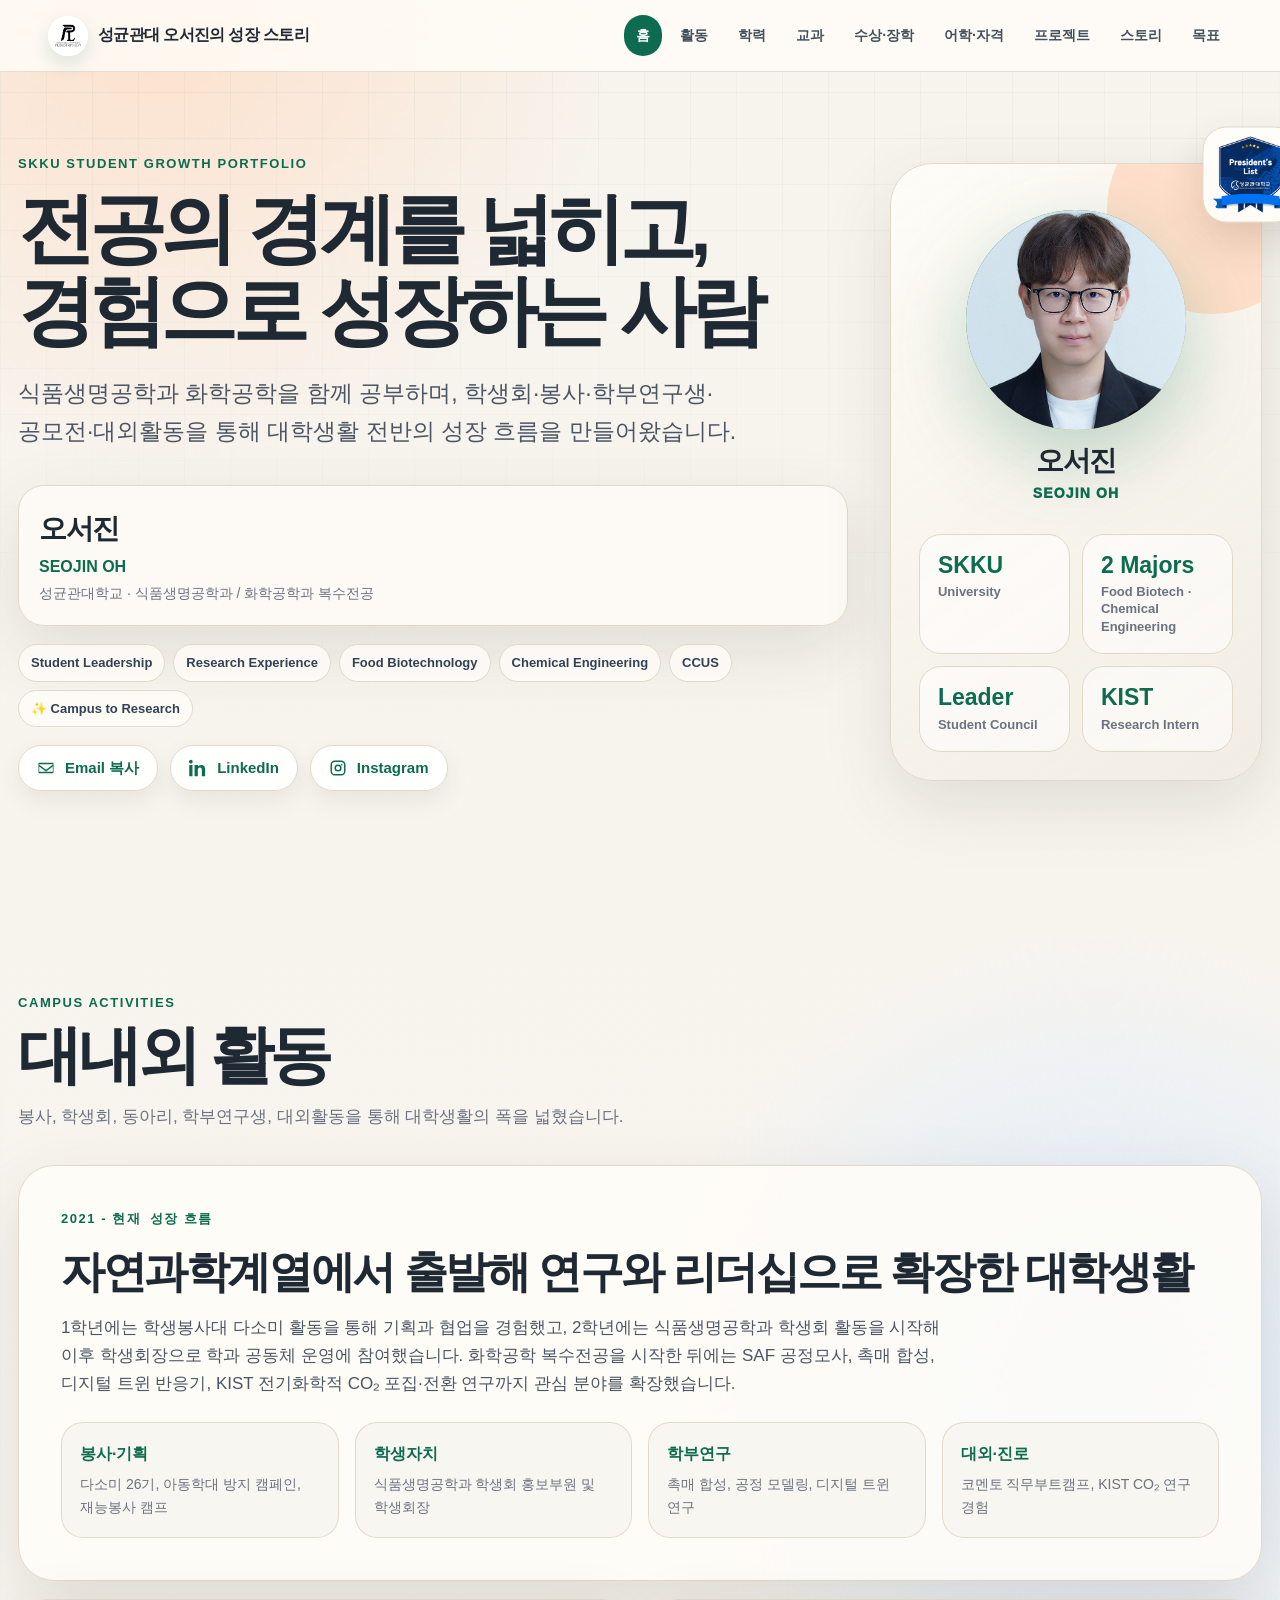
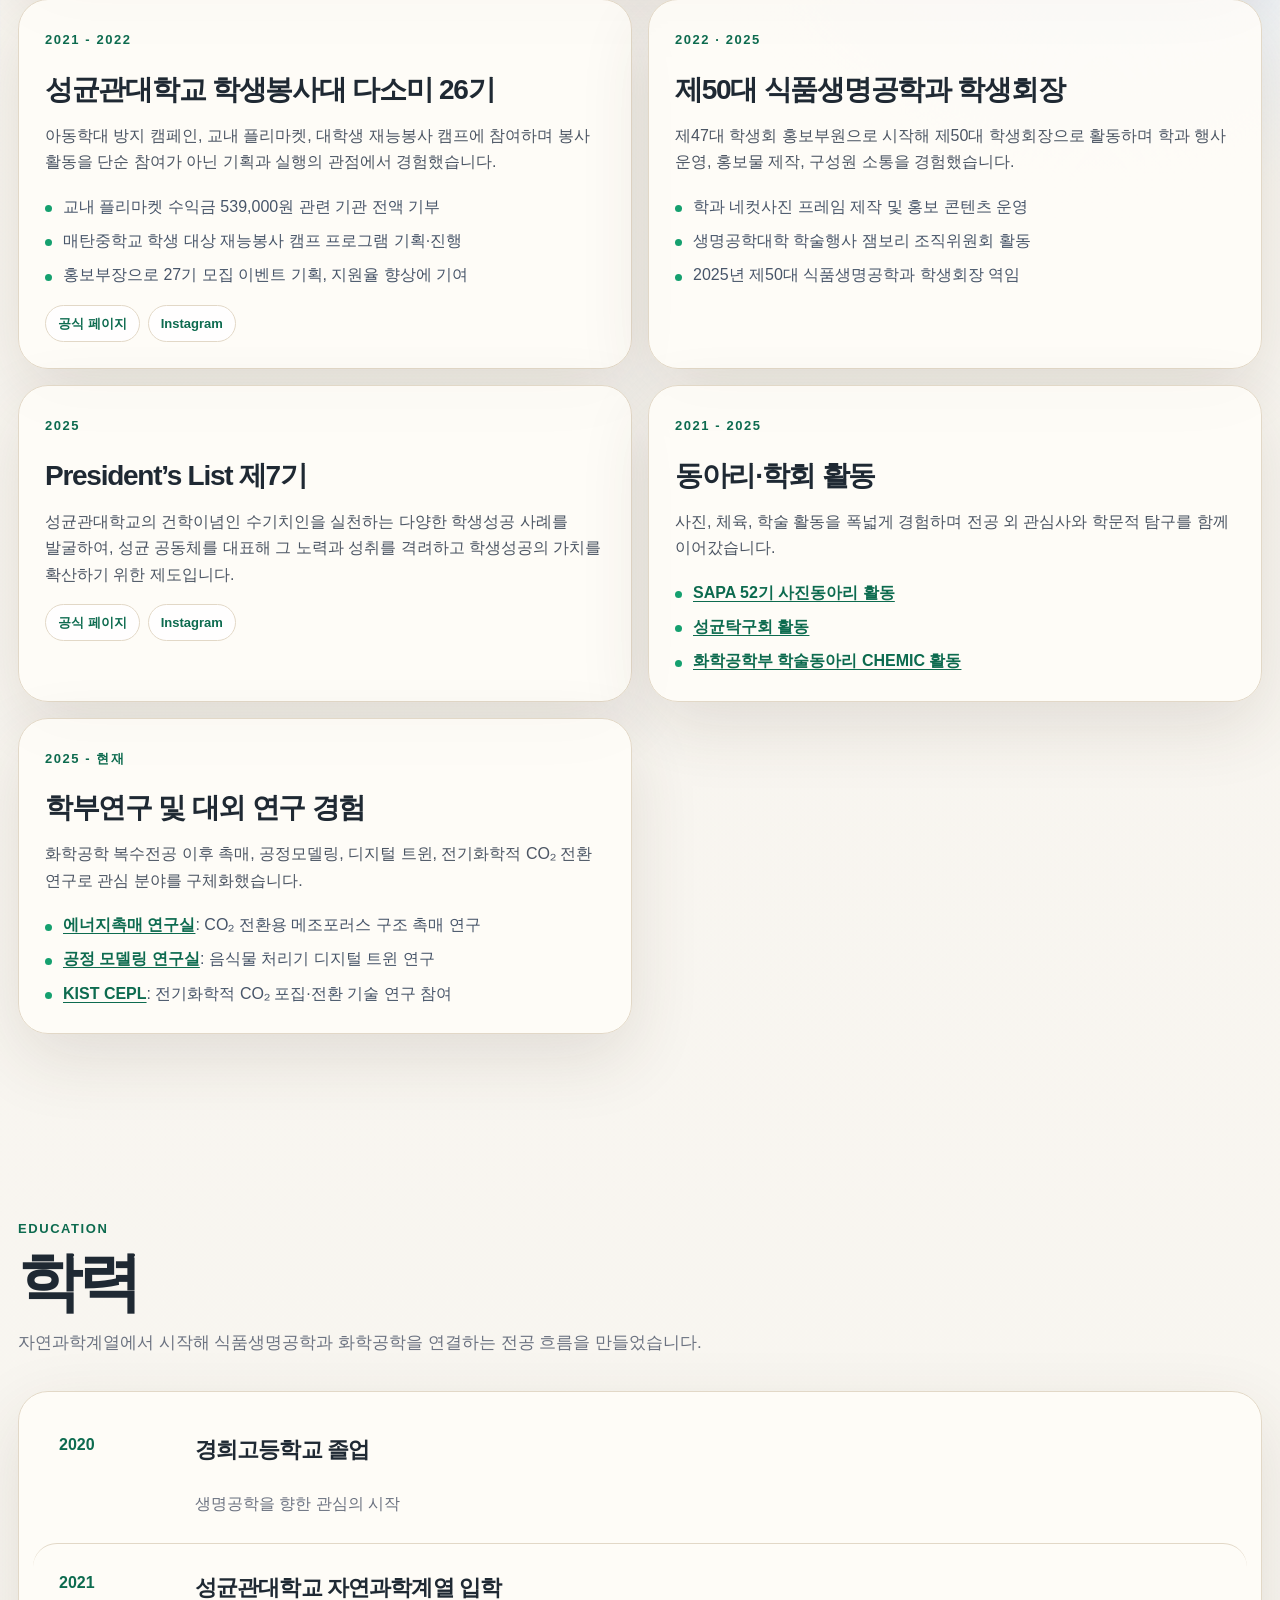
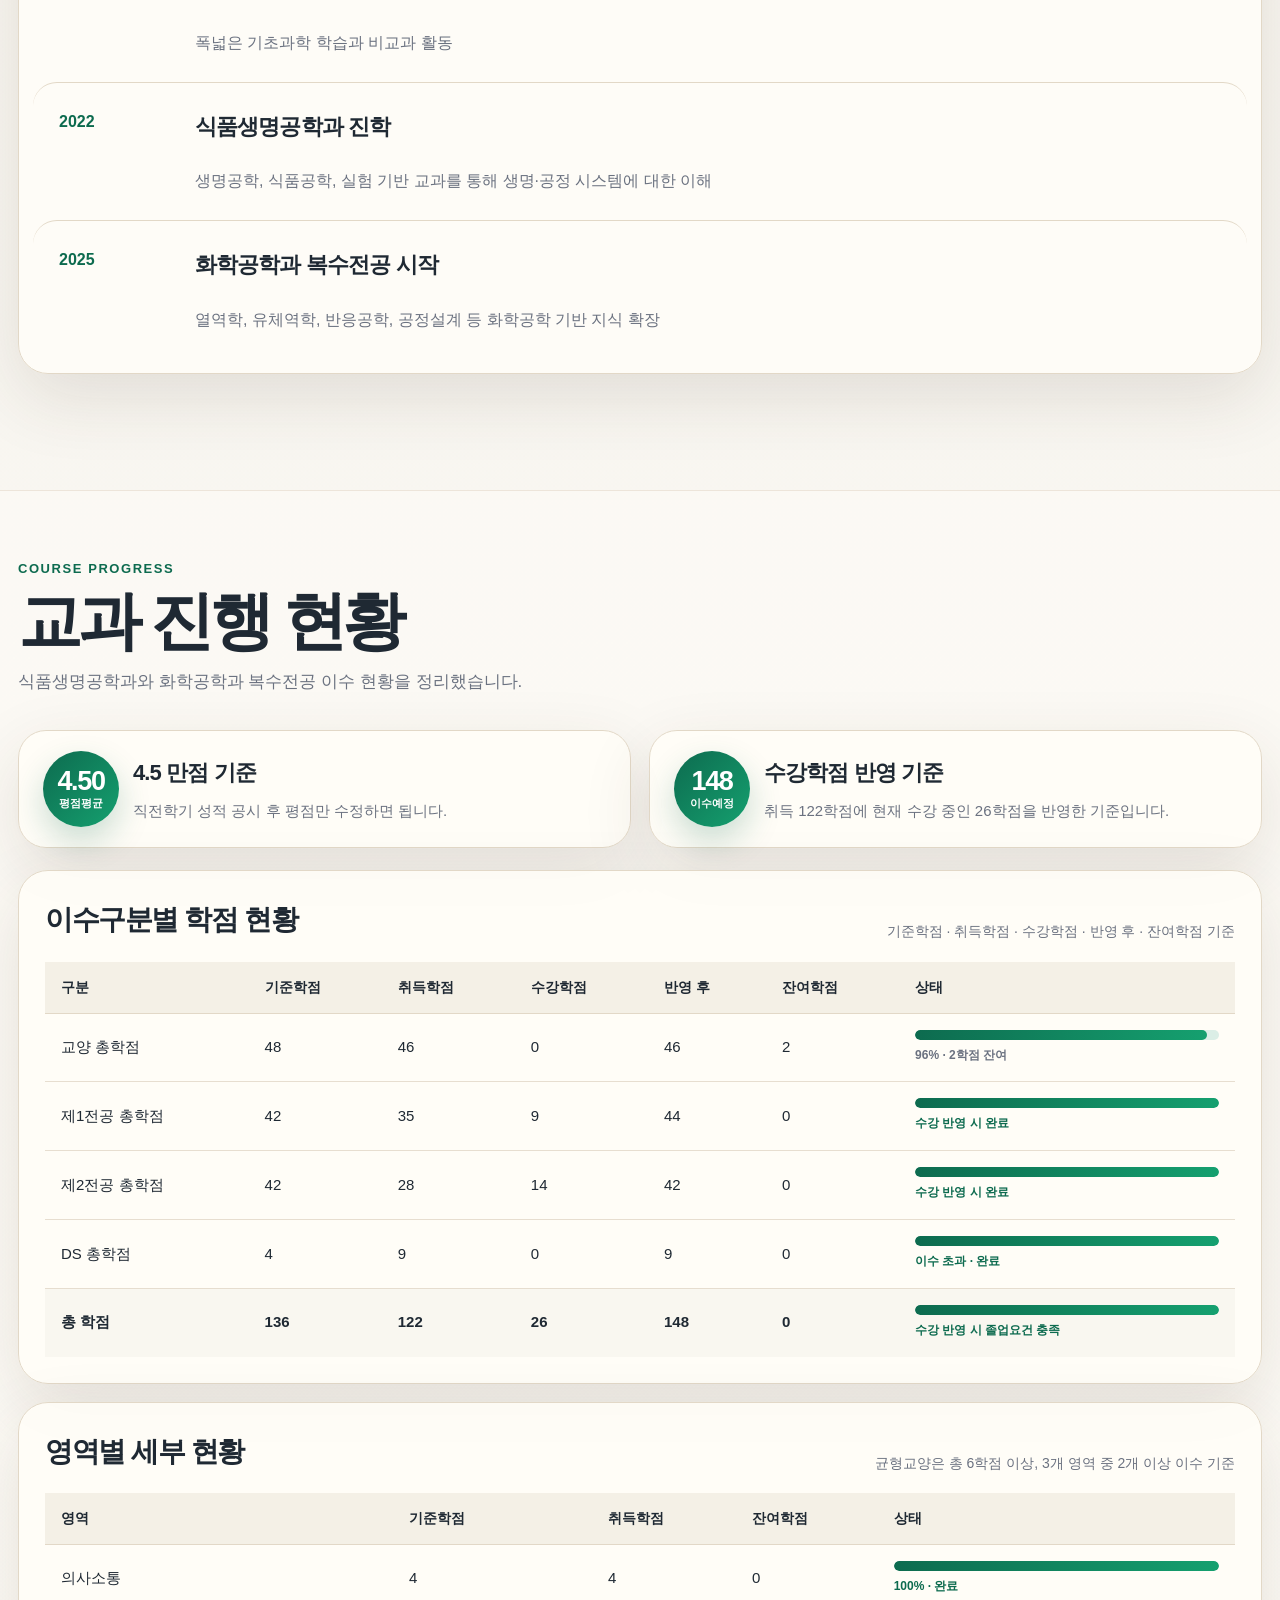
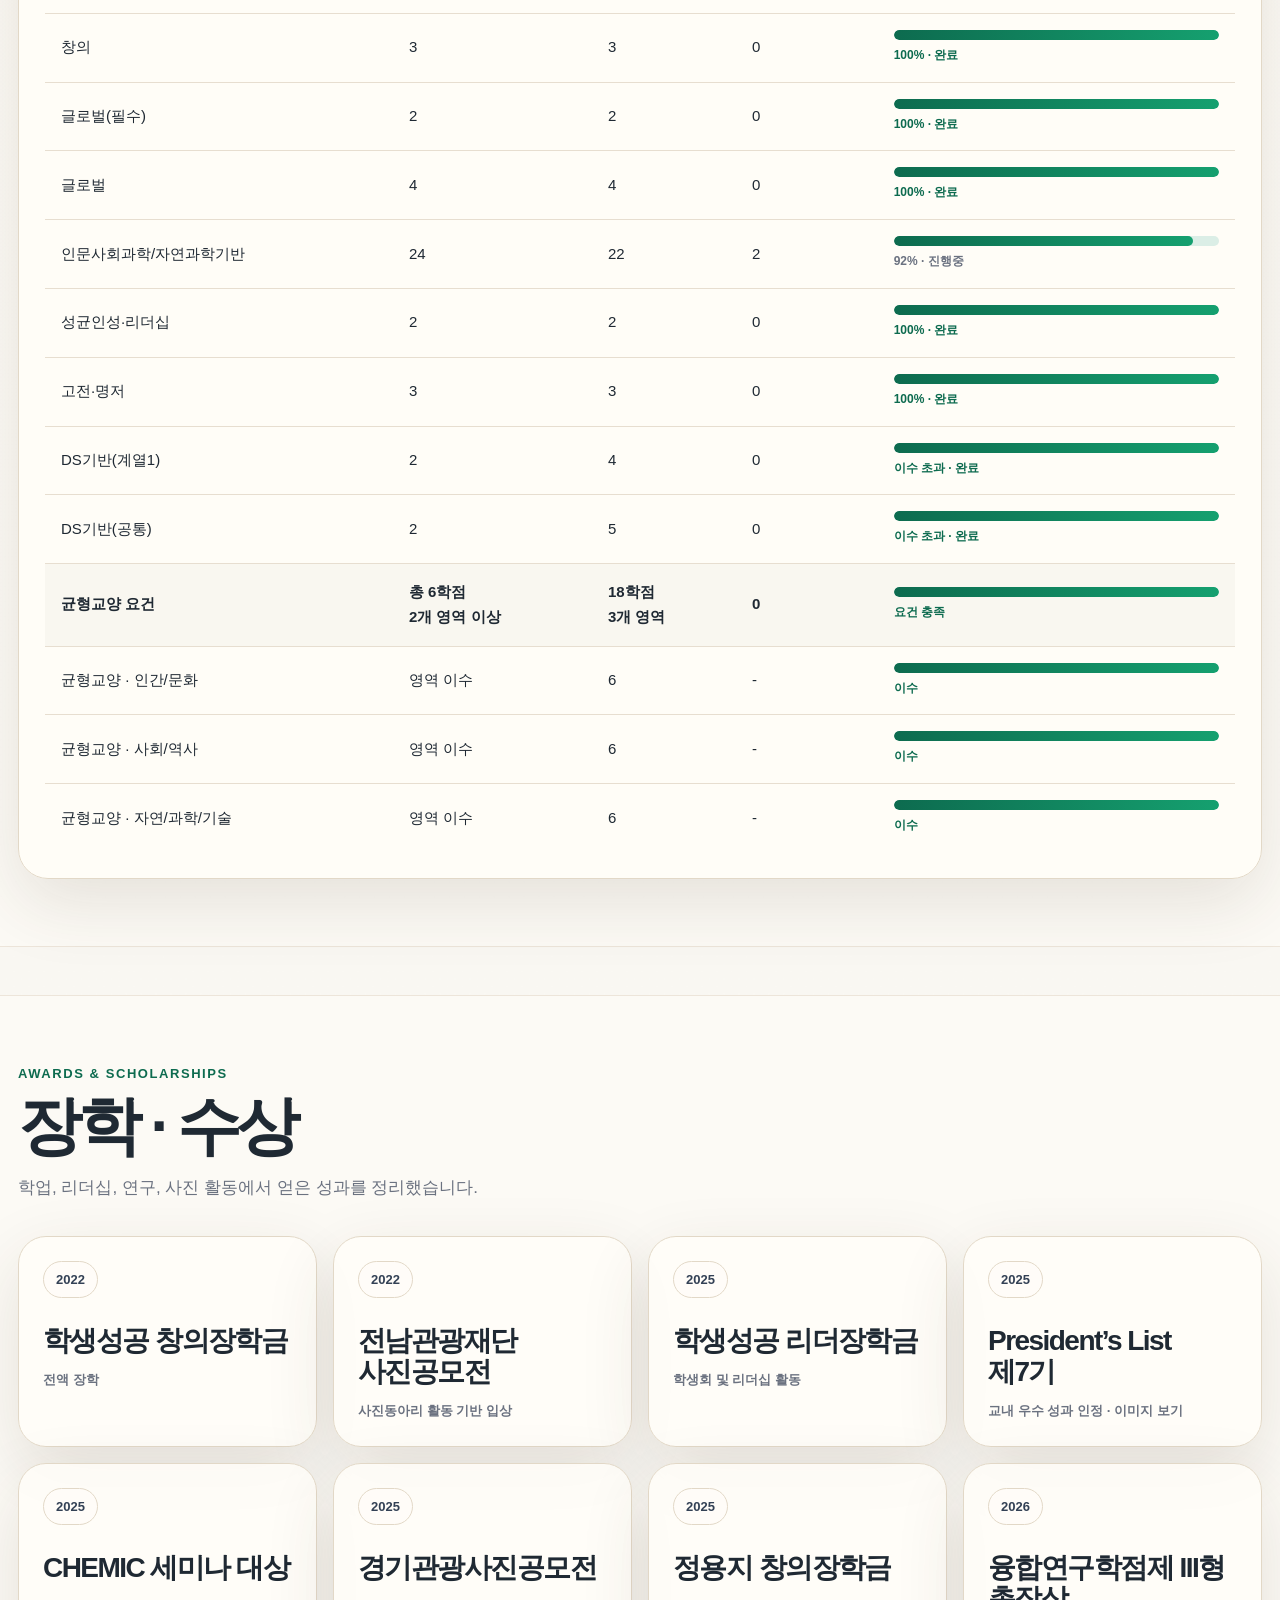
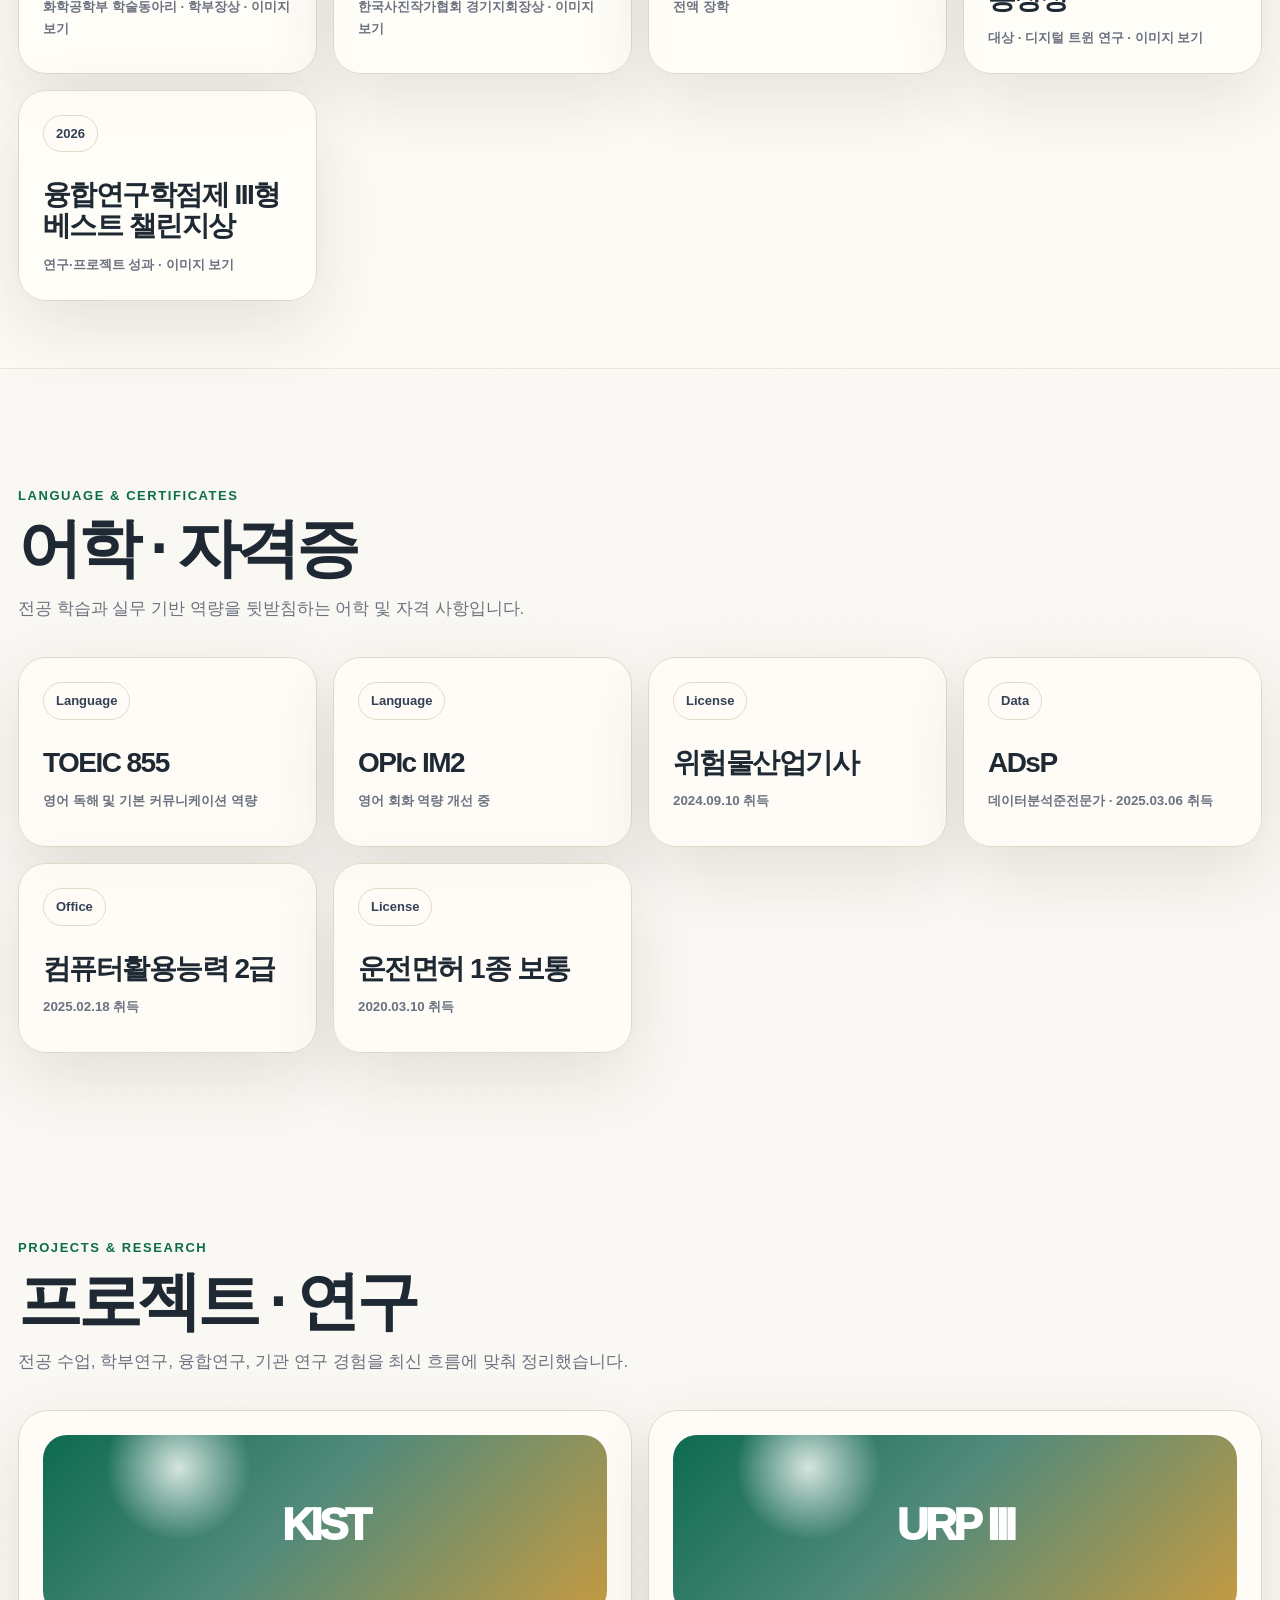
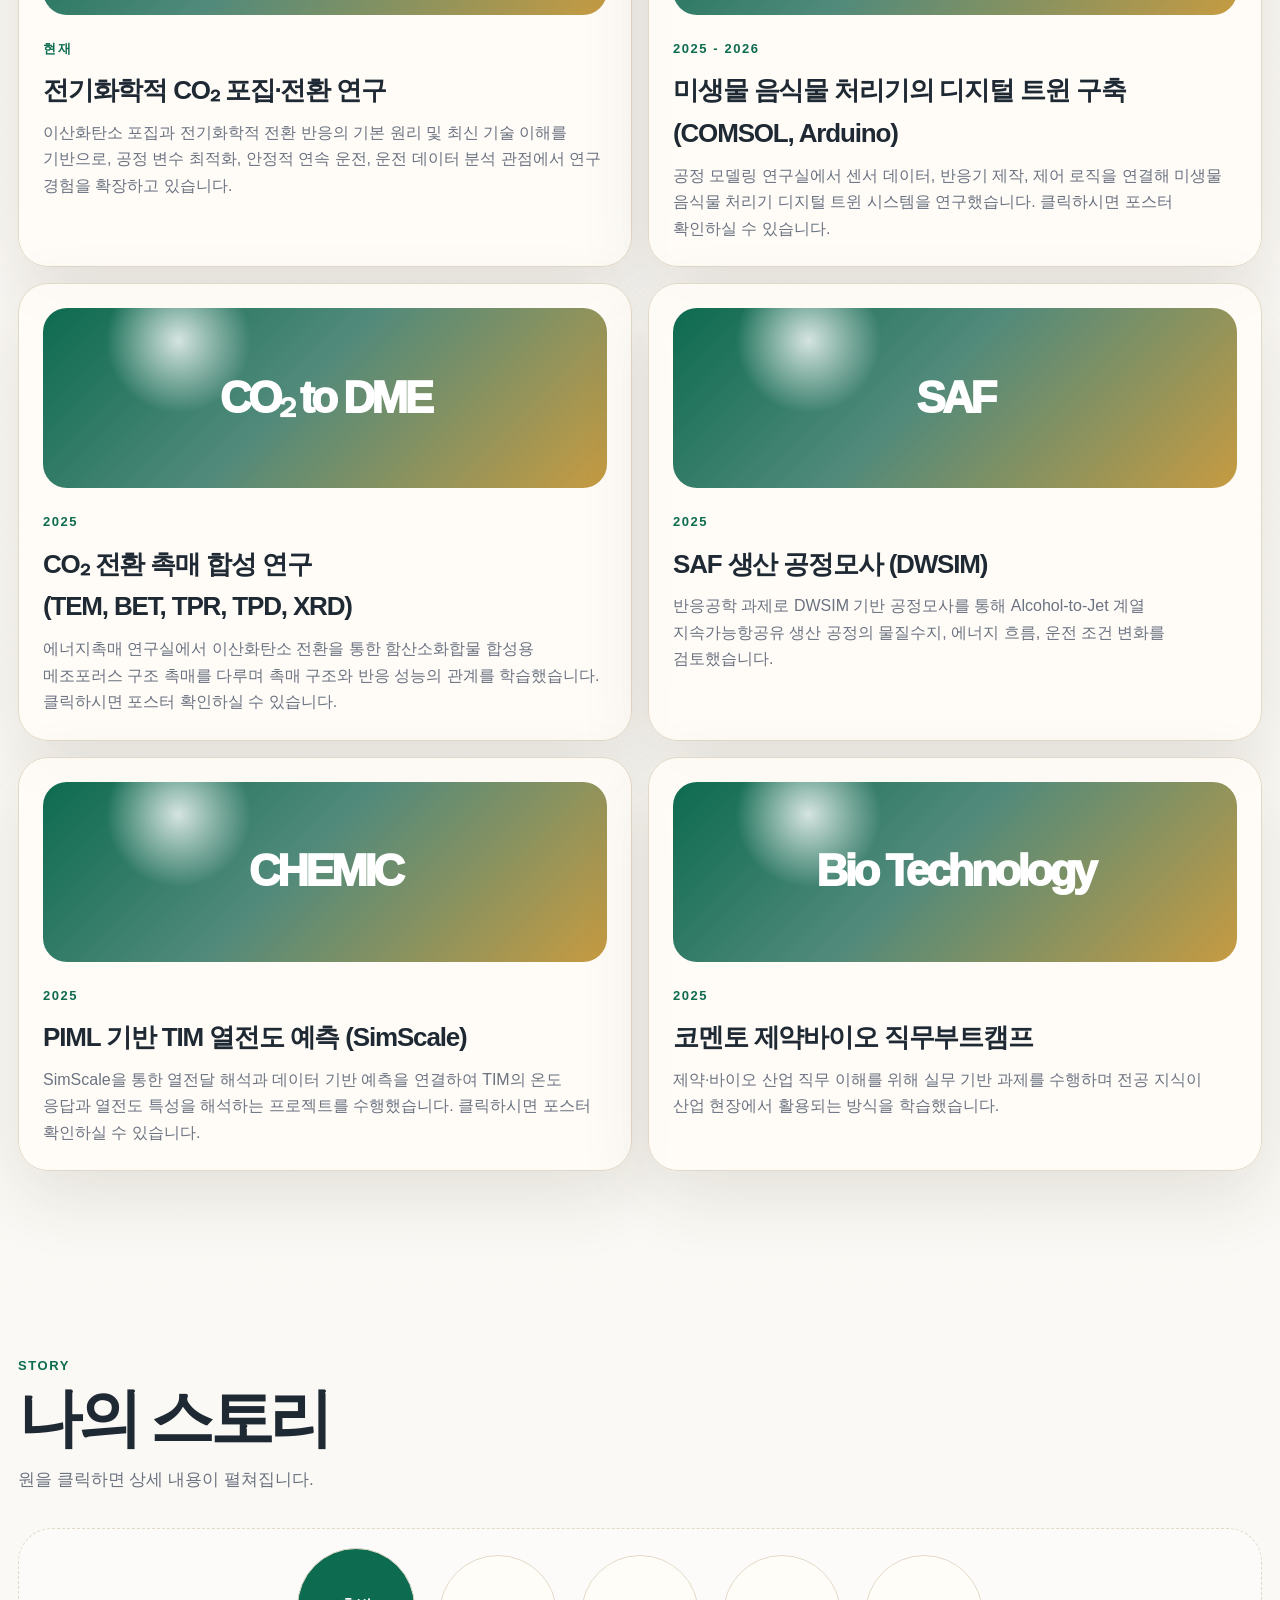
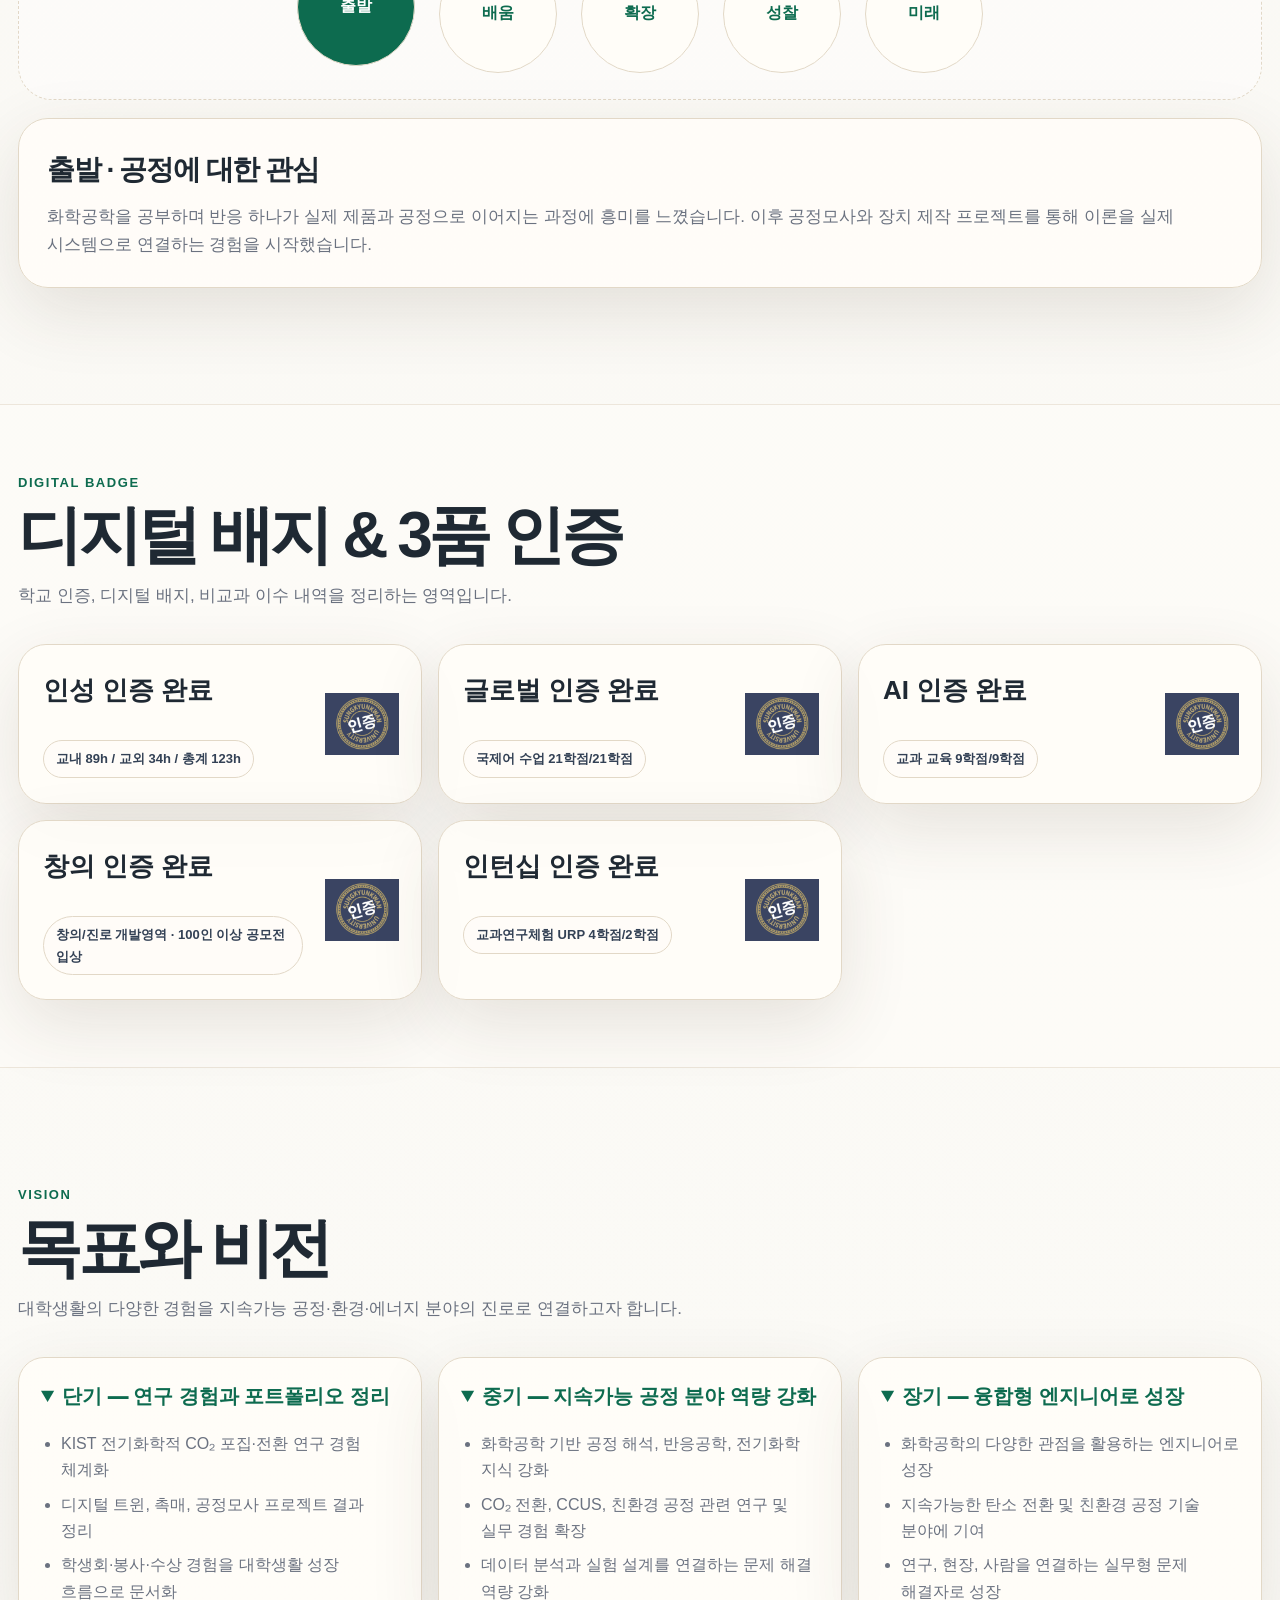
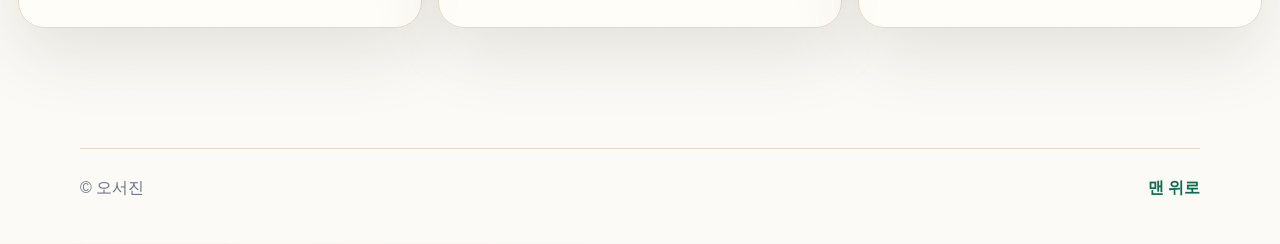
==== index.html @ e26e0c30 "Update index.html" ====
<!doctype html>
<html lang="ko">
<head>
  <meta charset="utf-8" />
  <meta name="viewport" content="width=device-width, initial-scale=1" />
  <title>성균관대학교 오서진 e포트폴리오</title>
  <meta name="description" content="오서진의 SKKU 포트폴리오" />
  <link rel="stylesheet" href="./styles.css" />
</head>
<body>
  <header class="site-header">
    <a class="brand" href="#home" aria-label="홈으로 이동">
  <span class="brand-mark">
    <img src="./logo.png" alt="성균관대학교 로고" />
  </span>
  <span>성균관대 오서진의 성장 스토리</span>
</a>

    <button class="menu-button" type="button" aria-label="메뉴 열기" aria-expanded="false">☰</button>

    <nav class="site-nav" aria-label="주요 메뉴">
  <a href="#home">홈</a>
  <a href="#activities">활동</a>
  <a href="#education">학력</a>
  <a href="#courses">교과</a>
  <a href="#awards">수상·장학</a>
  <a href="#certificates">어학·자격</a>
  <a href="#projects">프로젝트</a>
  <a href="#story">스토리</a>
  <a href="#goals">목표</a>
</nav>
  </header>

  <main>
   <section id="home" class="hero section">
  <div class="hero-copy reveal">
    <p class="eyebrow">SKKU Student Growth Portfolio</p>

    <h1>전공의 경계를 넓히고,<br />경험으로 성장하는 사람</h1>

    <p class="hero-text">
      식품생명공학과 화학공학을 함께 공부하며,
      학생회·봉사·학부연구생·공모전·대외활동을 통해
      대학생활 전반의 성장 흐름을 만들어왔습니다.
    </p>

    <div class="person">
      <strong>오서진</strong>
      <span>SEOJIN OH</span>
      <small>성균관대학교 · 식품생명공학과 / 화학공학과 복수전공</small>
    </div>

    <div class="tag-row">
      <span>Student Leadership</span>
      <span>Research Experience</span>
      <span>Food Biotechnology</span>
      <span>Chemical Engineering</span>
      <span>CCUS</span>
      <span>✨ Campus to Research</span>
    </div>

    <div class="contact-line">
      <button class="contact-pill" type="button" id="copy-email" data-email="seojinseojun@naver.com" aria-label="이메일 주소 복사">
        <svg viewBox="0 0 24 24" aria-hidden="true">
          <path d="M3 5h18a1 1 0 0 1 1 1v12a1 1 0 0 1-1 1H3a1 1 0 0 1-1-1V6a1 1 0 0 1 1-1zm0 2v.511l9 6.75 9-6.75V7H3zm18 2.989-8.403 6.302a1 1 0 0 1-1.194 0L3 9.989V17h18V9.989z"/>
        </svg>
        <span>Email 복사</span>
      </button>

      <a class="contact-pill" href="https://www.linkedin.com/in/oh-seojin" target="_blank" rel="noreferrer" aria-label="LinkedIn 열기">
        <svg viewBox="0 0 24 24" aria-hidden="true">
          <path d="M4.98 3.5C4.98 4.88 3.86 6 2.5 6S.02 4.88.02 3.5 1.14 1 2.5 1s2.48 1.12 2.48 2.5zM.35 8.02h4.3V23H.35V8.02zM8.02 8.02h4.12v2.05h.06c.57-1.08 1.98-2.22 4.08-2.22 4.36 0 5.17 2.87 5.17 6.6V23h-4.3v-7.58c0-1.8-.03-4.13-2.52-4.13-2.52 0-2.9 1.97-2.9 4V23h-4.3V8.02z"/>
        </svg>
        <span>LinkedIn</span>
      </a>

      <a class="contact-pill" href="https://www.instagram.com/_hlzrv_/" target="_blank" rel="noreferrer" aria-label="Instagram 열기">
  <svg viewBox="0 0 24 24" aria-hidden="true">
    <path d="M7.75 2h8.5A5.76 5.76 0 0 1 22 7.75v8.5A5.76 5.76 0 0 1 16.25 22h-8.5A5.76 5.76 0 0 1 2 16.25v-8.5A5.76 5.76 0 0 1 7.75 2zm0 2A3.75 3.75 0 0 0 4 7.75v8.5A3.75 3.75 0 0 0 7.75 20h8.5A3.75 3.75 0 0 0 20 16.25v-8.5A3.75 3.75 0 0 0 16.25 4h-8.5z"/>
    <path d="M12 7.25A4.75 4.75 0 1 1 12 16.75A4.75 4.75 0 0 1 12 7.25zm0 2A2.75 2.75 0 1 0 12 14.75A2.75 2.75 0 0 0 12 9.25z"/>
    <path d="M17.1 6.65a1.1 1.1 0 1 1 0 2.2a1.1 1.1 0 0 1 0-2.2z"/>
  </svg>
  <span>Instagram</span>
</a>
    </div>
  </div>

  <div class="profile-shell reveal">
  <aside class="profile-card" aria-label="프로필 카드">
    <div class="profile-orb">
  <img src="./profile.jpg" alt="오서진 프로필 사진" />
</div>

<div class="profile-caption">
  <strong>오서진</strong>
  <span>SEOJIN OH</span>
</div>

<div class="stat-grid">
      <article>
        <strong>SKKU</strong>
        <span>University</span>
      </article>

      <article>
        <strong>2 Majors</strong>
        <span>Food Biotech ·<br />Chemical Engineering</span>
      </article>

      <article>
        <strong>Leader</strong>
        <span>Student Council</span>
      </article>

      <article>
        <strong>KIST</strong>
        <span>Research Intern</span>
      </article>
    </div>
  </aside>

  <a
    class="open-badge"
    href="https://www.openbadge-global.com/api/v1.0/openBadge/v2/Wallet/Public/GetAssertionShare/MXVmRW83OEhRY2haSlRIZ3ZoMkkrQT09"
    target="_blank"
    rel="noreferrer"
    aria-label="Lecos 오픈배지 보기"
  >
    <img src="./badge.png" alt="Lecos 오픈배지" />
  </a>
</div>
</section>


<section id="activities" class="section">
  <div class="section-heading reveal">
    <p>Campus Activities</p>
    <h2>대내외 활동</h2>
    <span>봉사, 학생회, 동아리, 학부연구생, 대외활동을 통해 대학생활의 폭을 넓혔습니다.</span>
  </div>

  <div class="featured-card reveal">
    <div class="card-meta">
      <span>2021 - 현재</span>
      <span>성장 흐름</span>
    </div>
    <h3>자연과학계열에서 출발해 연구와 리더십으로 확장한 대학생활</h3>
    <p>
      1학년에는 학생봉사대 다소미 활동을 통해 기획과 협업을 경험했고,
      2학년에는 식품생명공학과 학생회 활동을 시작해 이후 학생회장으로 학과 공동체 운영에 참여했습니다.
      화학공학 복수전공을 시작한 뒤에는 SAF 공정모사, 촉매 합성, 디지털 트윈 반응기,
      KIST 전기화학적 CO₂ 포집·전환 연구까지 관심 분야를 확장했습니다.
    </p>

    <div class="mini-grid">
      <div>
        <b>봉사·기획</b>
        <span>다소미 26기, 아동학대 방지 캠페인, 재능봉사 캠프</span>
      </div>
      <div>
        <b>학생자치</b>
        <span>식품생명공학과 학생회 홍보부원 및 학생회장</span>
      </div>
      <div>
        <b>학부연구</b>
        <span>촉매 합성, 공정 모델링, 디지털 트윈 연구</span>
      </div>
      <div>
        <b>대외·진로</b>
        <span>코멘토 직무부트캠프, KIST CO₂ 연구 경험</span>
      </div>
    </div>
  </div>

  <div class="project-list">
    <article class="project reveal">
  <time>2021 - 2022</time>
  <h3>성균관대학교 학생봉사대 다소미 26기</h3>
  <p>
    아동학대 방지 캠페인, 교내 플리마켓, 대학생 재능봉사 캠프에 참여하며
    봉사 활동을 단순 참여가 아닌 기획과 실행의 관점에서 경험했습니다.
  </p>
  <ul>
    <li>교내 플리마켓 수익금 539,000원 관련 기관 전액 기부</li>
    <li>매탄중학교 학생 대상 재능봉사 캠프 프로그램 기획·진행</li>
    <li>홍보부장으로 27기 모집 이벤트 기획, 지원율 향상에 기여</li>
  </ul>

  <div class="quick-links">
    <a href="https://www.skku.edu/skku/campus/activities/ds.do" target="_blank" rel="noreferrer">
      공식 페이지
    </a>
    <a href="https://www.instagram.com/skku_dasomi/" target="_blank" rel="noreferrer">
      Instagram
    </a>
  </div>
</article>

    <a class="project reveal card-link" href="https://skb.skku.edu/foodlife/index.do" target="_blank" rel="noreferrer">
      <time>2022 · 2025</time>
      <h3>제50대 식품생명공학과 학생회장</h3>
      <p>
        제47대 학생회 홍보부원으로 시작해 제50대 학생회장으로 활동하며
        학과 행사 운영, 홍보물 제작, 구성원 소통을 경험했습니다.
      </p>
      <ul>
        <li>학과 네컷사진 프레임 제작 및 홍보 콘텐츠 운영</li>
        <li>생명공학대학 학술행사 잼보리 조직위원회 활동</li>
        <li>2025년 제50대 식품생명공학과 학생회장 역임</li>
      </ul>
    </a>

    <article class="project reveal">
  <time>2025</time>
  <h3>President’s List 제7기</h3>
  <p>
    성균관대학교의 건학이념인 수기치인을 실천하는 다양한 학생성공 사례를 발굴하여,
    성균 공동체를 대표해 그 노력과 성취를 격려하고 학생성공의 가치를 확산하기 위한 제도입니다.
  </p>

  <div class="quick-links">
    <a href="https://presidentlist.skku.edu/presidentlist/2025_list.do?mode=list&&articleLimit=10&article.offset=20" target="_blank" rel="noreferrer">
      공식 페이지
    </a>
    <a href="https://www.instagram.com/skku_pl/" target="_blank" rel="noreferrer">
      Instagram
    </a>
  </div>
</article>
    
    <article class="project reveal">
      <time>2021 - 2025</time>
      <h3>동아리·학회 활동</h3>
      <p>
        사진, 체육, 학술 활동을 폭넓게 경험하며 전공 외 관심사와 학문적 탐구를 함께 이어갔습니다.
      </p>
      <ul>
        <li><a class="inline-link" href="./club-sapa.html">SAPA 52기 사진동아리 활동</a></li>
        <li><a class="inline-link" href="./club-tabletennis.html">성균탁구회 활동</a></li>
        <li><a class="inline-link" href="./club-chemic.html">화학공학부 학술동아리 CHEMIC 활동</a></li>
      </ul>
    </article>

    <article class="project reveal">
      <time>2025 - 현재</time>
      <h3>학부연구 및 대외 연구 경험</h3>
      <p>
        화학공학 복수전공 이후 촉매, 공정모델링, 디지털 트윈, 전기화학적 CO₂ 전환 연구로
        관심 분야를 구체화했습니다.
      </p>
      <ul>
        <li><a class="inline-link" href="https://ceel.skku.edu/" target="_blank" rel="noreferrer">에너지촉매 연구실</a>: CO₂ 전환용 메조포러스 구조 촉매 연구</li>
        <li><a class="inline-link" href="https://sites.google.com/view/skku-pdse" target="_blank" rel="noreferrer">공정 모델링 연구실</a>: 음식물 처리기 디지털 트윈 연구</li>
        <li><a class="inline-link" href="https://www.kist-cepl.com/" target="_blank" rel="noreferrer">KIST CEPL</a>: 전기화학적 CO₂ 포집·전환 기술 연구 참여</li>
      </ul>
    </article>
  </div>
</section>


<section id="education" class="section">
  <div class="section-heading reveal">
    <p>Education</p>
    <h2>학력</h2>
    <span>자연과학계열에서 시작해 식품생명공학과 화학공학을 연결하는 전공 흐름을 만들었습니다.</span>
  </div>

  <ol class="timeline reveal">
    <li>
      <time>2020</time>
      <strong>경희고등학교 졸업</strong>
      <p>생명공학을 향한 관심의 시작</p>
    </li>
    <li>
      <time>2021</time>
      <strong>성균관대학교 자연과학계열 입학</strong>
      <p>폭넓은 기초과학 학습과 비교과 활동</p>
    </li>
    <li>
      <time>2022</time>
      <strong>식품생명공학과 진학</strong>
      <p>생명공학, 식품공학, 실험 기반 교과를 통해 생명·공정 시스템에 대한 이해</p>
    </li>
    <li>
      <time>2025</time>
      <strong>화학공학과 복수전공 시작</strong>
      <p>열역학, 유체역학, 반응공학, 공정설계 등 화학공학 기반 지식 확장</p>
    </li>
  </ol>
</section>

    <section id="courses" class="section soft">
  <div class="section-heading reveal">
    <p>Course Progress</p>
    <h2>교과 진행 현황</h2>
    <span>식품생명공학과와 화학공학과 복수전공 이수 현황을 정리했습니다.</span>
  </div>

  <div class="grade-summary reveal">
    <article class="grade-summary-card">
      <div class="grade-badge">
        <strong>4.50</strong>
        <span>평점평균</span>
      </div>
      <div class="grade-summary-copy">
        <h3>4.5 만점 기준</h3>
        <p>직전학기 성적 공시 후 평점만 수정하면 됩니다.</p>
      </div>
    </article>

    <article class="grade-summary-card">
      <div class="grade-badge">
        <strong>148</strong>
        <span>이수예정</span>
      </div>
      <div class="grade-summary-copy">
        <h3>수강학점 반영 기준</h3>
        <p>취득 122학점에 현재 수강 중인 26학점을 반영한 기준입니다.</p>
      </div>
    </article>
  </div>

  <div class="grade-table-card reveal">
    <div class="grade-table-head">
      <h3>이수구분별 학점 현황</h3>
      <span>기준학점 · 취득학점 · 수강학점 · 반영 후 · 잔여학점 기준</span>
    </div>

    <div class="grade-table-scroll">
      <table class="grade-table">
        <thead>
          <tr>
            <th>구분</th>
            <th>기준학점</th>
            <th>취득학점</th>
            <th>수강학점</th>
            <th>반영 후</th>
            <th>잔여학점</th>
            <th>상태</th>
          </tr>
        </thead>
        <tbody>
          <tr>
            <td>교양 총학점</td>
            <td>48</td>
            <td>46</td>
            <td>0</td>
            <td>46</td>
            <td>2</td>
            <td>
              <div class="grade-progress">
                <div class="grade-progress-track">
                  <span class="grade-progress-fill" style="width:96%;"></span>
                </div>
                <small>96% · 2학점 잔여</small>
              </div>
            </td>
          </tr>

          <tr>
            <td>제1전공 총학점</td>
            <td>42</td>
            <td>35</td>
            <td>9</td>
            <td>44</td>
            <td>0</td>
            <td>
              <div class="grade-progress">
                <div class="grade-progress-track">
                  <span class="grade-progress-fill" style="width:100%;"></span>
                </div>
                <small class="grade-complete">수강 반영 시 완료</small>
              </div>
            </td>
          </tr>

          <tr>
            <td>제2전공 총학점</td>
            <td>42</td>
            <td>28</td>
            <td>14</td>
            <td>42</td>
            <td>0</td>
            <td>
              <div class="grade-progress">
                <div class="grade-progress-track">
                  <span class="grade-progress-fill" style="width:100%;"></span>
                </div>
                <small class="grade-complete">수강 반영 시 완료</small>
              </div>
            </td>
          </tr>

          <tr>
            <td>DS 총학점</td>
            <td>4</td>
            <td>9</td>
            <td>0</td>
            <td>9</td>
            <td>0</td>
            <td>
              <div class="grade-progress">
                <div class="grade-progress-track">
                  <span class="grade-progress-fill" style="width:100%;"></span>
                </div>
                <small class="grade-complete">이수 초과 · 완료</small>
              </div>
            </td>
          </tr>

          <tr class="grade-total-row">
            <td>총 학점</td>
            <td>136</td>
            <td>122</td>
            <td>26</td>
            <td>148</td>
            <td>0</td>
            <td>
              <div class="grade-progress">
                <div class="grade-progress-track">
                  <span class="grade-progress-fill" style="width:100%;"></span>
                </div>
                <small class="grade-complete">수강 반영 시 졸업요건 충족</small>
              </div>
            </td>
          </tr>
        </tbody>
      </table>
    </div>
  </div>

  <div class="grade-table-card reveal grade-subtable-card">
    <div class="grade-table-head">
      <h3>영역별 세부 현황</h3>
      <span>균형교양은 총 6학점 이상, 3개 영역 중 2개 이상 이수 기준</span>
    </div>

    <div class="grade-table-scroll">
      <table class="grade-table">
        <thead>
          <tr>
            <th>영역</th>
            <th>기준학점</th>
            <th>취득학점</th>
            <th>잔여학점</th>
            <th>상태</th>
          </tr>
        </thead>
        <tbody>
          <tr>
            <td>의사소통</td>
            <td>4</td>
            <td>4</td>
            <td>0</td>
            <td>
              <div class="grade-progress">
                <div class="grade-progress-track">
                  <span class="grade-progress-fill" style="width:100%;"></span>
                </div>
                <small class="grade-complete">100% · 완료</small>
              </div>
            </td>
          </tr>

          <tr>
            <td>창의</td>
            <td>3</td>
            <td>3</td>
            <td>0</td>
            <td>
              <div class="grade-progress">
                <div class="grade-progress-track">
                  <span class="grade-progress-fill" style="width:100%;"></span>
                </div>
                <small class="grade-complete">100% · 완료</small>
              </div>
            </td>
          </tr>

          <tr>
            <td>글로벌(필수)</td>
            <td>2</td>
            <td>2</td>
            <td>0</td>
            <td>
              <div class="grade-progress">
                <div class="grade-progress-track">
                  <span class="grade-progress-fill" style="width:100%;"></span>
                </div>
                <small class="grade-complete">100% · 완료</small>
              </div>
            </td>
          </tr>

          <tr>
            <td>글로벌</td>
            <td>4</td>
            <td>4</td>
            <td>0</td>
            <td>
              <div class="grade-progress">
                <div class="grade-progress-track">
                  <span class="grade-progress-fill" style="width:100%;"></span>
                </div>
                <small class="grade-complete">100% · 완료</small>
              </div>
            </td>
          </tr>

          <tr>
            <td>인문사회과학/자연과학기반</td>
            <td>24</td>
            <td>22</td>
            <td>2</td>
            <td>
              <div class="grade-progress">
                <div class="grade-progress-track">
                  <span class="grade-progress-fill" style="width:92%;"></span>
                </div>
                <small>92% · 진행중</small>
              </div>
            </td>
          </tr>

          <tr>
            <td>성균인성·리더십</td>
            <td>2</td>
            <td>2</td>
            <td>0</td>
            <td>
              <div class="grade-progress">
                <div class="grade-progress-track">
                  <span class="grade-progress-fill" style="width:100%;"></span>
                </div>
                <small class="grade-complete">100% · 완료</small>
              </div>
            </td>
          </tr>

          <tr>
            <td>고전·명저</td>
            <td>3</td>
            <td>3</td>
            <td>0</td>
            <td>
              <div class="grade-progress">
                <div class="grade-progress-track">
                  <span class="grade-progress-fill" style="width:100%;"></span>
                </div>
                <small class="grade-complete">100% · 완료</small>
              </div>
            </td>
          </tr>

          <tr>
            <td>DS기반(계열1)</td>
            <td>2</td>
            <td>4</td>
            <td>0</td>
            <td>
              <div class="grade-progress">
                <div class="grade-progress-track">
                  <span class="grade-progress-fill" style="width:100%;"></span>
                </div>
                <small class="grade-complete">이수 초과 · 완료</small>
              </div>
            </td>
          </tr>

          <tr>
            <td>DS기반(공통)</td>
            <td>2</td>
            <td>5</td>
            <td>0</td>
            <td>
              <div class="grade-progress">
                <div class="grade-progress-track">
                  <span class="grade-progress-fill" style="width:100%;"></span>
                </div>
                <small class="grade-complete">이수 초과 · 완료</small>
              </div>
            </td>
          </tr>

          <tr class="grade-total-row">
  <td>균형교양 요건</td>
  <td>총 6학점<br />2개 영역 이상</td>
  <td>18학점<br />3개 영역</td>
  <td>0</td>
  <td>
    <div class="grade-progress">
      <div class="grade-progress-track">
        <span class="grade-progress-fill" style="width:100%;"></span>
      </div>
      <small class="grade-complete">요건 충족</small>
    </div>
  </td>
</tr>

<tr>
  <td>균형교양 · 인간/문화</td>
  <td>영역 이수</td>
  <td>6</td>
  <td>-</td>
  <td>
    <div class="grade-progress">
      <div class="grade-progress-track">
        <span class="grade-progress-fill" style="width:100%;"></span>
      </div>
      <small class="grade-complete">이수</small>
    </div>
  </td>
</tr>

<tr>
  <td>균형교양 · 사회/역사</td>
  <td>영역 이수</td>
  <td>6</td>
  <td>-</td>
  <td>
    <div class="grade-progress">
      <div class="grade-progress-track">
        <span class="grade-progress-fill" style="width:100%;"></span>
      </div>
      <small class="grade-complete">이수</small>
    </div>
  </td>
</tr>

<tr>
  <td>균형교양 · 자연/과학/기술</td>
  <td>영역 이수</td>
  <td>6</td>
  <td>-</td>
  <td>
    <div class="grade-progress">
      <div class="grade-progress-track">
        <span class="grade-progress-fill" style="width:100%;"></span>
      </div>
      <small class="grade-complete">이수</small>
    </div>
  </td>
</tr>
        </tbody>
      </table>
    </div>
  </div>
</section>
    
<section id="awards" class="section soft">
  <div class="section-heading reveal">
    <p>Awards & Scholarships</p>
    <h2>장학 · 수상</h2>
    <span>학업, 리더십, 연구, 사진 활동에서 얻은 성과를 정리했습니다.</span>
  </div>

  <div class="badge-grid">
    <article class="badge-card reveal">
      <span>2022</span>
      <strong>학생성공 창의장학금</strong>
      <small>전액 장학</small>
    </article>

    <article class="badge-card reveal">
      <span>2022</span>
      <strong>전남관광재단 사진공모전</strong>
      <small>사진동아리 활동 기반 입상</small>
    </article>

    <article class="badge-card reveal">
      <span>2025</span>
      <strong>학생성공 리더장학금</strong>
      <small>학생회 및 리더십 활동</small>
    </article>

    <a class="badge-card reveal card-link has-preview" href="./pl.jpg" target="_blank" rel="noreferrer" style="--preview: url('./pl.jpg')">
      <span>2025</span>
      <strong>President’s List 제7기</strong>
      <small>교내 우수 성과 인정 · 이미지 보기</small>
    </a>

    <a class="badge-card reveal card-link has-preview" href="./chemic.jpg" target="_blank" rel="noreferrer" style="--preview: url('./chemic.jpg')">
      <span>2025</span>
      <strong>CHEMIC 세미나 대상</strong>
      <small>화학공학부 학술동아리 · 학부장상 · 이미지 보기</small>
    </a>

    <a class="badge-card reveal card-link has-preview" href="./camera.jpg" target="_blank" rel="noreferrer" style="--preview: url('./camera.jpg')">
      <span>2025</span>
      <strong>경기관광사진공모전</strong>
      <small>한국사진작가협회 경기지회장상 · 이미지 보기</small>
    </a>

    <article class="badge-card reveal">
      <span>2025</span>
      <strong>정용지 창의장학금</strong>
      <small>전액 장학</small>
    </article>

    <a class="badge-card reveal card-link has-preview" href="./urp.jpg" target="_blank" rel="noreferrer" style="--preview: url('./urp.jpg')">
      <span>2026</span>
      <strong>융합연구학점제 III형 총장상</strong>
      <small>대상 · 디지털 트윈 연구 · 이미지 보기</small>
    </a>

    <a class="badge-card reveal card-link has-preview" href="./urp.jpg" target="_blank" rel="noreferrer" style="--preview: url('./urp.jpg')">
      <span>2026</span>
      <strong>융합연구학점제 III형 베스트 챌린지상</strong>
      <small>연구·프로젝트 성과 · 이미지 보기</small>
    </a>
  </div>
</section>

<section id="certificates" class="section">
  <div class="section-heading reveal">
    <p>Language & Certificates</p>
    <h2>어학 · 자격증</h2>
    <span>전공 학습과 실무 기반 역량을 뒷받침하는 어학 및 자격 사항입니다.</span>
  </div>

  <div class="badge-grid">
    <article class="badge-card reveal">
      <span>Language</span>
      <strong>TOEIC 855</strong>
      <small>영어 독해 및 기본 커뮤니케이션 역량</small>
    </article>

    <article class="badge-card reveal">
      <span>Language</span>
      <strong>OPIc IM2</strong>
      <small>영어 회화 역량 개선 중</small>
    </article>

    <article class="badge-card reveal">
      <span>License</span>
      <strong>위험물산업기사</strong>
      <small>2024.09.10 취득</small>
    </article>

    <article class="badge-card reveal">
      <span>Data</span>
      <strong>ADsP</strong>
      <small>데이터분석준전문가 · 2025.03.06 취득</small>
    </article>

    <article class="badge-card reveal">
      <span>Office</span>
      <strong>컴퓨터활용능력 2급</strong>
      <small>2025.02.18 취득</small>
    </article>

    <article class="badge-card reveal">
      <span>License</span>
      <strong>운전면허 1종 보통</strong>
      <small>2020.03.10 취득</small>
    </article>
  </div>
</section>


<section id="projects" class="section">
  <div class="section-heading reveal">
    <p>Projects & Research</p>
    <h2>프로젝트 · 연구</h2>
    <span>전공 수업, 학부연구, 융합연구, 기관 연구 경험을 최신 흐름에 맞춰 정리했습니다.</span>
  </div>

  <div class="program-grid">
    <a class="program reveal card-link" href="https://www.kist-cepl.com/" target="_blank" rel="noreferrer">
      <div class="program-visual">KIST</div>
      <time>현재</time>
      <h3>전기화학적 CO₂ 포집·전환 연구</h3>
      <p>
        이산화탄소 포집과 전기화학적 전환 반응의 기본 원리 및 최신 기술 이해를 기반으로,
        공정 변수 최적화, 안정적 연속 운전, 운전 데이터 분석 관점에서 연구 경험을 확장하고 있습니다.
      </p>
    </a>

    <a class="program reveal card-link has-preview" href="./digital-twin-poster.png" target="_blank" rel="noreferrer" style="--preview: url('./digital-twin-poster.png')">
      <div class="program-visual">URP III</div>
      <time>2025 - 2026</time>
      <h3>미생물 음식물 처리기의 디지털 트윈 구축<br />(COMSOL, Arduino)</h3>
      <p>
        공정 모델링 연구실에서 센서 데이터, 반응기 제작, 제어 로직을 연결해
        미생물 음식물 처리기 디지털 트윈 시스템을 연구했습니다. 클릭하시면 포스터 확인하실 수 있습니다.
      </p>
    </a>

    <a class="program reveal card-link has-preview" href="./co2-dme-poster.jpg" target="_blank" rel="noreferrer" style="--preview: url('./co2-dme-poster.jpg')">
      <div class="program-visual">CO₂ to DME</div>
      <time>2025</time>
      <h3>CO₂ 전환 촉매 합성 연구<br />(TEM, BET, TPR, TPD, XRD)</h3>
      <p>
        에너지촉매 연구실에서 이산화탄소 전환을 통한 함산소화합물 합성용
        메조포러스 구조 촉매를 다루며 촉매 구조와 반응 성능의 관계를 학습했습니다. 클릭하시면 포스터 확인하실 수 있습니다.
      </p>
    </a>

    <article class="program reveal">
      <div class="program-visual">SAF</div>
      <time>2025</time>
      <h3>SAF 생산 공정모사 (DWSIM)</h3>
      <p>
        반응공학 과제로 DWSIM 기반 공정모사를 통해 Alcohol-to-Jet 계열 지속가능항공유 생산 공정의
        물질수지, 에너지 흐름, 운전 조건 변화를 검토했습니다.
      </p>
    </article>

    <a class="program reveal card-link has-preview" href="./chemic-poster.jpg" target="_blank" rel="noreferrer" style="--preview: url('./chemic-poster.jpg')">
      <div class="program-visual">CHEMIC</div>
      <time>2025</time>
      <h3>PIML 기반 TIM 열전도 예측 (SimScale)</h3>
      <p>
        SimScale을 통한 열전달 해석과 데이터 기반 예측을 연결하여 TIM의 온도 응답과 열전도 특성을
        해석하는 프로젝트를 수행했습니다. 클릭하시면 포스터 확인하실 수 있습니다.
      </p>
    </a>

    <article class="program reveal">
      <div class="program-visual">Bio Technology</div>
      <time>2025</time>
      <h3>코멘토 제약바이오 직무부트캠프</h3>
      <p>
        제약·바이오 산업 직무 이해를 위해 실무 기반 과제를 수행하며
        전공 지식이 산업 현장에서 활용되는 방식을 학습했습니다.
      </p>
    </article>
  </div>
</section>

<section id="story" class="section">
      <div class="section-heading reveal">
        <p>Story</p>
        <h2>나의 스토리</h2>
        <span>원을 클릭하면 상세 내용이 펼쳐집니다.</span>
      </div>

      <div class="story-map reveal">
        <button class="story-node active" data-story="start">출발</button>
        <button class="story-node" data-story="learn">배움</button>
        <button class="story-node" data-story="expand">확장</button>
        <button class="story-node" data-story="reflect">성찰</button>
        <button class="story-node" data-story="future">미래</button>
      </div>

      <article class="story-card reveal" id="story-card">
        <h3>출발 · 공정에 대한 관심</h3>
        <p>
          화학공학을 공부하며 반응 하나가 실제 제품과 공정으로 이어지는 과정에 흥미를 느꼈습니다.
          이후 공정모사와 장치 제작 프로젝트를 통해 이론을 실제 시스템으로 연결하는 경험을 시작했습니다.
        </p>
      </article>
    </section>

<section id="badges" class="section soft">
  <div class="section-heading reveal">
    <p>Digital Badge</p>
    <h2>디지털 배지 & 3품 인증</h2>
    <span>학교 인증, 디지털 배지, 비교과 이수 내역을 정리하는 영역입니다.</span>
  </div>

  <div class="badge-status">
    <article class="status reveal">
      <strong>인성 인증 완료</strong>
      <span>교내 89h / 교외 34h / 총계 123h</span>
    </article>

    <article class="status reveal">
      <strong>글로벌 인증 완료</strong>
      <span>국제어 수업 21학점/21학점</span>
    </article>

    <article class="status reveal">
      <strong>AI 인증 완료</strong>
      <span>교과 교육 9학점/9학점</span>
    </article>

    <article class="status reveal">
      <strong>창의 인증 완료</strong>
      <span>창의/진로 개발영역 · 100인 이상 공모전 입상</span>
    </article>

    <article class="status reveal">
      <strong>인턴십 인증 완료</strong>
      <span>교과연구체험 URP 4학점/2학점</span>
    </article>
  </div>
</section>

<section id="goals" class="section goals">
  <div class="section-heading reveal">
    <p>Vision</p>
    <h2>목표와 비전</h2>
    <span>대학생활의 다양한 경험을 지속가능 공정·환경·에너지 분야의 진로로 연결하고자 합니다.</span>
  </div>

  <div class="goal-grid">
    <details class="goal reveal" open>
      <summary>단기 — 연구 경험과 포트폴리오 정리</summary>
      <ul>
        <li>KIST 전기화학적 CO₂ 포집·전환 연구 경험 체계화</li>
        <li>디지털 트윈, 촉매, 공정모사 프로젝트 결과 정리</li>
        <li>학생회·봉사·수상 경험을 대학생활 성장 흐름으로 문서화</li>
      </ul>
    </details>

    <details class="goal reveal" open>
      <summary>중기 — 지속가능 공정 분야 역량 강화</summary>
      <ul>
        <li>화학공학 기반 공정 해석, 반응공학, 전기화학 지식 강화</li>
        <li>CO₂ 전환, CCUS, 친환경 공정 관련 연구 및 실무 경험 확장</li>
        <li>데이터 분석과 실험 설계를 연결하는 문제 해결 역량 강화</li>
      </ul>
    </details>

    <details class="goal reveal" open>
      <summary>장기 — 융합형 엔지니어로 성장</summary>
      <ul>
        <li>화학공학의 다양한 관점을 활용하는 엔지니어로 성장</li>
        <li>지속가능한 탄소 전환 및 친환경 공정 기술 분야에 기여</li>
        <li>연구, 현장, 사람을 연결하는 실무형 문제 해결자로 성장</li>
      </ul>
    </details>
  </div>
</section>
</main>

  <footer class="footer">
    <span>© 오서진</span>
    <a href="#home">맨 위로</a>
  </footer>

  <script src="./script.js"></script>
</body>
</html>
---- styles.css ----
:root {
  --bg: #f7f4ee;
  --paper: #fffdf8;
  --paper-2: #f0eadf;
  --ink: #1f2933;
  --muted: #6b7280;
  --line: #e2d8c7;
  --green: #0d6b4f;
  --green-2: #15a06f;
  --gold: #c79b41;
  --peach: #ffd9bf;
  --blue: #dbeafe;
  --shadow: 0 24px 70px rgba(63, 48, 31, 0.12);
}

* {
  box-sizing: border-box;
}

html {
  scroll-behavior: smooth;
  scroll-padding-top: 96px;
}

body {
  margin: 0;
  color: var(--ink);
  background:
    radial-gradient(circle at 12% 0%, rgba(255, 217, 191, 0.72), transparent 30rem),
    radial-gradient(circle at 86% 12%, rgba(219, 234, 254, 0.9), transparent 28rem),
    linear-gradient(180deg, var(--bg), #fbfaf6);
  font-family: Pretendard, "Noto Sans KR", -apple-system, BlinkMacSystemFont, "Segoe UI", sans-serif;
  line-height: 1.65;
  word-break: keep-all;
}

body::before {
  content: "";
  position: fixed;
  inset: 0;
  z-index: -1;
  background-image:
    linear-gradient(rgba(13, 107, 79, 0.045) 1px, transparent 1px),
    linear-gradient(90deg, rgba(13, 107, 79, 0.045) 1px, transparent 1px);
  background-size: 46px 46px;
  mask-image: linear-gradient(to bottom, black, transparent 82%);
}

a {
  color: inherit;
  text-decoration: none;
}

button,
summary {
  font: inherit;
}

.site-header {
  position: sticky;
  top: 0;
  z-index: 50;
  display: flex;
  align-items: center;
  gap: 18px;
  min-height: 72px;
  padding: 14px clamp(18px, 4vw, 48px);
  border-bottom: 1px solid rgba(226, 216, 199, 0.8);
  background: rgba(255, 253, 248, 0.82);
  backdrop-filter: blur(18px);
}

.brand {
  display: inline-flex;
  align-items: center;
  gap: 10px;
  min-width: max-content;
  font-weight: 900;
  letter-spacing: -0.04em;
}

.brand-mark {
  display: grid;
  width: 40px;
  height: 40px;
  place-items: center;
  border-radius: 50%;
  overflow: hidden;
  background: #ffffff;
  box-shadow: 0 8px 20px rgba(13, 107, 79, 0.16);
  flex-shrink: 0;
}

.brand-mark img {
  width: 100%;
  height: 100%;
  object-fit: cover;
  object-position: center;
  display: block;
}

.site-nav {
  display: flex;
  align-items: center;
  gap: 6px;
  margin-left: auto;
  overflow-x: auto;
  scrollbar-width: none;
}

.site-nav::-webkit-scrollbar {
  display: none;
}

.site-nav a {
  flex: 0 0 auto;
  padding: 9px 12px;
  border-radius: 999px;
  color: #42505c;
  font-size: 14px;
  font-weight: 800;
  transition: 180ms ease;
}

.site-nav a:hover,
.site-nav a.active {
  color: white;
  background: var(--green);
}

.menu-button {
  display: none;
  margin-left: auto;
  border: 0;
  color: white;
  background: var(--green);
  width: 42px;
  height: 42px;
  border-radius: 14px;
  cursor: pointer;
}

.section {
  width: min(1280px, calc(100% - 36px));
  margin: 0 auto;
  padding: 92px 0;
}

.hero {
  display: grid;
  grid-template-columns: minmax(0, 1.45fr) minmax(340px, 0.65fr);
  gap: 42px;
  align-items: center;
  min-height: calc(100vh - 72px);
  padding-top: 64px;
}

.hero-copy {
  min-width: 0;
}

.eyebrow,
.section-heading p,
.card-meta span,
.project time,
.program time {
  margin: 0;
  color: var(--green);
  font-weight: 900;
  font-size: 13px;
  letter-spacing: 0.12em;
  text-transform: uppercase;
}

h1,
h2,
h3,
p {
  margin: 0;
}

h1 {
  margin-top: 14px;
  max-width: 980px;
  font-size: clamp(44px, 6vw, 78px);
  line-height: 1.06;
  letter-spacing: -0.075em;
}

.hero-text {
  max-width: 720px;
  margin-top: 24px;
  color: #4b5563;
  font-size: clamp(18px, 2.1vw, 23px);
}

.person {
  display: grid;
  gap: 2px;
  margin-top: 34px;
  padding: 20px;
  border: 1px solid var(--line);
  border-radius: 26px;
  background: rgba(255, 253, 248, 0.72);
  box-shadow: var(--shadow);
}

.person strong {
  font-size: 28px;
  letter-spacing: -0.05em;
}

.person span {
  color: var(--green);
  font-weight: 900;
}

.person small {
  color: var(--muted);
  font-size: 14px;
}

.tag-row {
  display: flex;
  flex-wrap: wrap;
  gap: 8px;
  margin-top: 18px;
}

.tag-row span,
.badge-card span,
.status span {
  display: inline-flex;
  align-items: center;
  min-height: 34px;
  padding: 7px 12px;
  border: 1px solid var(--line);
  border-radius: 999px;
  color: #334155;
  background: rgba(255, 253, 248, 0.78);
  font-size: 13px;
  font-weight: 800;
}

.contact-line {
  display: flex;
  flex-wrap: wrap;
  gap: 12px;
  margin-top: 18px;
}

.contact-pill {
  display: inline-flex;
  align-items: center;
  justify-content: center;
  gap: 10px;
  min-height: 46px;
  padding: 0 18px;
  border: 1px solid var(--line);
  border-radius: 999px;
  color: var(--green);
  background: rgba(255, 255, 255, 0.92);
  font-size: 15px;
  font-weight: 900;
  box-shadow: 0 10px 24px rgba(63, 48, 31, 0.08);
  transition: 180ms ease;
  cursor: pointer;
  font-family: inherit;
}

.contact-pill svg {
  width: 18px;
  height: 18px;
  fill: currentColor;
  flex-shrink: 0;
}

.contact-pill:hover,
.contact-pill.copied {
  color: white;
  background: var(--green);
  border-color: var(--green);
  transform: translateY(-3px);
}

.profile-card {
  position: relative;
  width: 100%;
  padding: 28px;
  border: 1px solid var(--line);
  border-radius: 42px;
  background: linear-gradient(145deg, rgba(255, 253, 248, 0.86), rgba(240, 234, 223, 0.72));
  box-shadow: var(--shadow);
  overflow: hidden;
}

.profile-card::before {
  content: "";
  position: absolute;
  right: -56px;
  top: -60px;
  width: 210px;
  height: 210px;
  border-radius: 50%;
  background: rgba(255, 217, 191, 0.8);
}

.profile-shell {
  position: relative;
  justify-self: end;
  width: 100%;
  max-width: 460px;
}

.profile-shell .profile-card {
  width: 100%;
  max-width: none;
}

.open-badge {
  position: absolute;
  top: 0;
  right: 0;
  width: 96px;
  height: 96px;
  transform: translate(38%, -38%);
  z-index: 10;
  display: grid;
  place-items: center;
  padding: 8px;
  border-radius: 24px;
  background: rgba(255, 253, 248, 0.98);
  border: 1px solid var(--line);
  box-shadow: 0 18px 40px rgba(63, 48, 31, 0.16);
  transition: transform 180ms ease, box-shadow 180ms ease;
}

.open-badge img {
  width: 100%;
  height: 100%;
  object-fit: contain;
  display: block;
  border-radius: 18px;
}

.open-badge:hover {
  transform: translate(38%, -38%) scale(1.05);
  box-shadow: 0 22px 48px rgba(63, 48, 31, 0.2);
}

.profile-orb {
  position: relative;
  z-index: 1;
  display: block;
  width: 220px;
  height: 220px;
  margin: 18px auto 34px;
  border-radius: 50%;
  overflow: hidden;
  background: linear-gradient(135deg, var(--green), var(--gold));
  box-shadow: 0 28px 80px rgba(13, 107, 79, 0.26);
}

.profile-orb img {
  width: 100%;
  height: 100%;
  display: block;
  object-fit: cover;
  object-position: center 28%;
}

.stat-grid {
  position: relative;
  display: grid;
  grid-template-columns: repeat(2, 1fr);
  gap: 12px;
}

.stat-grid article {
  padding: 18px;
  border: 1px solid var(--line);
  border-radius: 22px;
  background: rgba(255,255,255,.55);
}

.stat-grid strong {
  display: block;
  color: var(--green);
  font-size: 23px;
  line-height: 1.1;
}

.stat-grid span {
  display: block;
  margin-top: 5px;
  color: var(--muted);
  font-size: 13px;
  font-weight: 800;
  line-height: 1.35;
}

.soft {
  position: relative;
}

.soft::before {
  content: "";
  position: absolute;
  inset: 24px 50%;
  z-index: -1;
  width: 100vw;
  transform: translateX(-50%);
  background: rgba(255, 253, 248, 0.46);
  border-block: 1px solid rgba(226, 216, 199, 0.58);
}

.section-heading {
  max-width: 780px;
  margin-bottom: 34px;
}

.section-heading h2 {
  margin-top: 8px;
  font-size: clamp(38px, 5vw, 64px);
  line-height: 1.08;
  letter-spacing: -0.07em;
}

.section-heading span {
  display: block;
  margin-top: 12px;
  color: var(--muted);
  font-size: 17px;
}

.featured-card,
.project,
.badge-card,
.timeline,
.course,
.program,
.disc-panel,
.story-card,
.status,
.goal {
  border: 1px solid var(--line);
  background: rgba(255, 253, 248, 0.84);
  box-shadow: var(--shadow);
}

.featured-card {
  padding: clamp(24px, 4vw, 42px);
  border-radius: 36px;
}

.card-meta {
  display: flex;
  flex-wrap: wrap;
  gap: 8px;
  margin-bottom: 18px;
}

.featured-card h3 {
  font-size: clamp(28px, 3.4vw, 46px);
  line-height: 1.16;
  letter-spacing: -0.055em;
}

.featured-card > p {
  max-width: 900px;
  margin-top: 16px;
  color: #4b5563;
  font-size: 17px;
}

.mini-grid,
.project-list,
.badge-grid,
.course-grid,
.program-grid,
.badge-status,
.goal-grid {
  display: grid;
  gap: 16px;
}

.mini-grid {
  grid-template-columns: repeat(4, minmax(0, 1fr));
  margin-top: 24px;
}

.mini-grid div {
  padding: 18px;
  border: 1px solid rgba(226, 216, 199, 0.9);
  border-radius: 22px;
  background: rgba(247, 244, 238, 0.8);
}

.mini-grid b,
.mini-grid span {
  display: block;
}

.mini-grid b {
  color: var(--green);
}

.mini-grid span {
  margin-top: 6px;
  color: var(--muted);
  font-size: 14px;
}

.project-list {
  grid-template-columns: repeat(2, minmax(0, 1fr));
  margin-top: 18px;
}

.project {
  padding: 26px;
  border-radius: 30px;
  transition: 200ms ease;
}

.project:hover,
.program:hover,
.course:hover,
.badge-card:hover,
.goal:hover {
  transform: translateY(-5px);
}

.project h3 {
  margin-top: 14px;
  font-size: 28px;
  letter-spacing: -0.045em;
}

.project p {
  margin-top: 10px;
  color: #4b5563;
}

.project ul {
  display: grid;
  gap: 8px;
  margin: 18px 0 0;
  padding: 0;
  list-style: none;
}

.project li {
  position: relative;
  padding-left: 18px;
  color: #475569;
}

.project li::before {
  content: "";
  position: absolute;
  left: 0;
  top: 0.72em;
  width: 7px;
  height: 7px;
  border-radius: 50%;
  background: var(--green-2);
}

.badge-grid {
  grid-template-columns: repeat(4, minmax(0, 1fr));
}

.badge-card {
  min-height: 190px;
  padding: 24px;
  border-radius: 28px;
}

.badge-card strong {
  display: block;
  margin-top: 28px;
  font-size: 28px;
  line-height: 1.1;
  letter-spacing: -0.055em;
}

.badge-card small {
  display: block;
  margin-top: 12px;
  color: var(--muted);
  font-weight: 700;
}

.timeline {
  margin: 0;
  padding: 14px;
  border: 1px solid var(--line);
  border-radius: 30px;
  background: rgba(255, 253, 248, 0.84);
  box-shadow: var(--shadow);
  list-style: none;
}

.timeline li {
  display: grid;
  grid-template-columns: 110px minmax(0, 1fr);
  gap: 18px 26px;
  padding: 26px;
  border-radius: 24px;
}

.timeline li + li {
  border-top: 1px solid var(--line);
}

.timeline time {
  grid-column: 1;
  grid-row: 1 / span 2;
  color: var(--green);
  font-weight: 900;
  font-size: 16px;
}

.timeline strong {
  grid-column: 2;
  display: block;
  font-size: 22px;
  letter-spacing: -0.04em;
}

.timeline p {
  grid-column: 2;
  max-width: 680px;
  margin-top: 4px;
  color: var(--muted);
  font-size: 16px;
  line-height: 1.7;
}

.course-grid {
  grid-template-columns: repeat(3, minmax(0, 1fr));
}

.course {
  padding: 22px;
  border-radius: 26px;
}

.course div:first-child {
  display: flex;
  align-items: flex-start;
  justify-content: space-between;
  gap: 12px;
}

.course strong {
  font-size: 22px;
}

.course span {
  color: var(--green);
  font-size: 13px;
  font-weight: 900;
}

.course p {
  min-height: 54px;
  margin-top: 12px;
  color: var(--muted);
}

.bar {
  height: 10px;
  margin-top: 18px;
  border-radius: 999px;
  background: #e8dfd0;
  overflow: hidden;
}

.bar i {
  display: block;
  width: 0;
  height: 100%;
  border-radius: inherit;
  background: linear-gradient(90deg, var(--green), var(--green-2), var(--gold));
  transition: width 900ms ease;
}

.program-grid {
  grid-template-columns: repeat(2, minmax(0, 1fr));
}

.program {
  padding: 24px;
  border-radius: 30px;
}

.program-visual {
  display: grid;
  height: 180px;
  margin-bottom: 20px;
  place-items: center;
  border-radius: 24px;
  color: white;
  background:
    radial-gradient(circle at 24% 18%, rgba(255,255,255,.8), transparent 16%),
    linear-gradient(135deg, var(--green), #518a7b 45%, var(--gold));
  font-size: 44px;
  font-weight: 1000;
  letter-spacing: -0.08em;
}

.program h3 {
  margin-top: 8px;
  font-size: 26px;
  letter-spacing: -0.045em;
}

.program p {
  margin-top: 8px;
  color: var(--muted);
}

.disc-panel {
  display: grid;
  grid-template-columns: 320px 1fr;
  gap: 28px;
  align-items: center;
  padding: 28px;
  border-radius: 34px;
}

.disc-chart {
  position: relative;
  display: grid;
  grid-template-columns: repeat(4, 1fr);
  align-items: end;
  gap: 10px;
  min-height: 260px;
  padding: 18px;
  border-radius: 28px;
  background: var(--paper-2);
}

.disc-chart span {
  --h: calc(var(--value) * 5px);
  display: grid;
  align-items: end;
  justify-items: center;
  height: var(--h);
  min-height: 70px;
  padding-bottom: 12px;
  border-radius: 999px 999px 18px 18px;
  color: white;
  background: linear-gradient(180deg, var(--green-2), var(--green));
  font-weight: 1000;
}

.disc-copy h3 {
  font-size: 34px;
  line-height: 1.15;
  letter-spacing: -0.06em;
}

.disc-copy p {
  margin-top: 14px;
  color: var(--muted);
  font-size: 17px;
}

.strength-grid {
  display: grid;
  grid-template-columns: repeat(3, 1fr);
  gap: 12px;
  margin-top: 22px;
}

.strength-grid div {
  padding: 16px;
  border-radius: 20px;
  background: var(--paper-2);
}

.strength-grid b,
.strength-grid span {
  display: block;
}

.strength-grid b {
  color: var(--green);
}

.strength-grid span {
  margin-top: 5px;
  color: var(--muted);
  font-size: 14px;
}

.story-map {
  display: flex;
  flex-wrap: wrap;
  justify-content: center;
  gap: clamp(12px, 2vw, 24px);
  padding: 26px;
  border: 1px dashed var(--line);
  border-radius: 34px;
  background: rgba(255,255,255,.42);
}

.story-node {
  display: grid;
  width: clamp(72px, 10vw, 118px);
  aspect-ratio: 1;
  place-items: center;
  border: 1px solid var(--line);
  border-radius: 50%;
  color: var(--green);
  background: var(--paper);
  font-weight: 1000;
  cursor: pointer;
  transition: 180ms ease;
}

.story-node:hover,
.story-node.active {
  color: white;
  background: var(--green);
  transform: translateY(-7px);
}

.story-card {
  margin-top: 18px;
  padding: 28px;
  border-radius: 30px;
}

.story-card h3 {
  font-size: 28px;
  letter-spacing: -0.05em;
}

.story-card p {
  margin-top: 10px;
  color: var(--muted);
  font-size: 17px;
}

.badge-status {
  grid-template-columns: repeat(3, minmax(0, 1fr));
}

.status {
  min-height: 160px;
  padding: 24px;
  border-radius: 28px;
}

.status strong {
  display: block;
  margin-bottom: 28px;
  font-size: 26px;
}

.goals {
  padding-bottom: 120px;
}

.goal-grid {
  grid-template-columns: repeat(3, minmax(0, 1fr));
}

.goal {
  padding: 22px;
  border-radius: 26px;
}

.goal summary {
  color: var(--green);
  font-size: 20px;
  font-weight: 1000;
  cursor: pointer;
}

.goal ul {
  display: grid;
  gap: 8px;
  margin: 18px 0 0;
  padding-left: 20px;
  color: var(--muted);
}

.footer {
  display: flex;
  justify-content: space-between;
  gap: 12px;
  width: min(1120px, calc(100% - 36px));
  margin: 0 auto;
  padding: 26px 0 42px;
  color: var(--muted);
  border-top: 1px solid var(--line);
}

.footer a {
  color: var(--green);
  font-weight: 900;
}

.reveal {
  opacity: 0;
  transform: translateY(22px);
  transition: opacity 700ms ease, transform 700ms ease;
}

.reveal.visible {
  opacity: 1;
  transform: translateY(0);
}

@media (max-width: 760px) {
  .site-header {
    align-items: flex-start;
  }

  .menu-button {
    display: grid;
    place-items: center;
  }

  .site-nav {
    position: absolute;
    top: calc(100% + 8px);
    left: 18px;
    right: 18px;
    display: none;
    flex-direction: column;
    align-items: stretch;
    padding: 12px;
    border: 1px solid var(--line);
    border-radius: 24px;
    background: rgba(255, 253, 248, 0.96);
    box-shadow: var(--shadow);
  }

  .site-nav.open {
    display: flex;
  }

  .site-nav a {
    width: 100%;
  }

  .hero,
  .disc-panel {
    grid-template-columns: 1fr;
  }

  .profile-shell {
  justify-self: stretch;
  max-width: 100%;
}

.open-badge {
  width: 78px;
  height: 78px;
  transform: translate(18%, -18%);
}

  .mini-grid,
  .badge-grid,
  .course-grid,
  .goal-grid {
    grid-template-columns: repeat(2, minmax(0, 1fr));
  }

  .project-list,
  .program-grid,
  .badge-status {
    grid-template-columns: 1fr;
  }

  .strength-grid {
    grid-template-columns: 1fr;
  }
}

@media (max-width: 640px) {
  .brand span:last-child {
    max-width: 190px;
    overflow: hidden;
    white-space: nowrap;
    text-overflow: ellipsis;
  }

  .section {
    width: min(100% - 28px, 1120px);
    padding: 70px 0;
  }

  .hero {
    padding-top: 42px;
  }

  h1 {
    font-size: 42px;
  }

  .profile-orb {
    width: 170px;
    height: 170px;
  }

  .stat-grid,
  .mini-grid,
  .badge-grid,
  .course-grid,
  .goal-grid {
    grid-template-columns: 1fr;
  }

  .timeline li {
    grid-template-columns: 1fr;
    gap: 6px;
  }

  .disc-chart {
    min-height: 220px;
  }
}

/* ===== Clickable cards & inline links ===== */
.card-link {
  display: block;
  color: inherit;
  text-decoration: none;
}

.card-link:hover {
  color: inherit;
}

.inline-link {
  color: var(--green);
  font-weight: 900;
  text-decoration: underline;
  text-decoration-thickness: 1px;
  text-underline-offset: 3px;
}

.quick-links {
  display: flex;
  flex-wrap: wrap;
  gap: 8px;
  margin-top: 16px;
}

.quick-links a {
  display: inline-flex;
  align-items: center;
  min-height: 34px;
  padding: 7px 12px;
  border: 1px solid var(--line);
  border-radius: 999px;
  color: var(--green);
  background: rgba(255, 255, 255, 0.78);
  font-size: 13px;
  font-weight: 900;
}

.quick-links a:hover {
  color: white;
  background: var(--green);
  border-color: var(--green);
}

.status {
  position: relative;
  overflow: hidden;
  padding-right: 118px;
}

.status::after {
  content: "";
  position: absolute;
  right: 22px;
  top: 50%;
  width: 74px;
  height: 74px;
  transform: translateY(-50%);
  background: url("./image.png") center / contain no-repeat;
  opacity: 0.92;
}

.status strong,
.status span {
  position: relative;
  z-index: 1;
}

.detail-back {
  display: inline-flex;
  align-items: center;
  min-height: 38px;
  padding: 8px 14px;
  margin-bottom: 28px;
  border: 1px solid var(--line);
  border-radius: 999px;
  color: var(--green);
  background: rgba(255, 253, 248, 0.84);
  font-weight: 900;
}

.detail-back:hover {
  color: white;
  background: var(--green);
  border-color: var(--green);
}

.detail-note {
  margin-top: 18px;
  padding: 18px;
  border: 1px dashed var(--line);
  border-radius: 22px;
  color: var(--muted);
  background: rgba(255, 255, 255, 0.48);
}

@media (max-width: 760px) {
  .status {
  position: relative;
  overflow: hidden;
  padding-right: 158px;
}

.status::after {
  content: "";
  position: absolute;
  right: 26px;
  top: 50%;
  width: 108px;
  height: 108px;
  transform: translateY(-50%);
  background: url("./image.png") center / contain no-repeat;
  opacity: 0.95;
}
}

/* ===== Clickable card hover effect ===== */
.card-link {
  position: relative;
  display: block;
  color: inherit;
  text-decoration: none;
  cursor: pointer;
  overflow: hidden;
}

.card-link::after {
  content: "↗";
  position: absolute;
  right: 20px;
  top: 18px;
  z-index: 2;
  display: grid;
  width: 34px;
  height: 34px;
  place-items: center;
  border-radius: 50%;
  color: var(--green);
  background: rgba(255, 255, 255, 0.9);
  border: 1px solid var(--line);
  font-weight: 1000;
  opacity: 0;
  transform: translateY(6px);
  transition: 180ms ease;
}

.card-link:hover {
  color: white;
  background: linear-gradient(135deg, var(--green), var(--green-2));
  border-color: var(--green);
  box-shadow: 0 26px 70px rgba(13, 107, 79, 0.24);
  transform: translateY(-6px);
}

.card-link:hover::after {
  opacity: 1;
  transform: translateY(0);
}

.card-link:hover span,
.card-link:hover small,
.card-link:hover time,
.card-link:hover p,
.card-link:hover li {
  color: rgba(255, 255, 255, 0.9);
}

.card-link:hover strong,
.card-link:hover h3 {
  color: white;
}

.card-link:hover .program-visual {
  background:
    radial-gradient(circle at 24% 18%, rgba(255,255,255,.6), transparent 18%),
    linear-gradient(135deg, rgba(255,255,255,.18), rgba(255,255,255,.08));
  color: white;
}

/* ===== Profile name under photo ===== */
.profile-card .profile-orb {
  margin-bottom: 16px;
}

.profile-caption {
  position: relative;
  z-index: 1;
  margin-bottom: 28px;
  text-align: center;
}

.profile-caption strong {
  display: block;
  color: var(--ink);
  font-size: 28px;
  font-weight: 1000;
  line-height: 1.1;
  letter-spacing: -0.05em;
}

.profile-caption span {
  display: block;
  margin-top: 6px;
  color: var(--green);
  font-size: 14px;
  font-weight: 1000;
  letter-spacing: 0.08em;
}

/* ===== Image preview thumbnail on hover ===== */
.card-link.has-preview {
  overflow: visible;
}

.card-link.has-preview::before {
  content: "";
  position: absolute;
  right: 18px;
  top: -132px;
  z-index: 20;
  width: 190px;
  height: 118px;
  border: 1px solid var(--line);
  border-radius: 18px;
  background:
    linear-gradient(rgba(255,255,255,.08), rgba(255,255,255,.08)),
    var(--preview) center / cover no-repeat;
  box-shadow: 0 22px 48px rgba(63, 48, 31, 0.24);
  opacity: 0;
  pointer-events: none;
  transform: translateY(10px) scale(0.96);
  transition: 180ms ease;
}

.card-link.has-preview:hover::before {
  opacity: 1;
  transform: translateY(0) scale(1);
}

/* ===== Course progress / grades ===== */
.grade-summary {
  display: grid;
  grid-template-columns: repeat(2, minmax(0, 1fr));
  gap: 18px;
  margin-top: 10px;
}

.grade-summary-card,
.grade-table-card {
  border: 1px solid var(--line);
  background: rgba(255, 253, 248, 0.88);
  box-shadow: var(--shadow);
}

.grade-summary-card {
  display: flex;
  align-items: center;
  justify-content: flex-start;
  gap: 14px;
  padding: 22px 26px;
  border-radius: 28px;
}

.grade-badge {
  flex: 0 0 82px;
  width: 82px;
  height: 82px;
  display: grid;
  place-items: center;
  border-radius: 50%;
  color: white;
  background: linear-gradient(135deg, var(--green), var(--green-2));
  box-shadow: 0 14px 32px rgba(13, 107, 79, 0.22);
  text-align: center;
}

.grade-badge strong {
  display: block;
  font-size: 28px;
  line-height: 1;
  letter-spacing: -0.04em;
}

.grade-badge span {
  display: block;
  margin-top: 4px;
  font-size: 12px;
  font-weight: 800;
}

.grade-summary-copy h3 {
  margin: 0;
  font-size: 22px;
  letter-spacing: -0.04em;
}

.grade-summary-copy p {
  margin-top: 8px;
  color: var(--muted);
  font-size: 15px;
}

.grade-table-card {
  margin-top: 22px;
  padding: 26px;
  border-radius: 30px;
}

.grade-subtable-card {
  margin-top: 18px;
}

.grade-table-head {
  display: flex;
  align-items: end;
  justify-content: space-between;
  gap: 16px;
  margin-bottom: 18px;
}

.grade-table-head h3 {
  margin: 0;
  font-size: 28px;
  letter-spacing: -0.05em;
}

.grade-table-head span {
  color: var(--muted);
  font-size: 14px;
}

.grade-table-scroll {
  overflow-x: auto;
}

.grade-table {
  width: 100%;
  min-width: 920px;
  border-collapse: collapse;
}

.grade-table thead th {
  padding: 14px 16px;
  text-align: left;
  border-bottom: 1px solid var(--line);
  background: rgba(240, 234, 223, 0.72);
  font-size: 14px;
  font-weight: 900;
}

.grade-table tbody td {
  padding: 16px;
  border-bottom: 1px solid rgba(226, 216, 199, 0.8);
  vertical-align: middle;
  font-size: 15px;
}

.grade-table tbody tr:last-child td {
  border-bottom: 0;
}

.grade-total-row td {
  font-weight: 900;
  background: rgba(247, 244, 238, 0.72);
}

.grade-progress {
  min-width: 190px;
}

.grade-progress-track {
  height: 10px;
  border-radius: 999px;
  background: #dbeee6;
  overflow: hidden;
}

.grade-progress-fill {
  display: block;
  height: 100%;
  border-radius: inherit;
  background: linear-gradient(90deg, var(--green), var(--green-2));
}

.grade-progress small {
  display: block;
  margin-top: 6px;
  color: var(--muted);
  font-size: 12px;
  font-weight: 800;
}

.grade-progress small.grade-complete {
  color: var(--green);
}

@media (max-width: 900px) {
  .grade-summary {
    grid-template-columns: 1fr;
  }

  .grade-summary-card {
    padding: 22px;
  }

  .grade-table-card {
    padding: 20px;
  }

  .grade-table-head {
    flex-direction: column;
    align-items: flex-start;
  }
}

@media (max-width: 640px) {
  .grade-summary-card {
    flex-direction: column;
    align-items: flex-start;
  }

  .grade-badge {
    width: 82px;
    height: 82px;
  }

  .grade-badge strong {
    font-size: 26px;
  }
}

/* ===== Grade badge spacing fix ===== */
.grade-summary-card {
  gap: 14px;
  padding: 20px 24px;
}

.grade-badge {
  flex: 0 0 76px;
  width: 76px;
  height: 76px;
  display: flex;
  flex-direction: column;
  align-items: center;
  justify-content: center;
  gap: 0;
  padding: 0;
}

.grade-badge strong {
  display: block;
  margin: 0;
  font-size: 27px;
  line-height: 0.95;
  letter-spacing: -0.05em;
}

.grade-badge span {
  display: block;
  margin: 3px 0 0;
  font-size: 11px;
  line-height: 1.05;
  font-weight: 900;
}
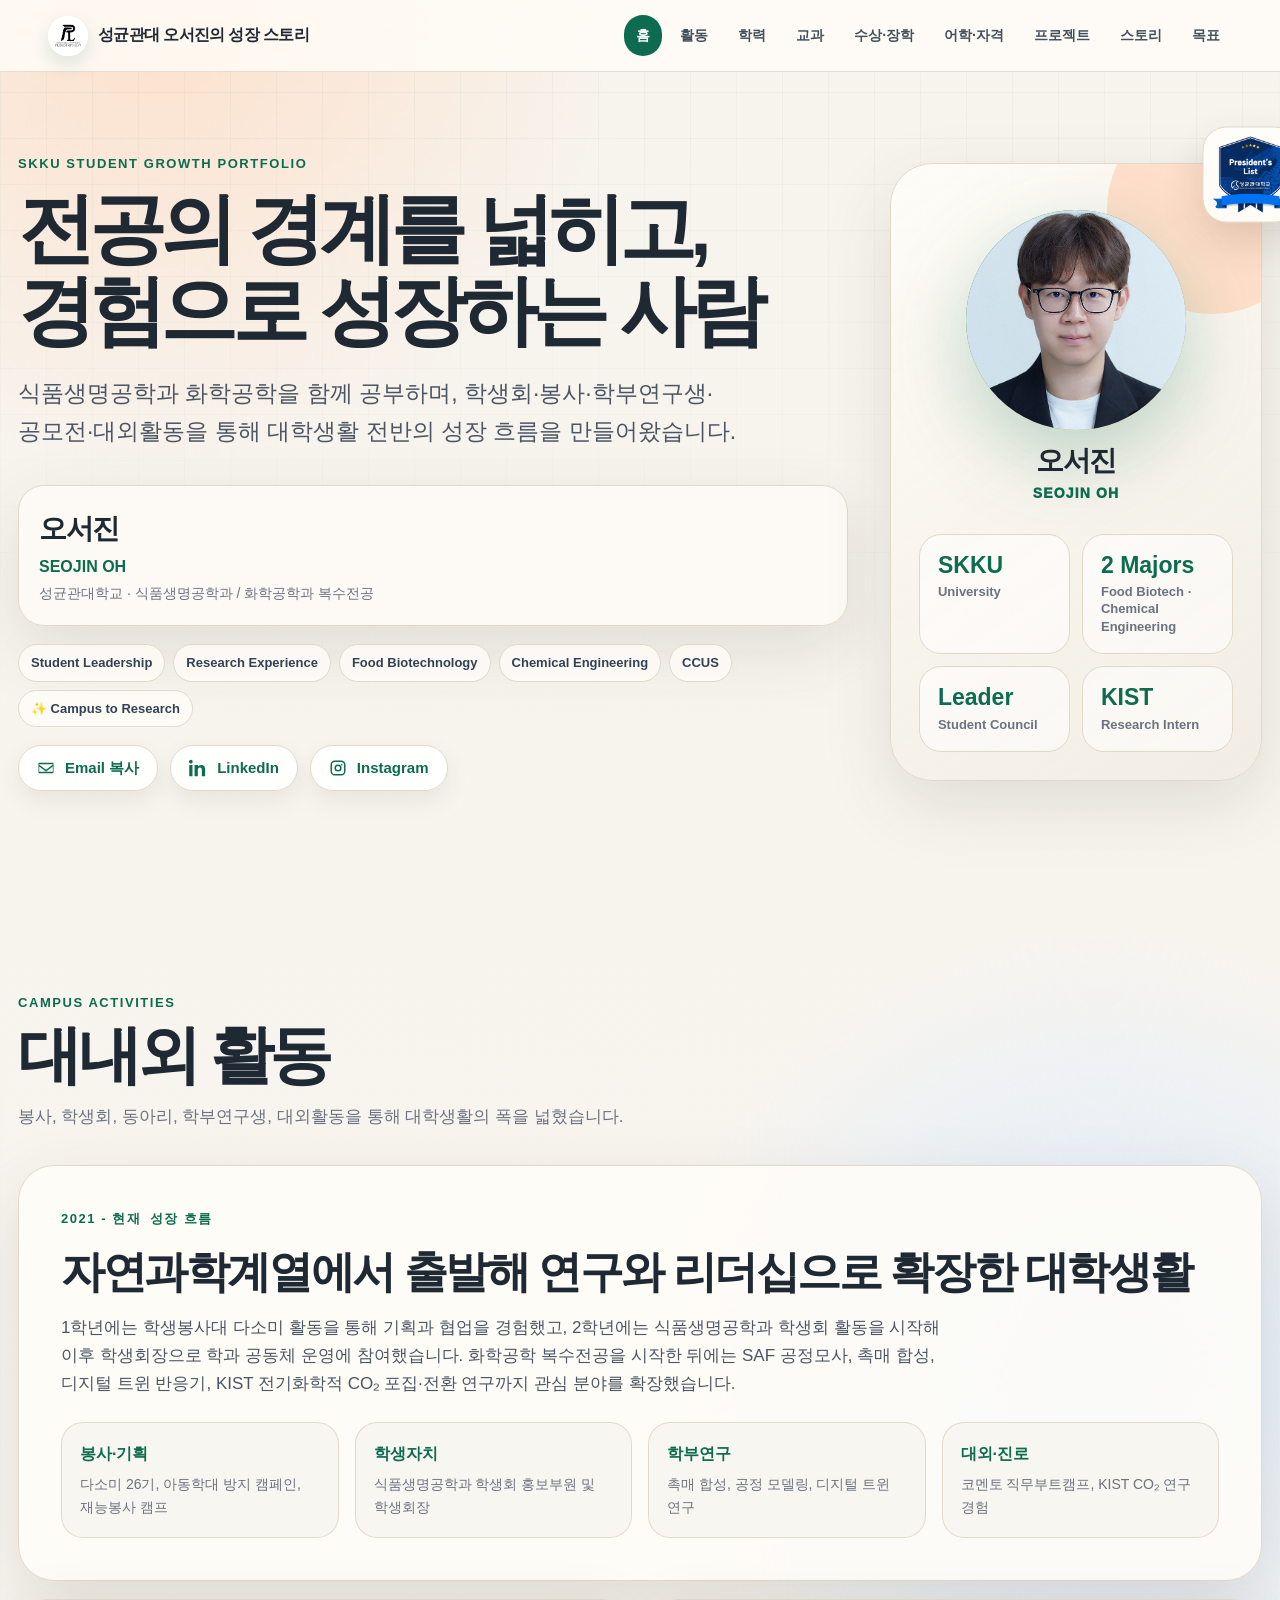
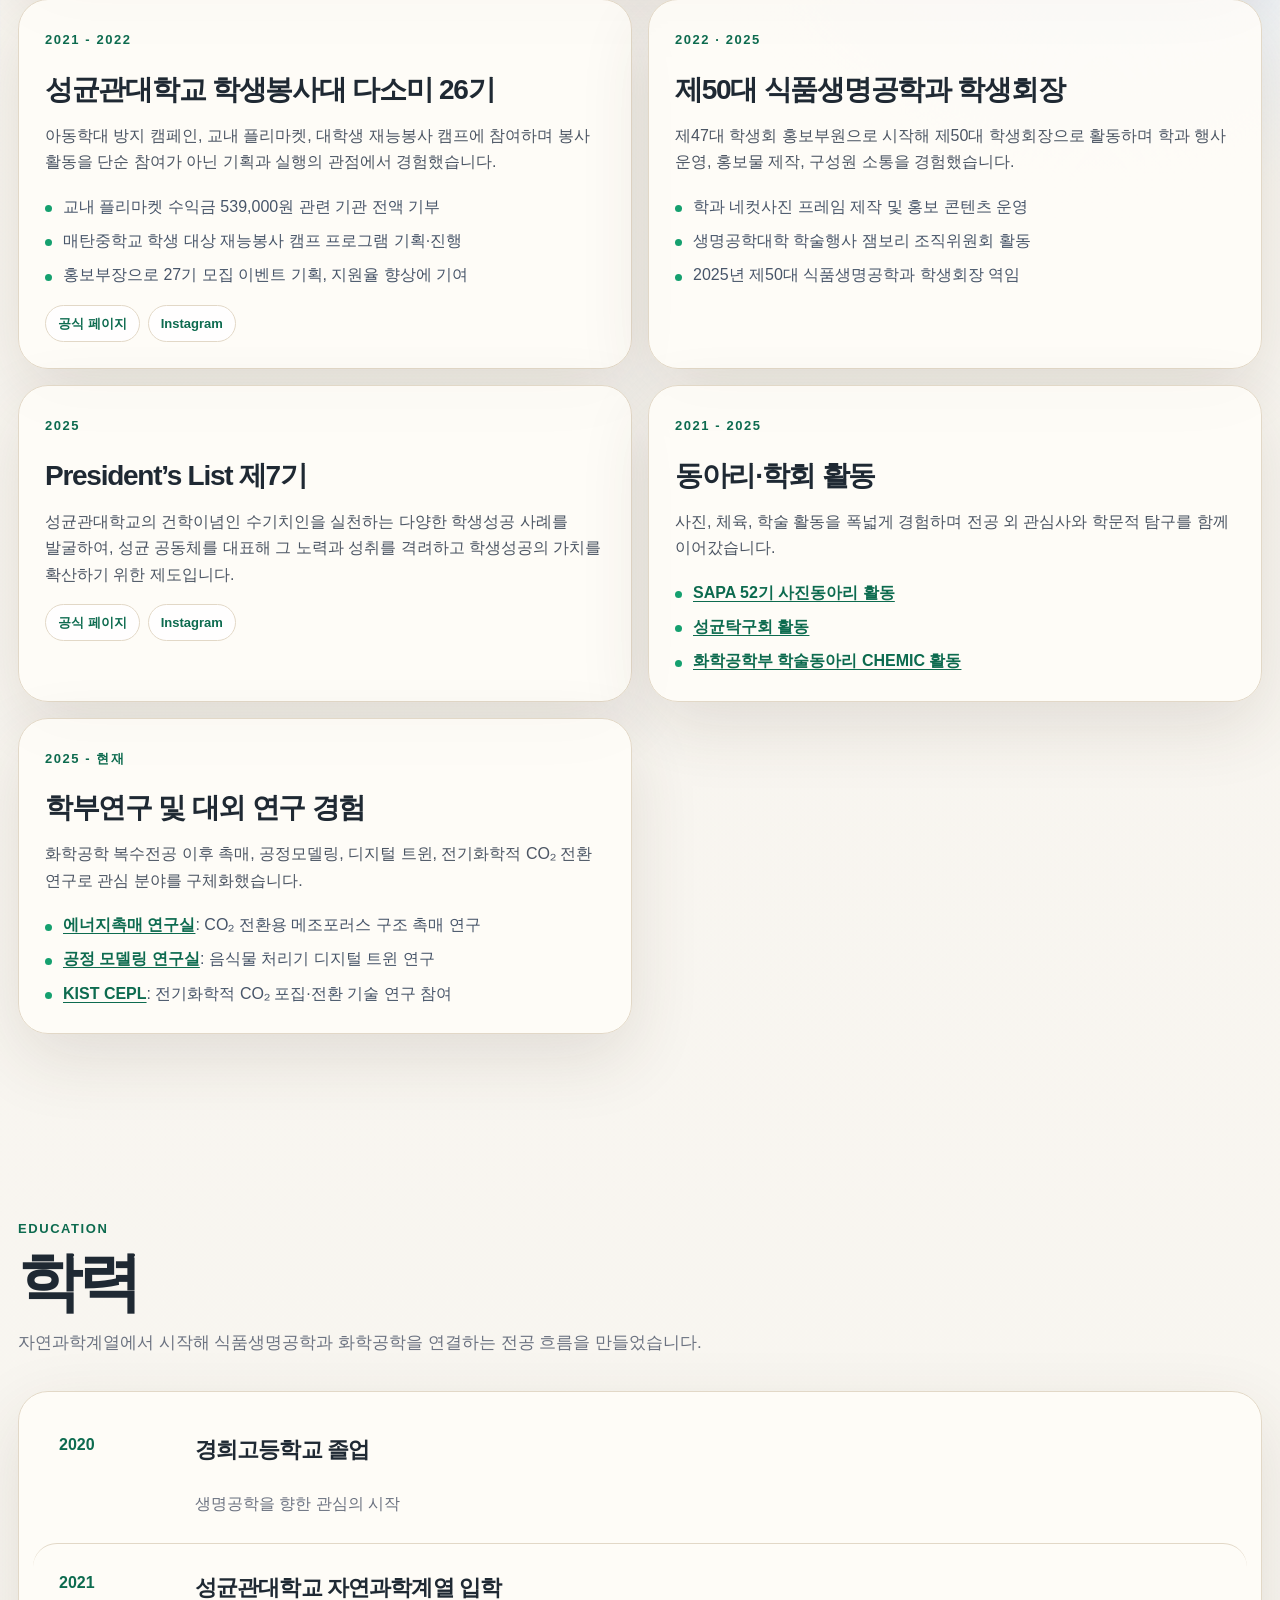
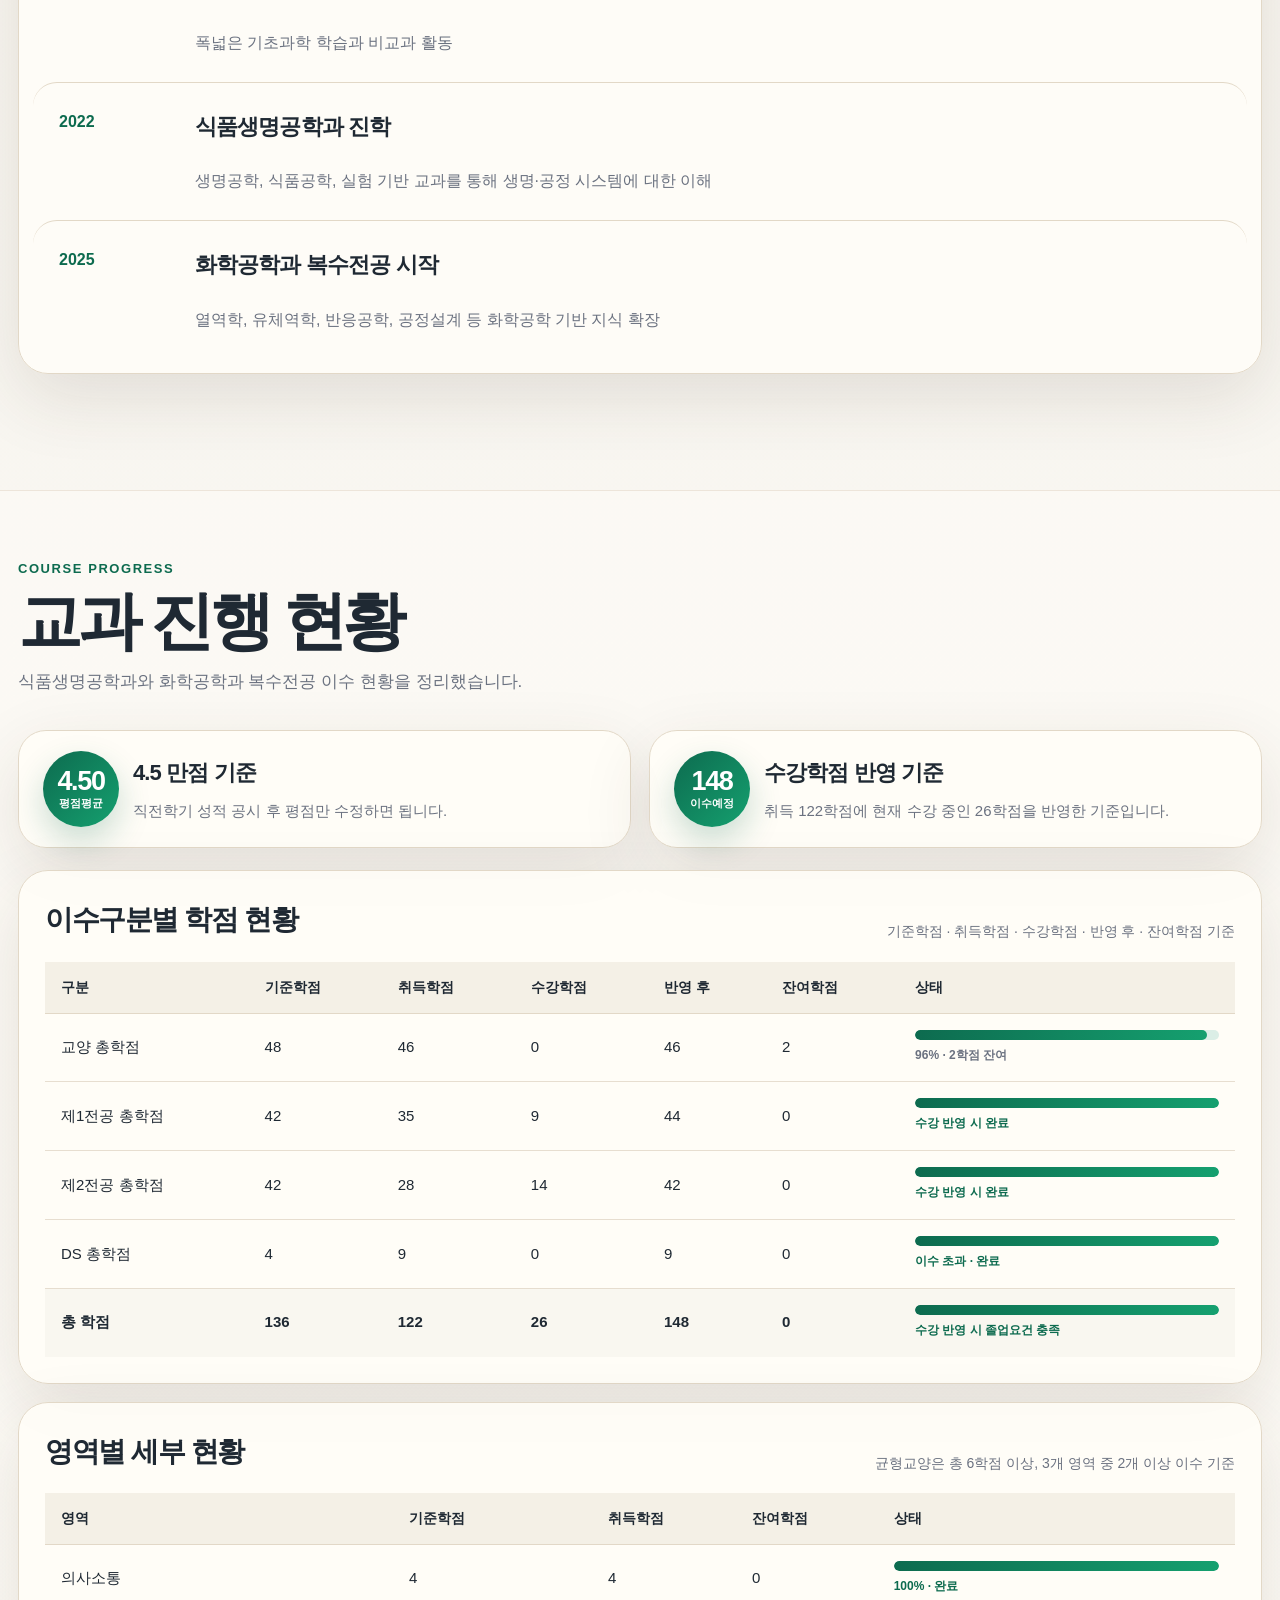
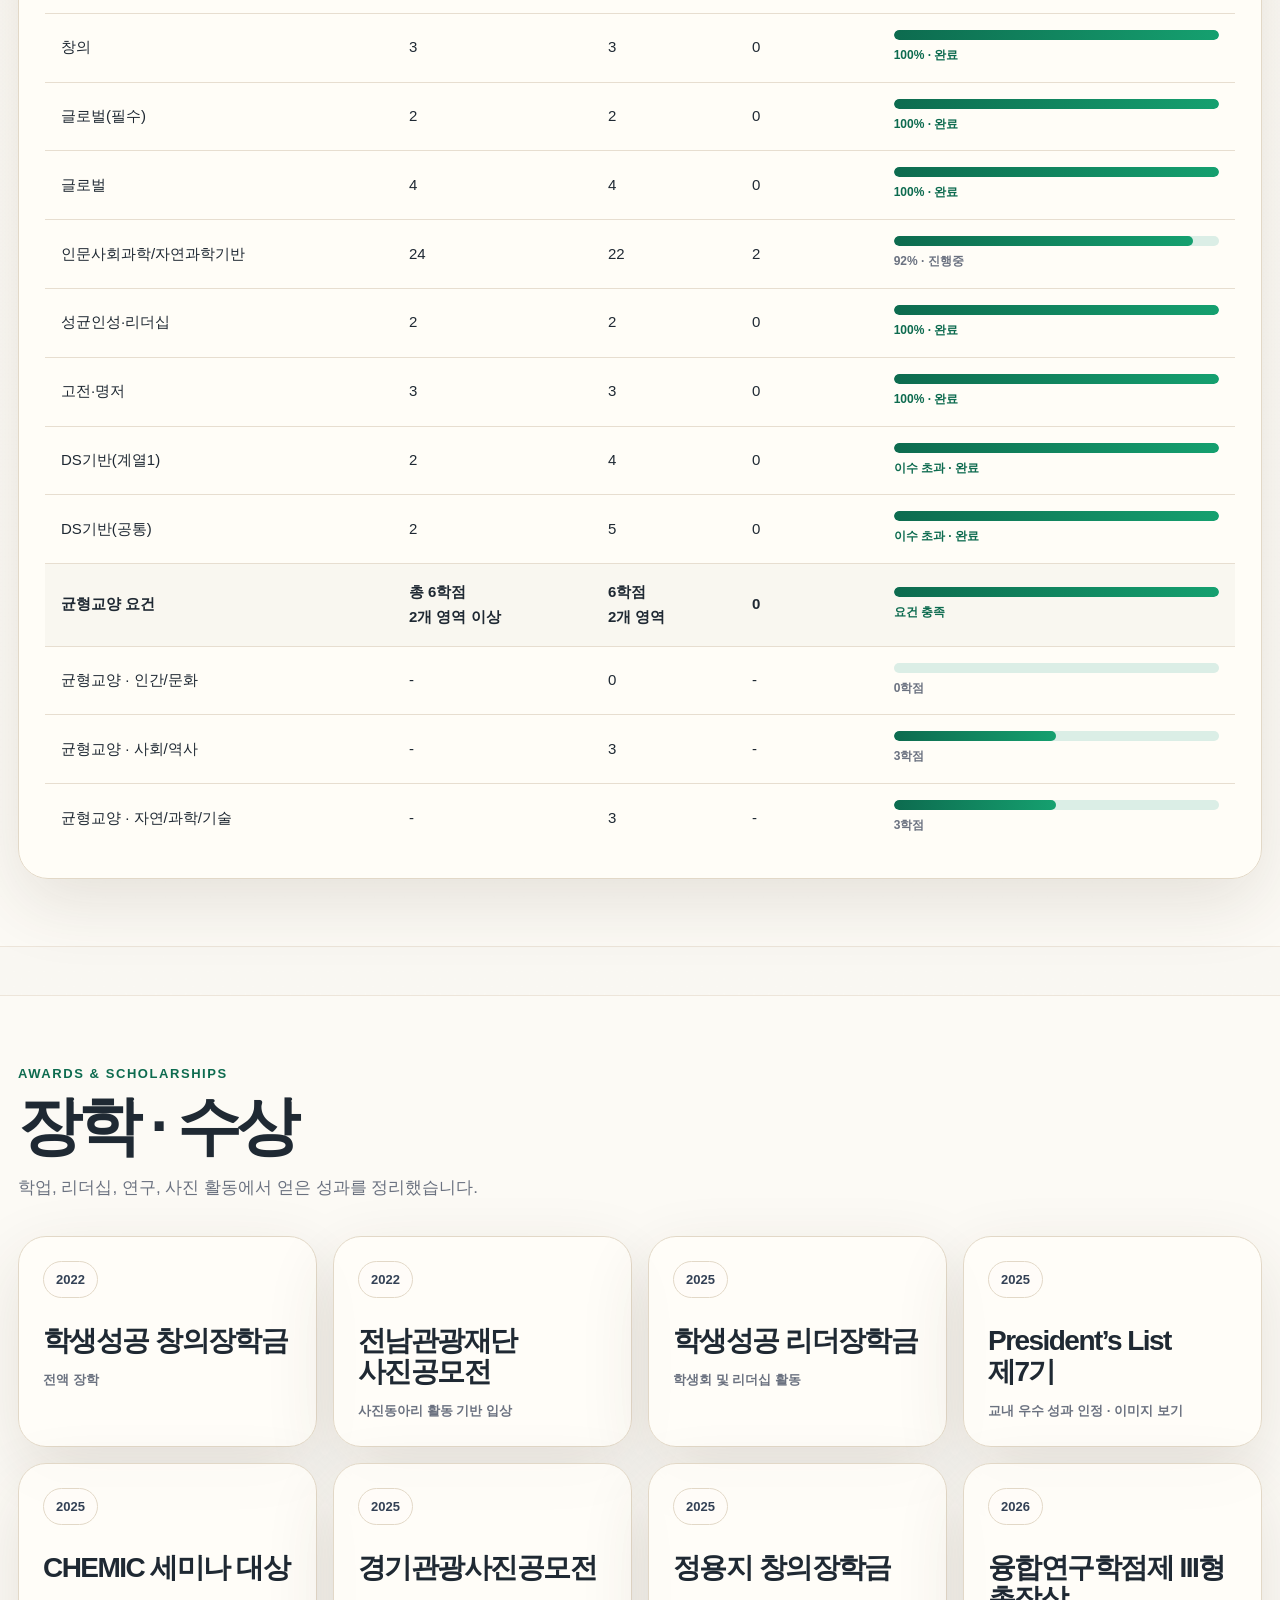
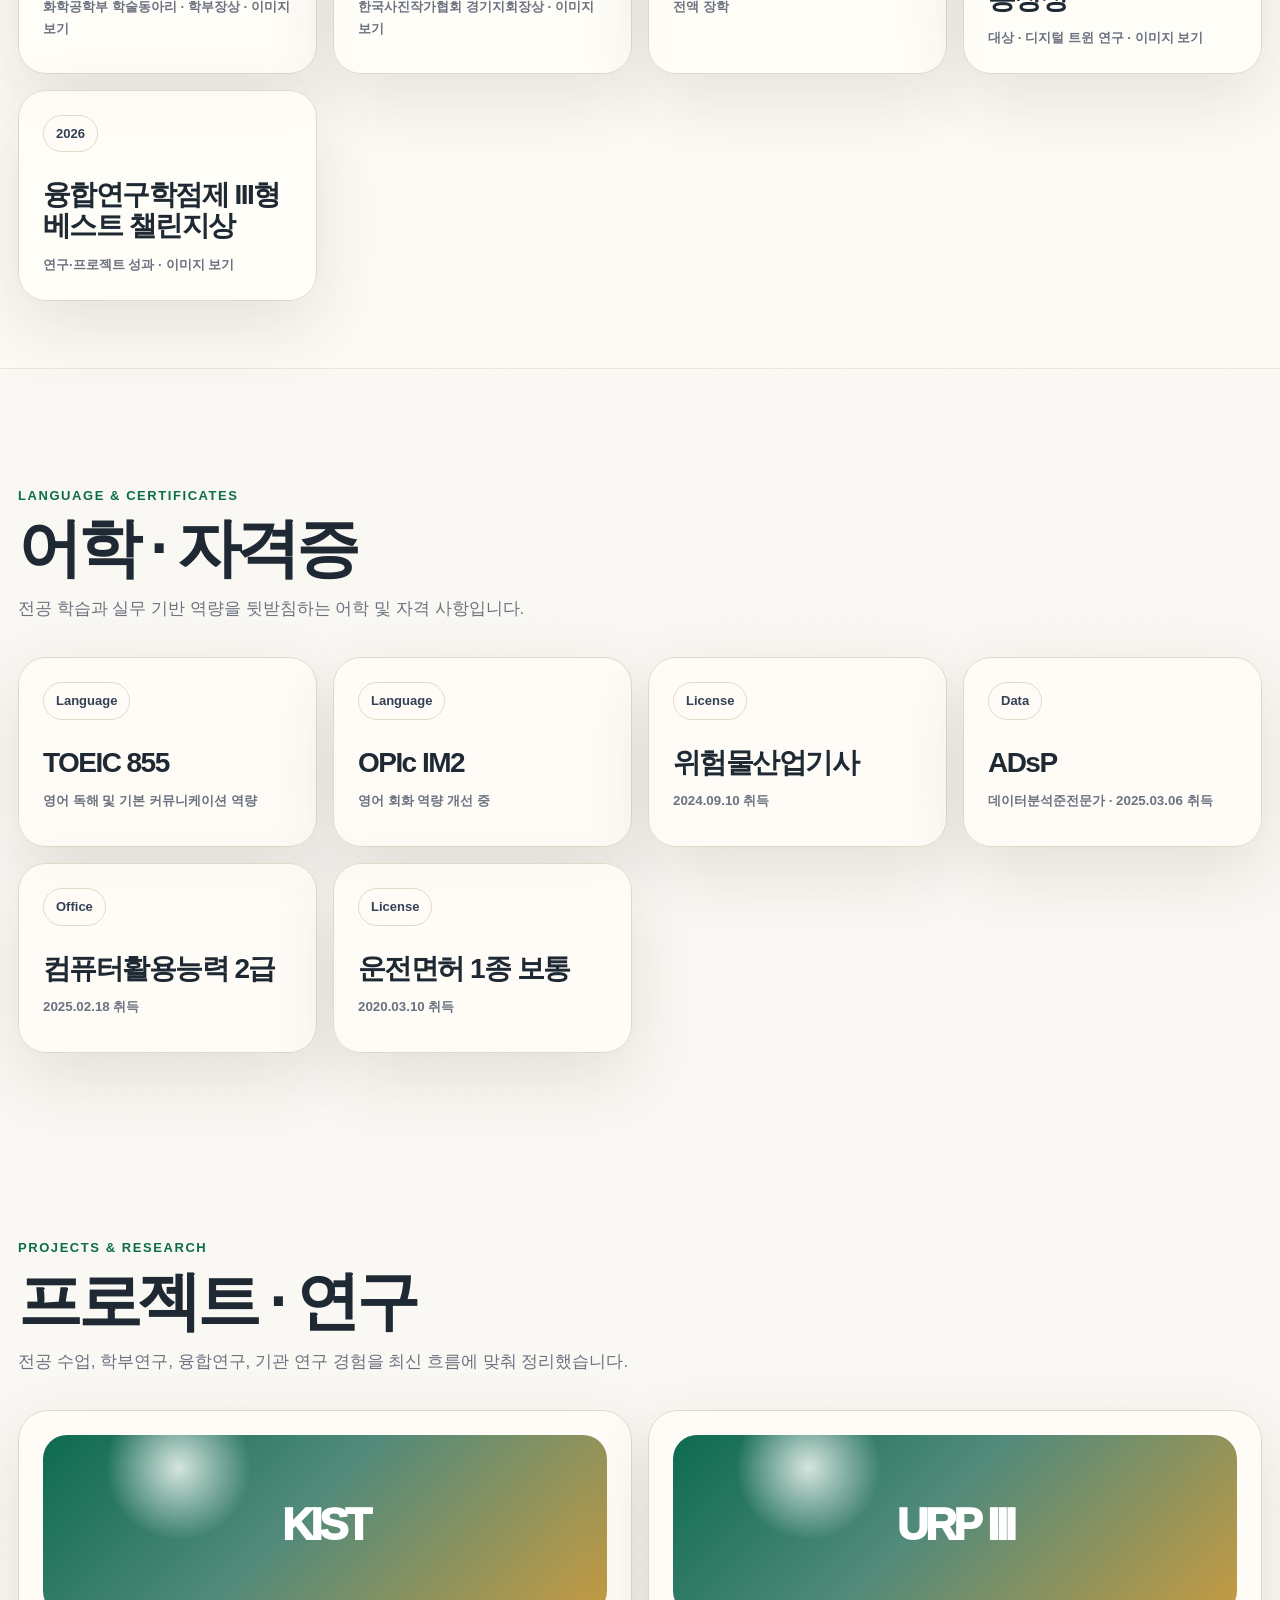
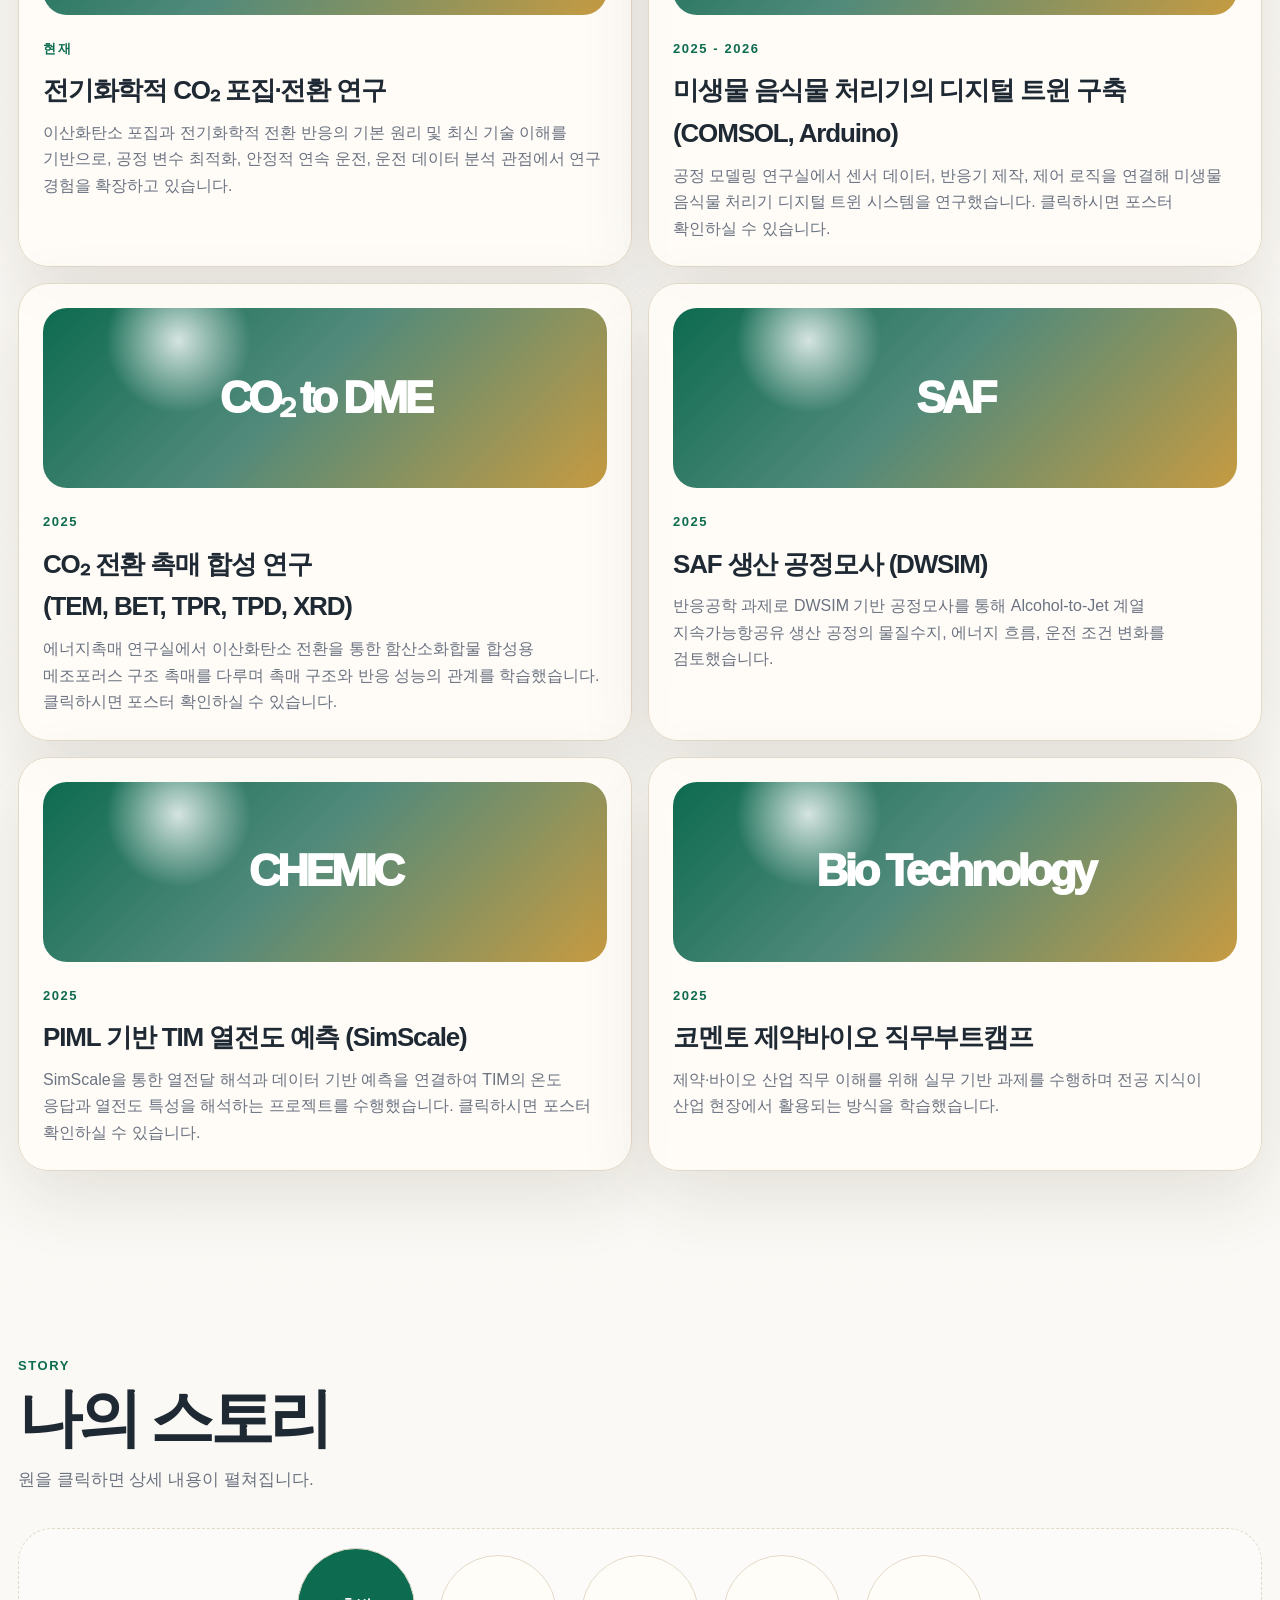
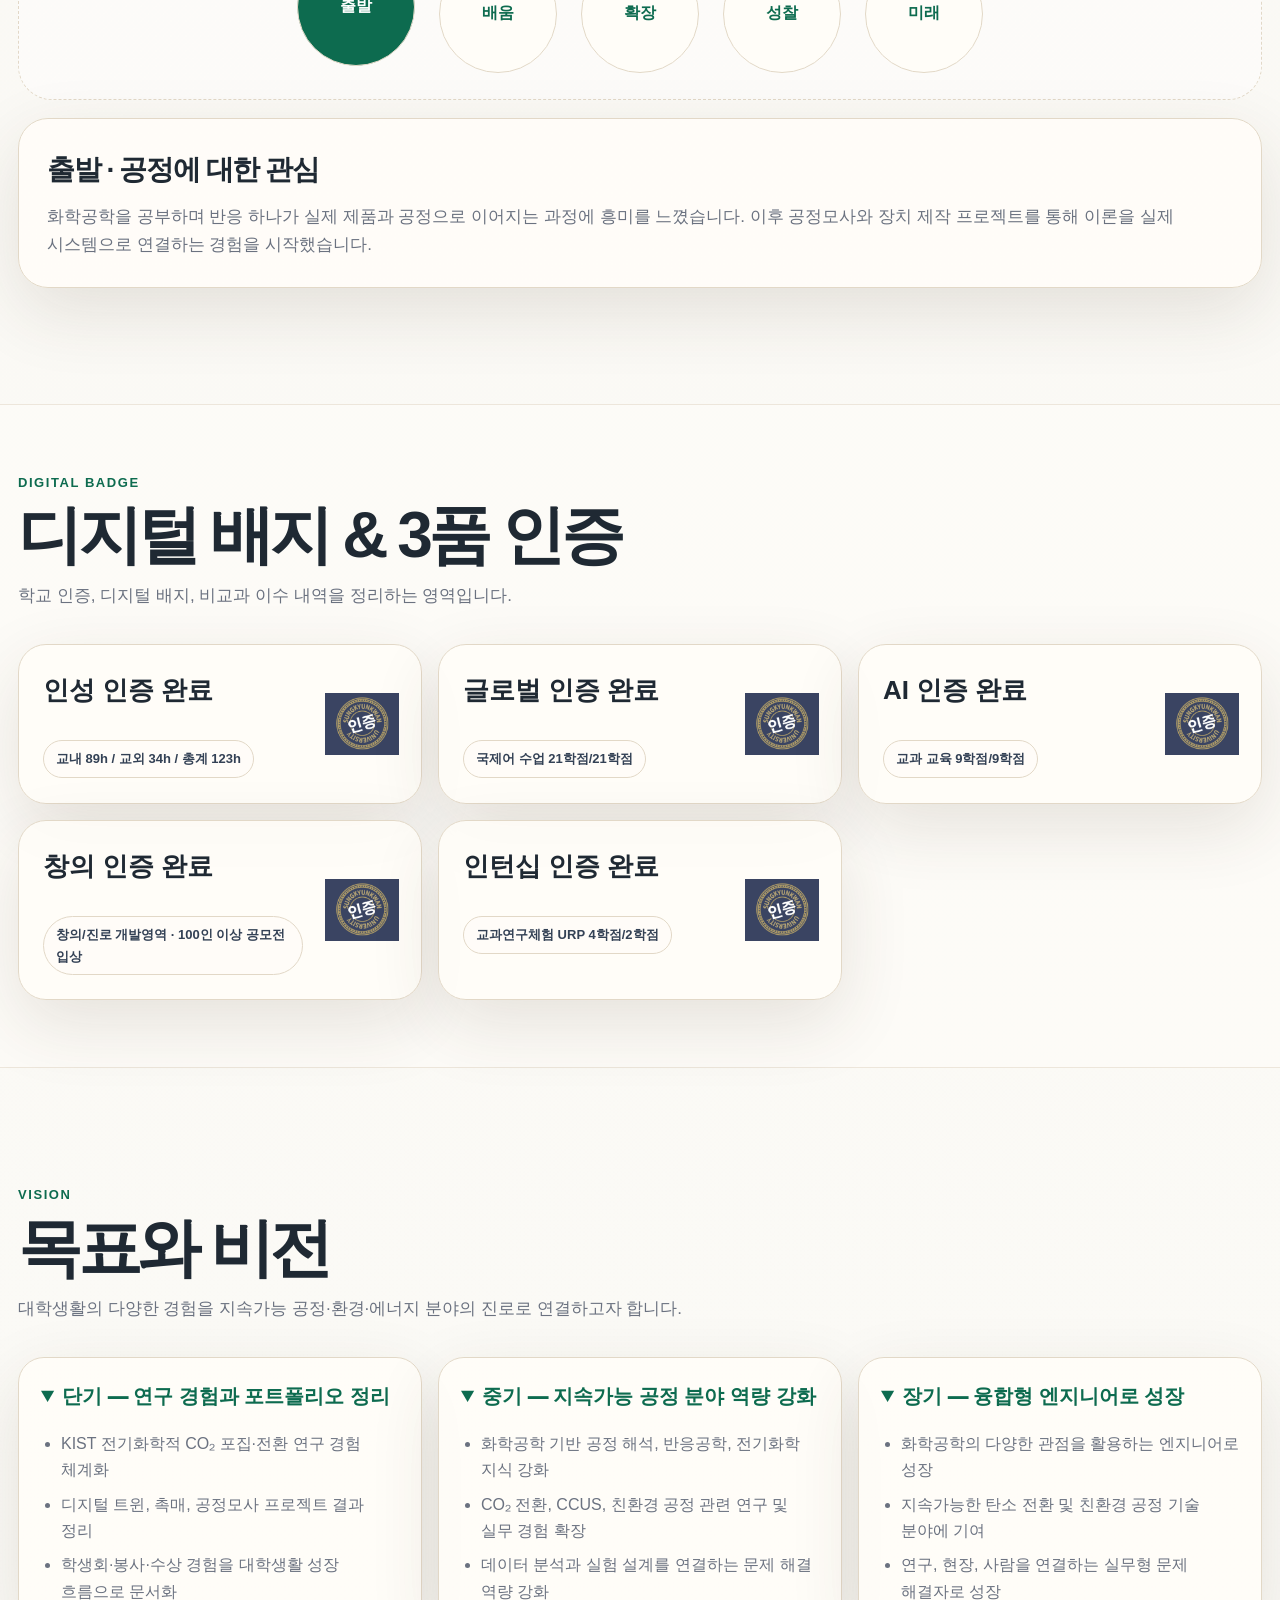
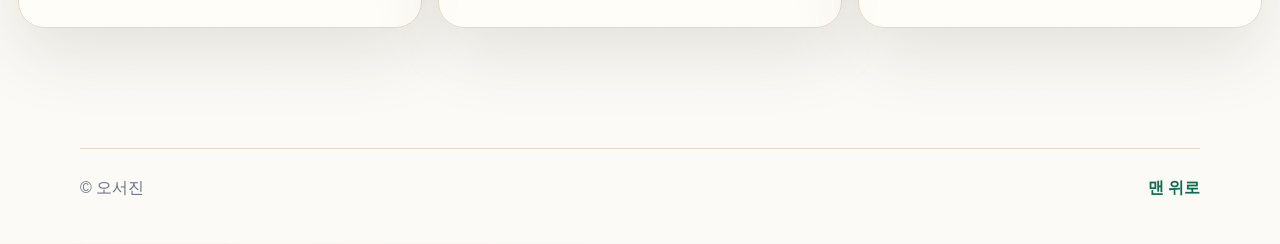
==== commit 3ff8c0c6: "Update index.html" ====
--- a/index.html
+++ b/index.html
@@ -585,7 +585,7 @@
           <tr class="grade-total-row">
   <td>균형교양 요건</td>
   <td>총 6학점<br />2개 영역 이상</td>
-  <td>18학점<br />3개 영역</td>
+  <td>6학점<br />2개 영역</td>
   <td>0</td>
   <td>
     <div class="grade-progress">
@@ -599,45 +599,45 @@
 
 <tr>
   <td>균형교양 · 인간/문화</td>
-  <td>영역 이수</td>
-  <td>6</td>
+  <td>-</td>
+  <td>0</td>
   <td>-</td>
   <td>
     <div class="grade-progress">
       <div class="grade-progress-track">
-        <span class="grade-progress-fill" style="width:100%;"></span>
-      </div>
-      <small class="grade-complete">이수</small>
+        <span class="grade-progress-fill" style="width:0%;"></span>
+      </div>
+      <small>0학점</small>
     </div>
   </td>
 </tr>
 
 <tr>
   <td>균형교양 · 사회/역사</td>
-  <td>영역 이수</td>
-  <td>6</td>
+  <td>-</td>
+  <td>3</td>
   <td>-</td>
   <td>
     <div class="grade-progress">
       <div class="grade-progress-track">
-        <span class="grade-progress-fill" style="width:100%;"></span>
-      </div>
-      <small class="grade-complete">이수</small>
+        <span class="grade-progress-fill" style="width:50%;"></span>
+      </div>
+      <small>3학점</small>
     </div>
   </td>
 </tr>
 
 <tr>
   <td>균형교양 · 자연/과학/기술</td>
-  <td>영역 이수</td>
-  <td>6</td>
+  <td>-</td>
+  <td>3</td>
   <td>-</td>
   <td>
     <div class="grade-progress">
       <div class="grade-progress-track">
-        <span class="grade-progress-fill" style="width:100%;"></span>
-      </div>
-      <small class="grade-complete">이수</small>
+        <span class="grade-progress-fill" style="width:50%;"></span>
+      </div>
+      <small>3학점</small>
     </div>
   </td>
 </tr>
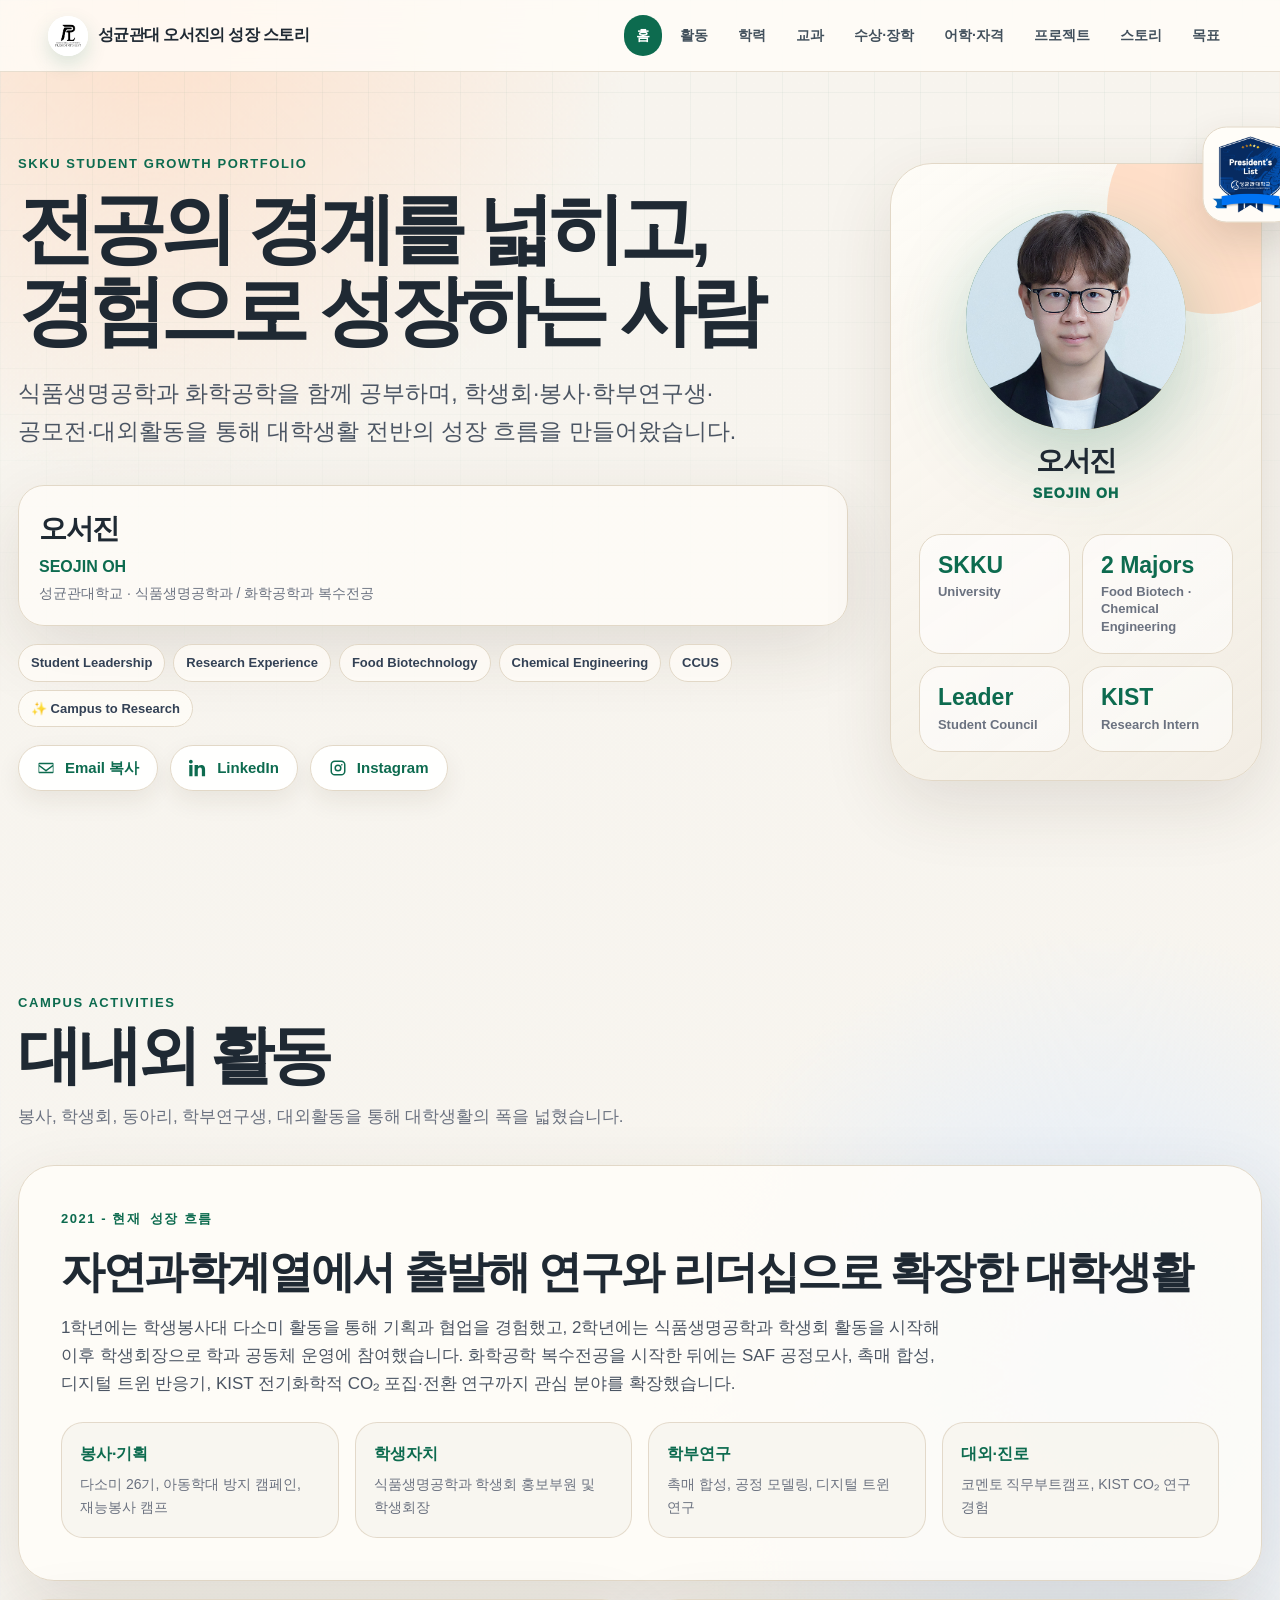
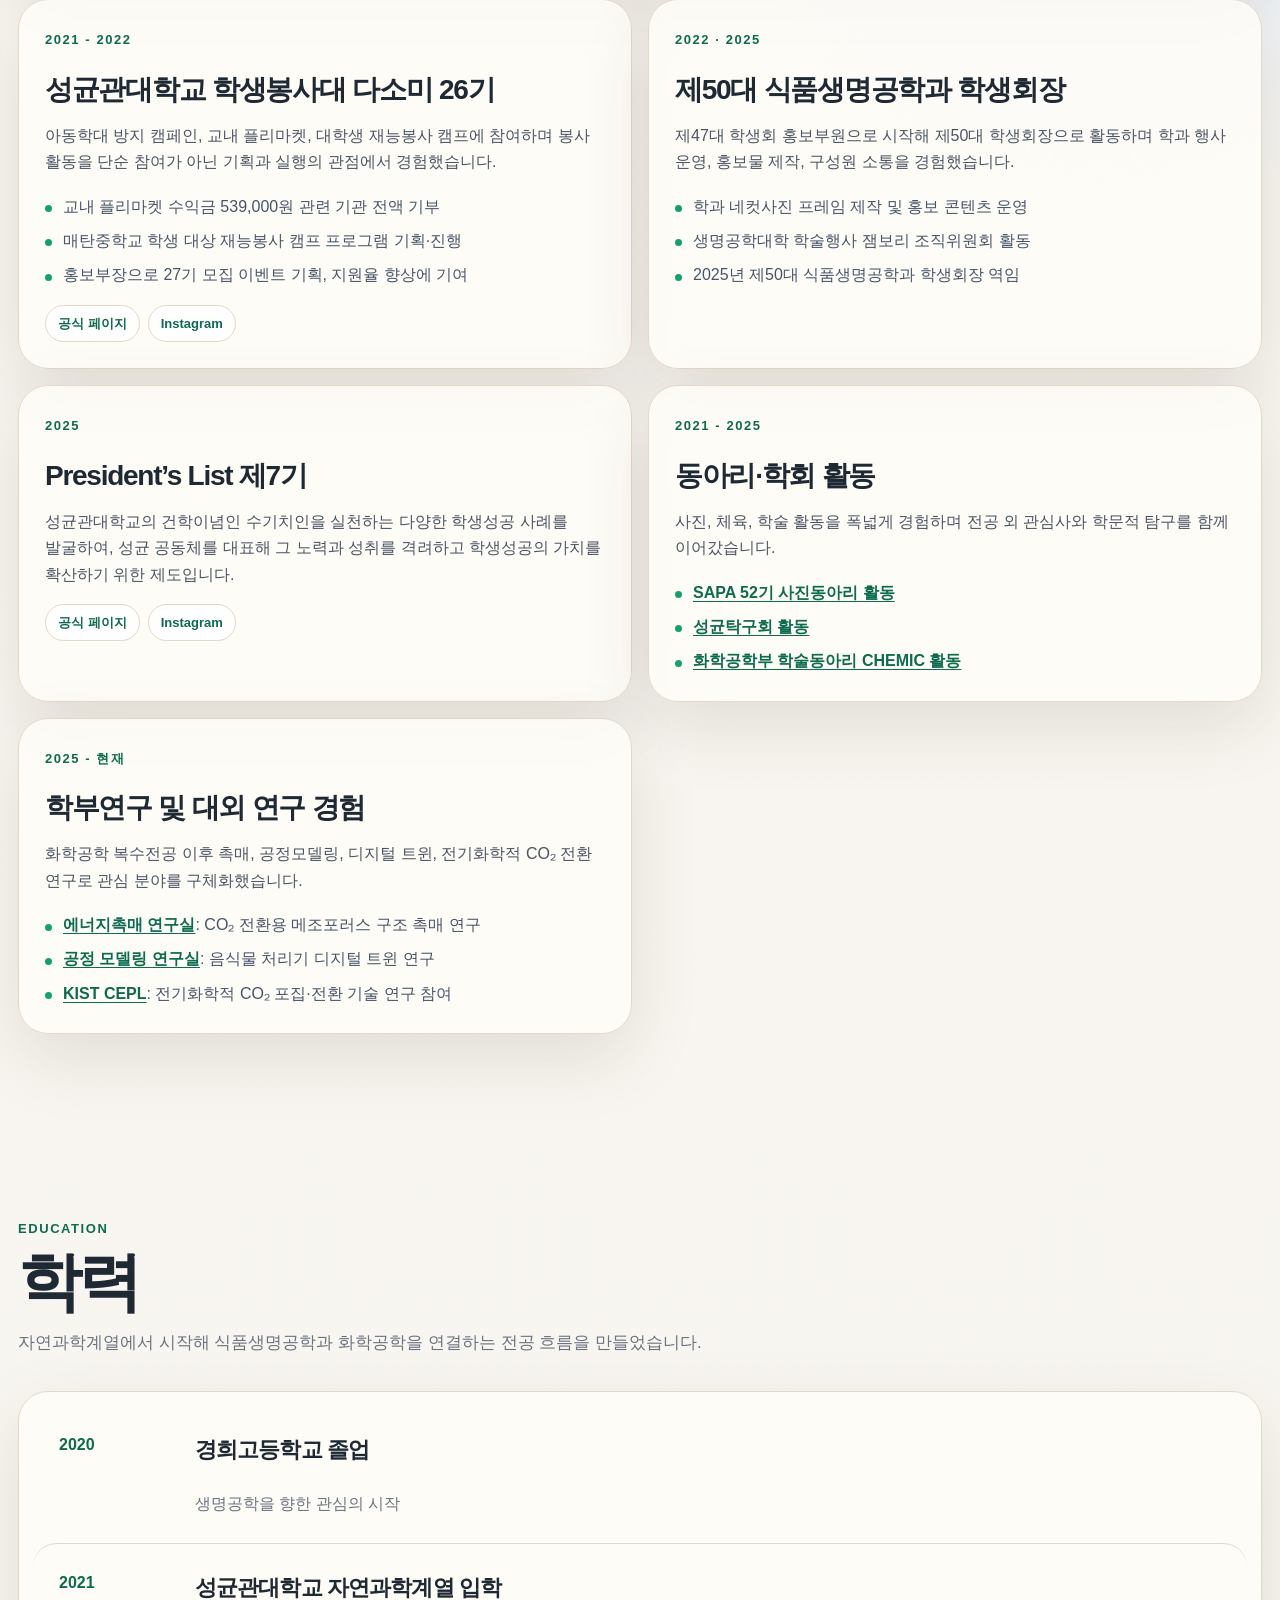
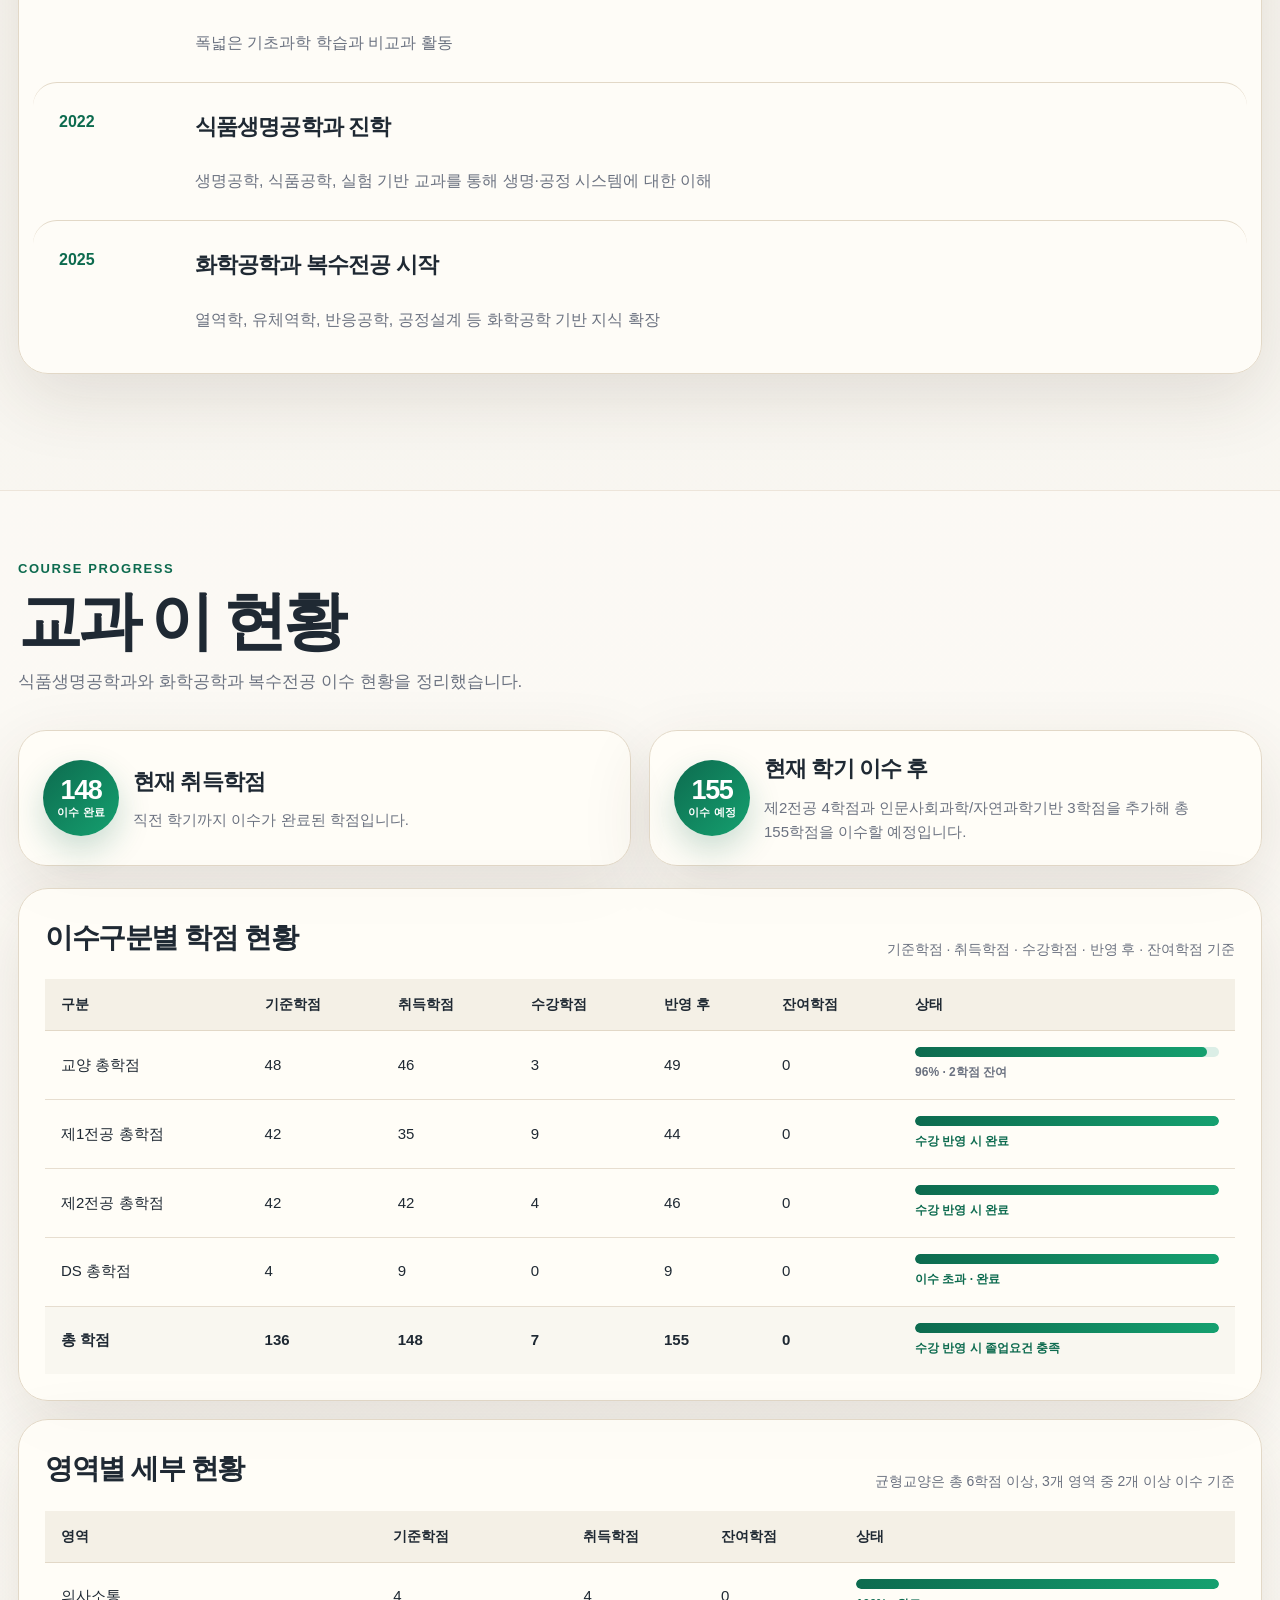
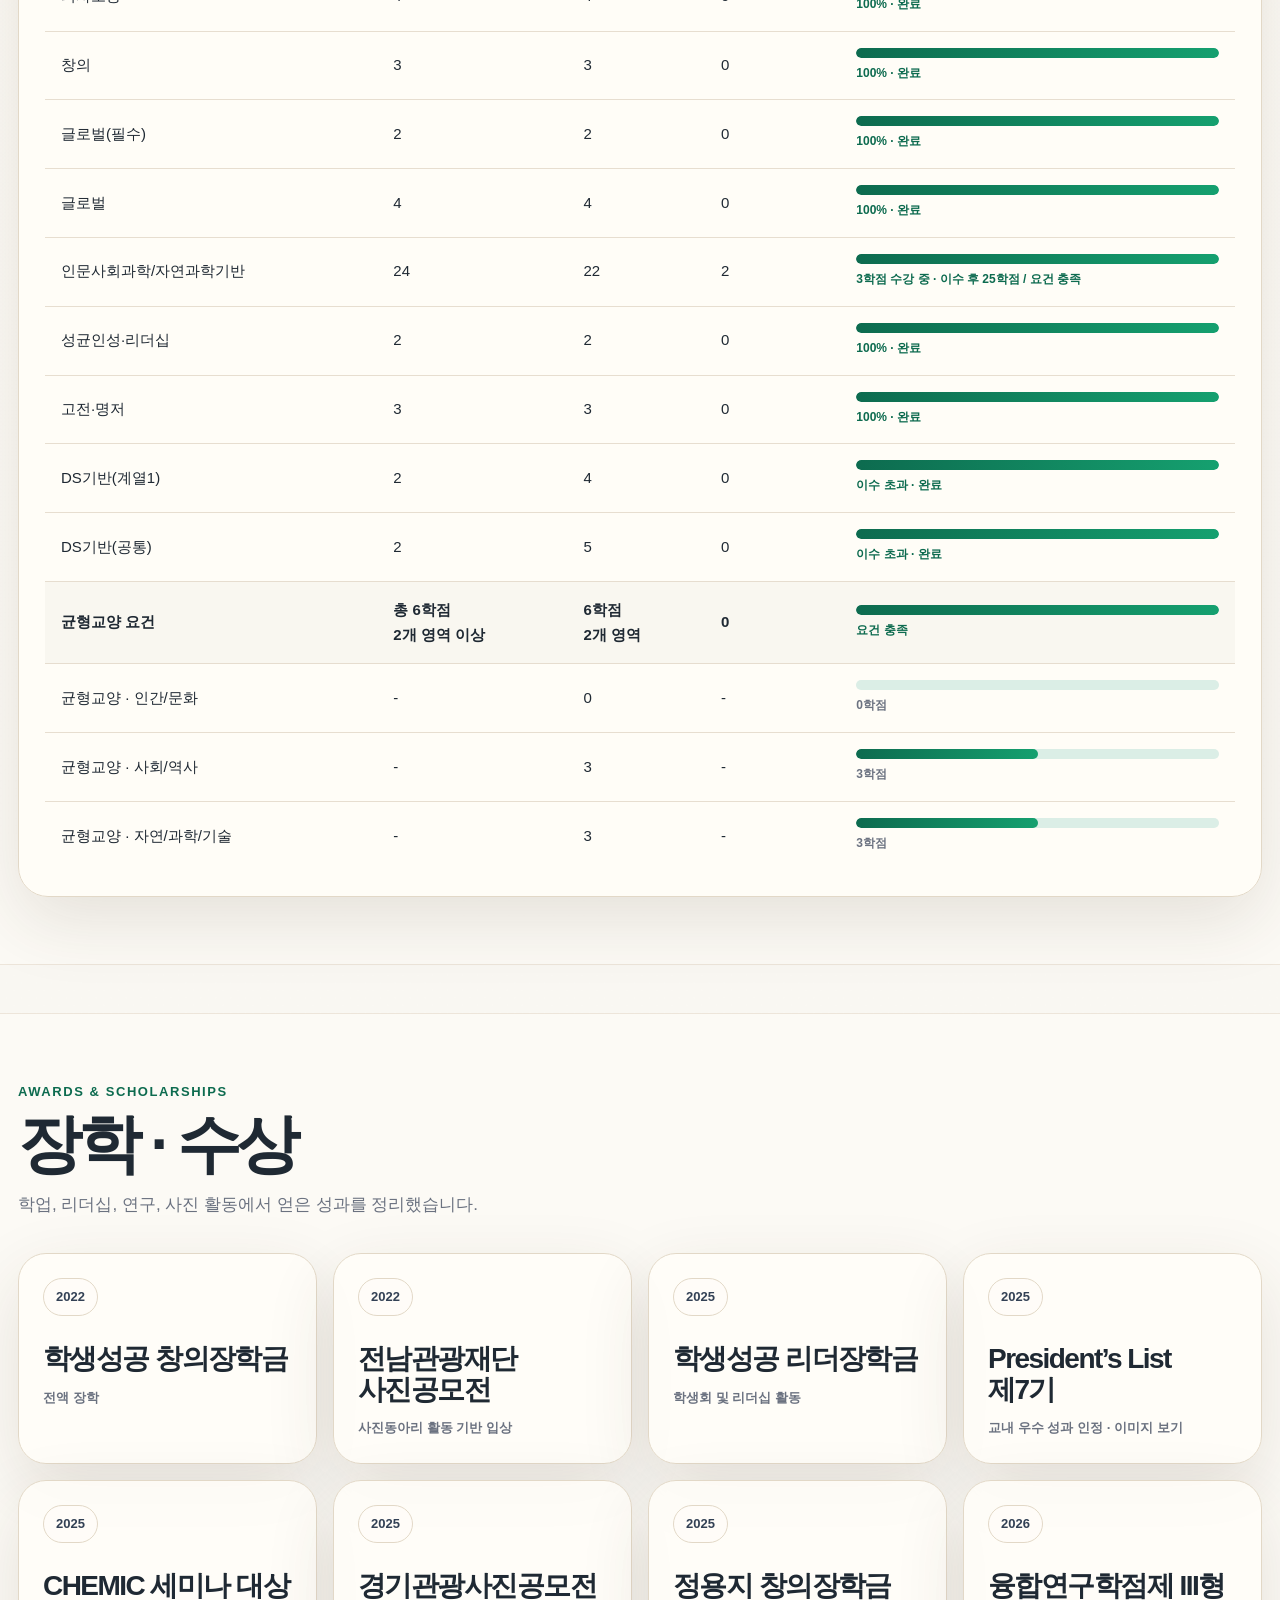
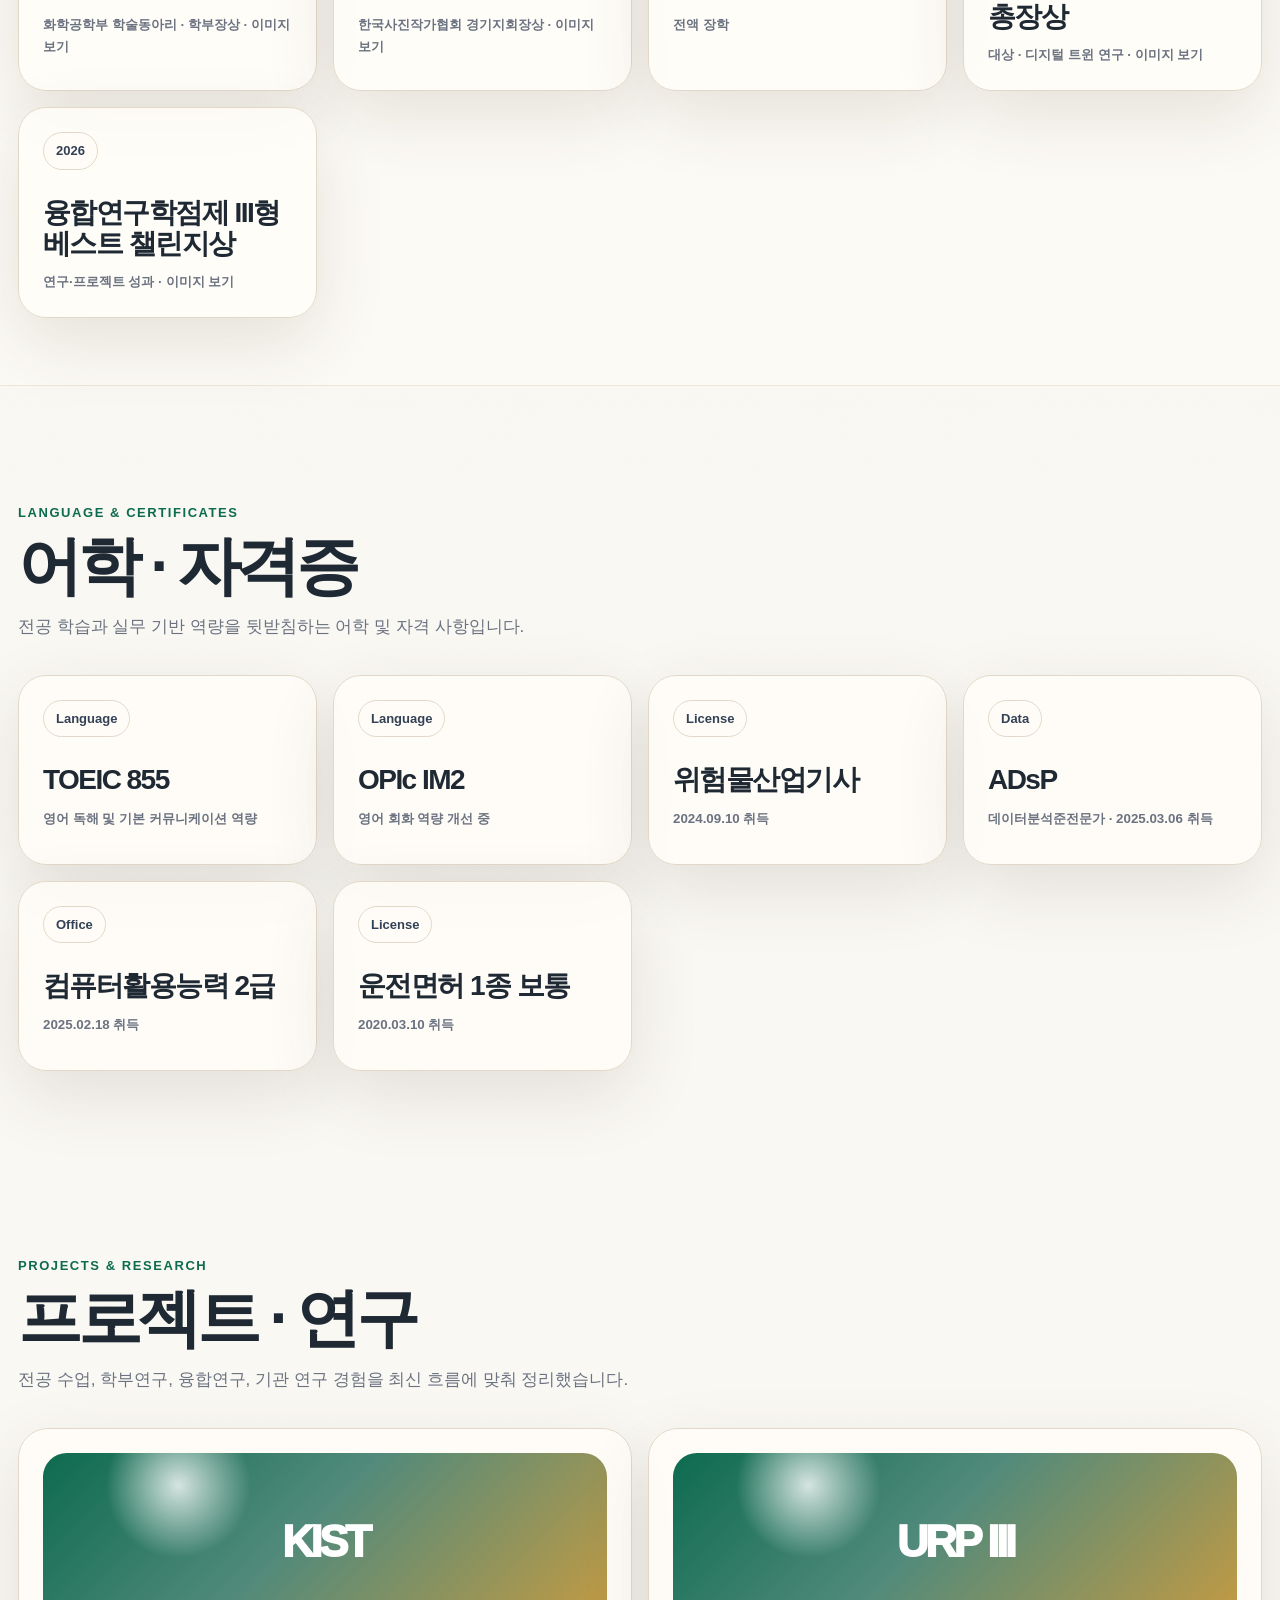
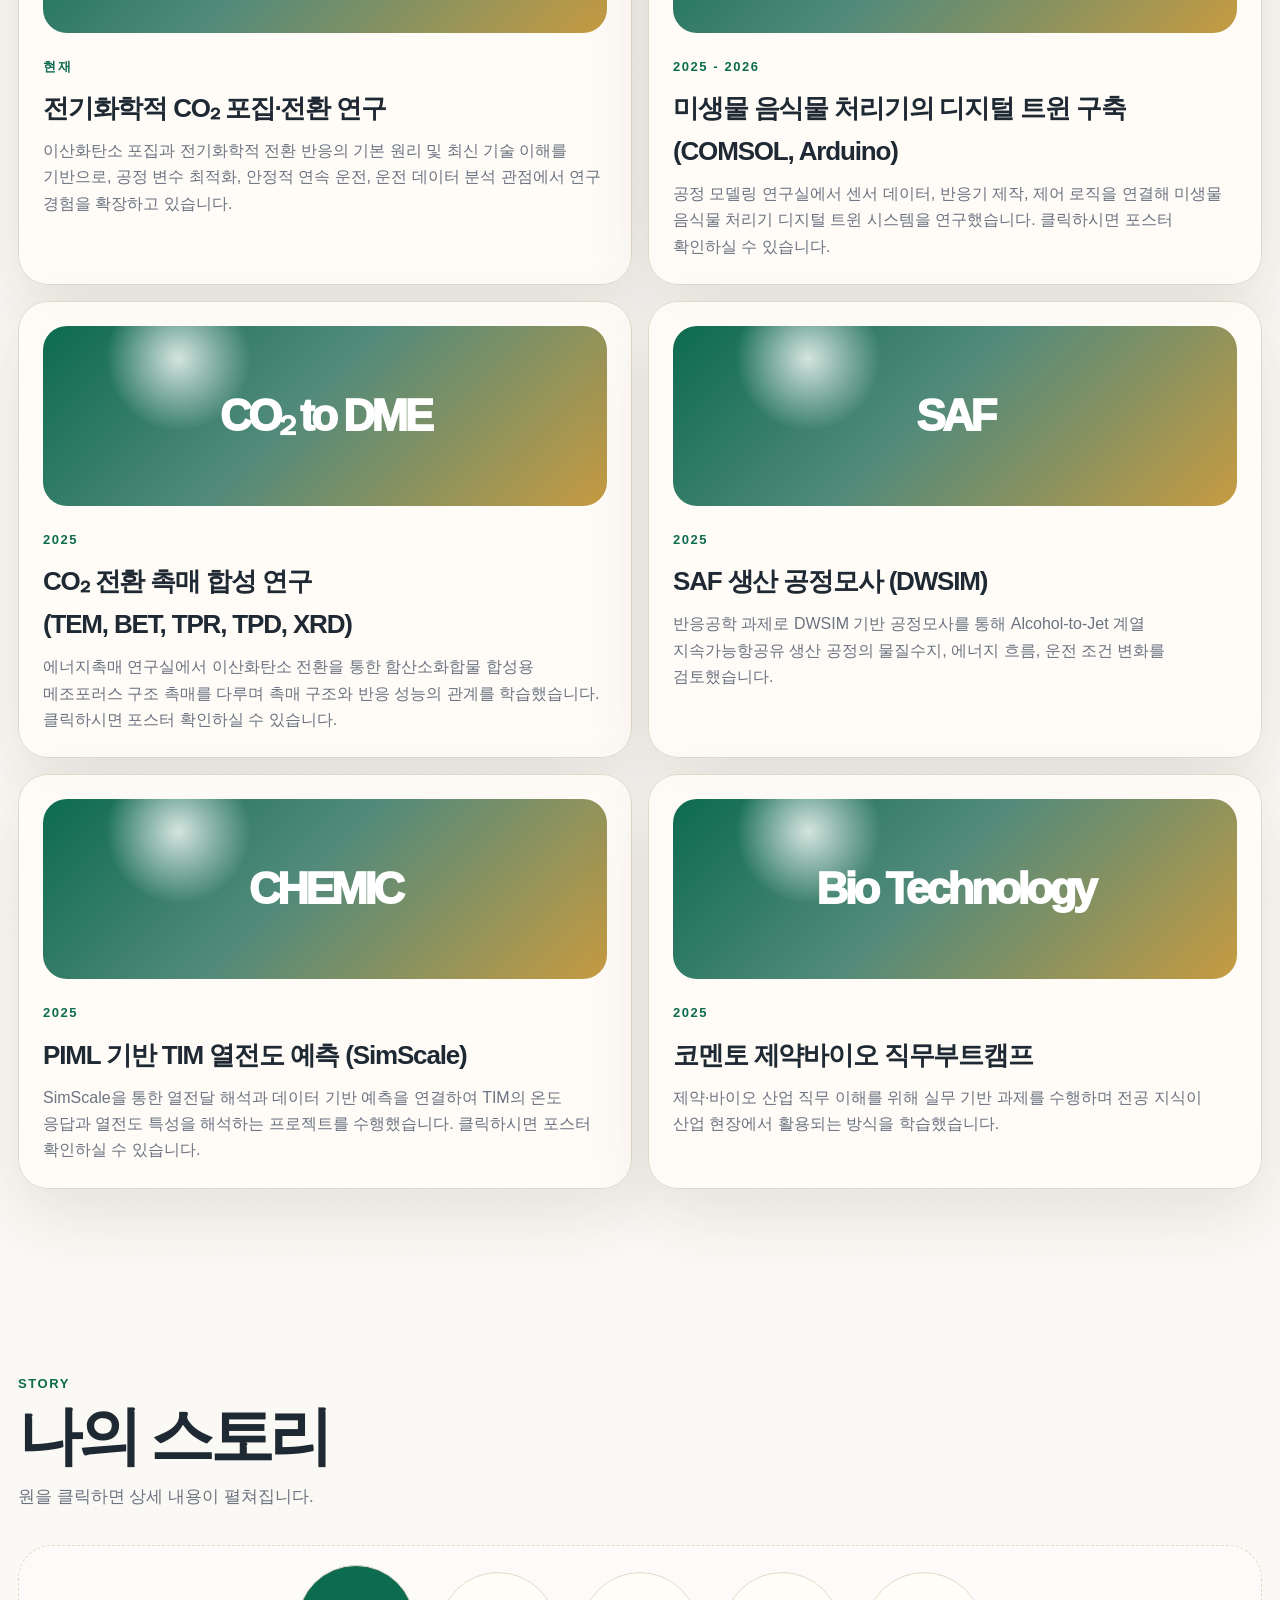
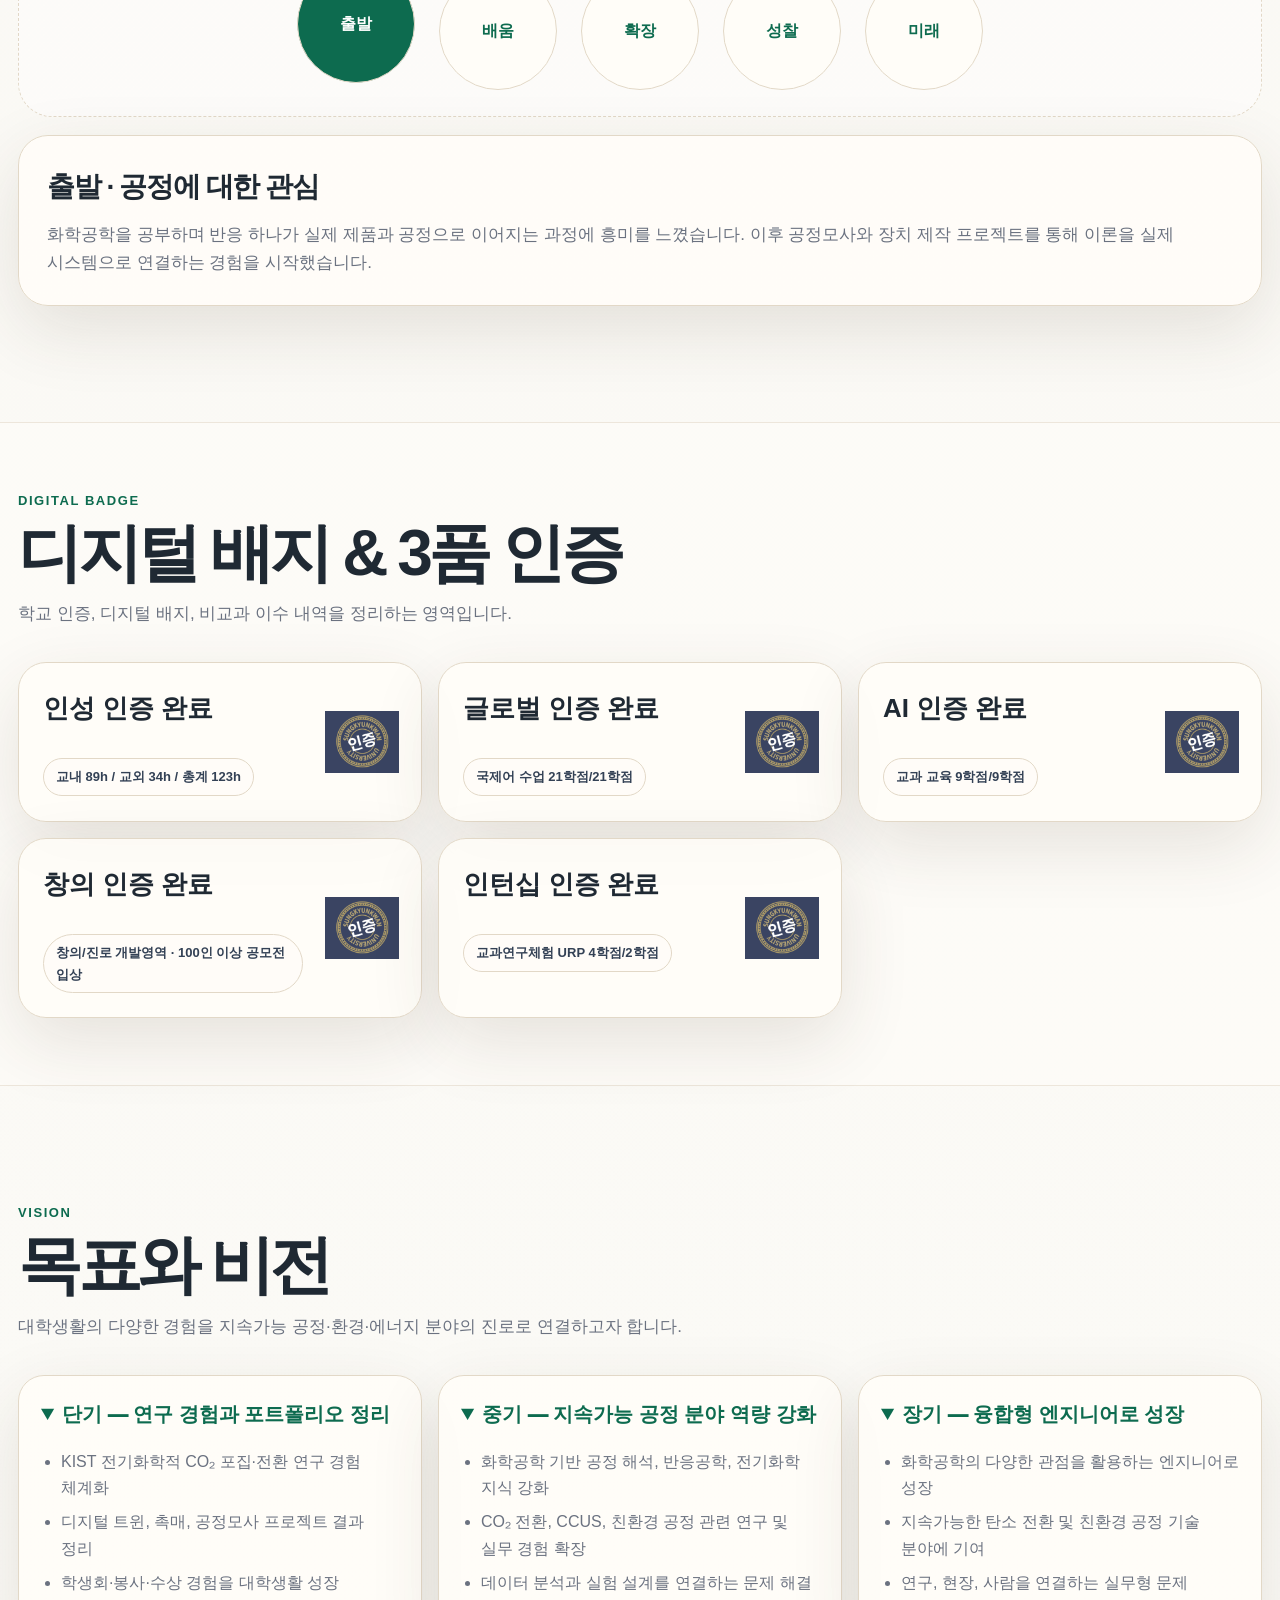
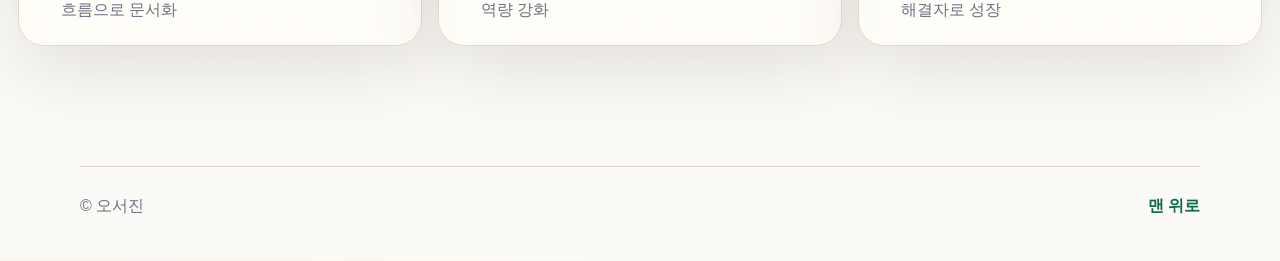
==== commit ca50f68b: "Update index.html" ====
--- a/index.html
+++ b/index.html
@@ -292,33 +292,38 @@
     <section id="courses" class="section soft">
   <div class="section-heading reveal">
     <p>Course Progress</p>
-    <h2>교과 진행 현황</h2>
+    <h2>교과 이 현황</h2>
     <span>식품생명공학과와 화학공학과 복수전공 이수 현황을 정리했습니다.</span>
   </div>
 
   <div class="grade-summary reveal">
-    <article class="grade-summary-card">
-      <div class="grade-badge">
-        <strong>4.50</strong>
-        <span>평점평균</span>
-      </div>
-      <div class="grade-summary-copy">
-        <h3>4.5 만점 기준</h3>
-        <p>직전학기 성적 공시 후 평점만 수정하면 됩니다.</p>
-      </div>
-    </article>
-
-    <article class="grade-summary-card">
-      <div class="grade-badge">
-        <strong>148</strong>
-        <span>이수예정</span>
-      </div>
-      <div class="grade-summary-copy">
-        <h3>수강학점 반영 기준</h3>
-        <p>취득 122학점에 현재 수강 중인 26학점을 반영한 기준입니다.</p>
-      </div>
-    </article>
-  </div>
+  <article class="grade-summary-card">
+    <div class="grade-badge">
+      <strong>148</strong>
+      <span>이수 완료</span>
+    </div>
+
+    <div class="grade-summary-copy">
+      <h3>현재 취득학점</h3>
+      <p>직전 학기까지 이수가 완료된 학점입니다.</p>
+    </div>
+  </article>
+
+  <article class="grade-summary-card">
+    <div class="grade-badge">
+      <strong>155</strong>
+      <span>이수 예정</span>
+    </div>
+
+    <div class="grade-summary-copy">
+      <h3>현재 학기 이수 후</h3>
+      <p>
+        제2전공 4학점과 인문사회과학/자연과학기반 3학점을 추가해
+        총 155학점을 이수할 예정입니다.
+      </p>
+    </div>
+  </article>
+</div>
 
   <div class="grade-table-card reveal">
     <div class="grade-table-head">
@@ -344,9 +349,9 @@
             <td>교양 총학점</td>
             <td>48</td>
             <td>46</td>
-            <td>0</td>
-            <td>46</td>
-            <td>2</td>
+            <td>3</td>
+            <td>49</td>
+            <td>0</td>
             <td>
               <div class="grade-progress">
                 <div class="grade-progress-track">
@@ -377,9 +382,9 @@
           <tr>
             <td>제2전공 총학점</td>
             <td>42</td>
-            <td>28</td>
-            <td>14</td>
             <td>42</td>
+            <td>4</td>
+            <td>46</td>
             <td>0</td>
             <td>
               <div class="grade-progress">
@@ -411,9 +416,9 @@
           <tr class="grade-total-row">
             <td>총 학점</td>
             <td>136</td>
-            <td>122</td>
-            <td>26</td>
             <td>148</td>
+            <td>7</td>
+            <td>155</td>
             <td>0</td>
             <td>
               <div class="grade-progress">
@@ -508,19 +513,21 @@
           </tr>
 
           <tr>
-            <td>인문사회과학/자연과학기반</td>
-            <td>24</td>
-            <td>22</td>
-            <td>2</td>
-            <td>
-              <div class="grade-progress">
-                <div class="grade-progress-track">
-                  <span class="grade-progress-fill" style="width:92%;"></span>
-                </div>
-                <small>92% · 진행중</small>
-              </div>
-            </td>
-          </tr>
+  <td>인문사회과학/자연과학기반</td>
+  <td>24</td>
+  <td>22</td>
+  <td>2</td>
+  <td>
+    <div class="grade-progress">
+      <div class="grade-progress-track">
+        <span class="grade-progress-fill" style="width:100%;"></span>
+      </div>
+      <small class="grade-complete">
+        3학점 수강 중 · 이수 후 25학점 / 요건 충족
+      </small>
+    </div>
+  </td>
+</tr>
 
           <tr>
             <td>성균인성·리더십</td>
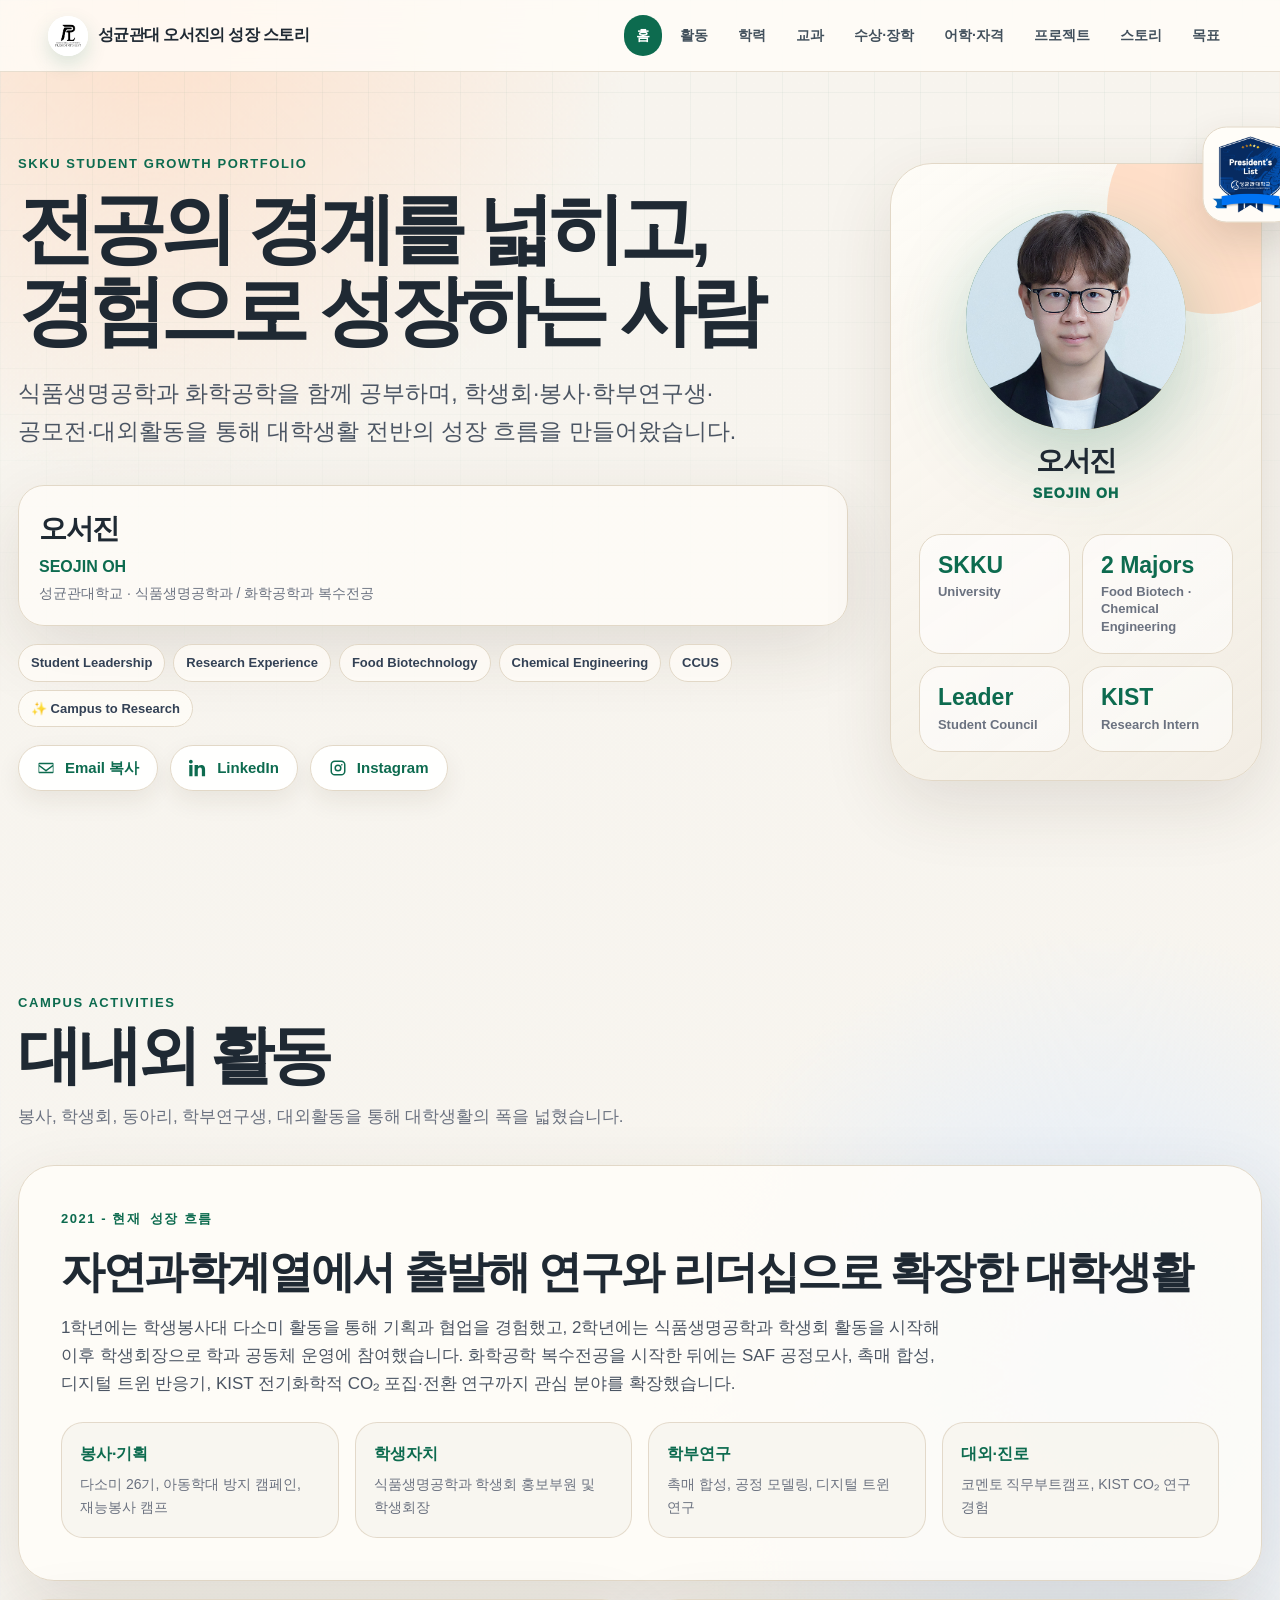
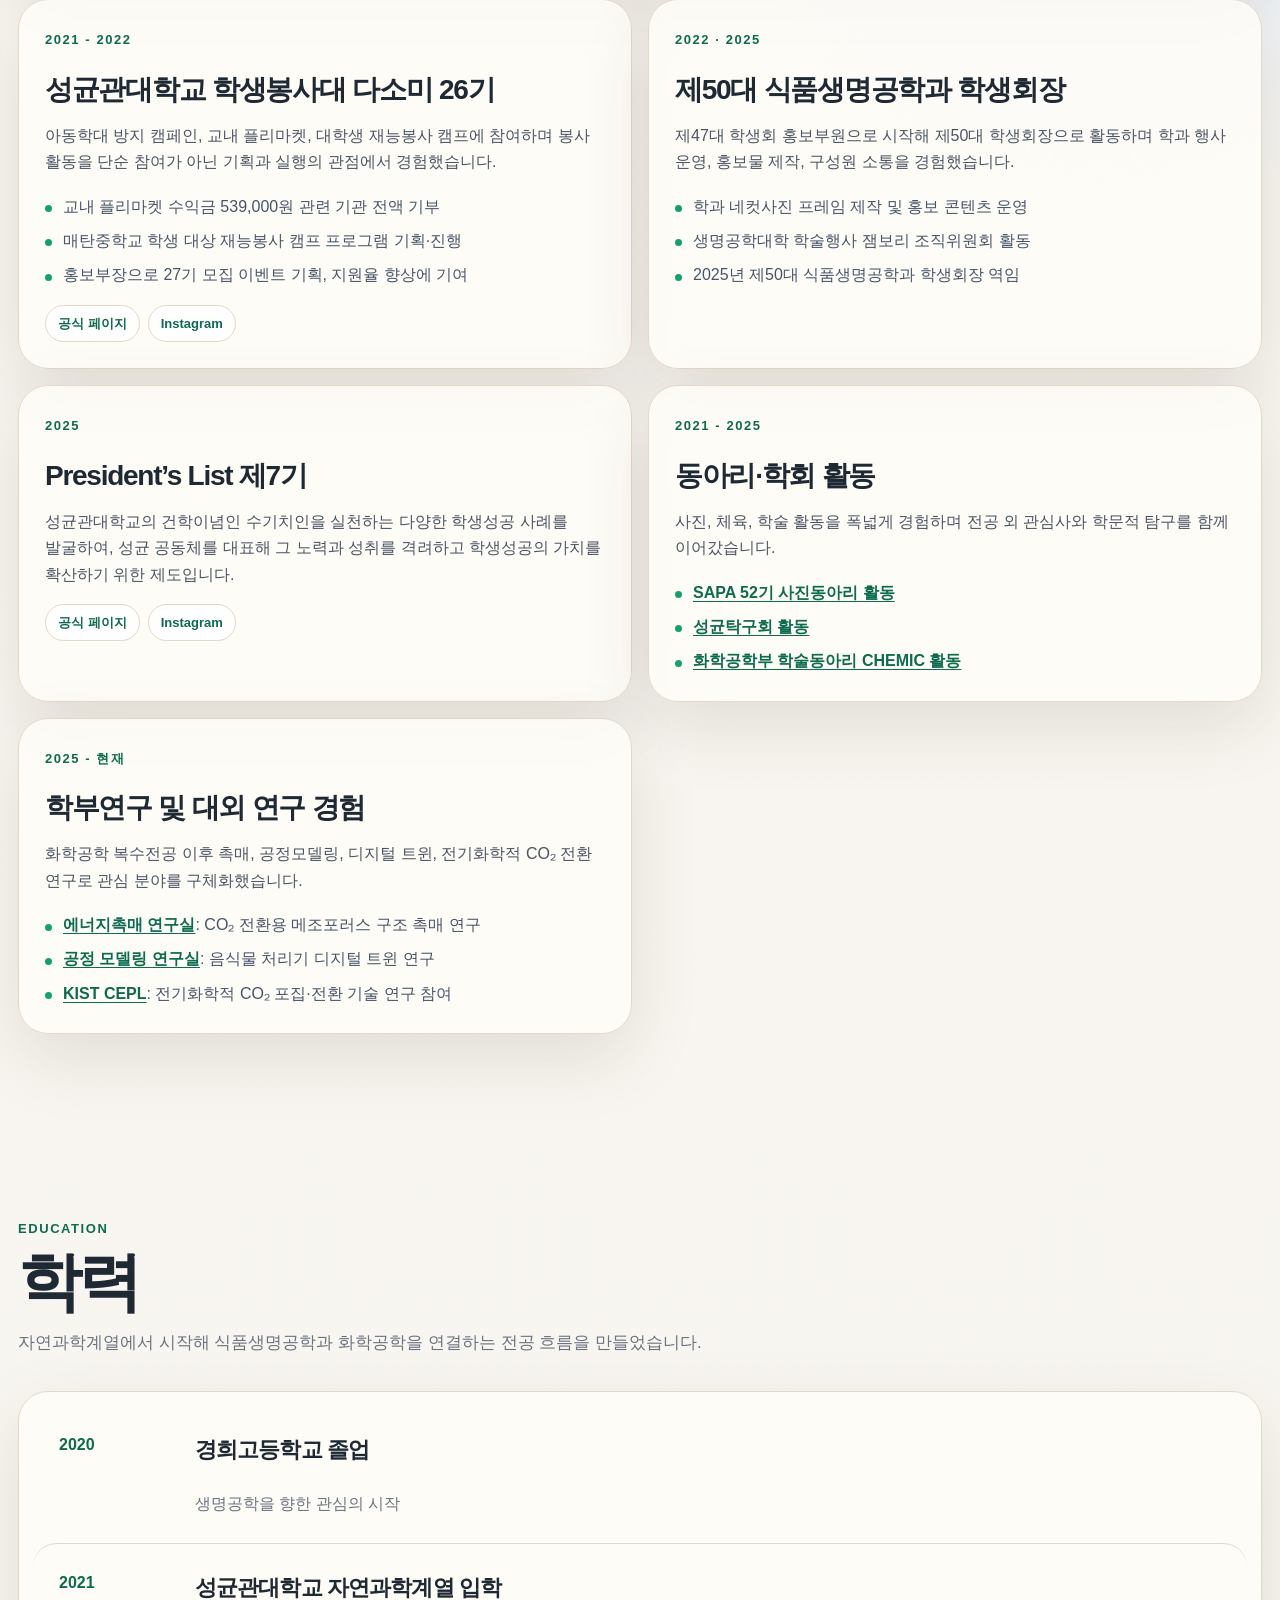
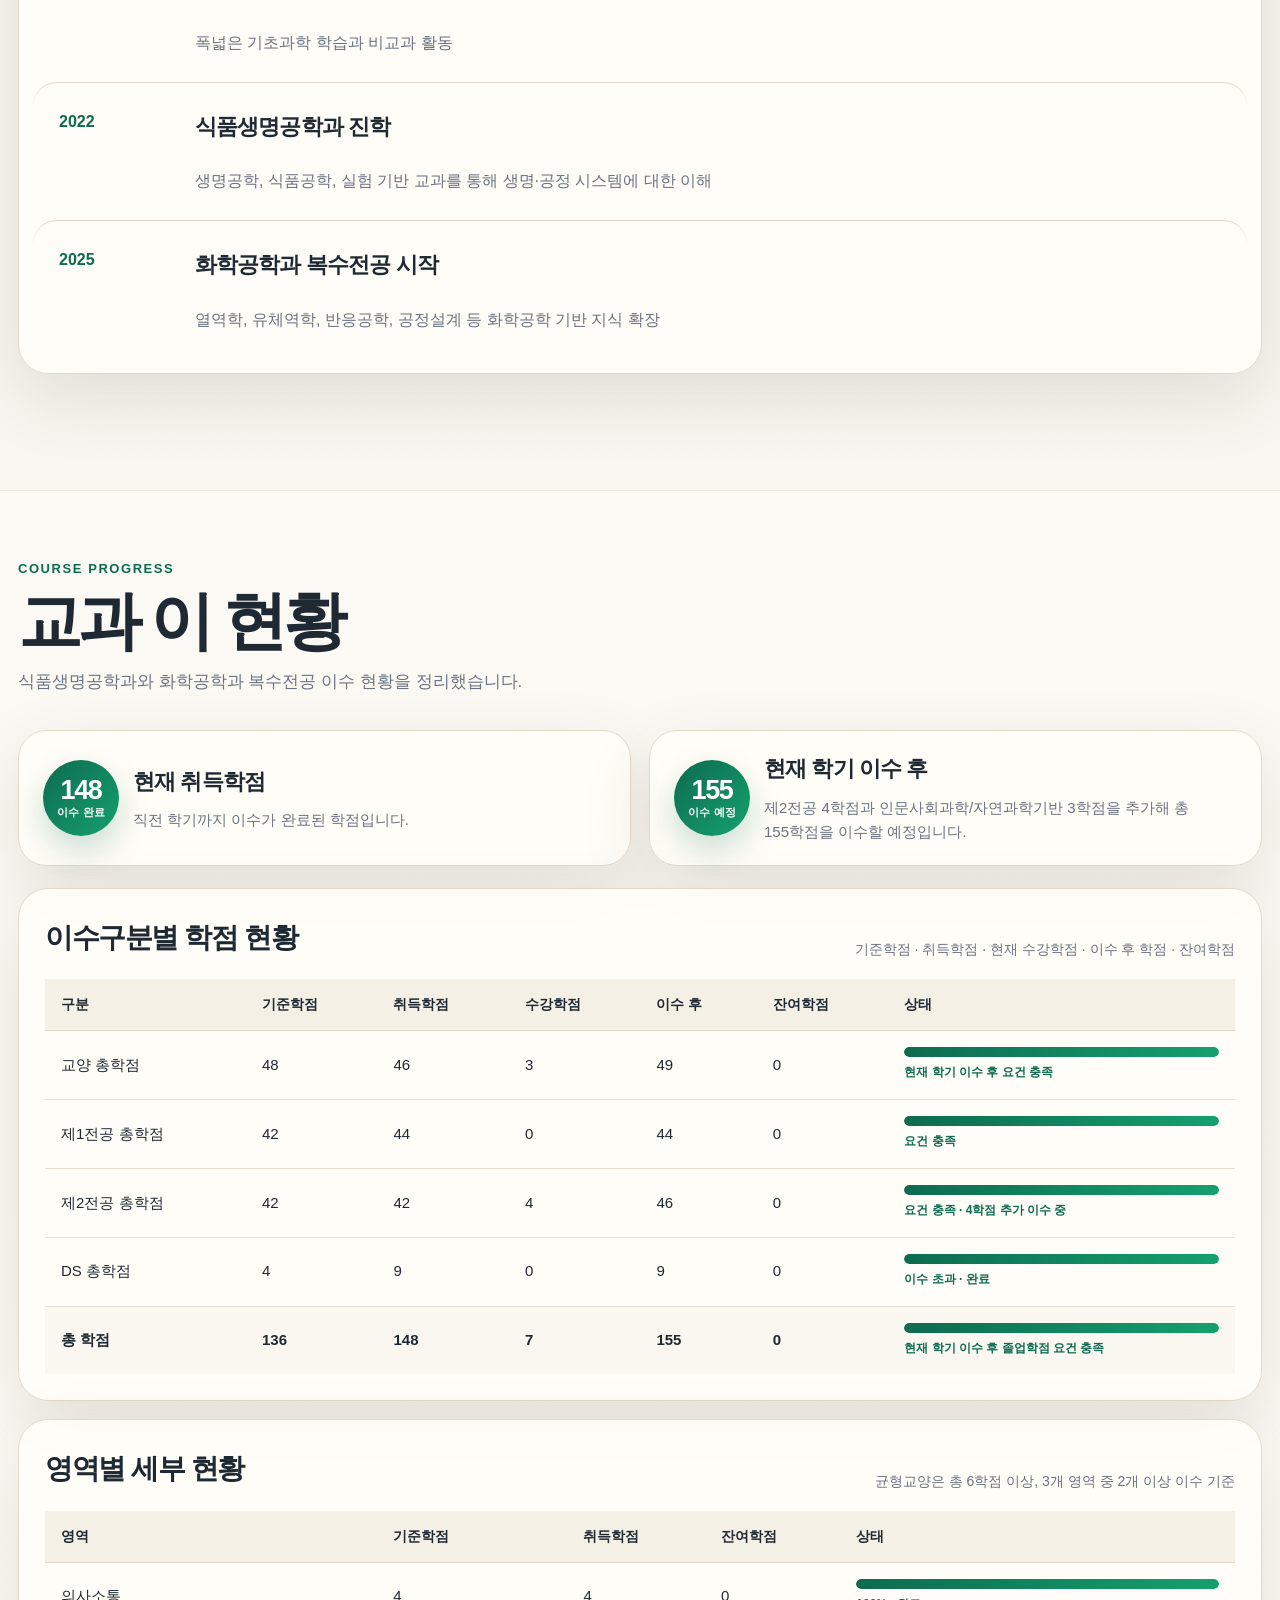
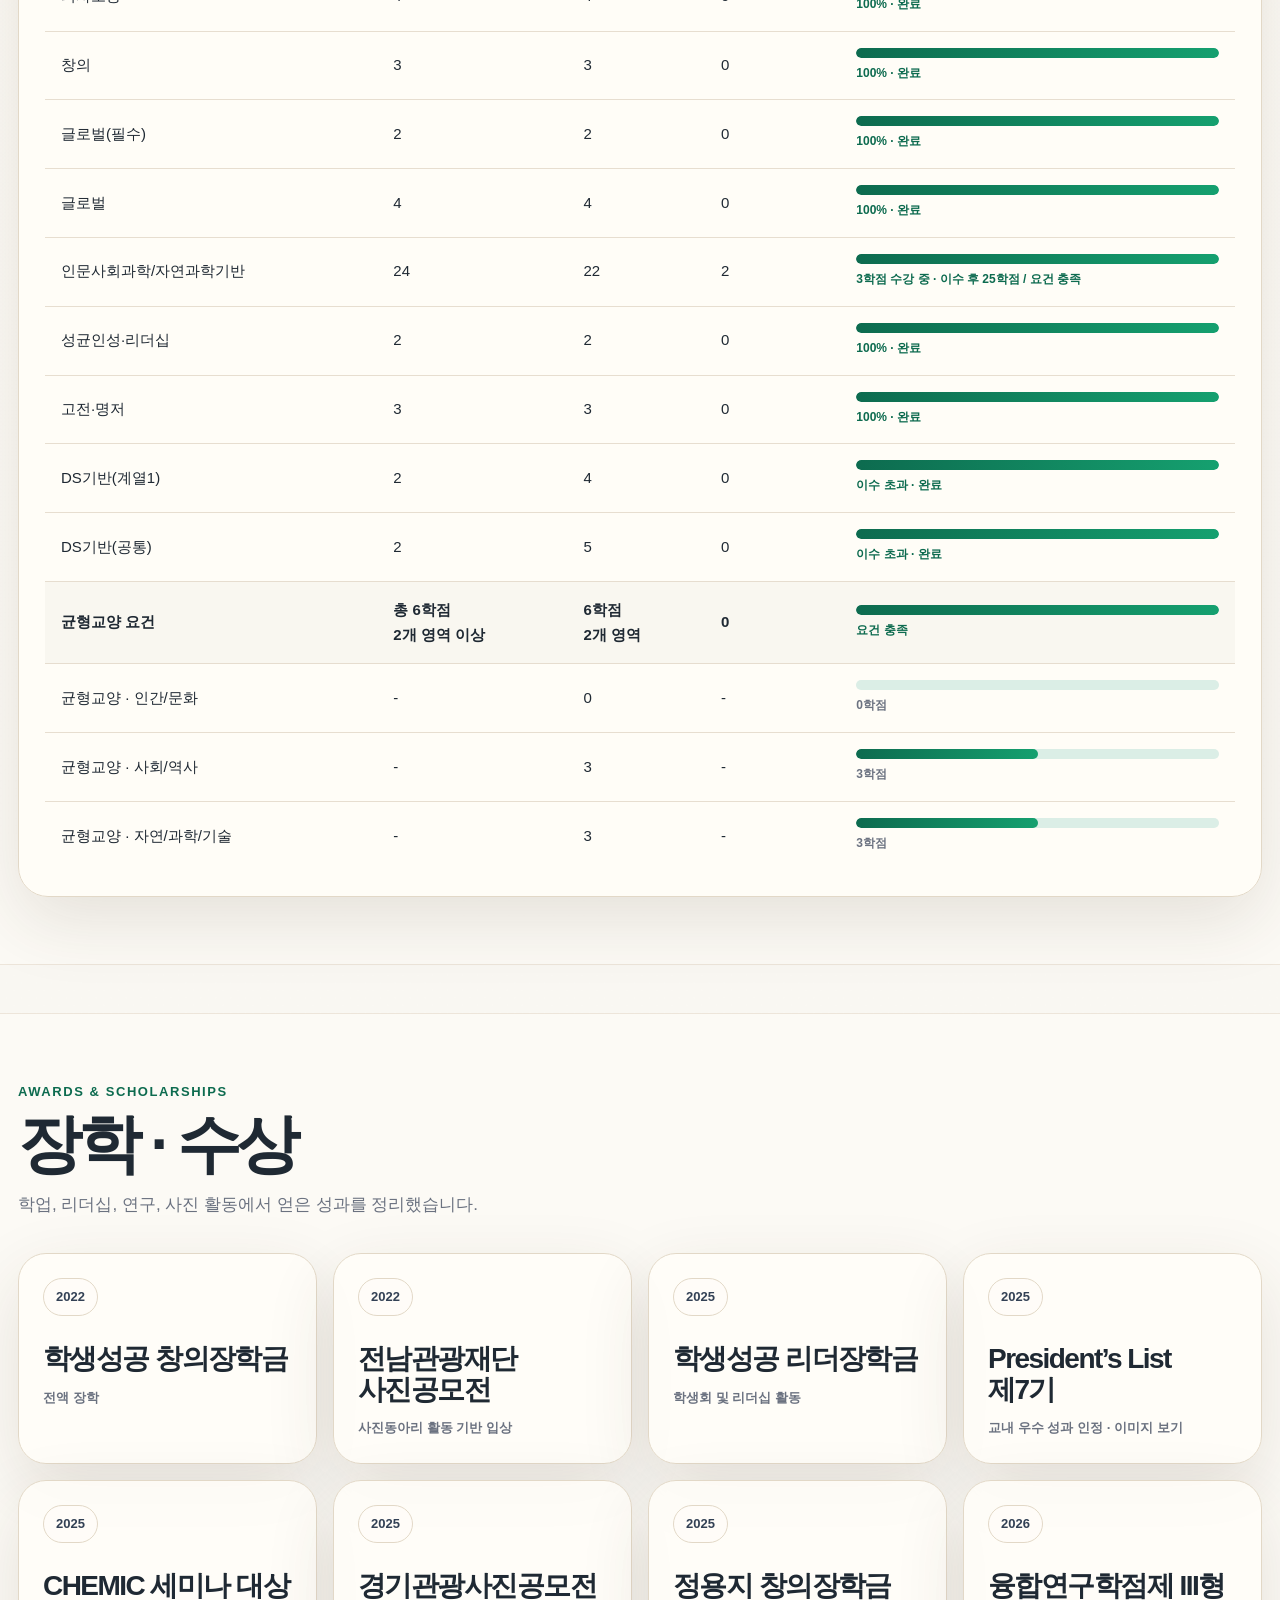
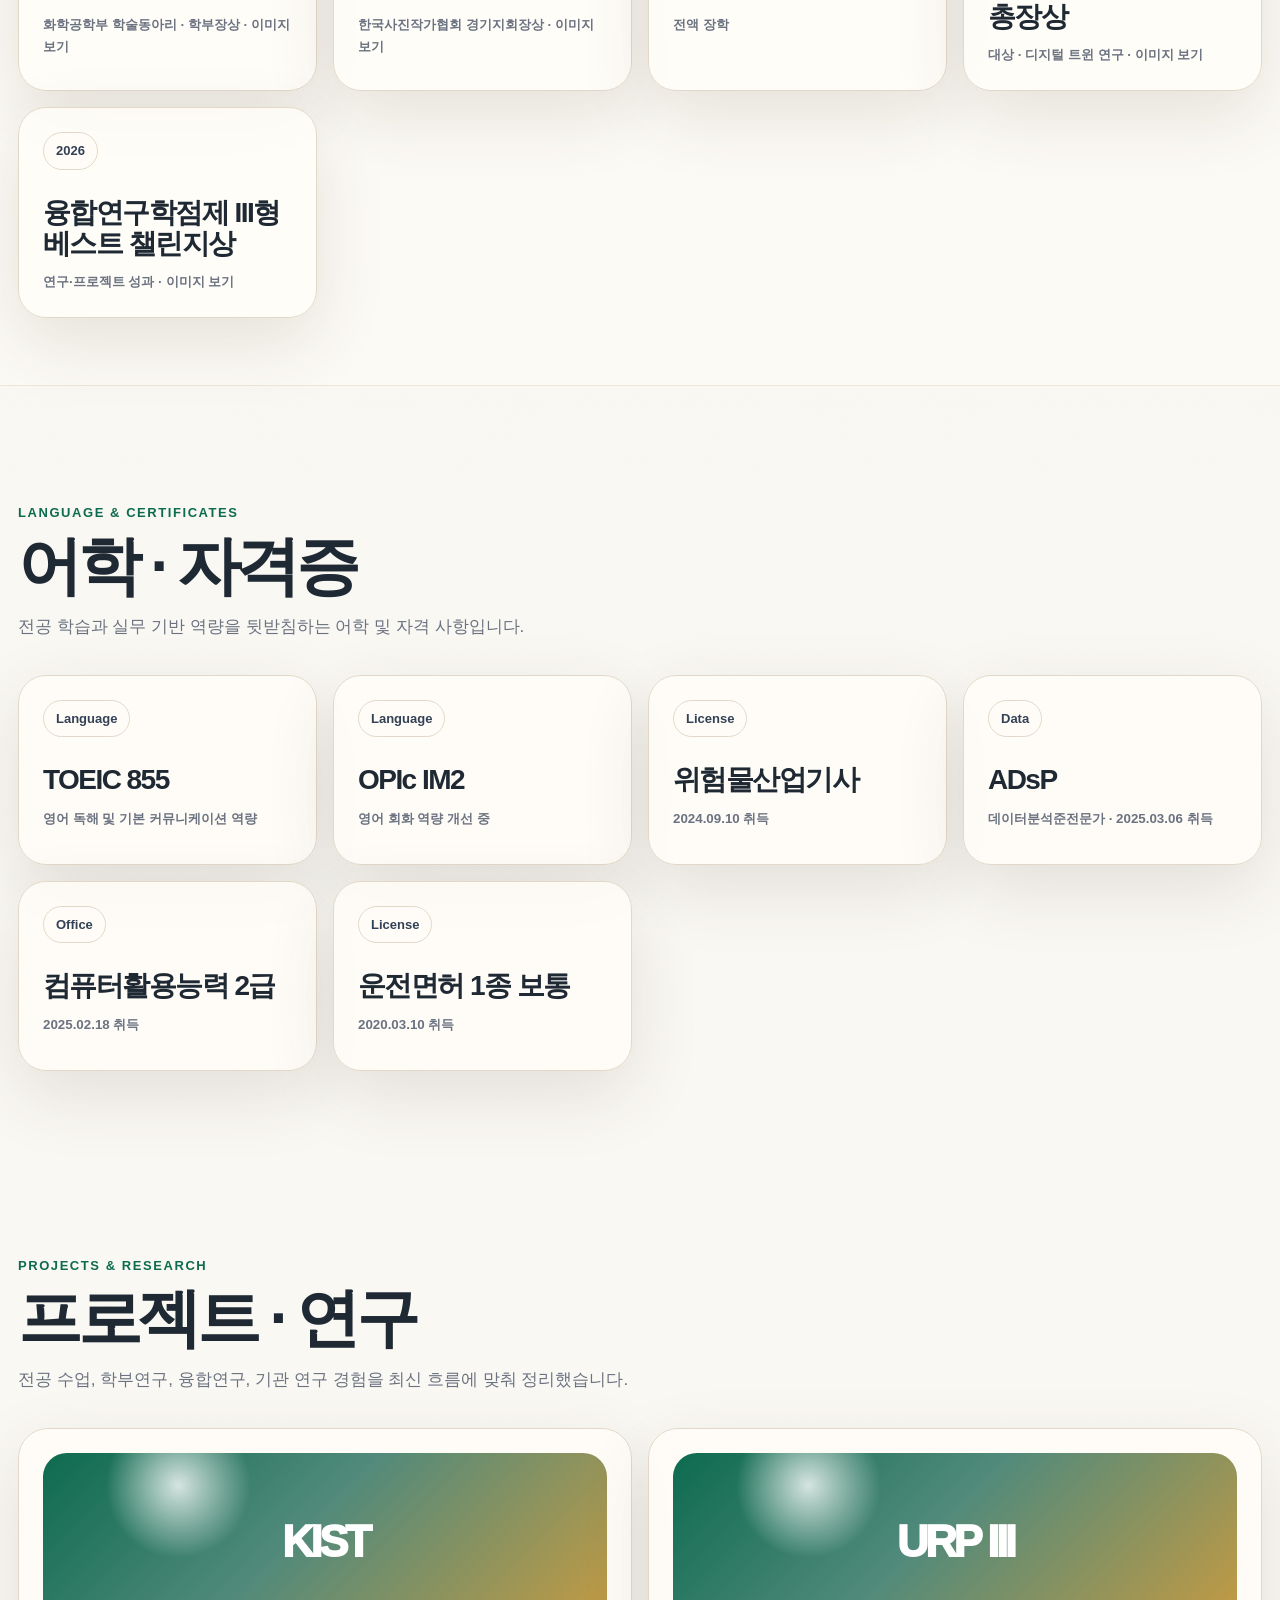
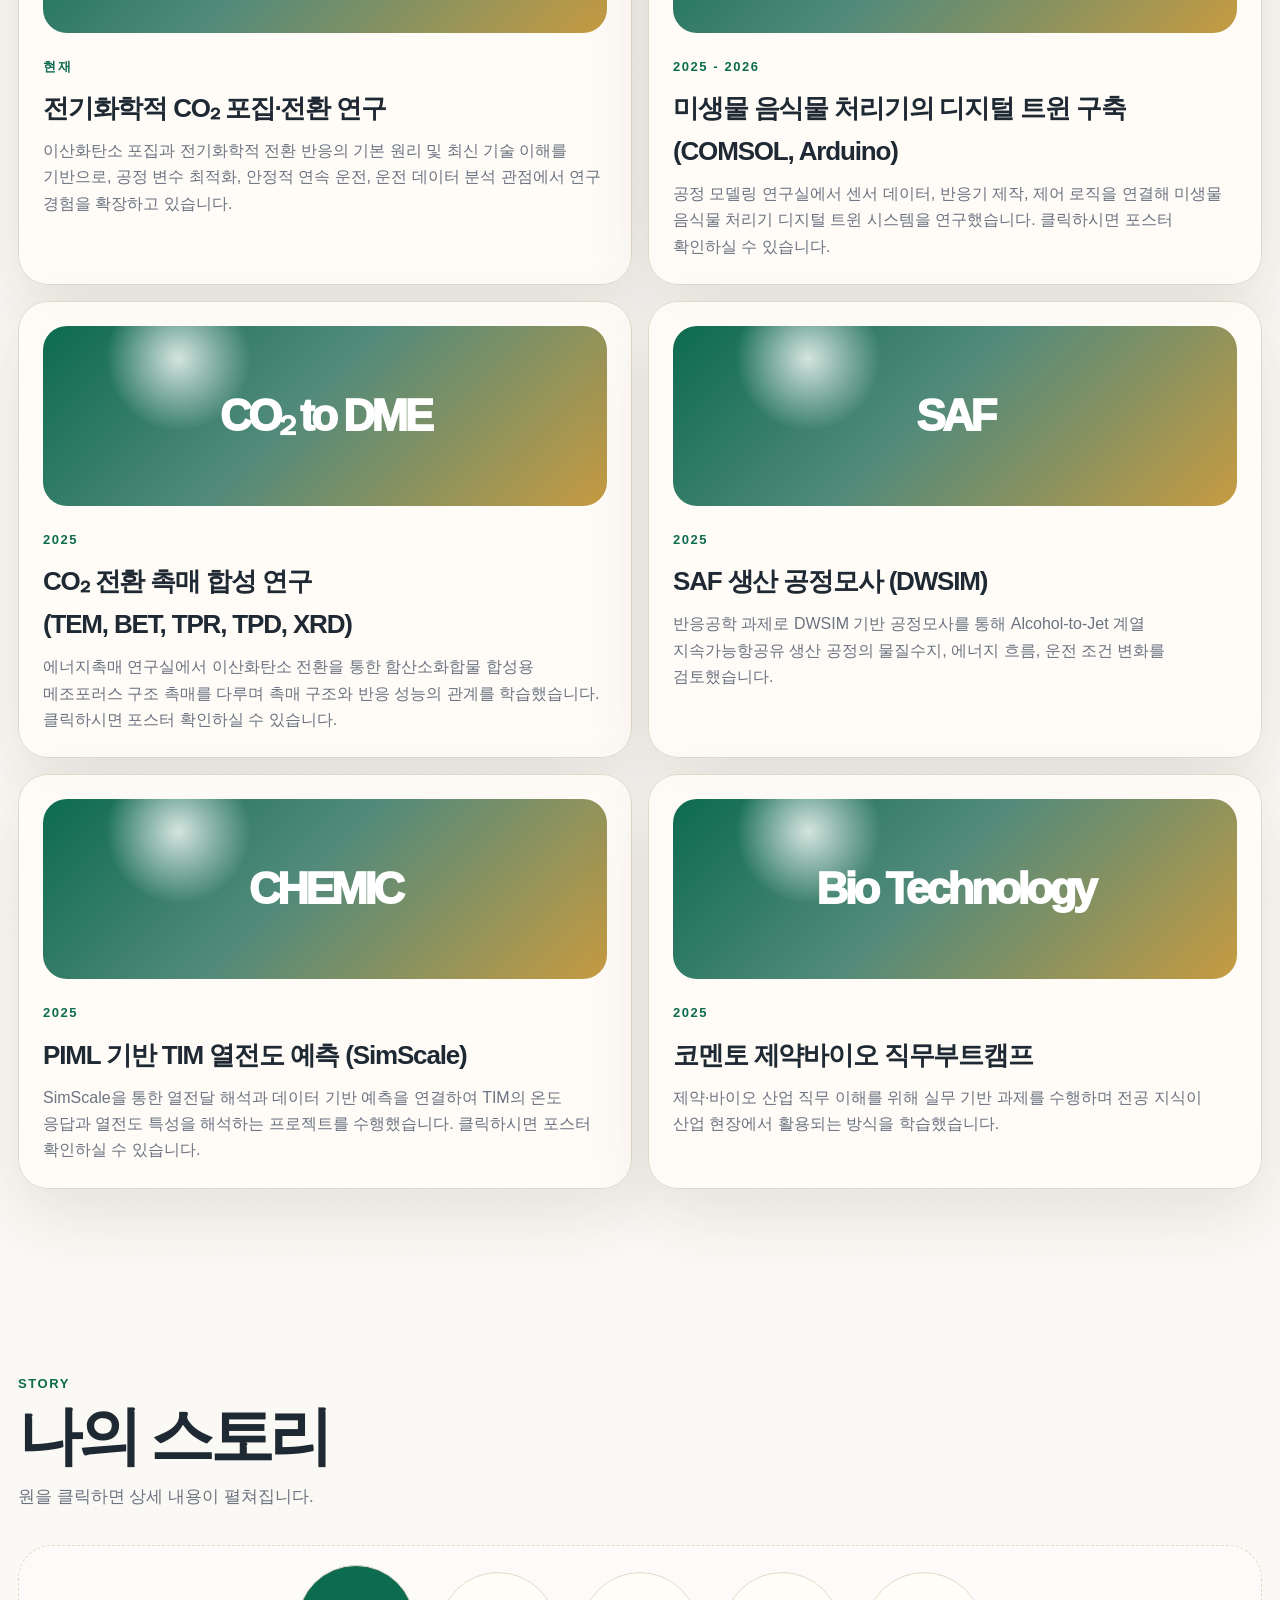
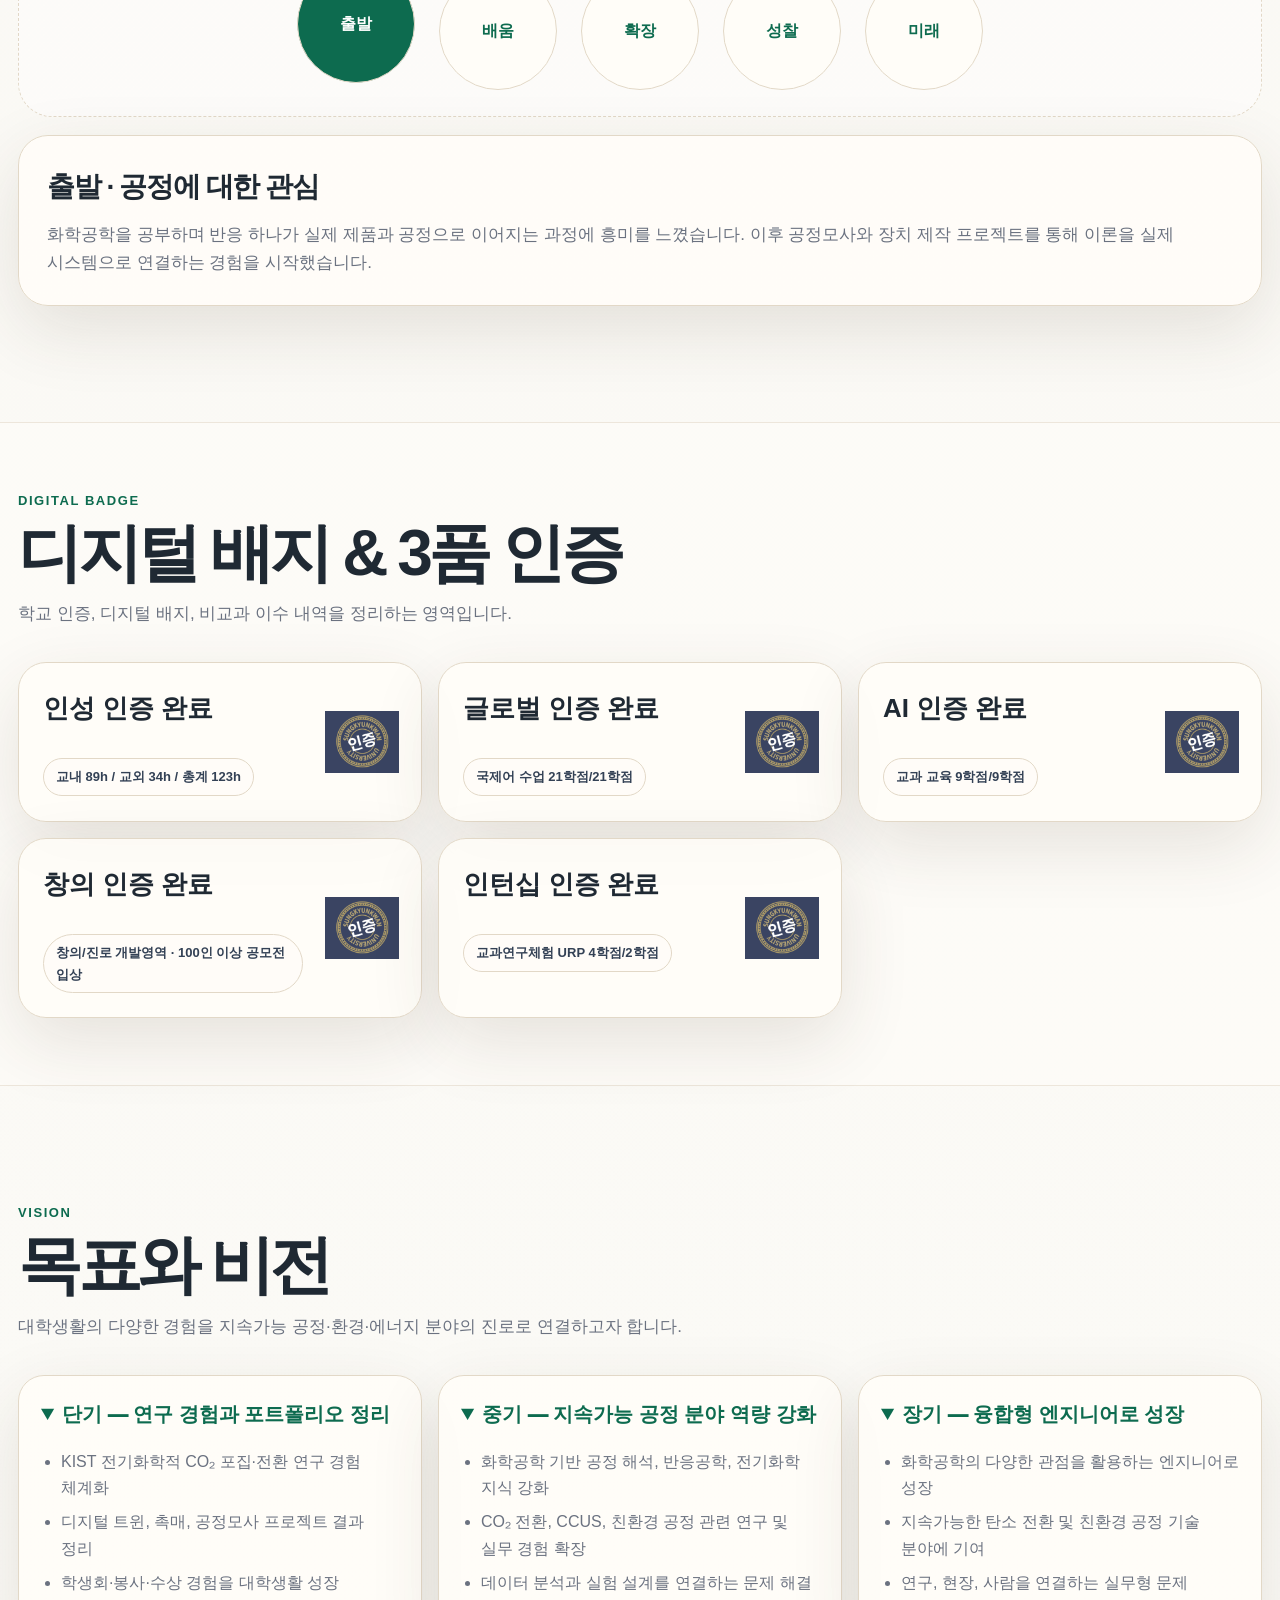
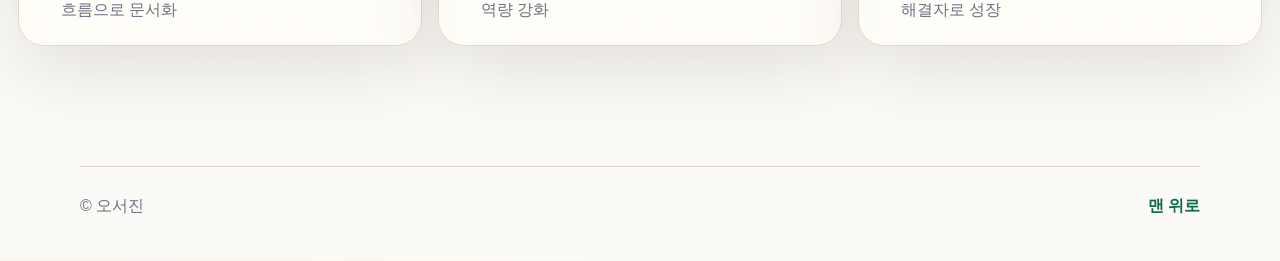
==== commit 5b6df916: "Update index.html" ====
--- a/index.html
+++ b/index.html
@@ -326,113 +326,144 @@
 </div>
 
   <div class="grade-table-card reveal">
-    <div class="grade-table-head">
-      <h3>이수구분별 학점 현황</h3>
-      <span>기준학점 · 취득학점 · 수강학점 · 반영 후 · 잔여학점 기준</span>
-    </div>
-
-    <div class="grade-table-scroll">
-      <table class="grade-table">
-        <thead>
-          <tr>
-            <th>구분</th>
-            <th>기준학점</th>
-            <th>취득학점</th>
-            <th>수강학점</th>
-            <th>반영 후</th>
-            <th>잔여학점</th>
-            <th>상태</th>
-          </tr>
-        </thead>
-        <tbody>
-          <tr>
-            <td>교양 총학점</td>
-            <td>48</td>
-            <td>46</td>
-            <td>3</td>
-            <td>49</td>
-            <td>0</td>
-            <td>
-              <div class="grade-progress">
-                <div class="grade-progress-track">
-                  <span class="grade-progress-fill" style="width:96%;"></span>
-                </div>
-                <small>96% · 2학점 잔여</small>
-              </div>
-            </td>
-          </tr>
-
-          <tr>
-            <td>제1전공 총학점</td>
-            <td>42</td>
-            <td>35</td>
-            <td>9</td>
-            <td>44</td>
-            <td>0</td>
-            <td>
-              <div class="grade-progress">
-                <div class="grade-progress-track">
-                  <span class="grade-progress-fill" style="width:100%;"></span>
-                </div>
-                <small class="grade-complete">수강 반영 시 완료</small>
-              </div>
-            </td>
-          </tr>
-
-          <tr>
-            <td>제2전공 총학점</td>
-            <td>42</td>
-            <td>42</td>
-            <td>4</td>
-            <td>46</td>
-            <td>0</td>
-            <td>
-              <div class="grade-progress">
-                <div class="grade-progress-track">
-                  <span class="grade-progress-fill" style="width:100%;"></span>
-                </div>
-                <small class="grade-complete">수강 반영 시 완료</small>
-              </div>
-            </td>
-          </tr>
-
-          <tr>
-            <td>DS 총학점</td>
-            <td>4</td>
-            <td>9</td>
-            <td>0</td>
-            <td>9</td>
-            <td>0</td>
-            <td>
-              <div class="grade-progress">
-                <div class="grade-progress-track">
-                  <span class="grade-progress-fill" style="width:100%;"></span>
-                </div>
-                <small class="grade-complete">이수 초과 · 완료</small>
-              </div>
-            </td>
-          </tr>
-
-          <tr class="grade-total-row">
-            <td>총 학점</td>
-            <td>136</td>
-            <td>148</td>
-            <td>7</td>
-            <td>155</td>
-            <td>0</td>
-            <td>
-              <div class="grade-progress">
-                <div class="grade-progress-track">
-                  <span class="grade-progress-fill" style="width:100%;"></span>
-                </div>
-                <small class="grade-complete">수강 반영 시 졸업요건 충족</small>
-              </div>
-            </td>
-          </tr>
-        </tbody>
-      </table>
-    </div>
-  </div>
+  <div class="grade-table-head">
+    <h3>이수구분별 학점 현황</h3>
+    <span>기준학점 · 취득학점 · 현재 수강학점 · 이수 후 학점 · 잔여학점</span>
+  </div>
+
+  <div class="grade-table-scroll">
+    <table class="grade-table">
+      <thead>
+        <tr>
+          <th>구분</th>
+          <th>기준학점</th>
+          <th>취득학점</th>
+          <th>수강학점</th>
+          <th>이수 후</th>
+          <th>잔여학점</th>
+          <th>상태</th>
+        </tr>
+      </thead>
+
+      <tbody>
+        <!-- 교양 -->
+        <tr>
+          <td>교양 총학점</td>
+          <td>48</td>
+          <td>46</td>
+          <td>3</td>
+          <td>49</td>
+          <td>0</td>
+          <td>
+            <div class="grade-progress">
+              <div class="grade-progress-track">
+                <span
+                  class="grade-progress-fill"
+                  style="width: 100%;"
+                ></span>
+              </div>
+              <small class="grade-complete">
+                현재 학기 이수 후 요건 충족
+              </small>
+            </div>
+          </td>
+        </tr>
+
+        <!-- 제1전공 -->
+        <tr>
+          <td>제1전공 총학점</td>
+          <td>42</td>
+          <td>44</td>
+          <td>0</td>
+          <td>44</td>
+          <td>0</td>
+          <td>
+            <div class="grade-progress">
+              <div class="grade-progress-track">
+                <span
+                  class="grade-progress-fill"
+                  style="width: 100%;"
+                ></span>
+              </div>
+              <small class="grade-complete">
+                요건 충족
+              </small>
+            </div>
+          </td>
+        </tr>
+
+        <!-- 제2전공 -->
+        <tr>
+          <td>제2전공 총학점</td>
+          <td>42</td>
+          <td>42</td>
+          <td>4</td>
+          <td>46</td>
+          <td>0</td>
+          <td>
+            <div class="grade-progress">
+              <div class="grade-progress-track">
+                <span
+                  class="grade-progress-fill"
+                  style="width: 100%;"
+                ></span>
+              </div>
+              <small class="grade-complete">
+                요건 충족 · 4학점 추가 이수 중
+              </small>
+            </div>
+          </td>
+        </tr>
+
+        <!-- DS -->
+        <tr>
+          <td>DS 총학점</td>
+          <td>4</td>
+          <td>9</td>
+          <td>0</td>
+          <td>9</td>
+          <td>0</td>
+          <td>
+            <div class="grade-progress">
+              <div class="grade-progress-track">
+                <span
+                  class="grade-progress-fill"
+                  style="width: 100%;"
+                ></span>
+              </div>
+              <small class="grade-complete">
+                이수 초과 · 완료
+              </small>
+            </div>
+          </td>
+        </tr>
+
+        <!-- 총 학점 -->
+        <tr class="grade-total-row">
+          <td>총 학점</td>
+          <td>136</td>
+          <td>148</td>
+          <td>7</td>
+          <td>155</td>
+          <td>0</td>
+          <td>
+            <div class="grade-progress">
+              <div class="grade-progress-track">
+                <span
+                  class="grade-progress-fill"
+                  style="width: 100%;"
+                ></span>
+              </div>
+              <small class="grade-complete">
+                현재 학기 이수 후 졸업학점 요건 충족
+              </small>
+            </div>
+          </td>
+        </tr>
+      </tbody>
+    </table>
+  </div>
+</div>
 
   <div class="grade-table-card reveal grade-subtable-card">
     <div class="grade-table-head">
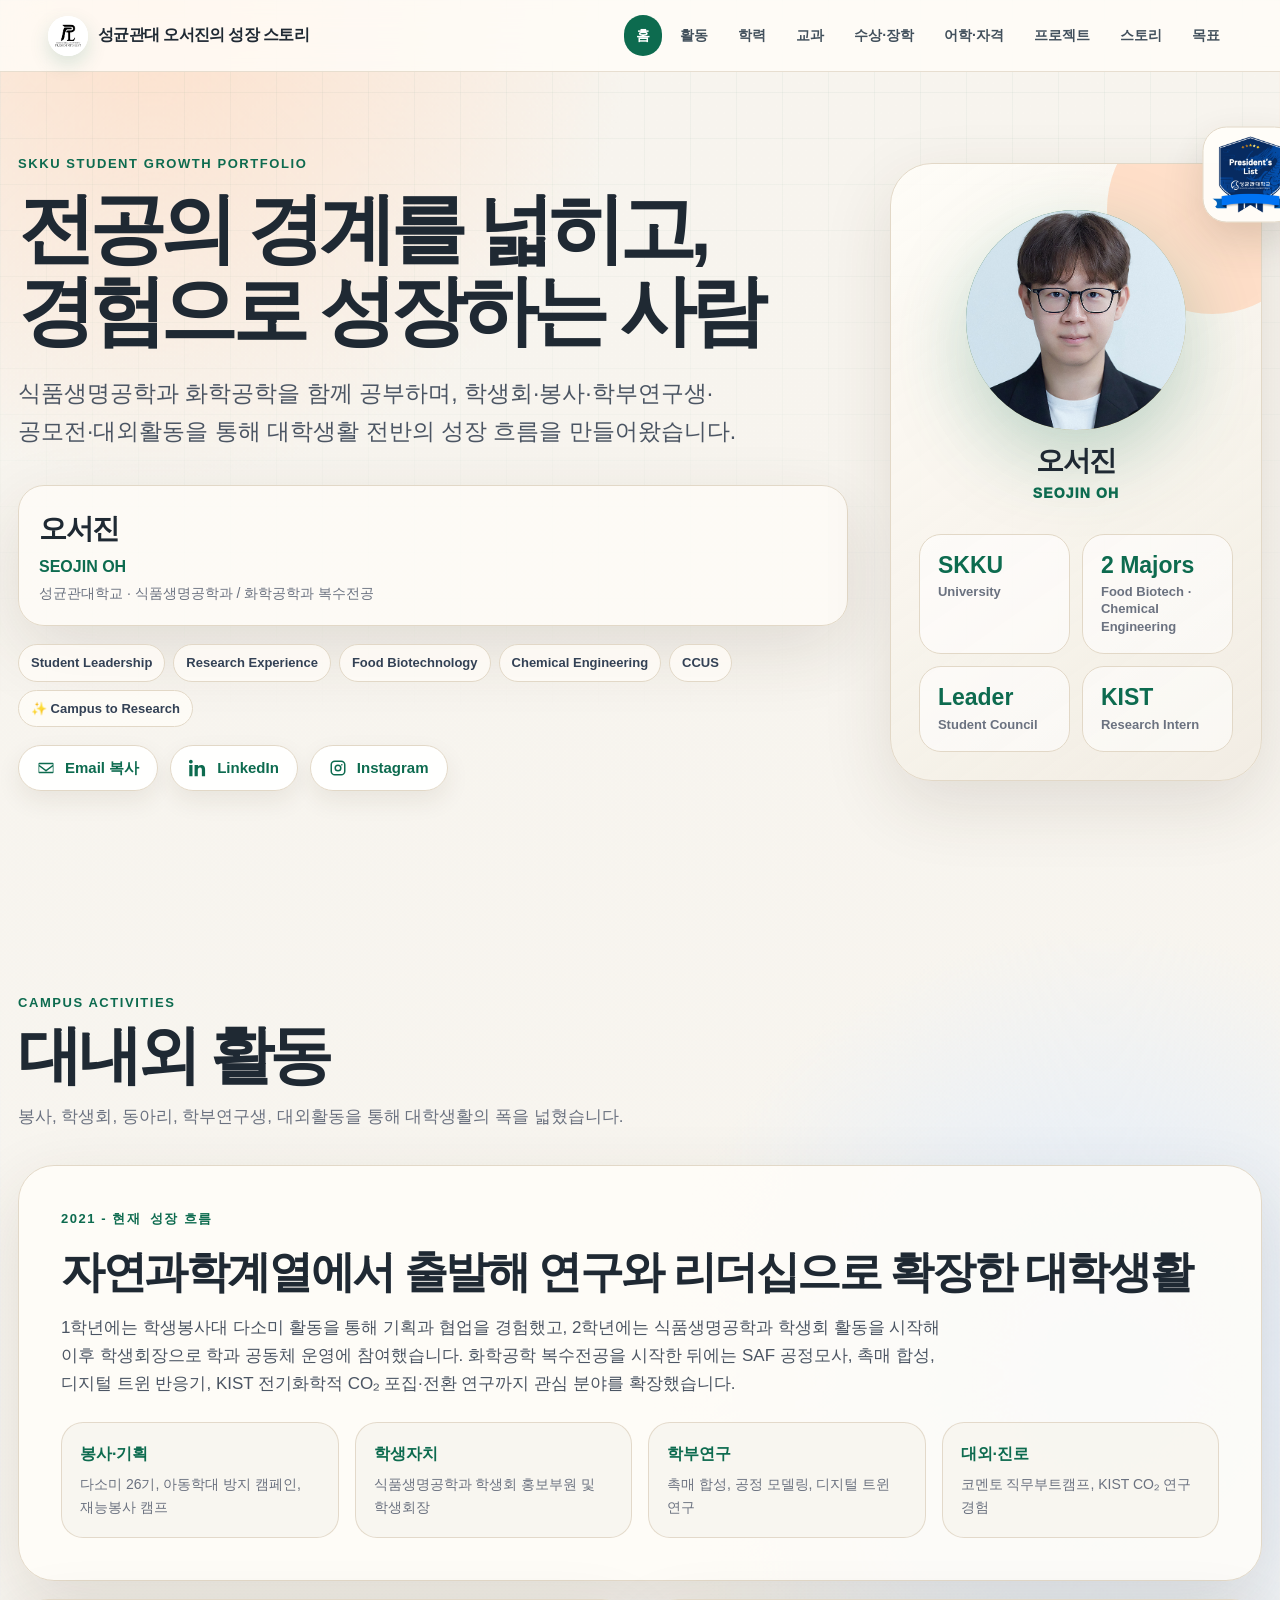
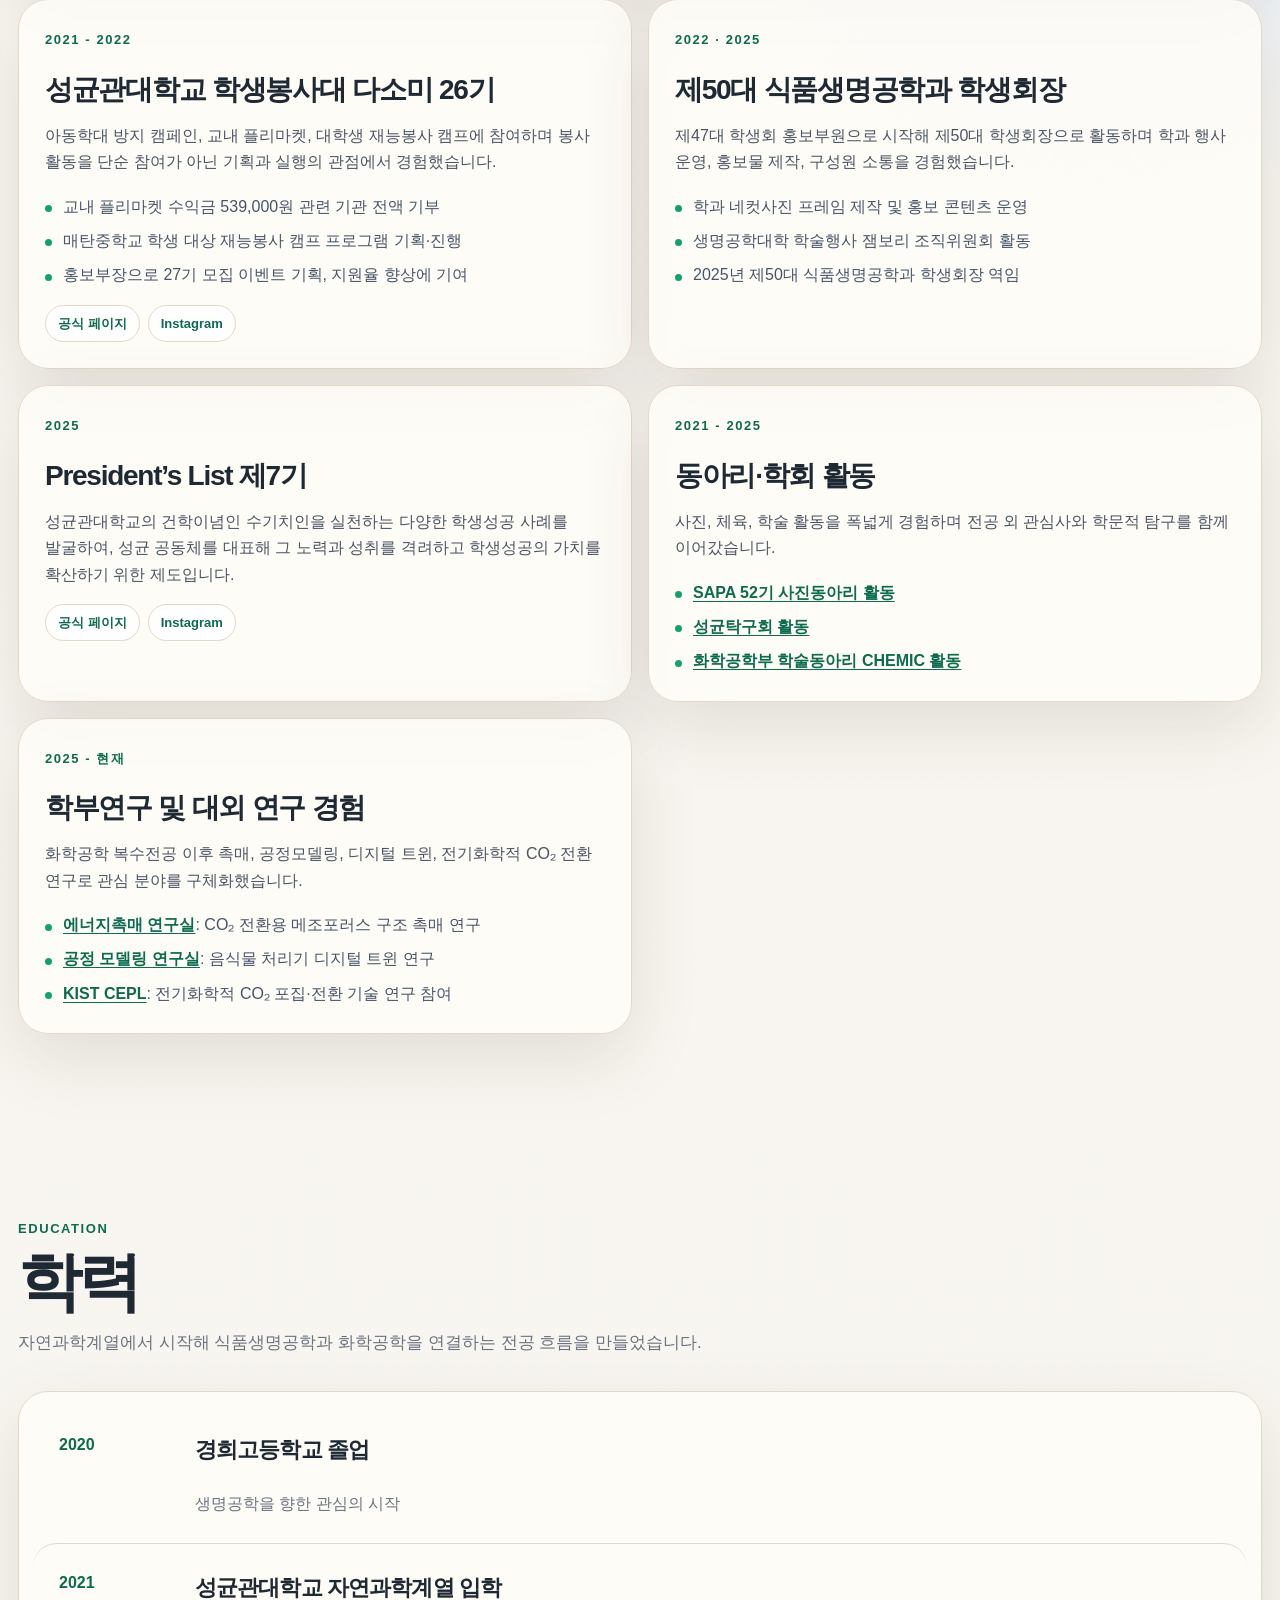
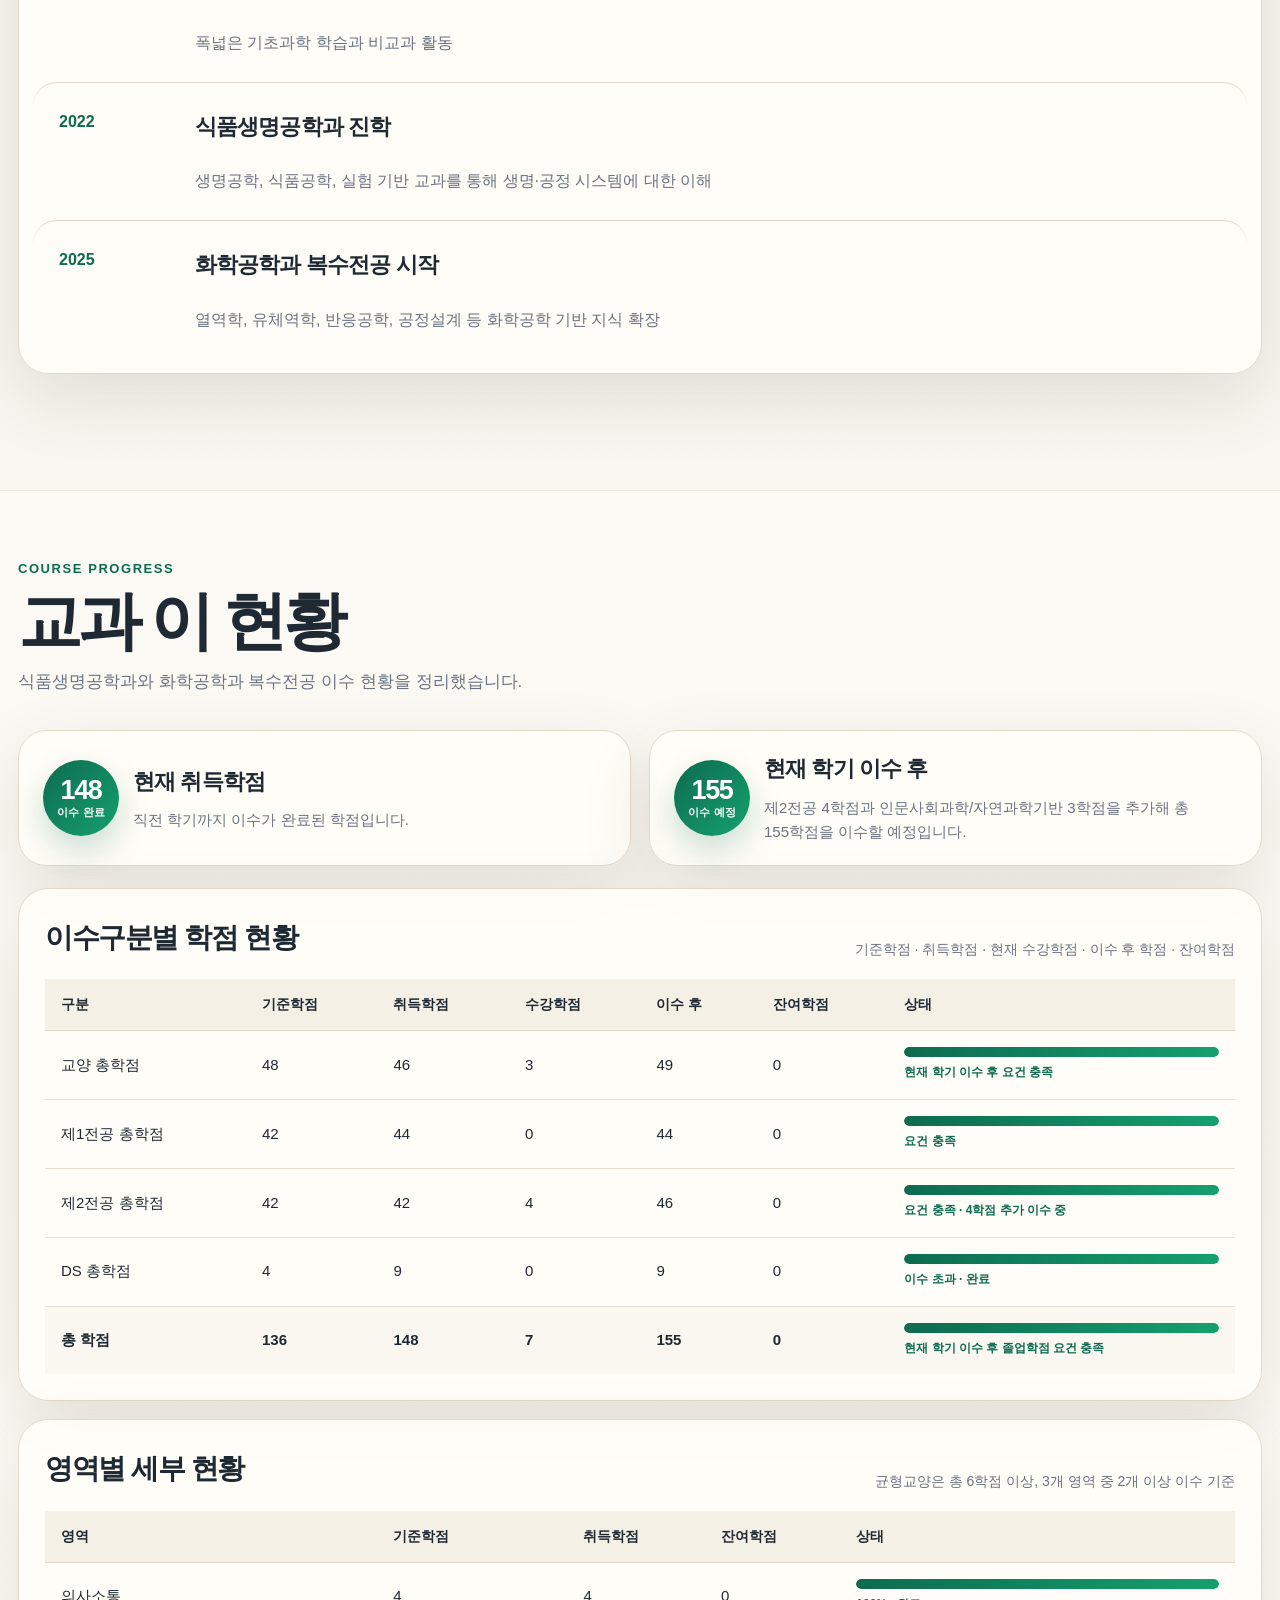
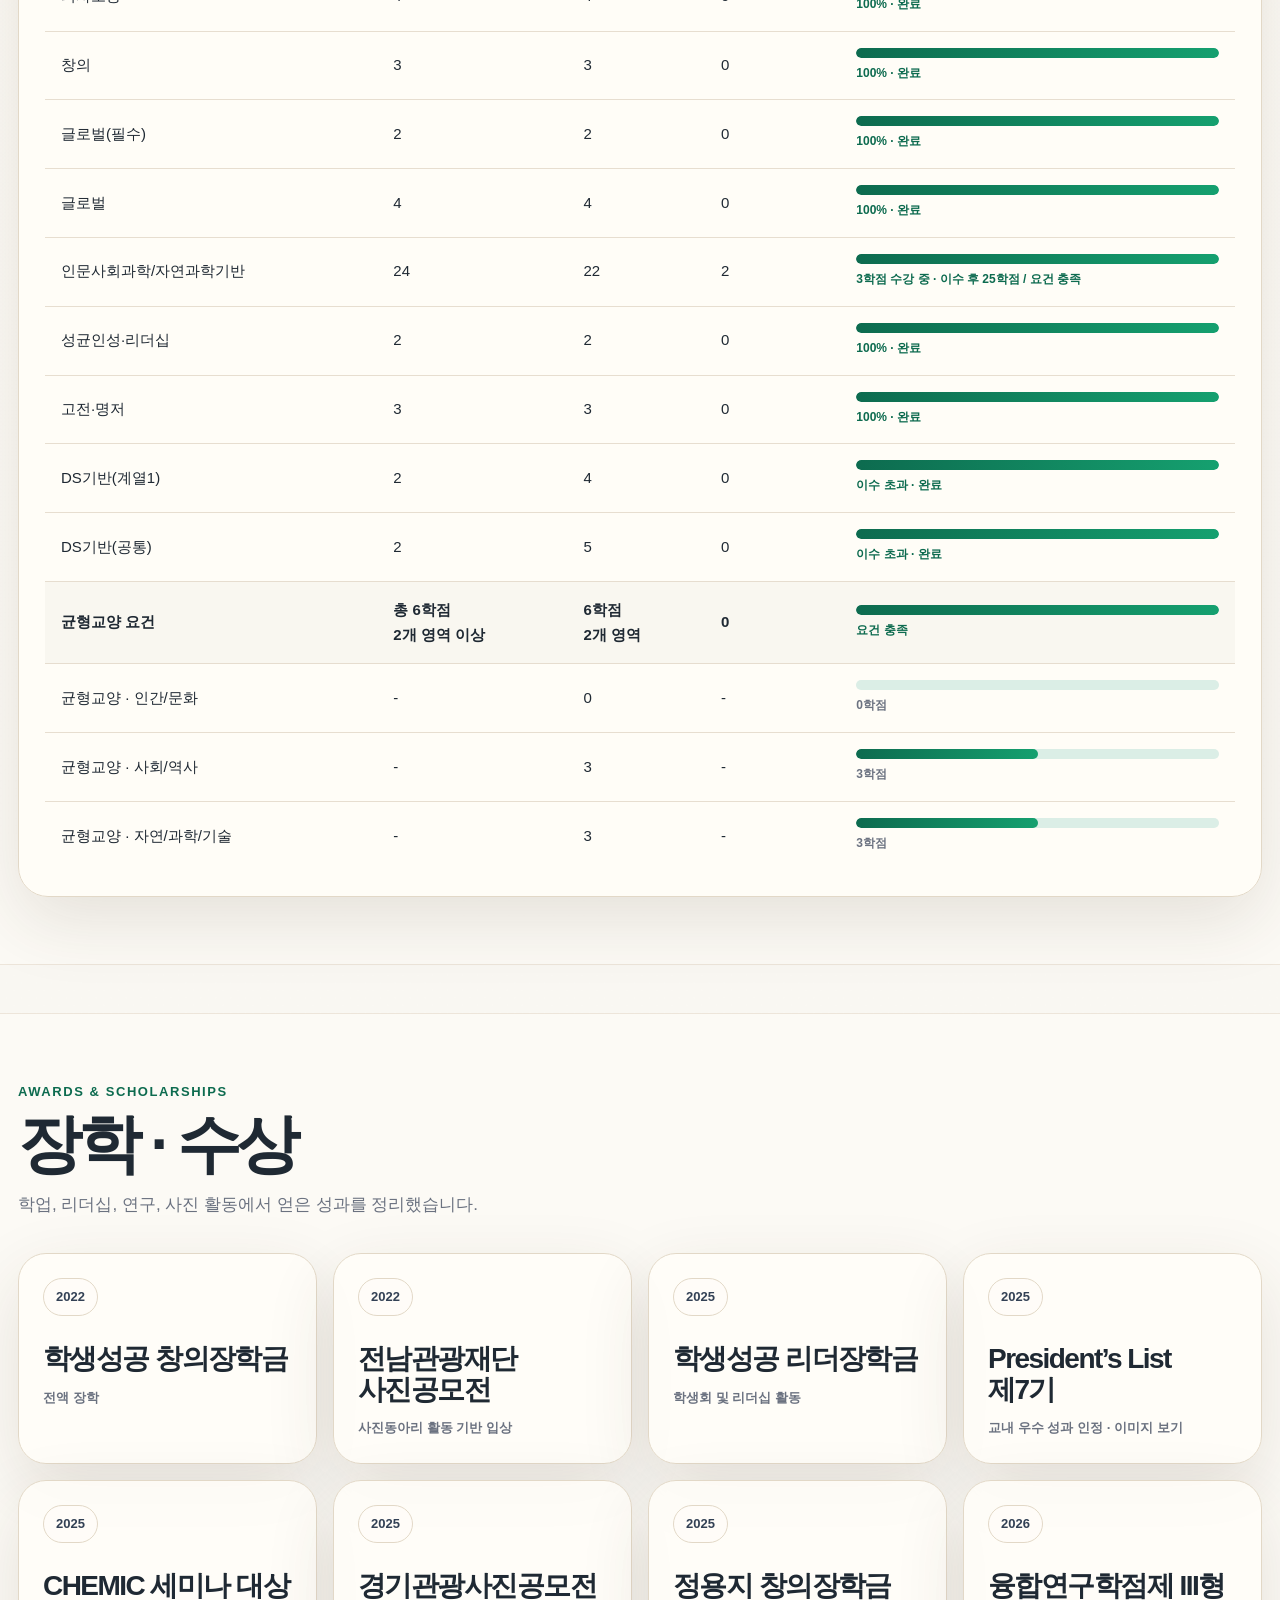
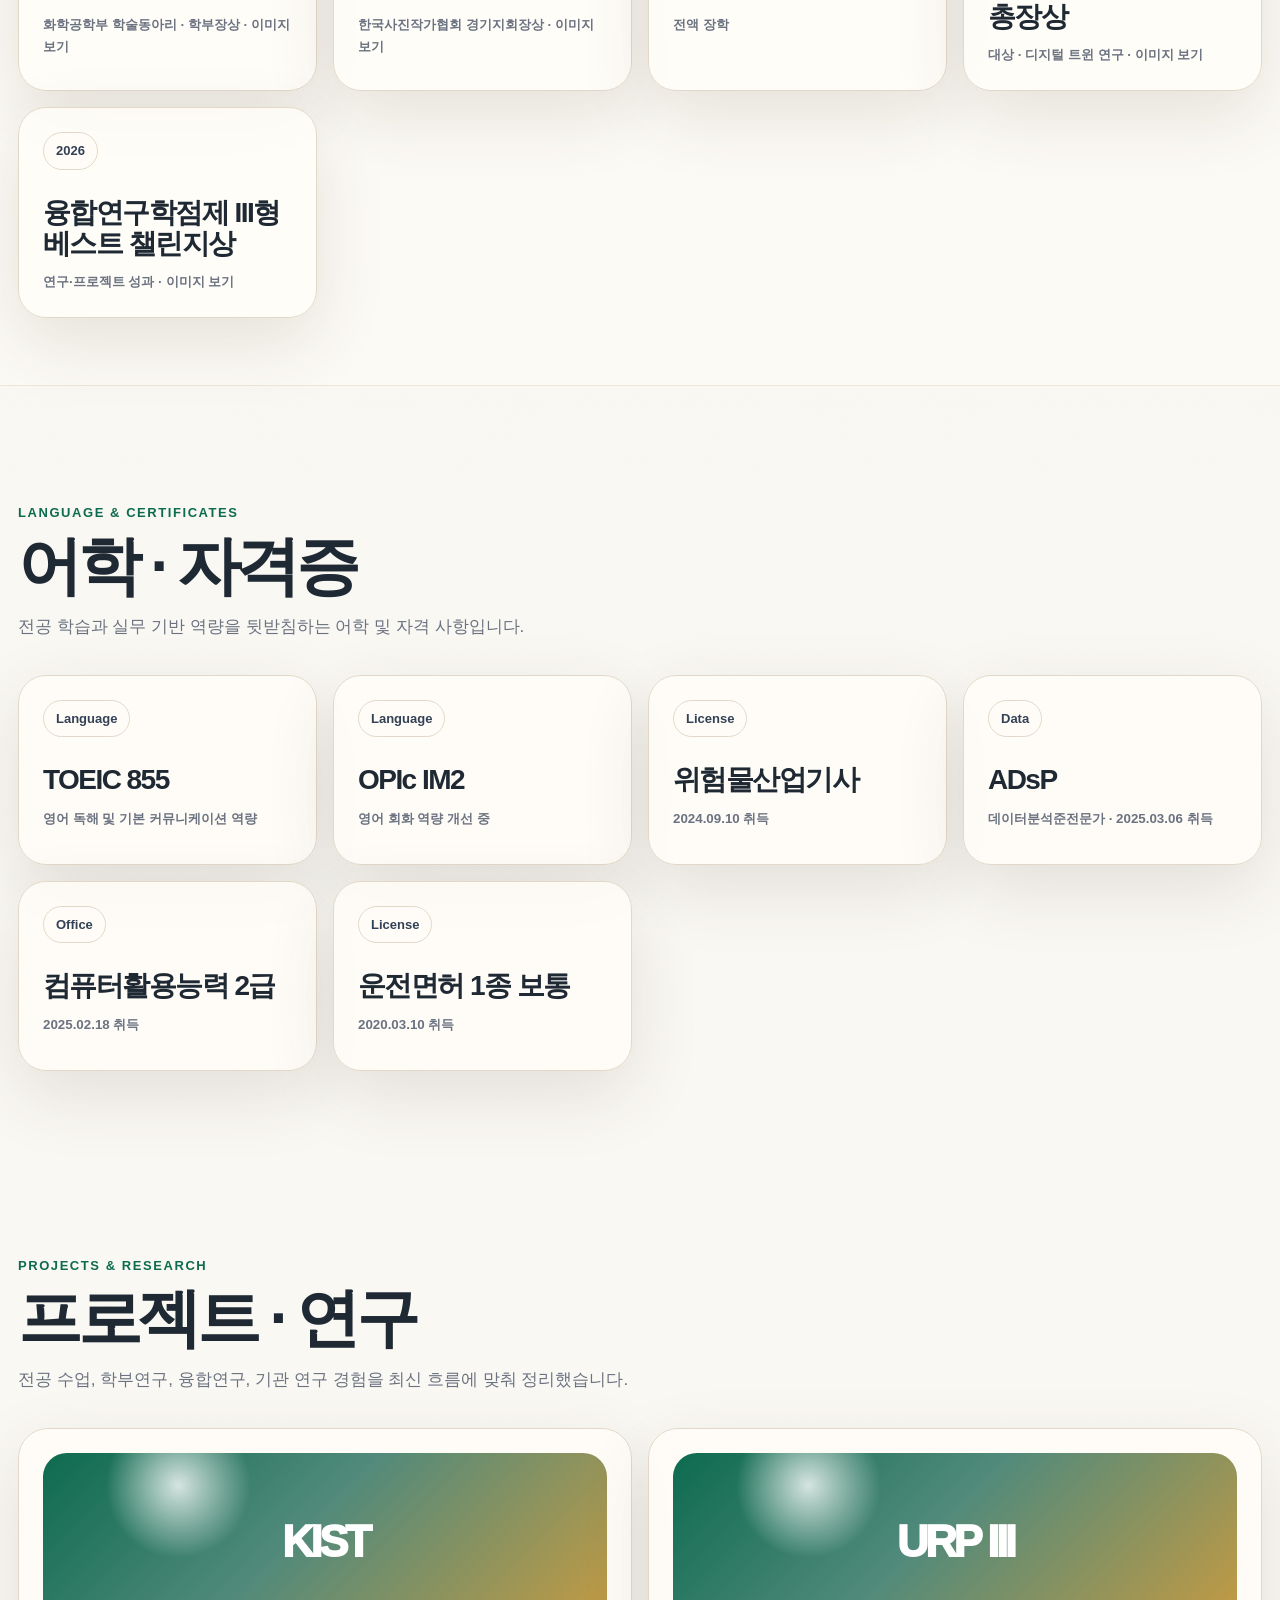
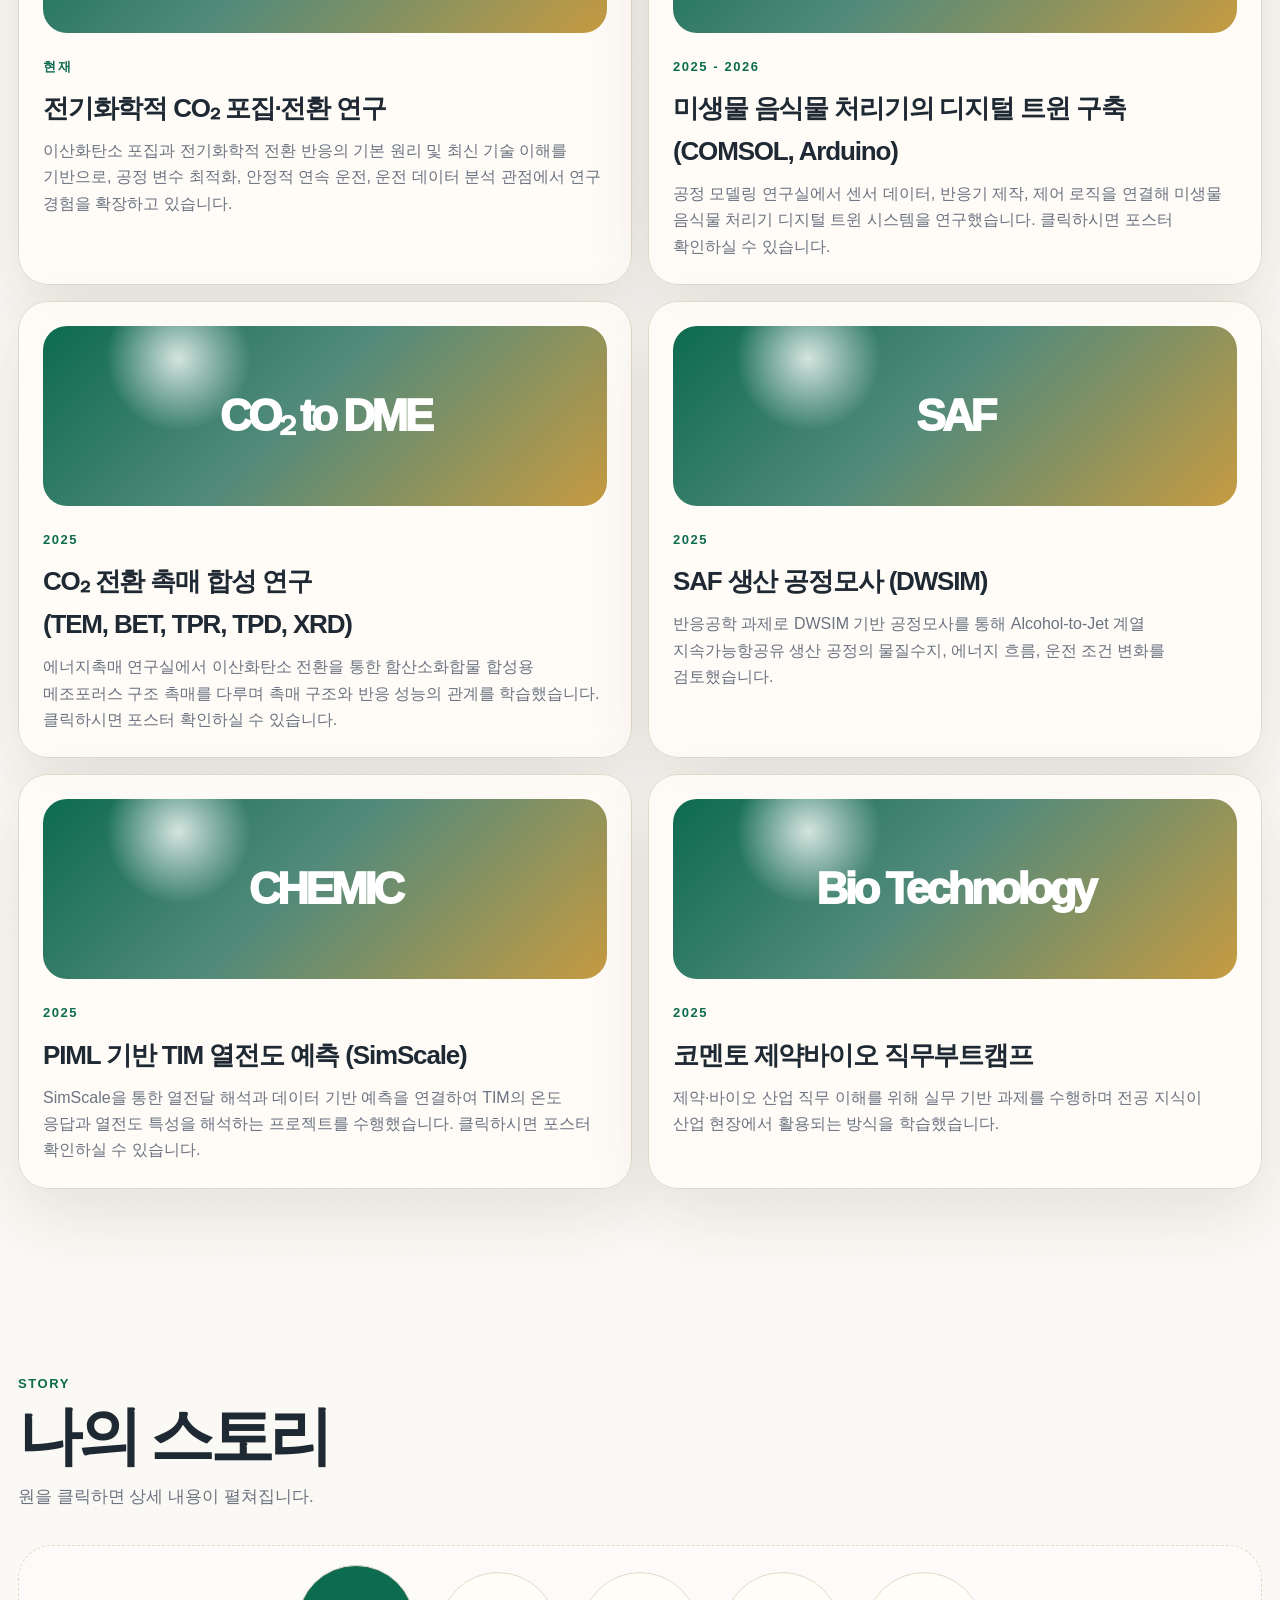
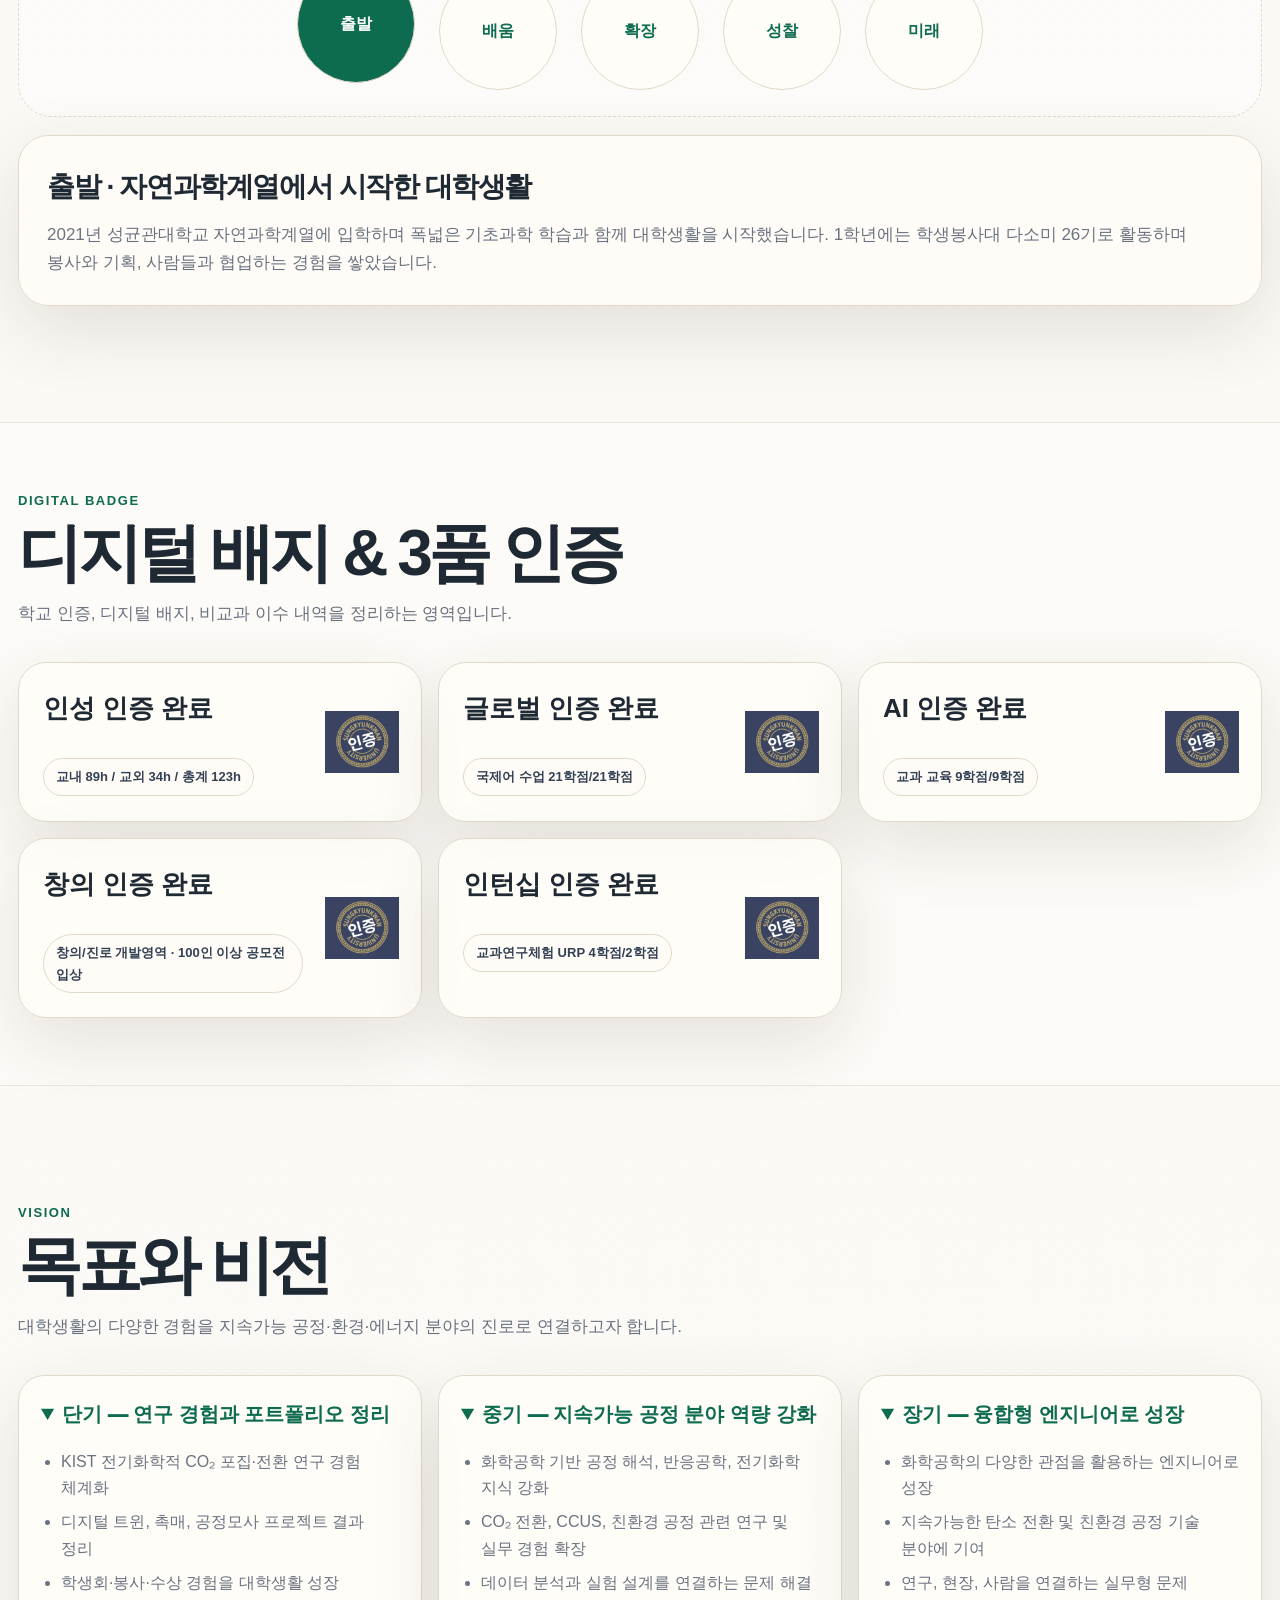
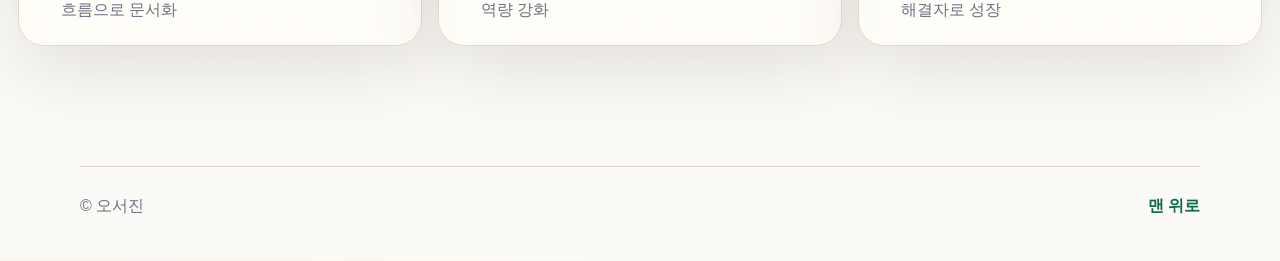
==== commit cd8c25d2: "Update index.html" ====
--- a/index.html
+++ b/index.html
@@ -882,12 +882,13 @@
       </div>
 
       <article class="story-card reveal" id="story-card">
-        <h3>출발 · 공정에 대한 관심</h3>
-        <p>
-          화학공학을 공부하며 반응 하나가 실제 제품과 공정으로 이어지는 과정에 흥미를 느꼈습니다.
-          이후 공정모사와 장치 제작 프로젝트를 통해 이론을 실제 시스템으로 연결하는 경험을 시작했습니다.
-        </p>
-      </article>
+  <h3>출발 · 자연과학계열에서 시작한 대학생활</h3>
+  <p>
+    2021년 성균관대학교 자연과학계열에 입학하며 폭넓은 기초과학 학습과 함께
+    대학생활을 시작했습니다. 1학년에는 학생봉사대 다소미 26기로 활동하며
+    봉사와 기획, 사람들과 협업하는 경험을 쌓았습니다.
+  </p>
+</article>
     </section>
 
 <section id="badges" class="section soft">
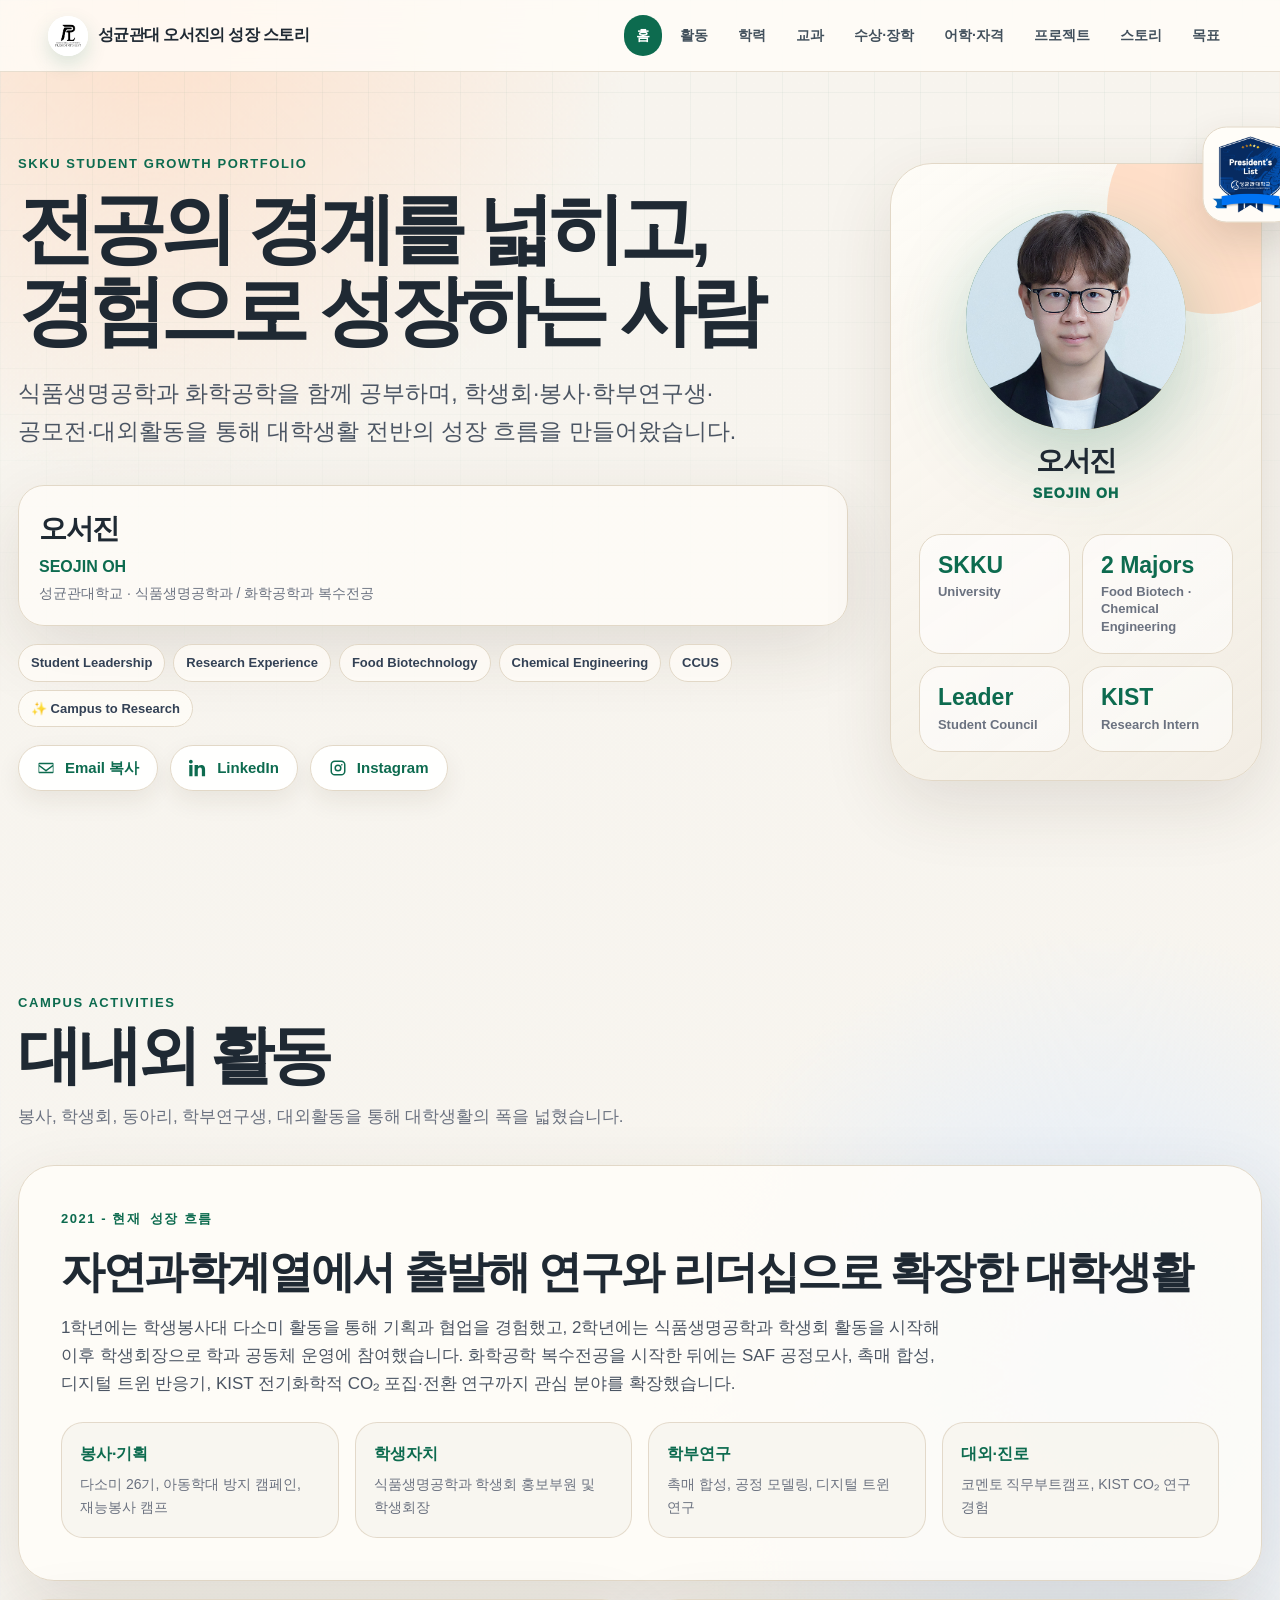
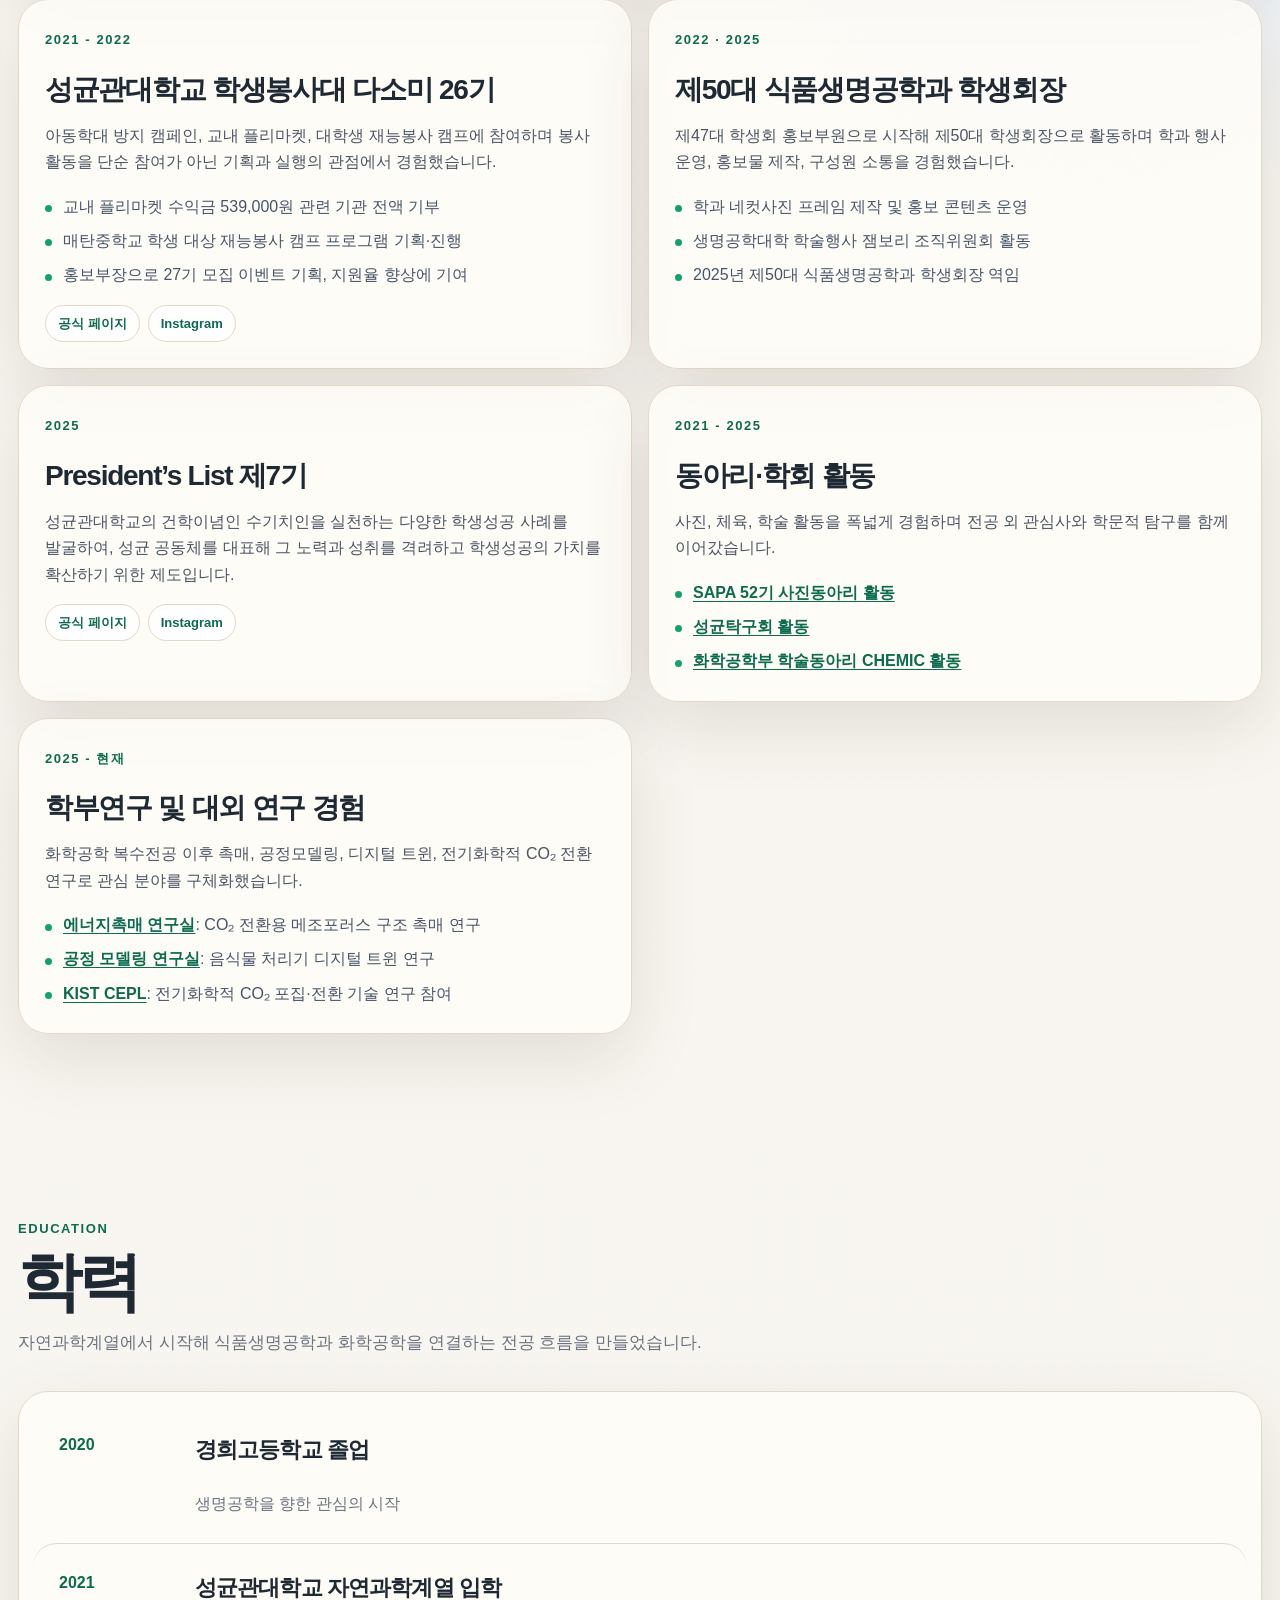
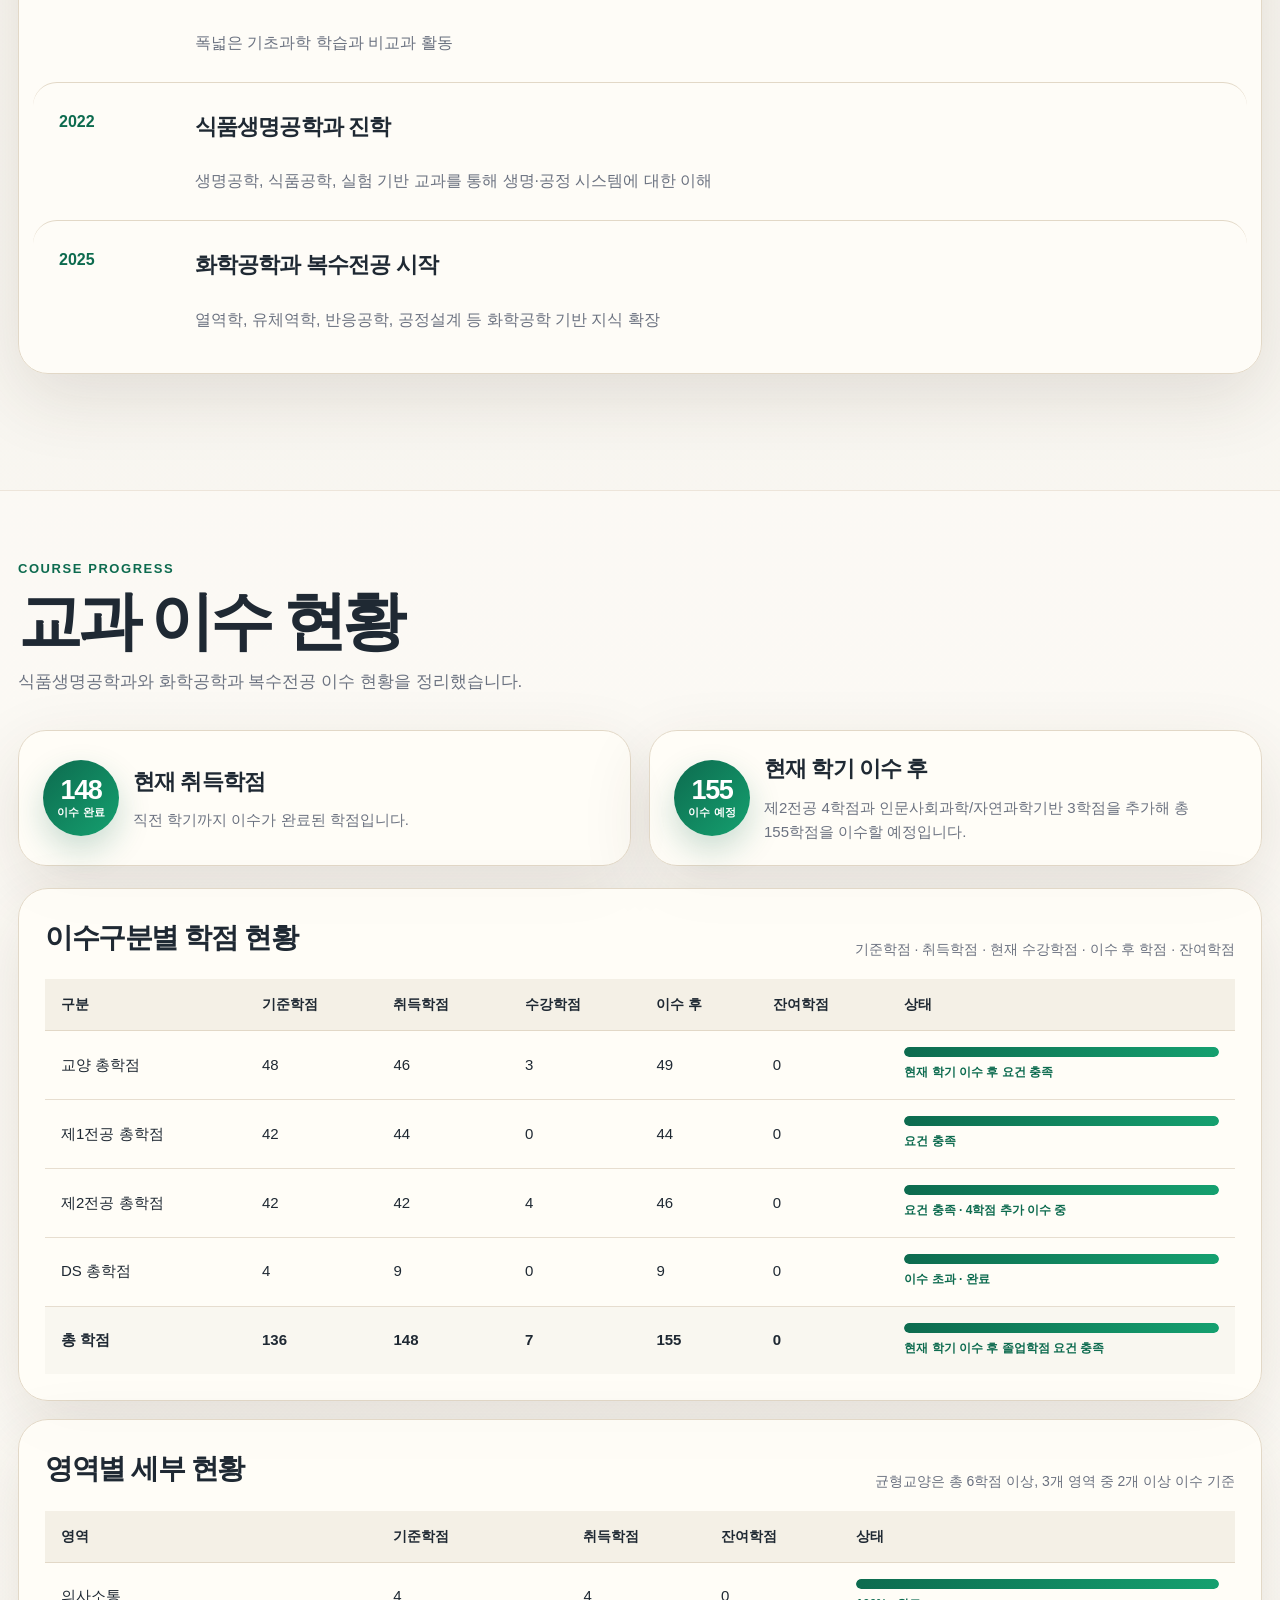
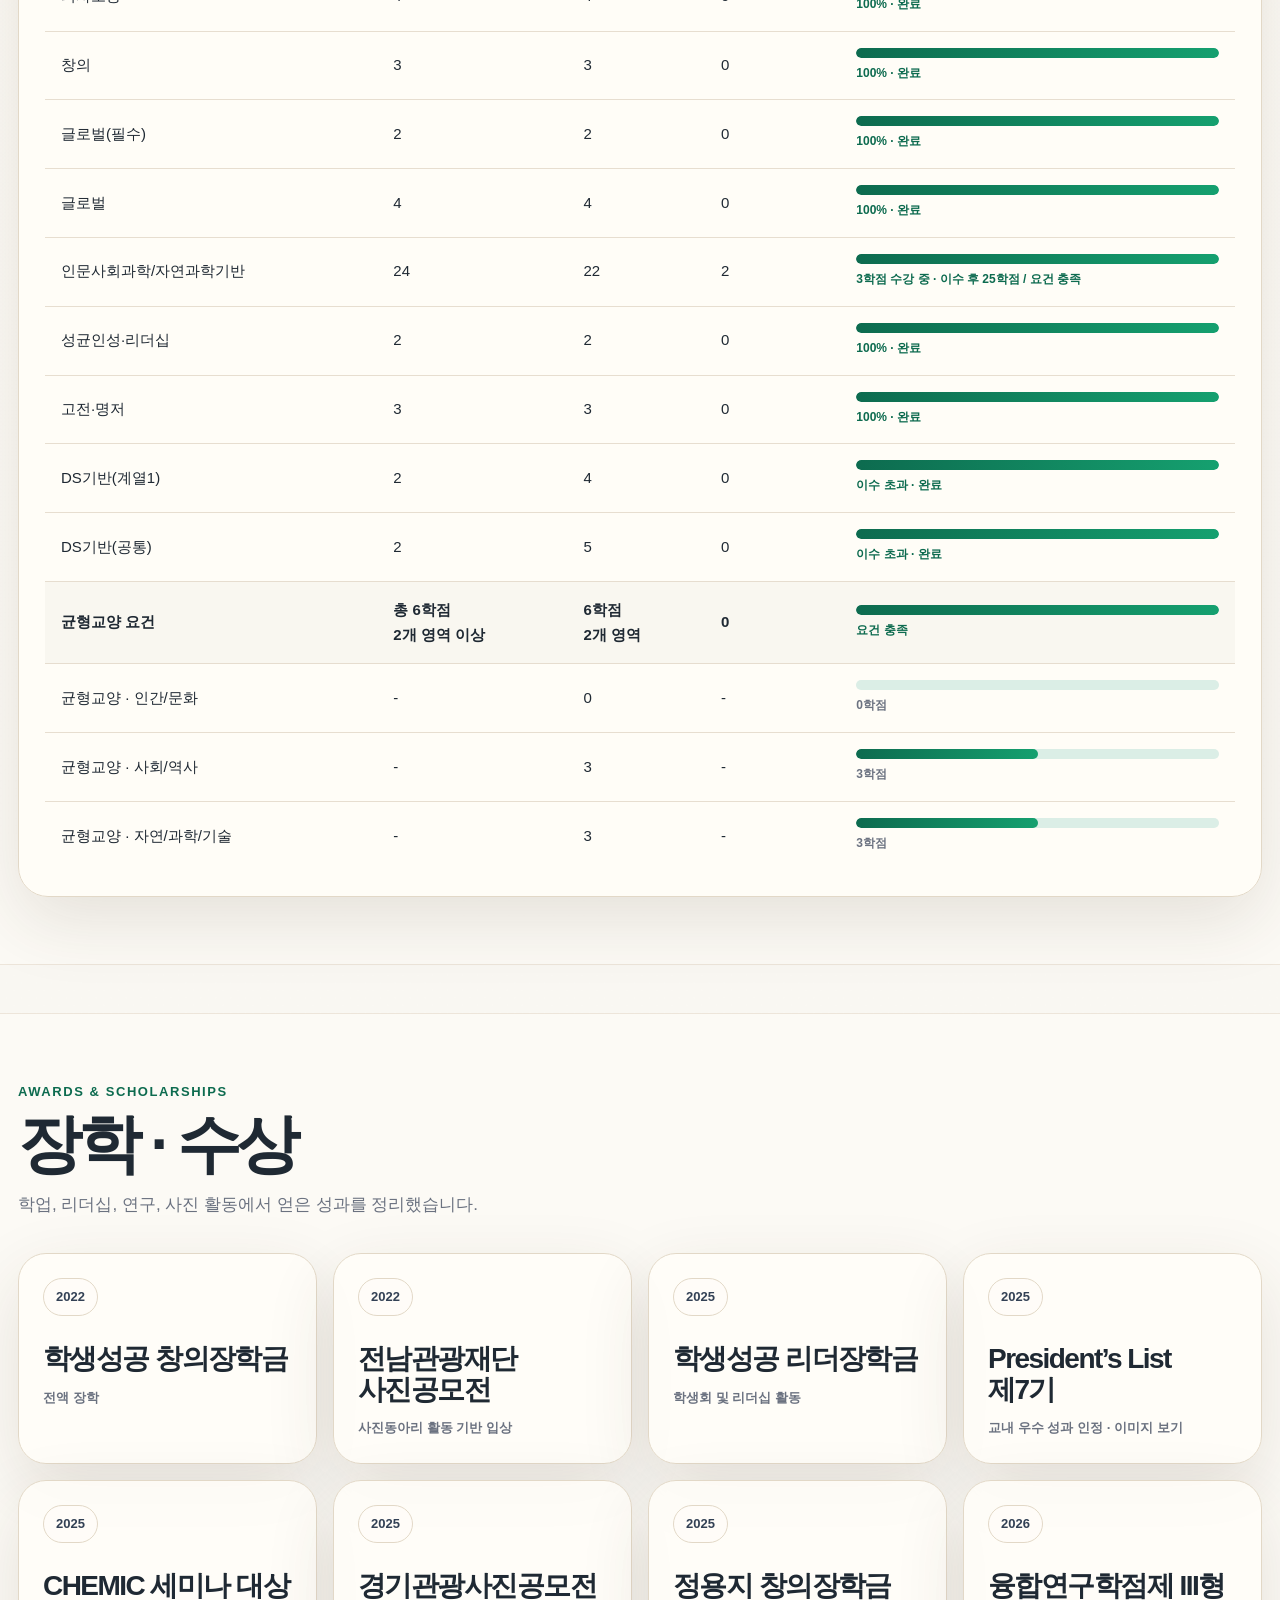
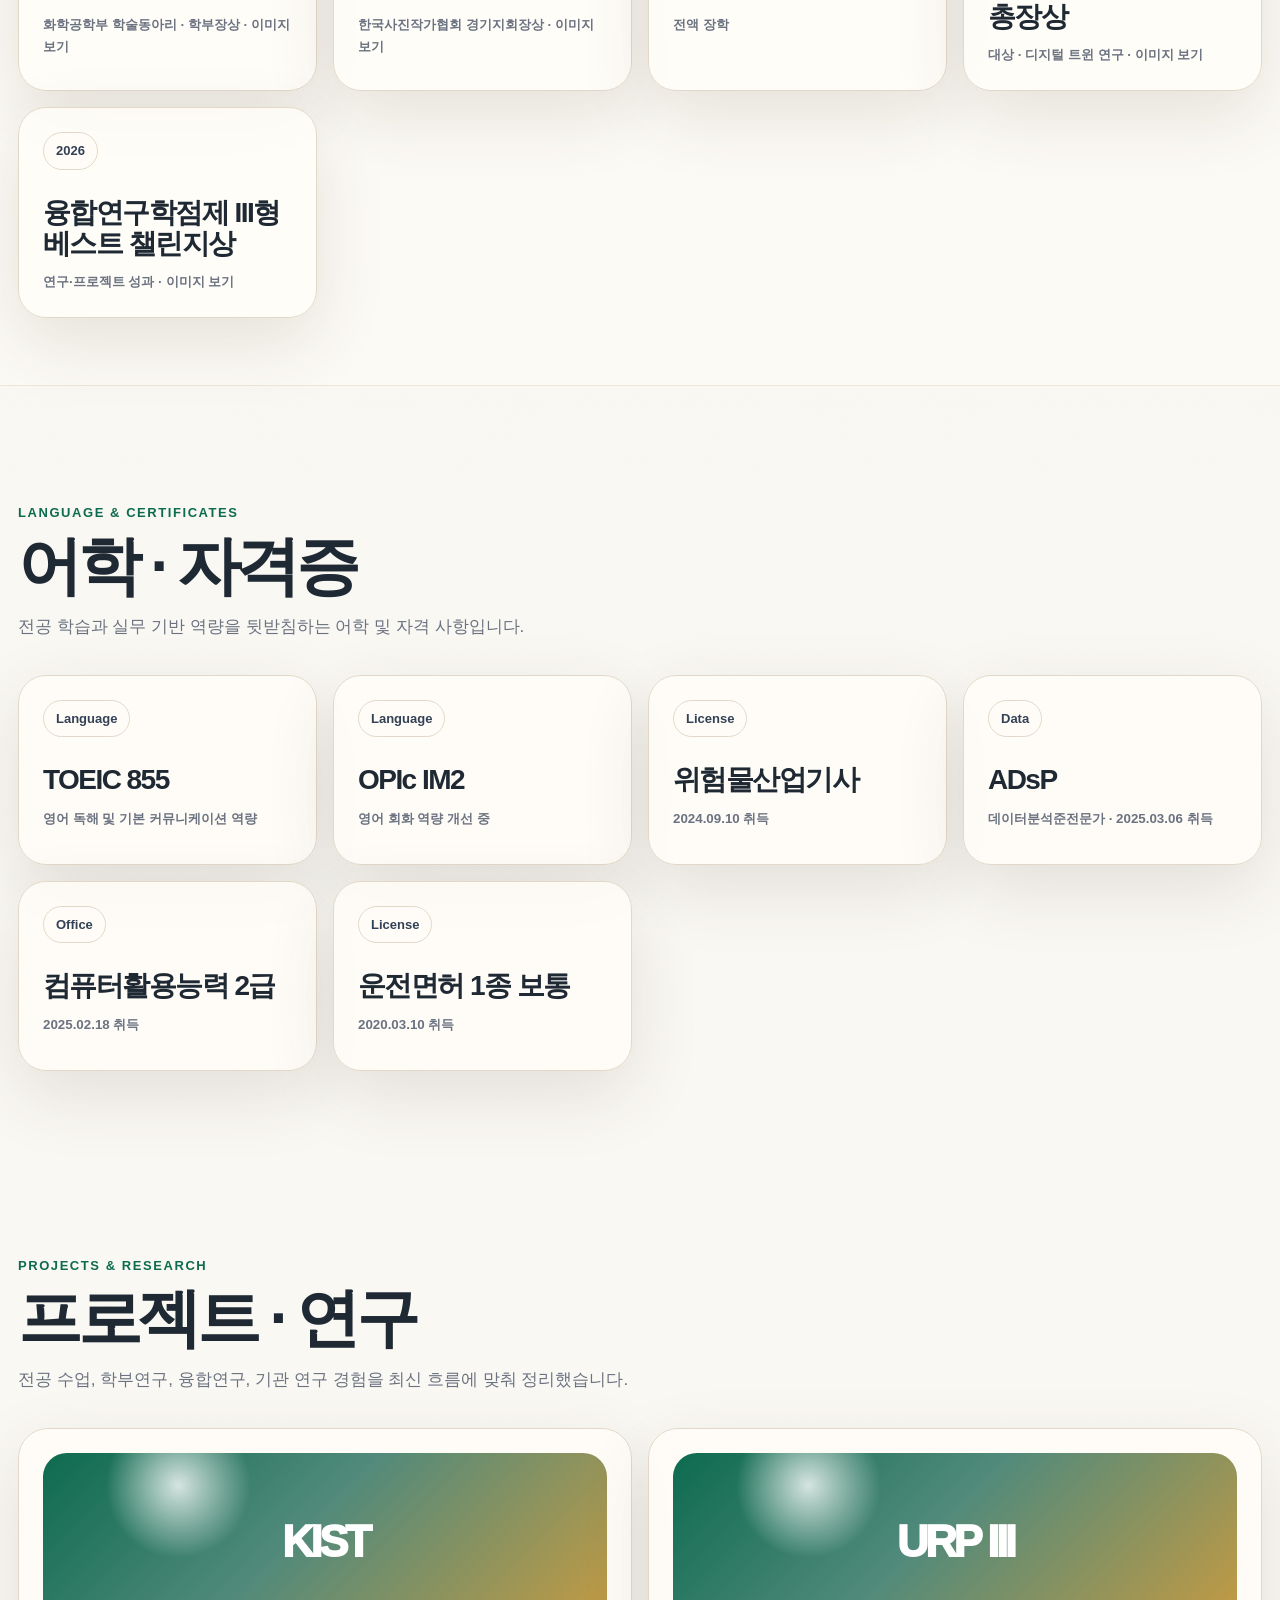
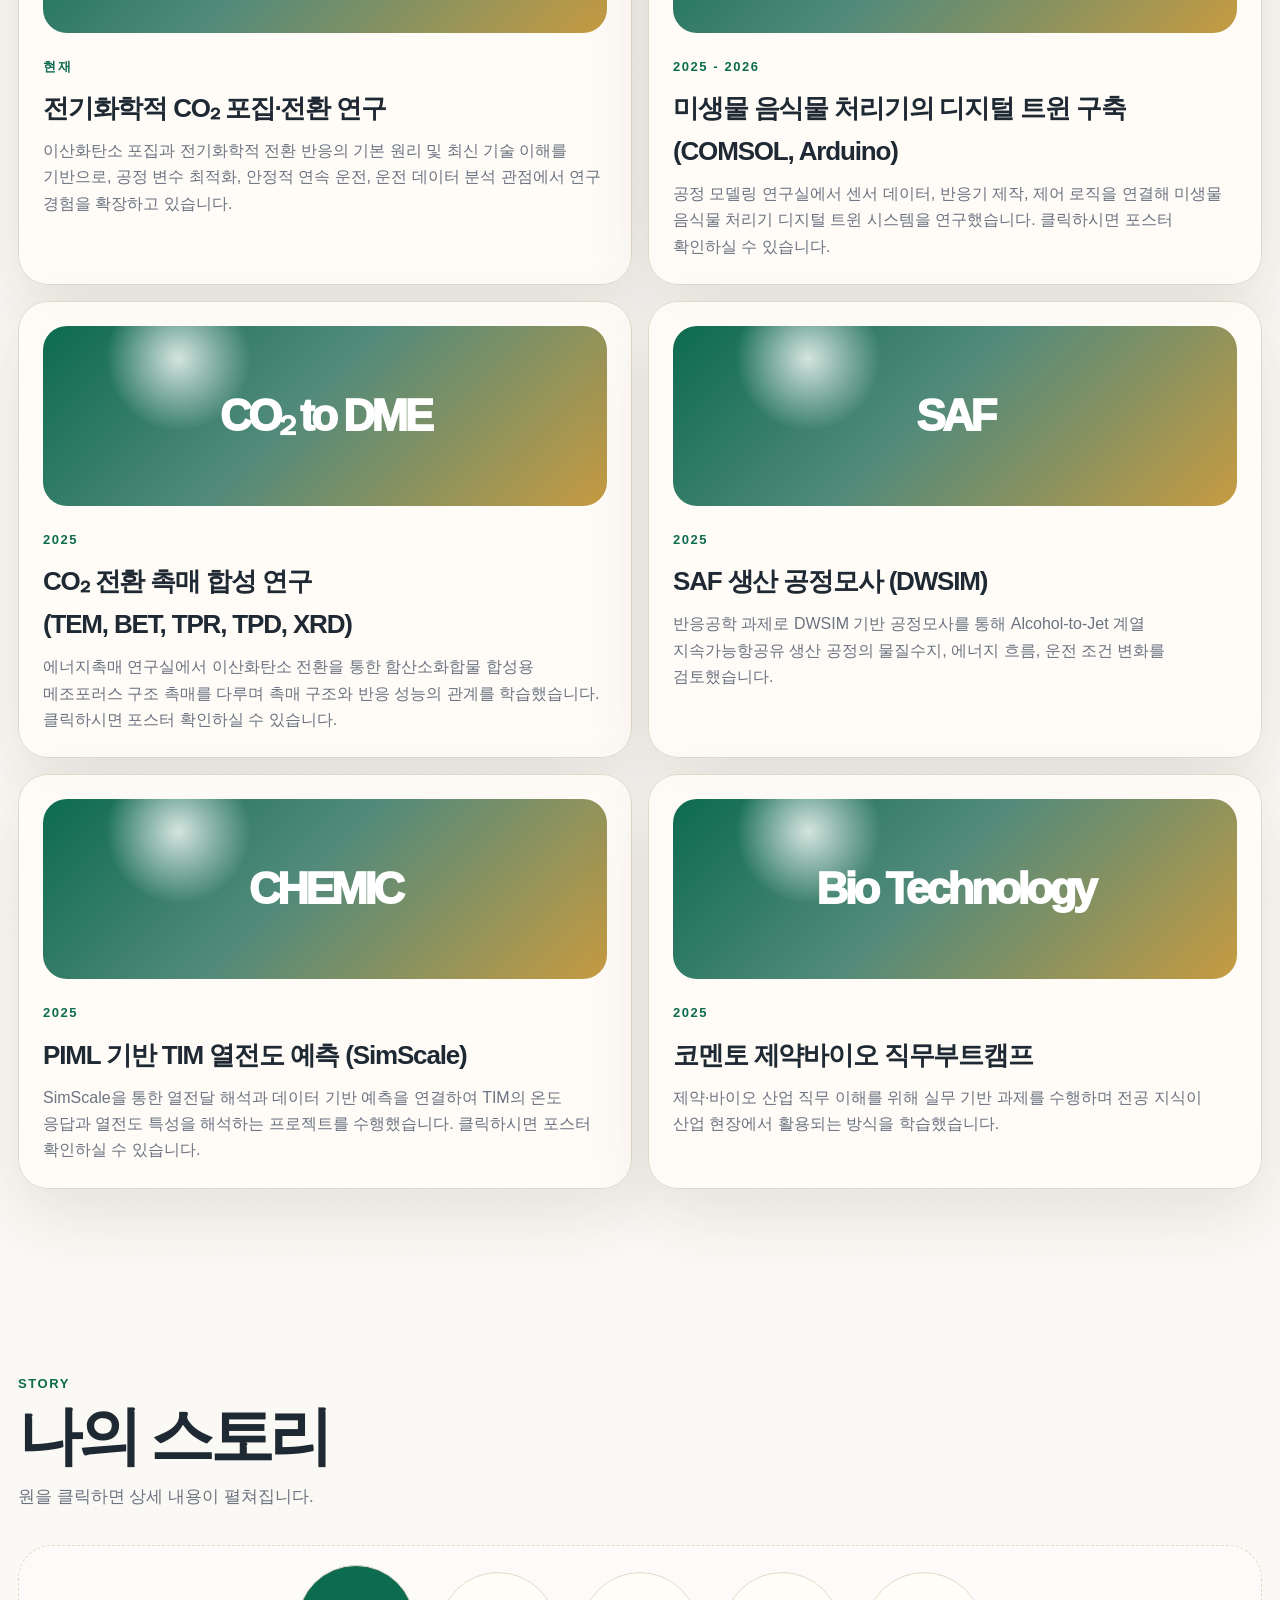
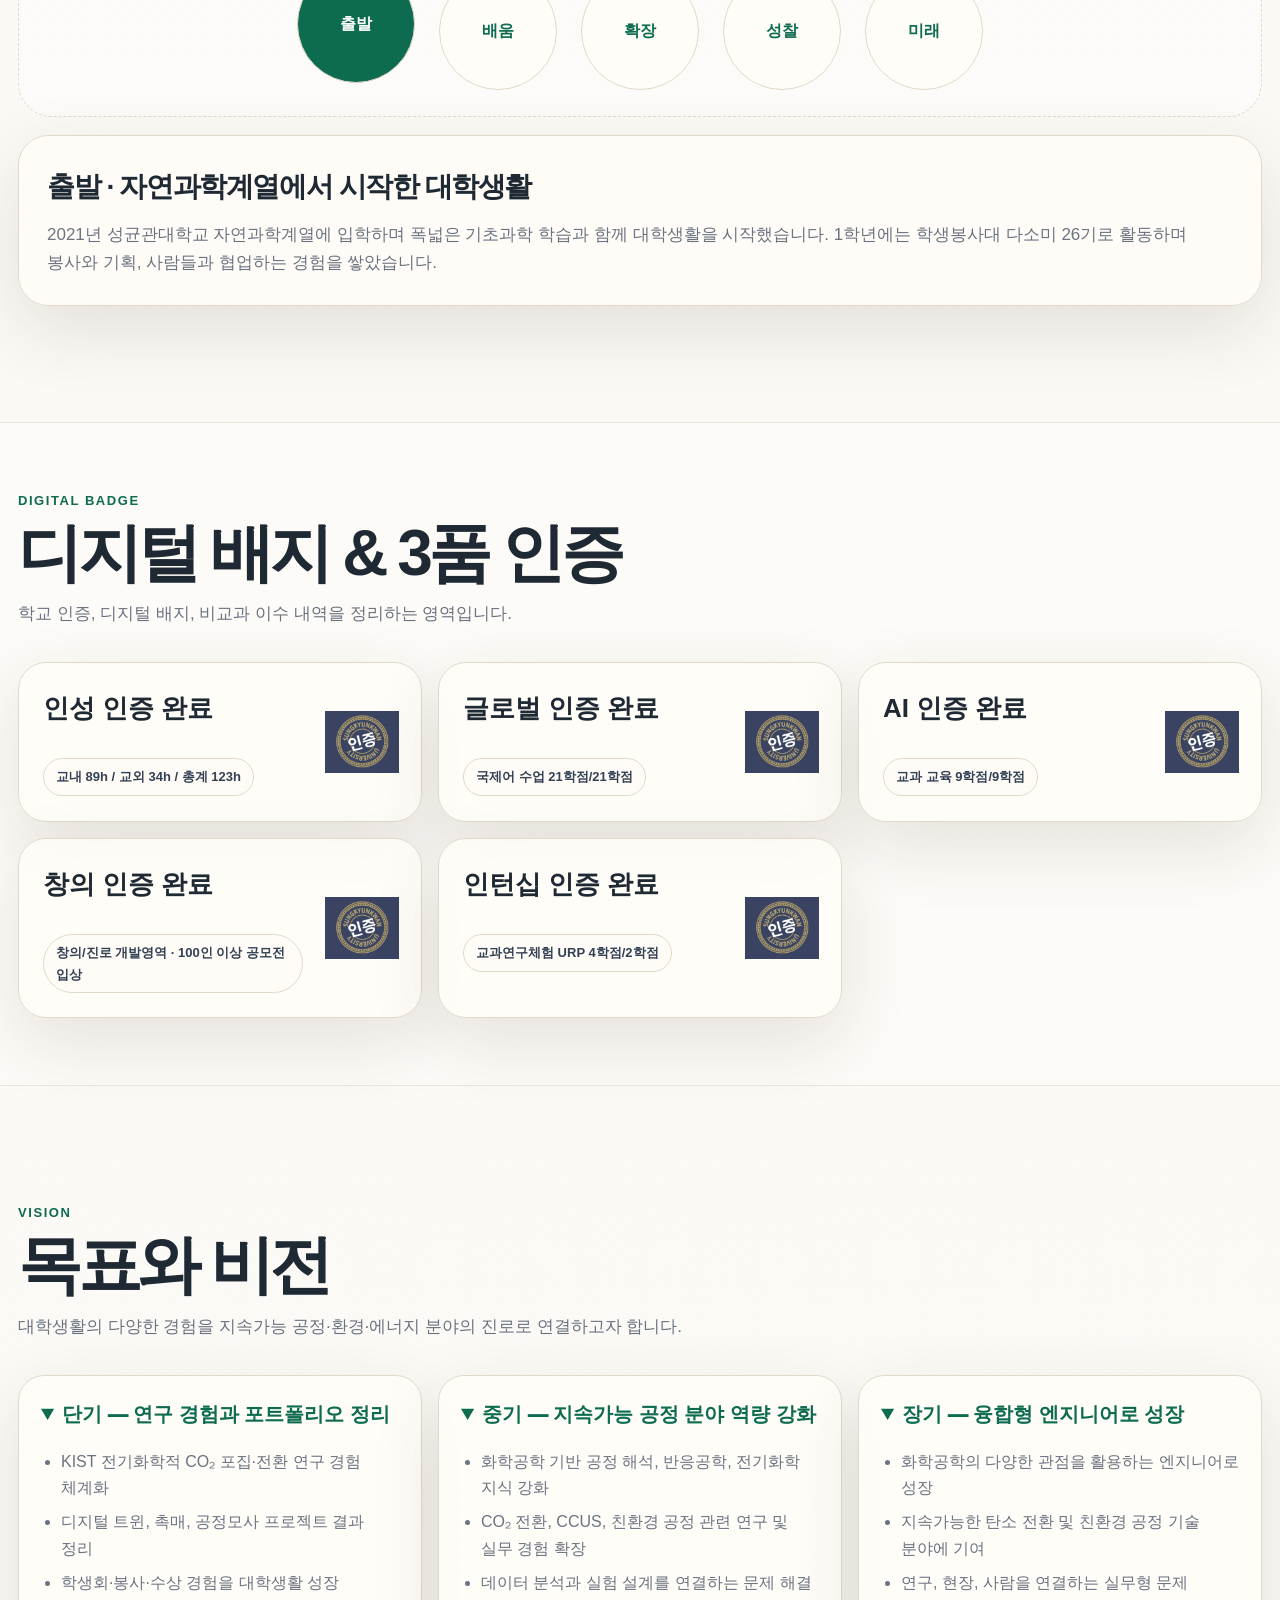
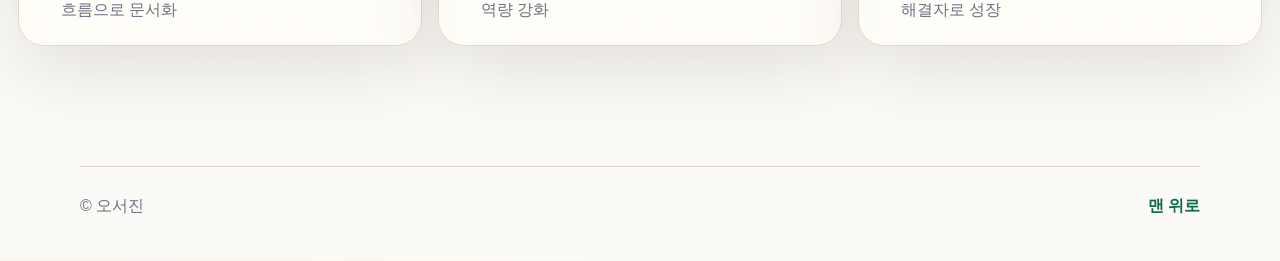
==== commit 9c05a7a3: "Update index.html" ====
--- a/index.html
+++ b/index.html
@@ -292,7 +292,7 @@
     <section id="courses" class="section soft">
   <div class="section-heading reveal">
     <p>Course Progress</p>
-    <h2>교과 이 현황</h2>
+    <h2>교과 이수 현황</h2>
     <span>식품생명공학과와 화학공학과 복수전공 이수 현황을 정리했습니다.</span>
   </div>
 
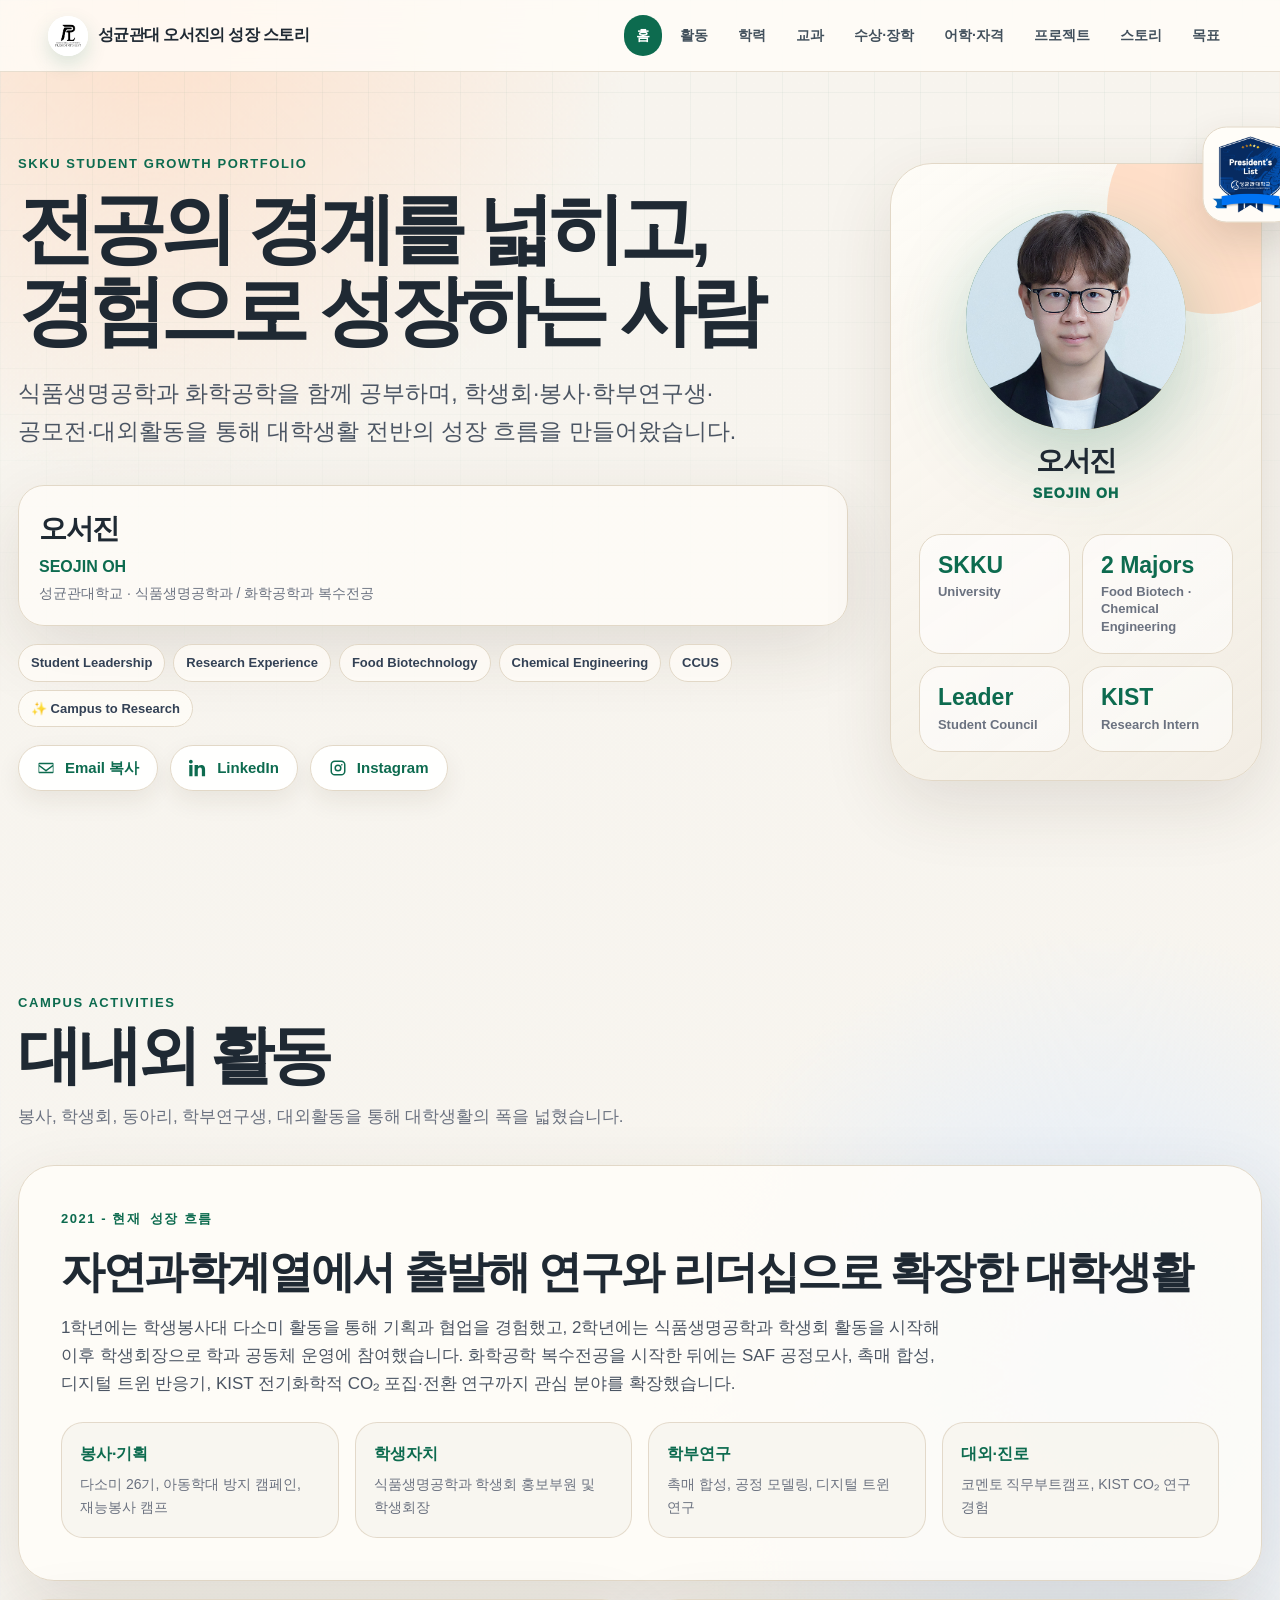
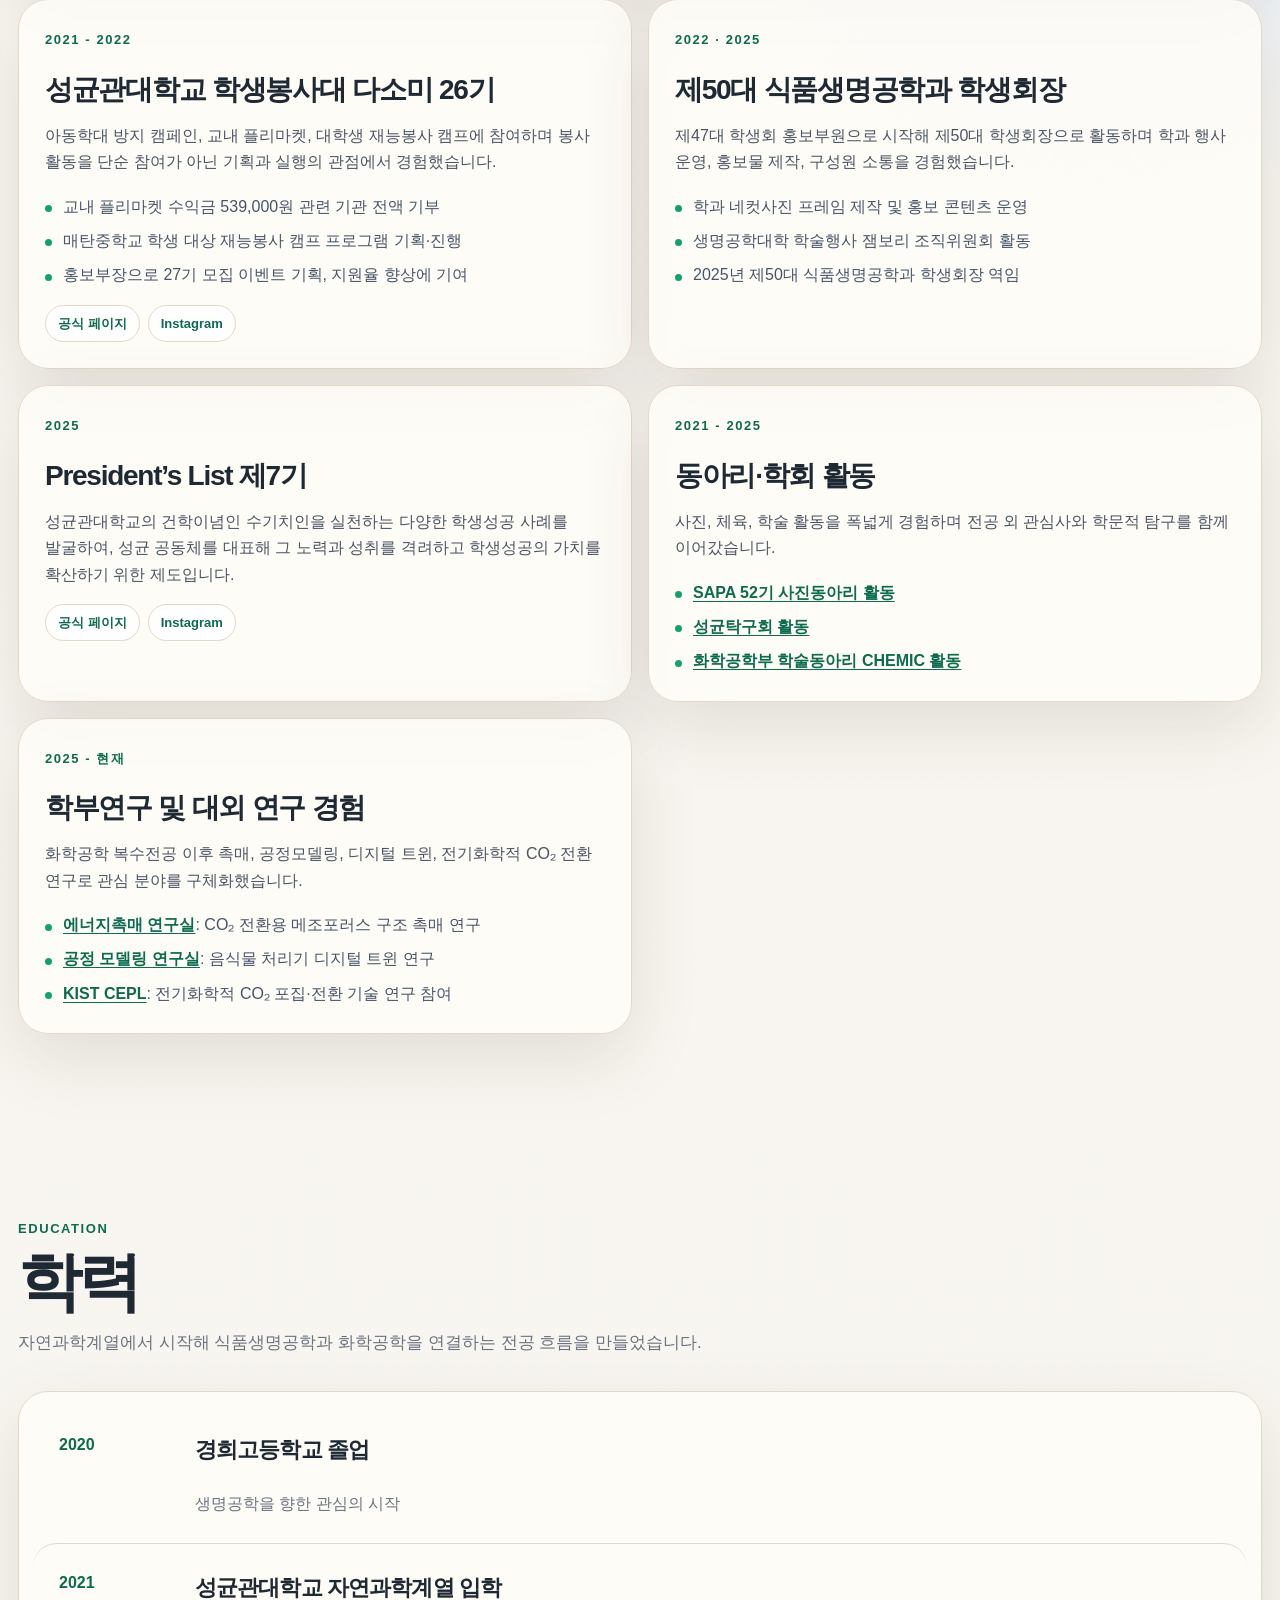
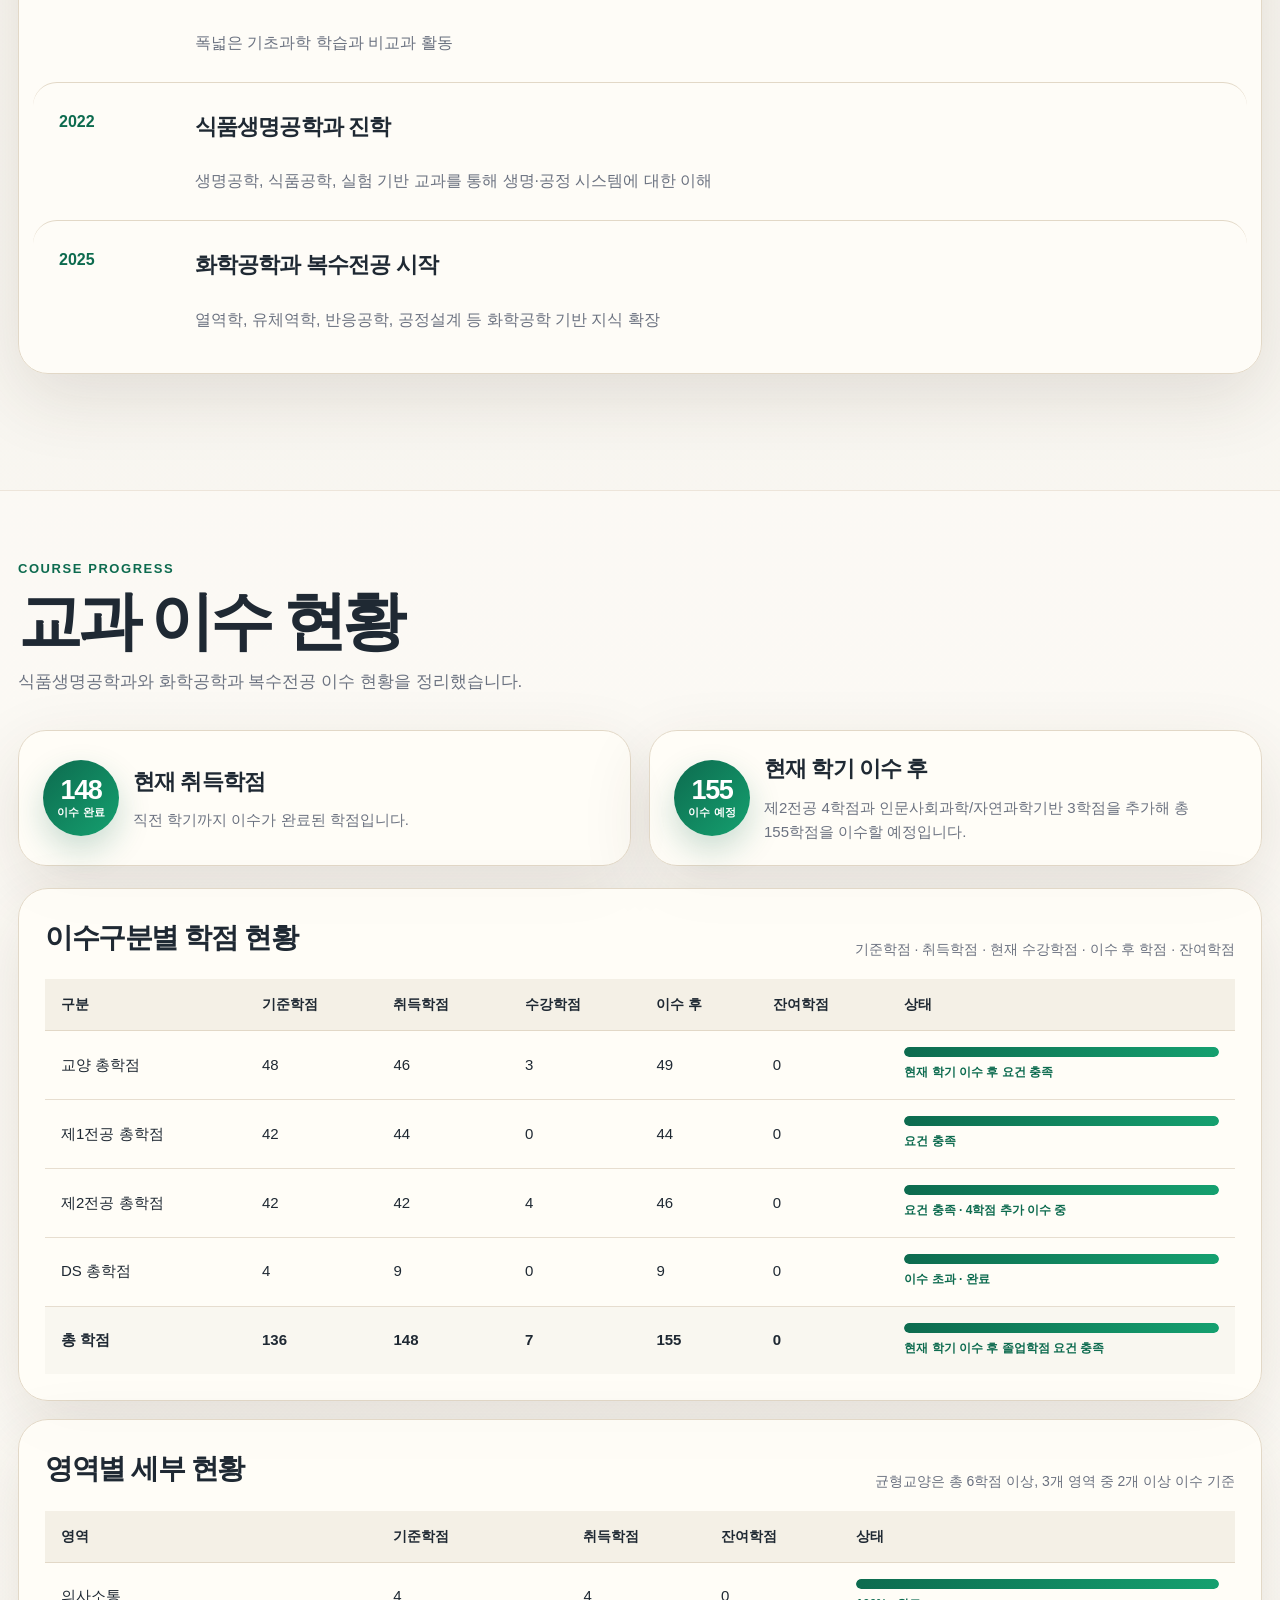
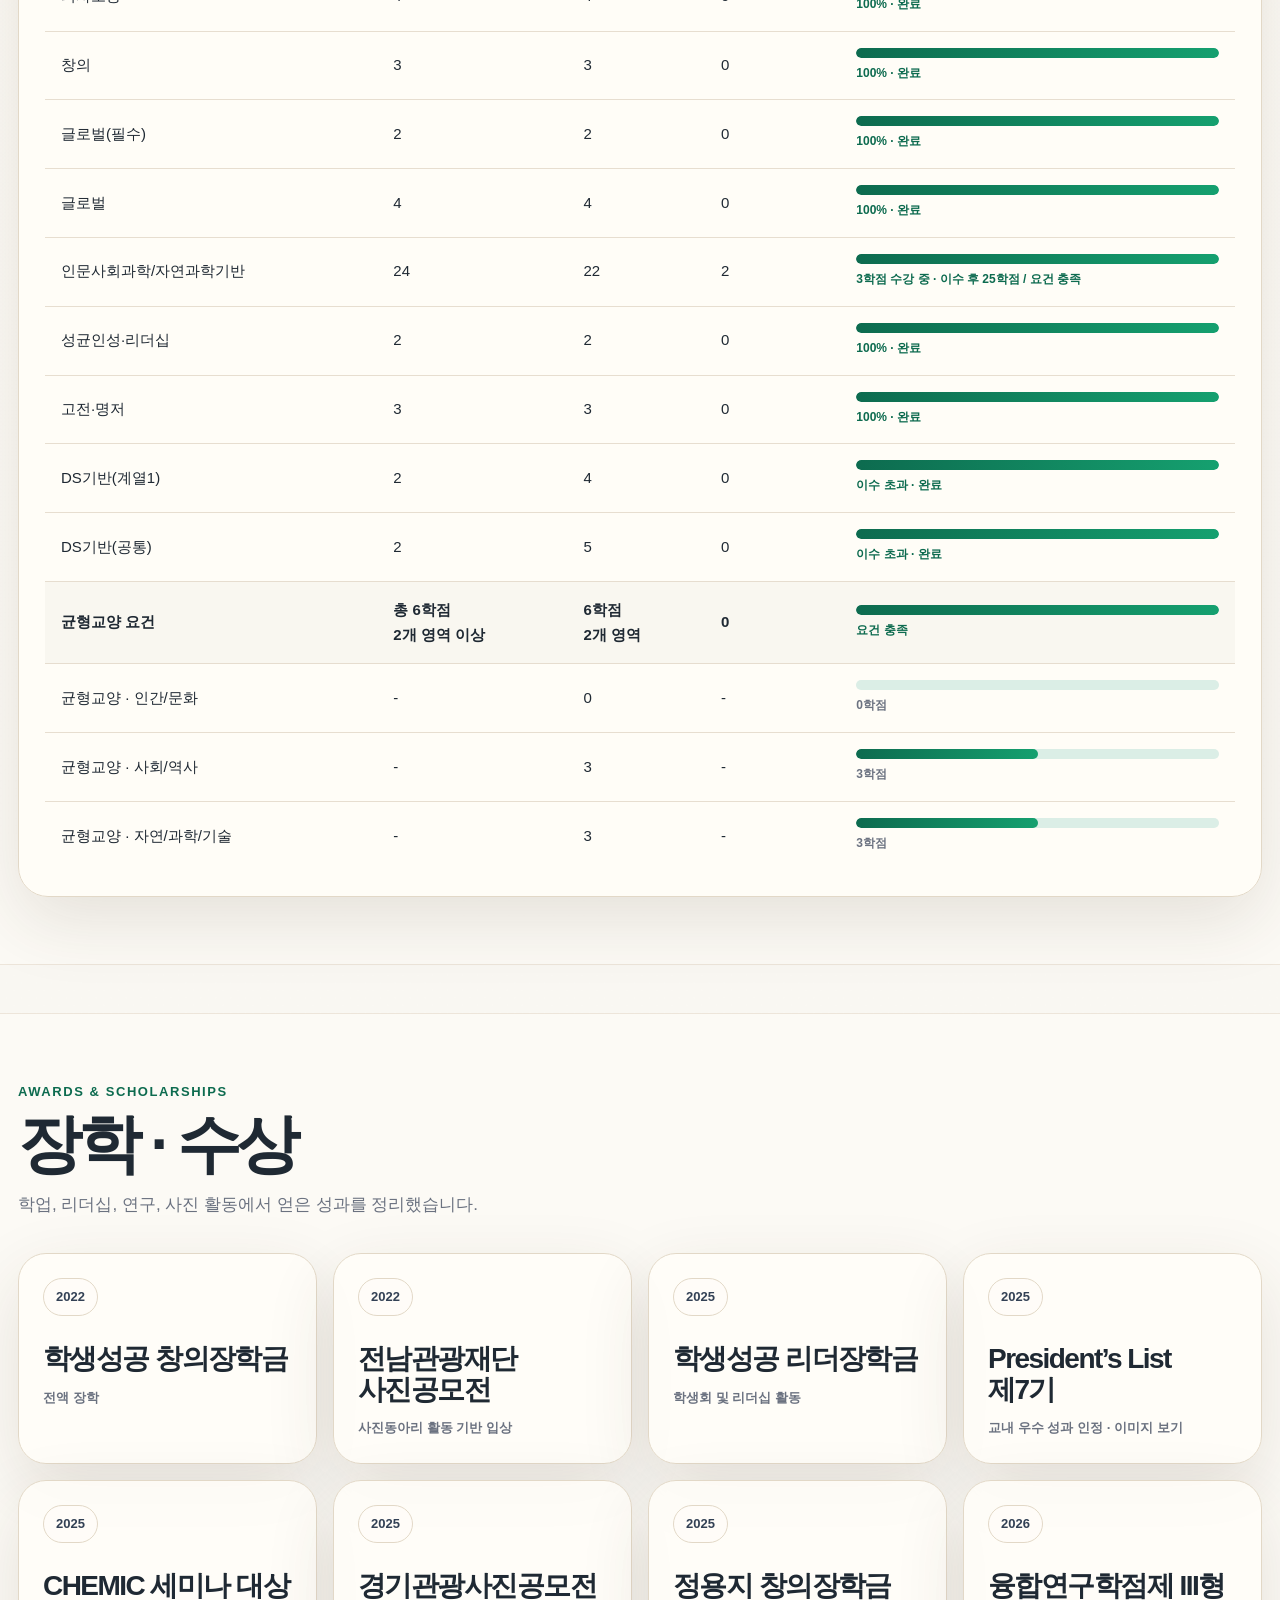
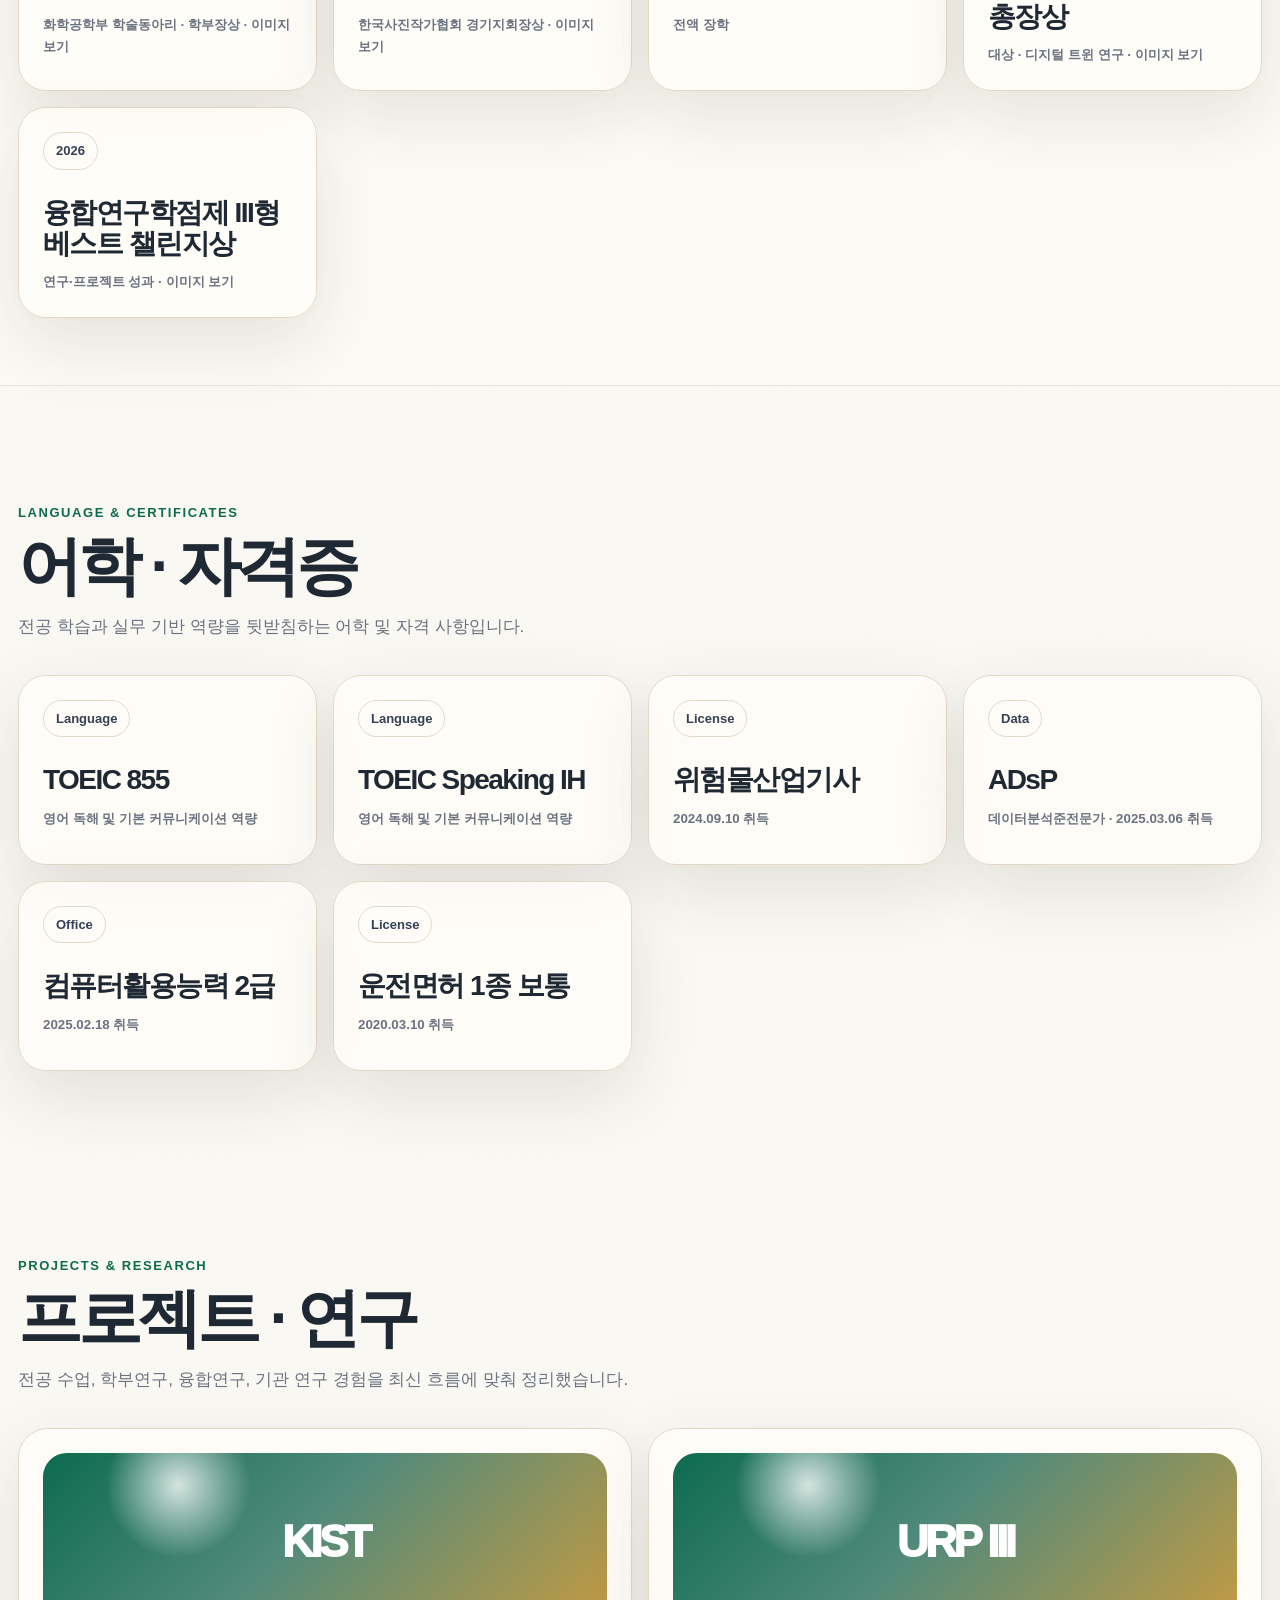
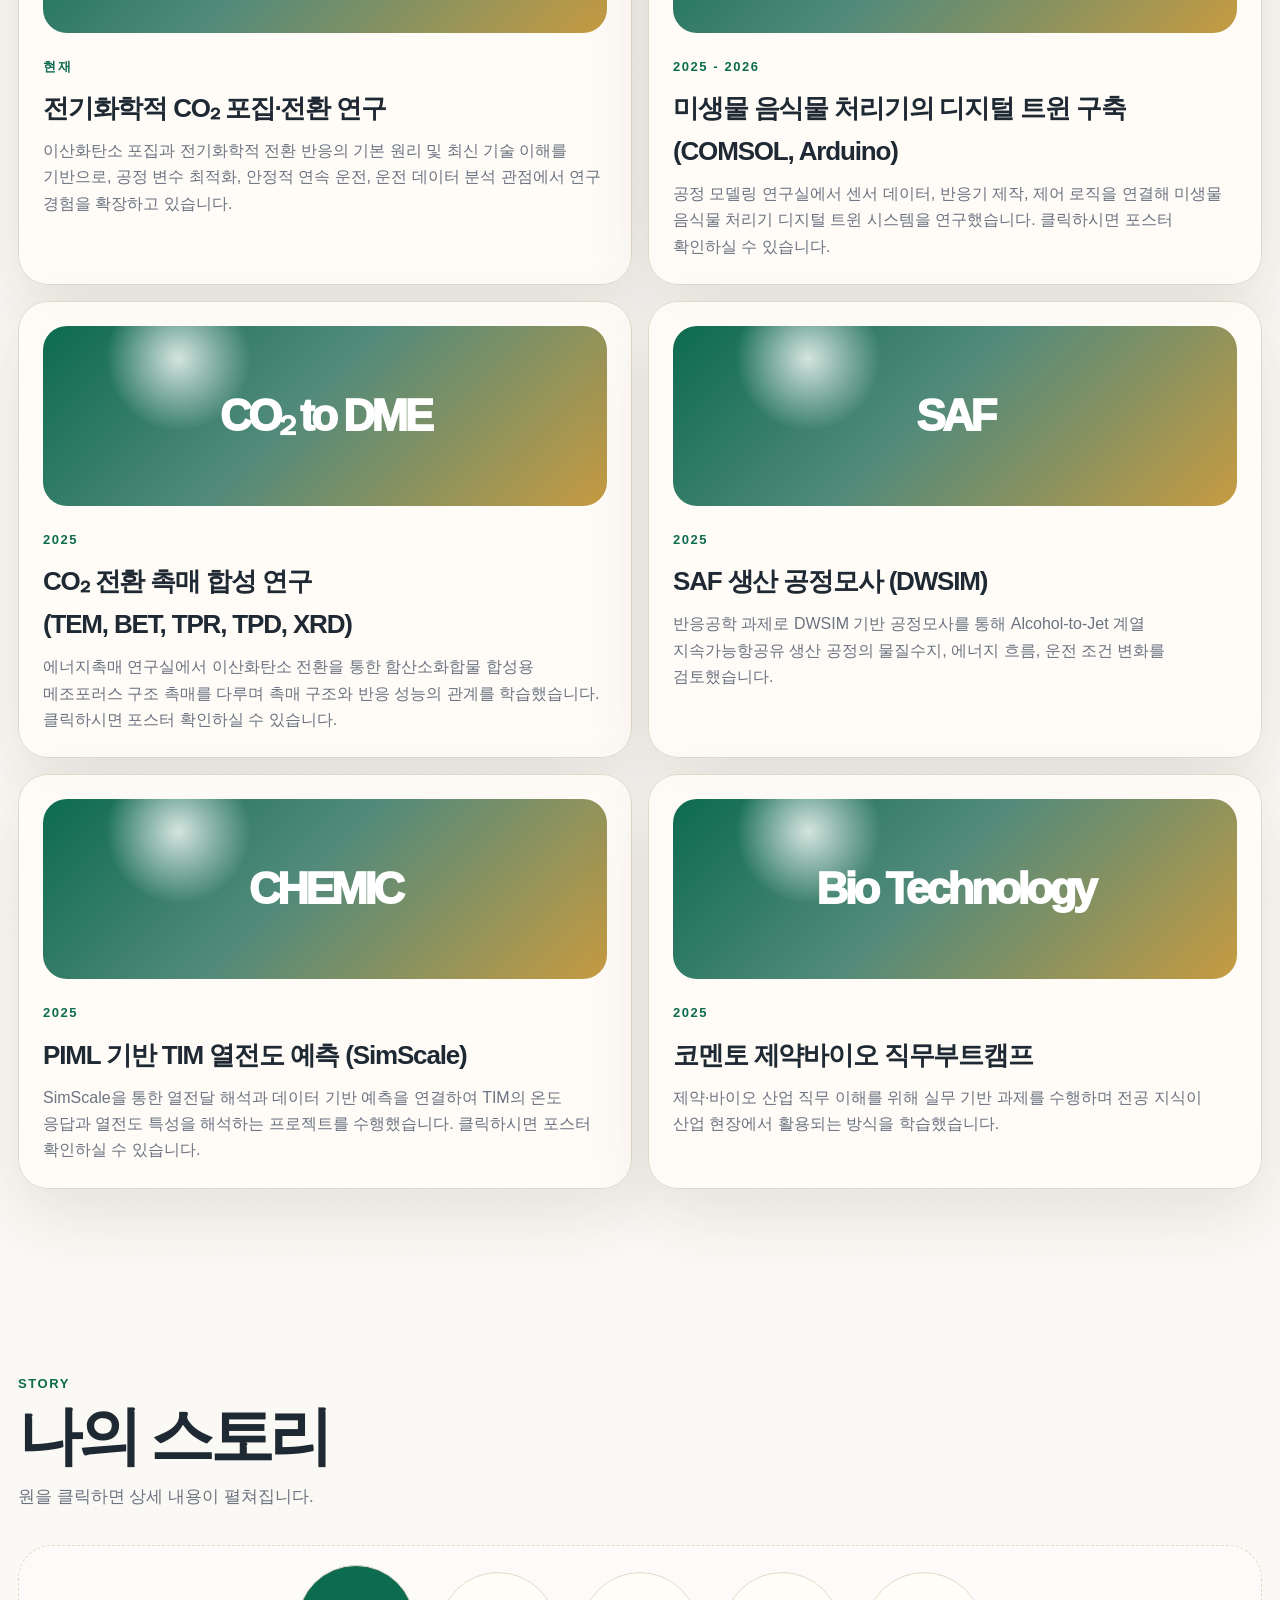
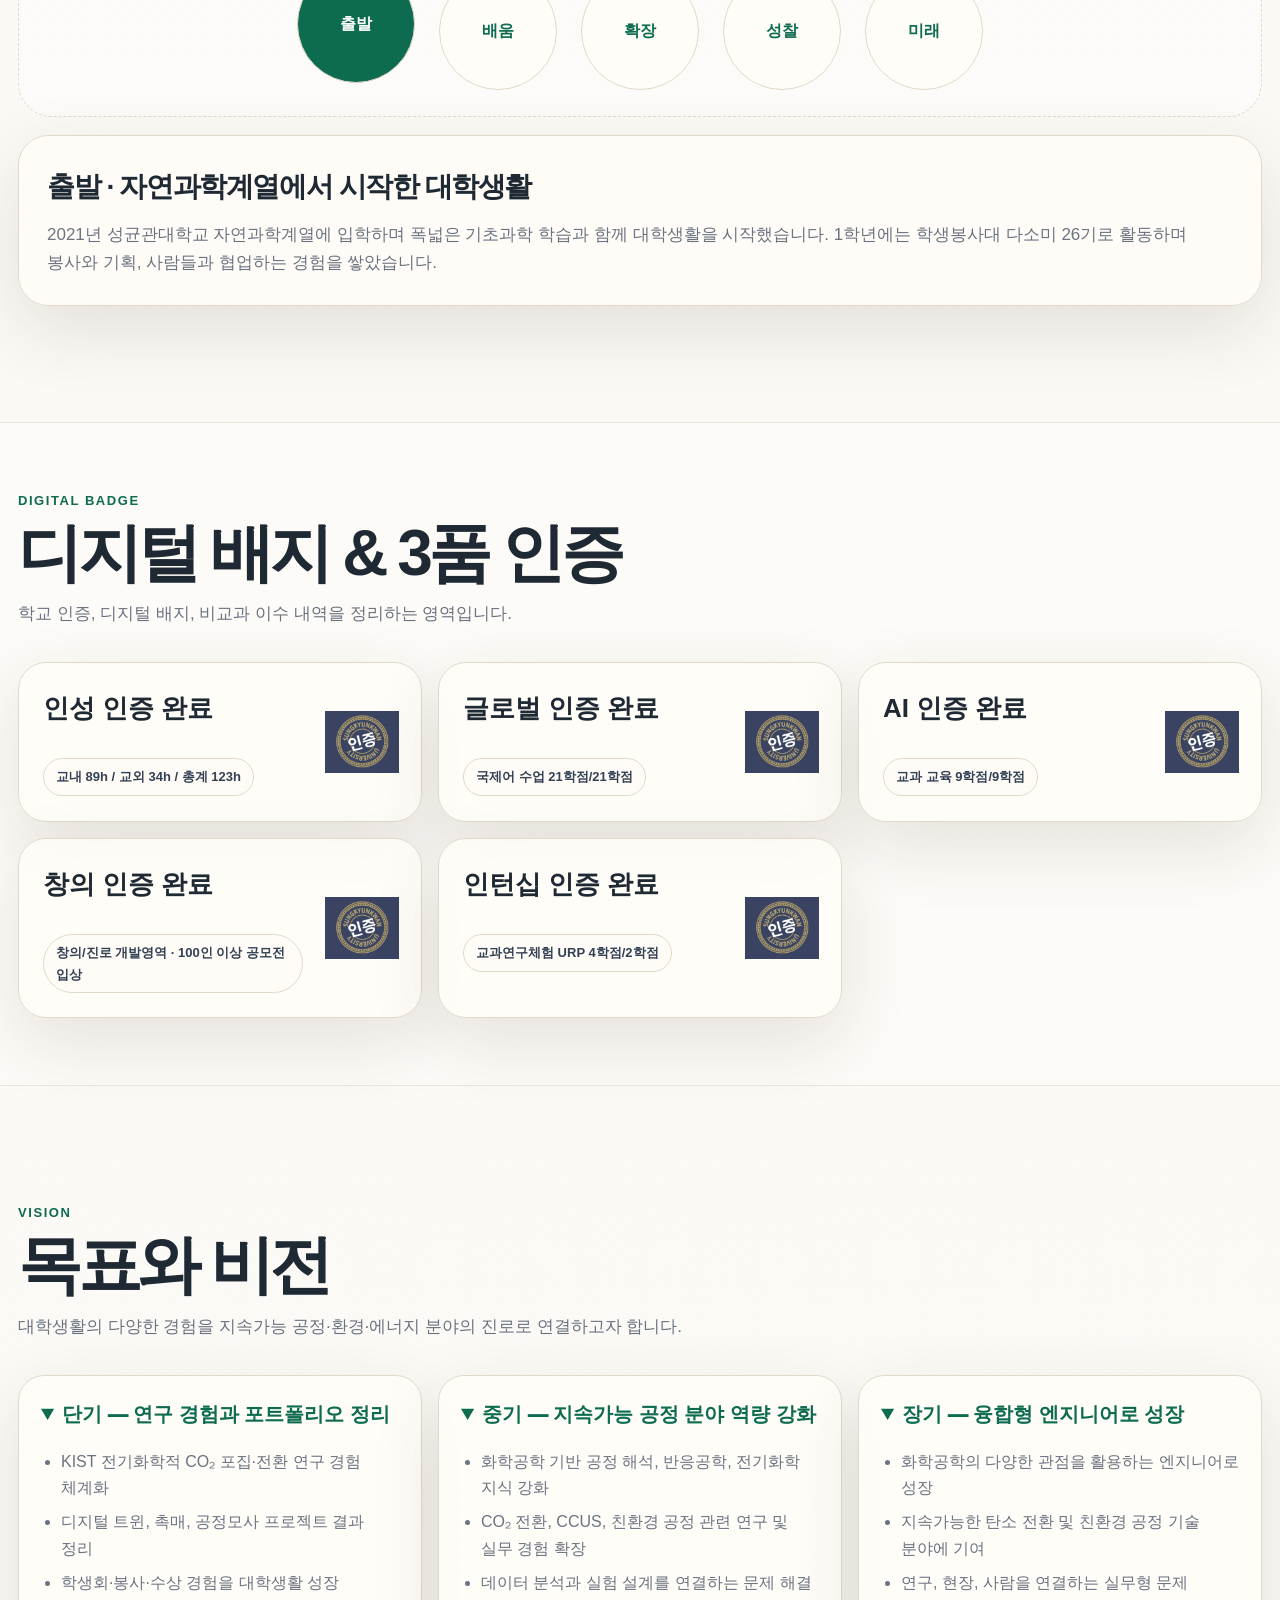
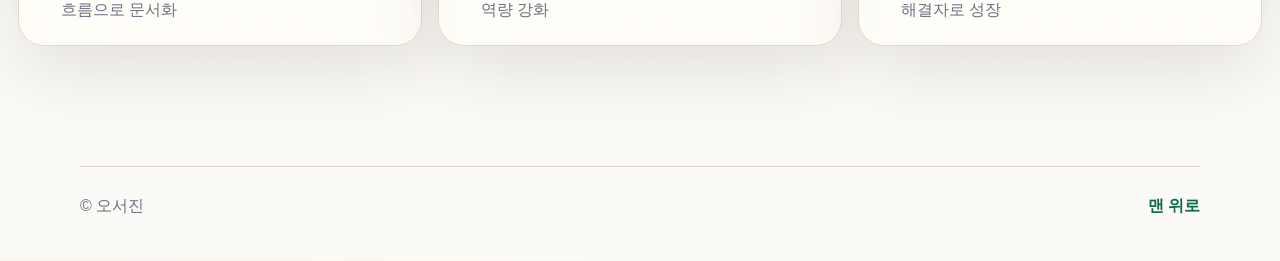
==== commit 1f57bb61: "Update index.html" ====
--- a/index.html
+++ b/index.html
@@ -765,8 +765,8 @@
 
     <article class="badge-card reveal">
       <span>Language</span>
-      <strong>OPIc IM2</strong>
-      <small>영어 회화 역량 개선 중</small>
+      <strong>TOEIC Speaking IH</strong>
+      <small>영어 독해 및 기본 커뮤니케이션 역량</small>
     </article>
 
     <article class="badge-card reveal">
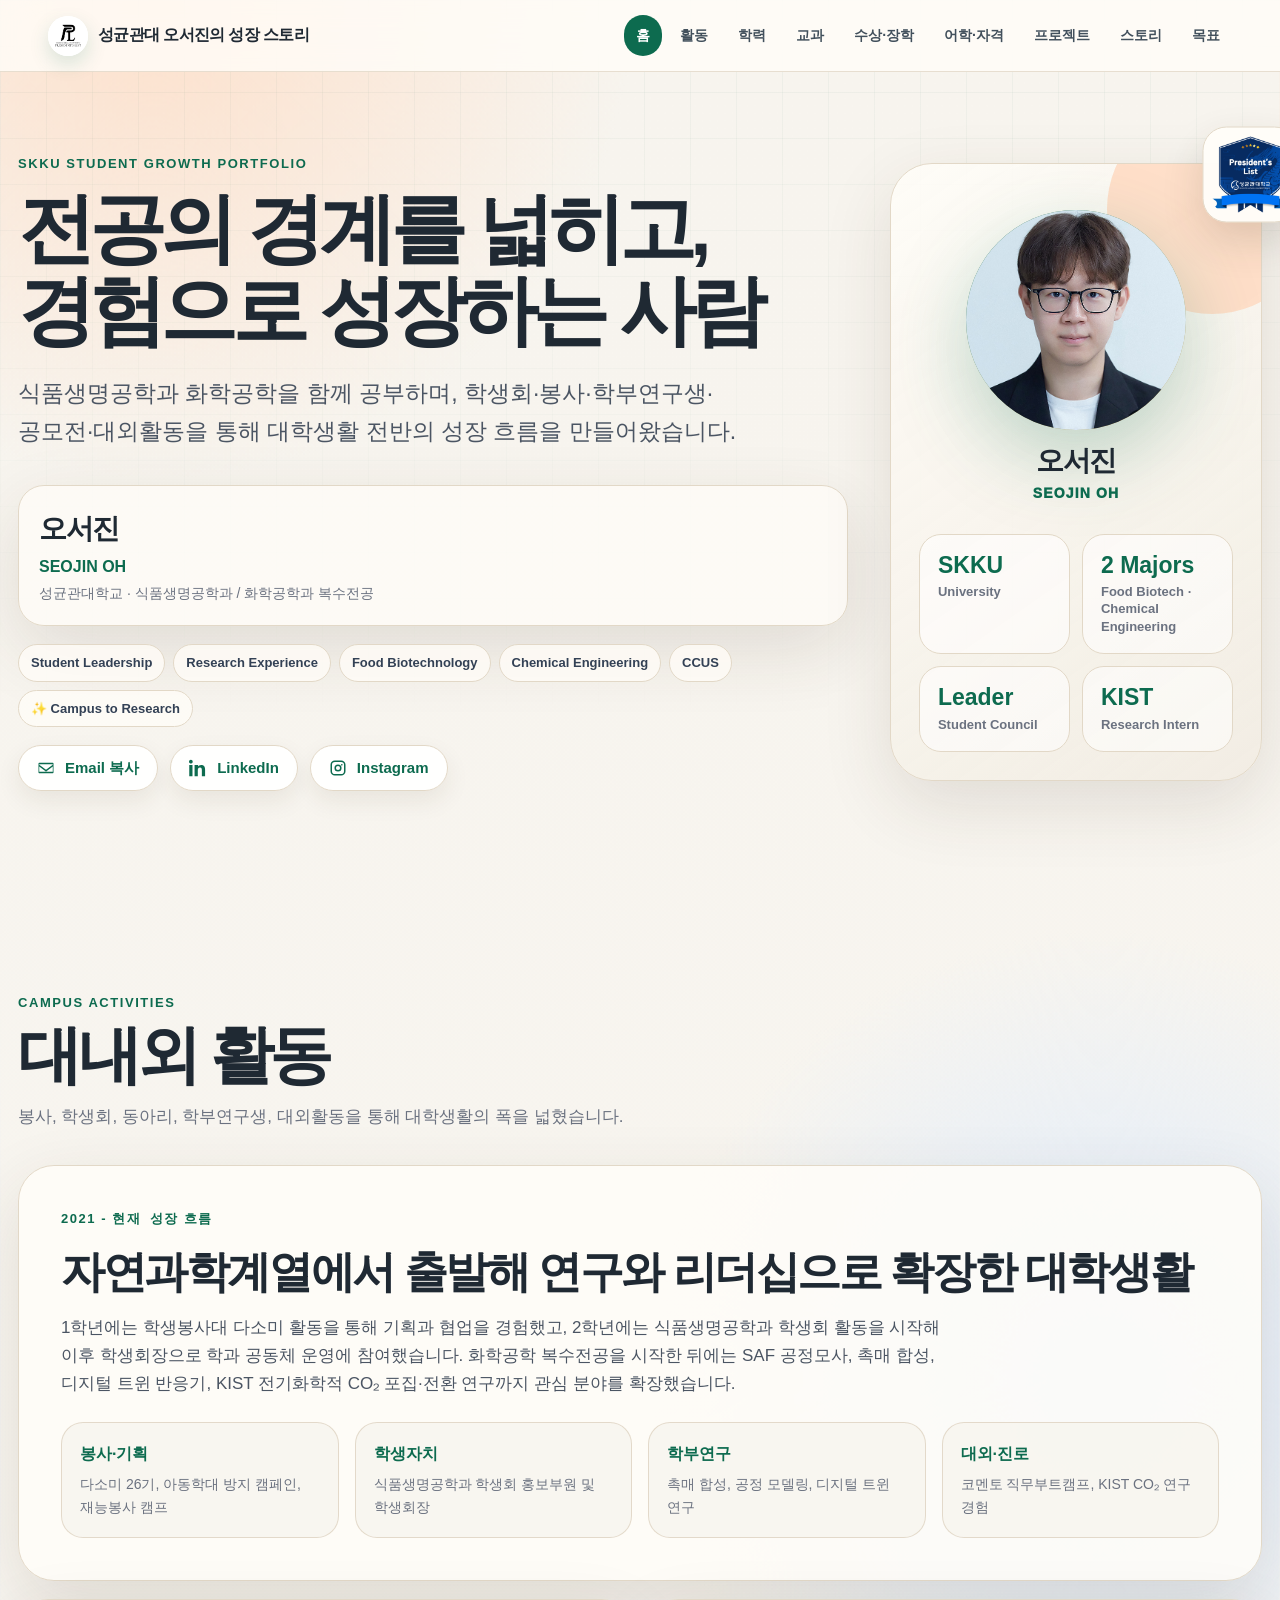
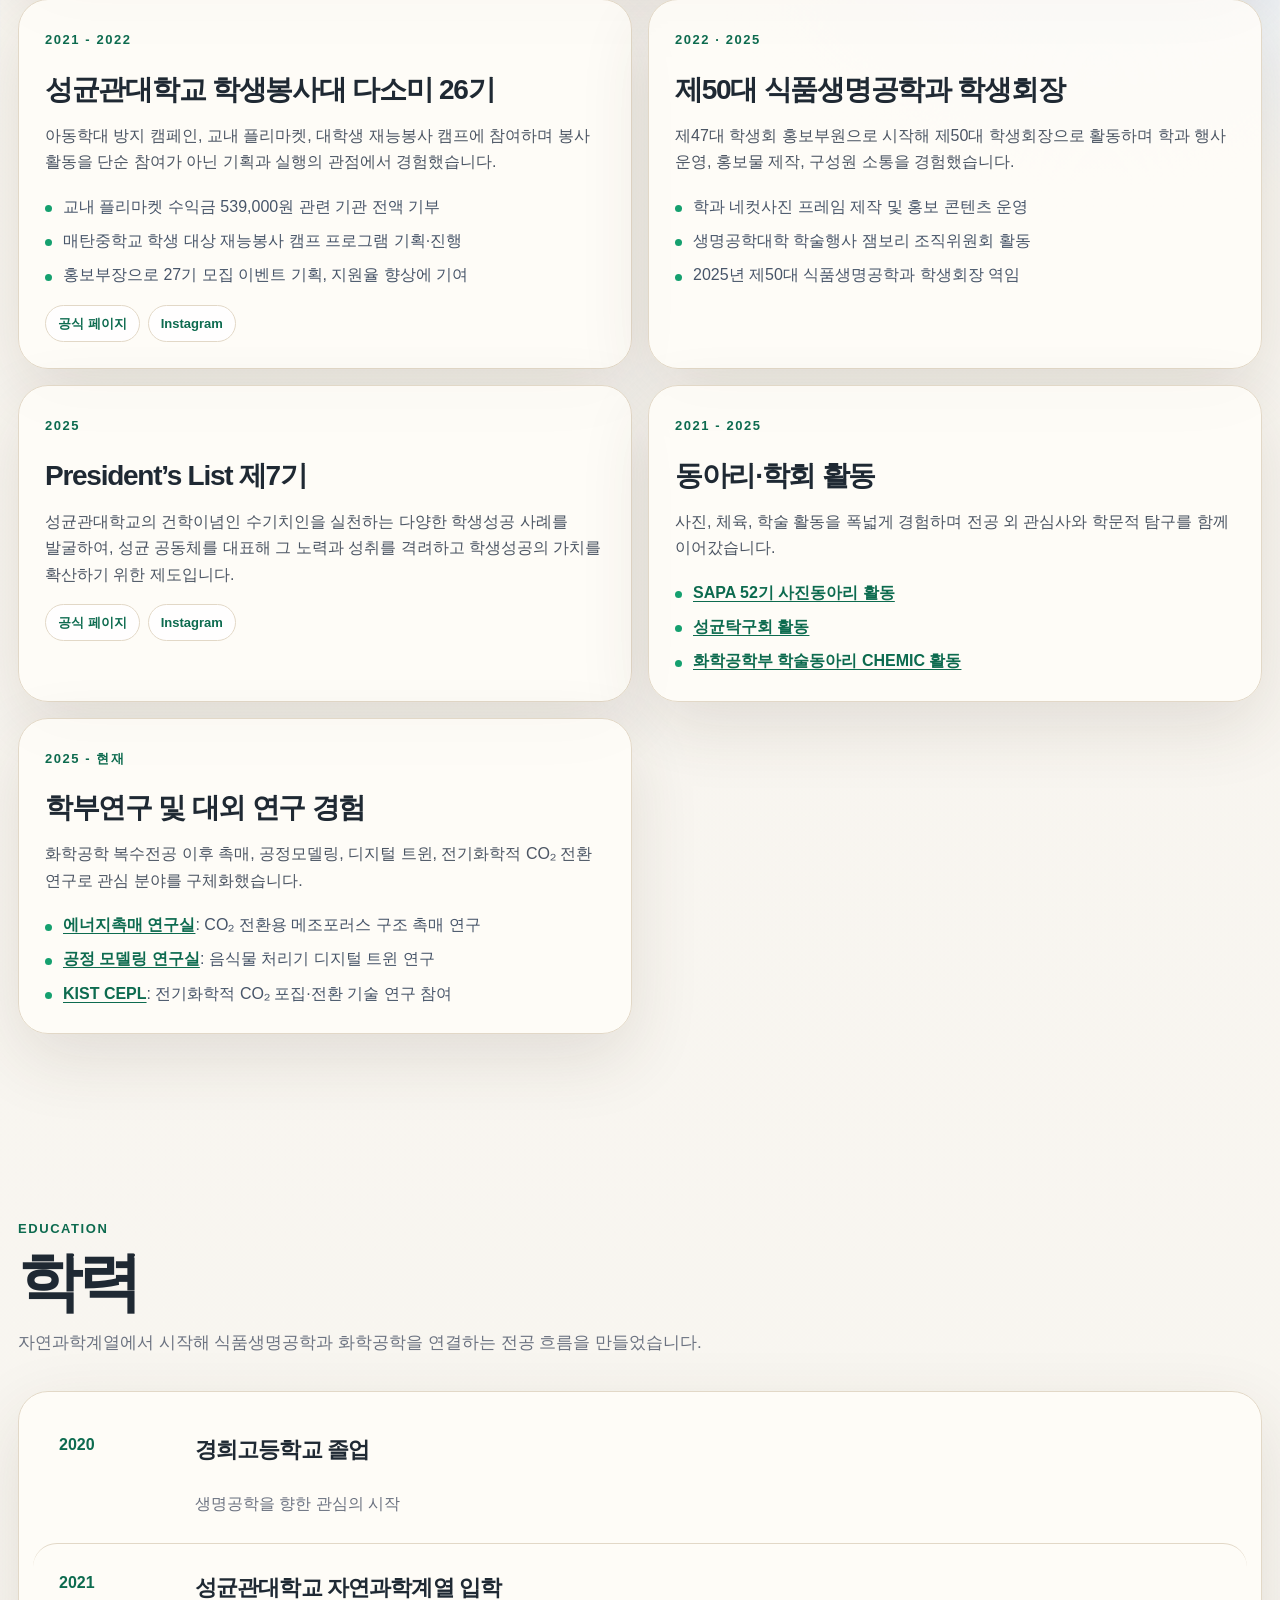
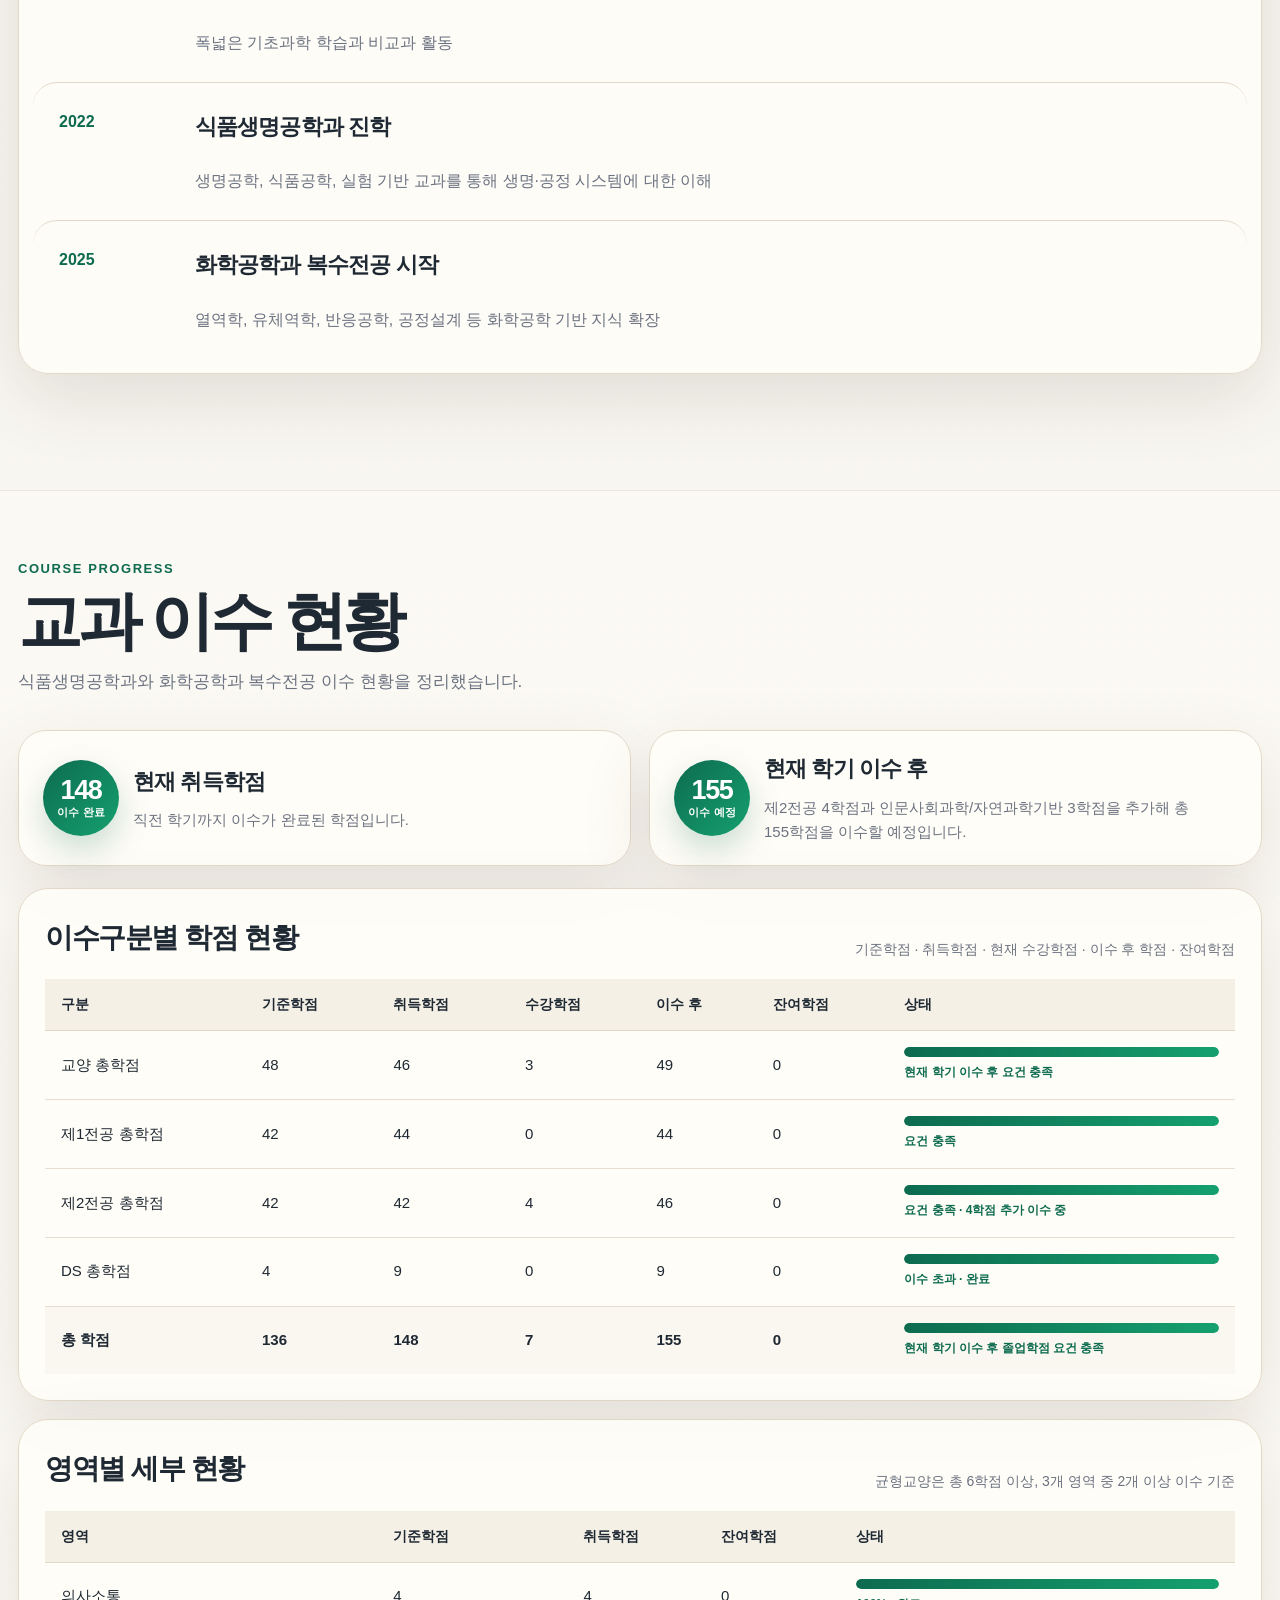
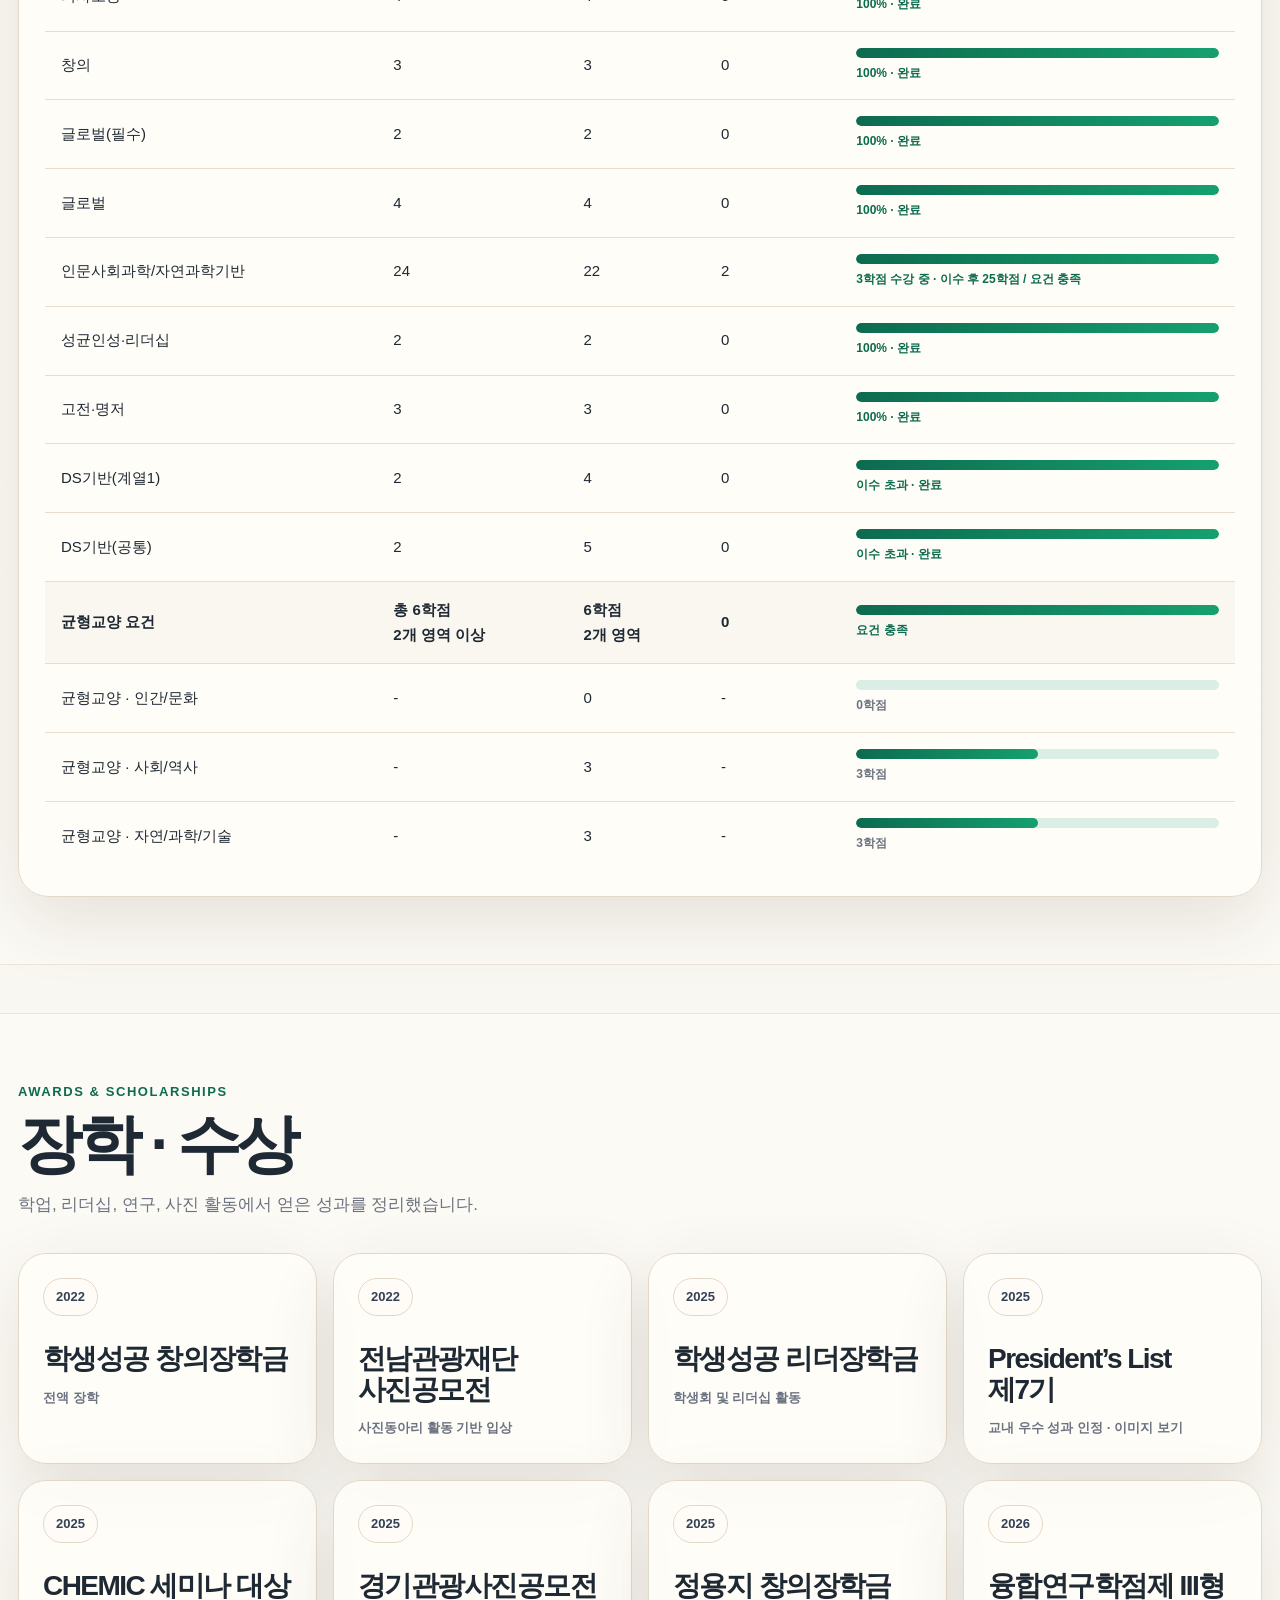
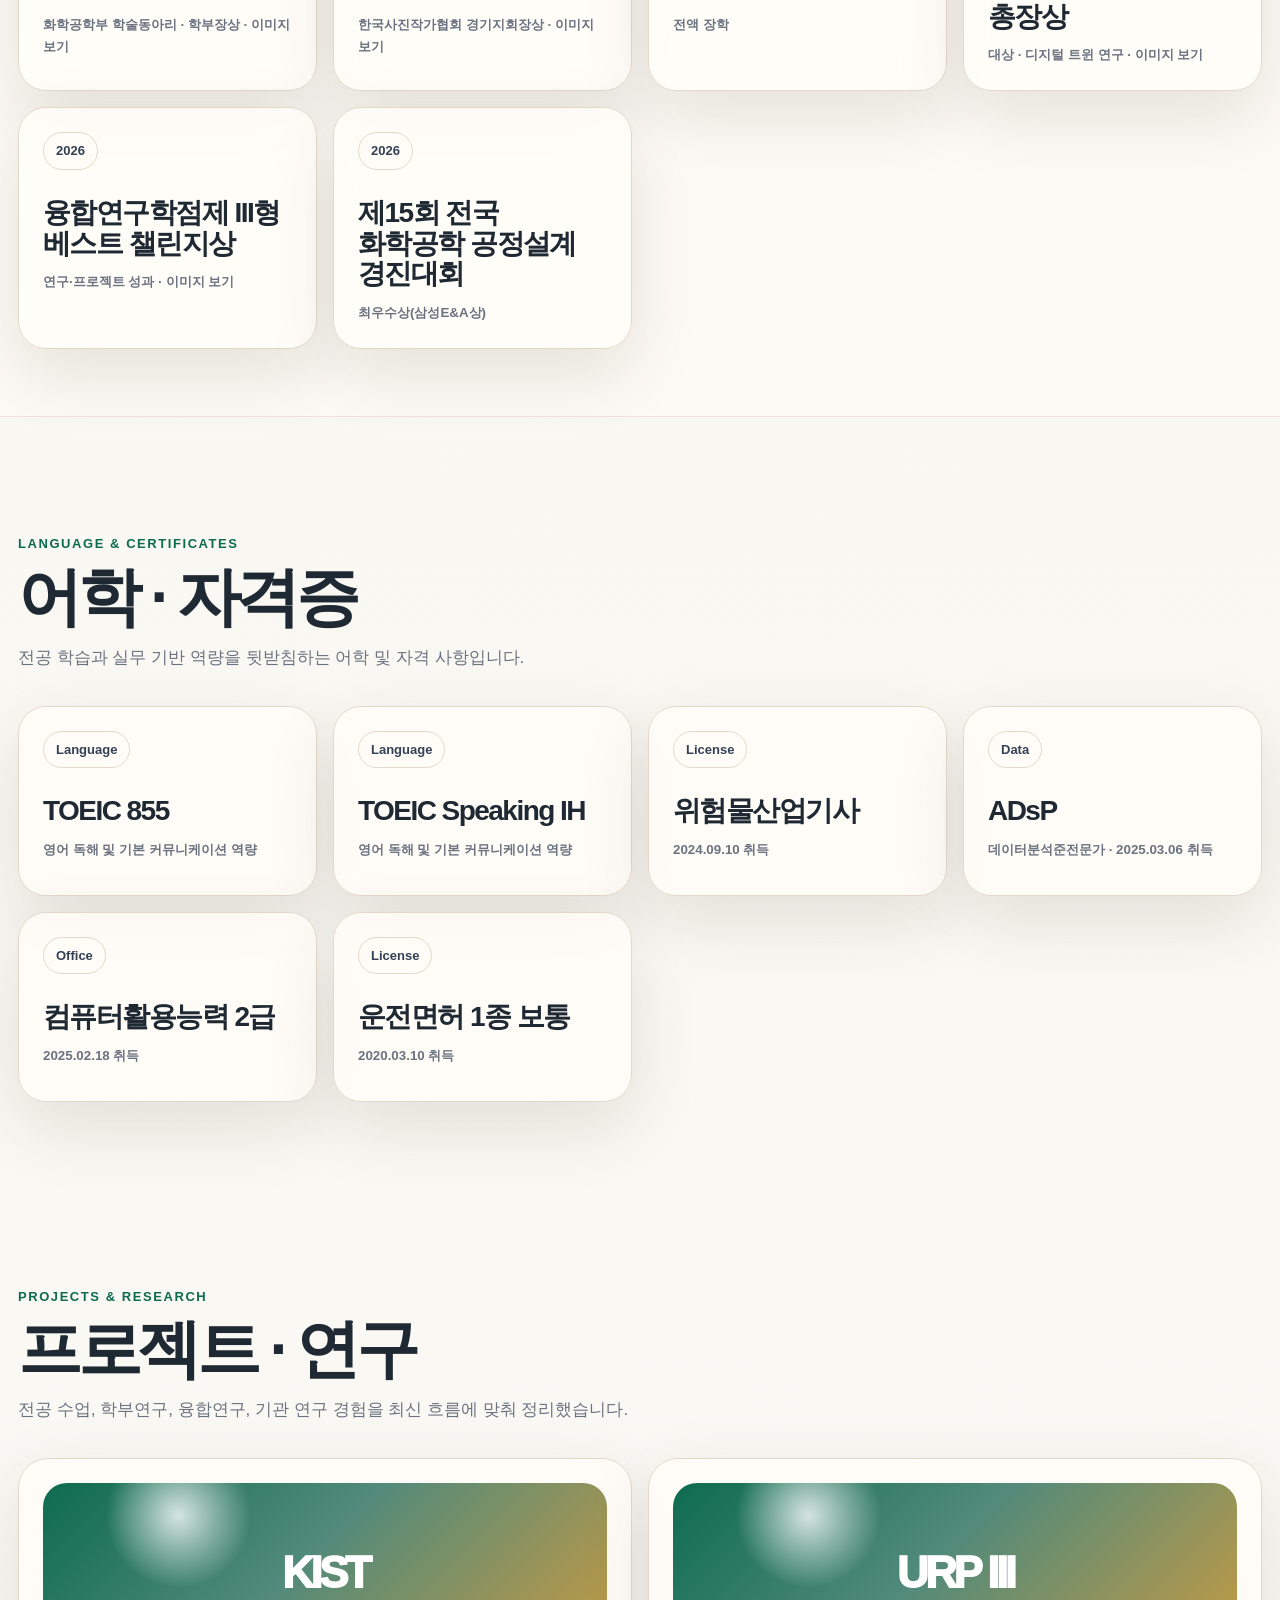
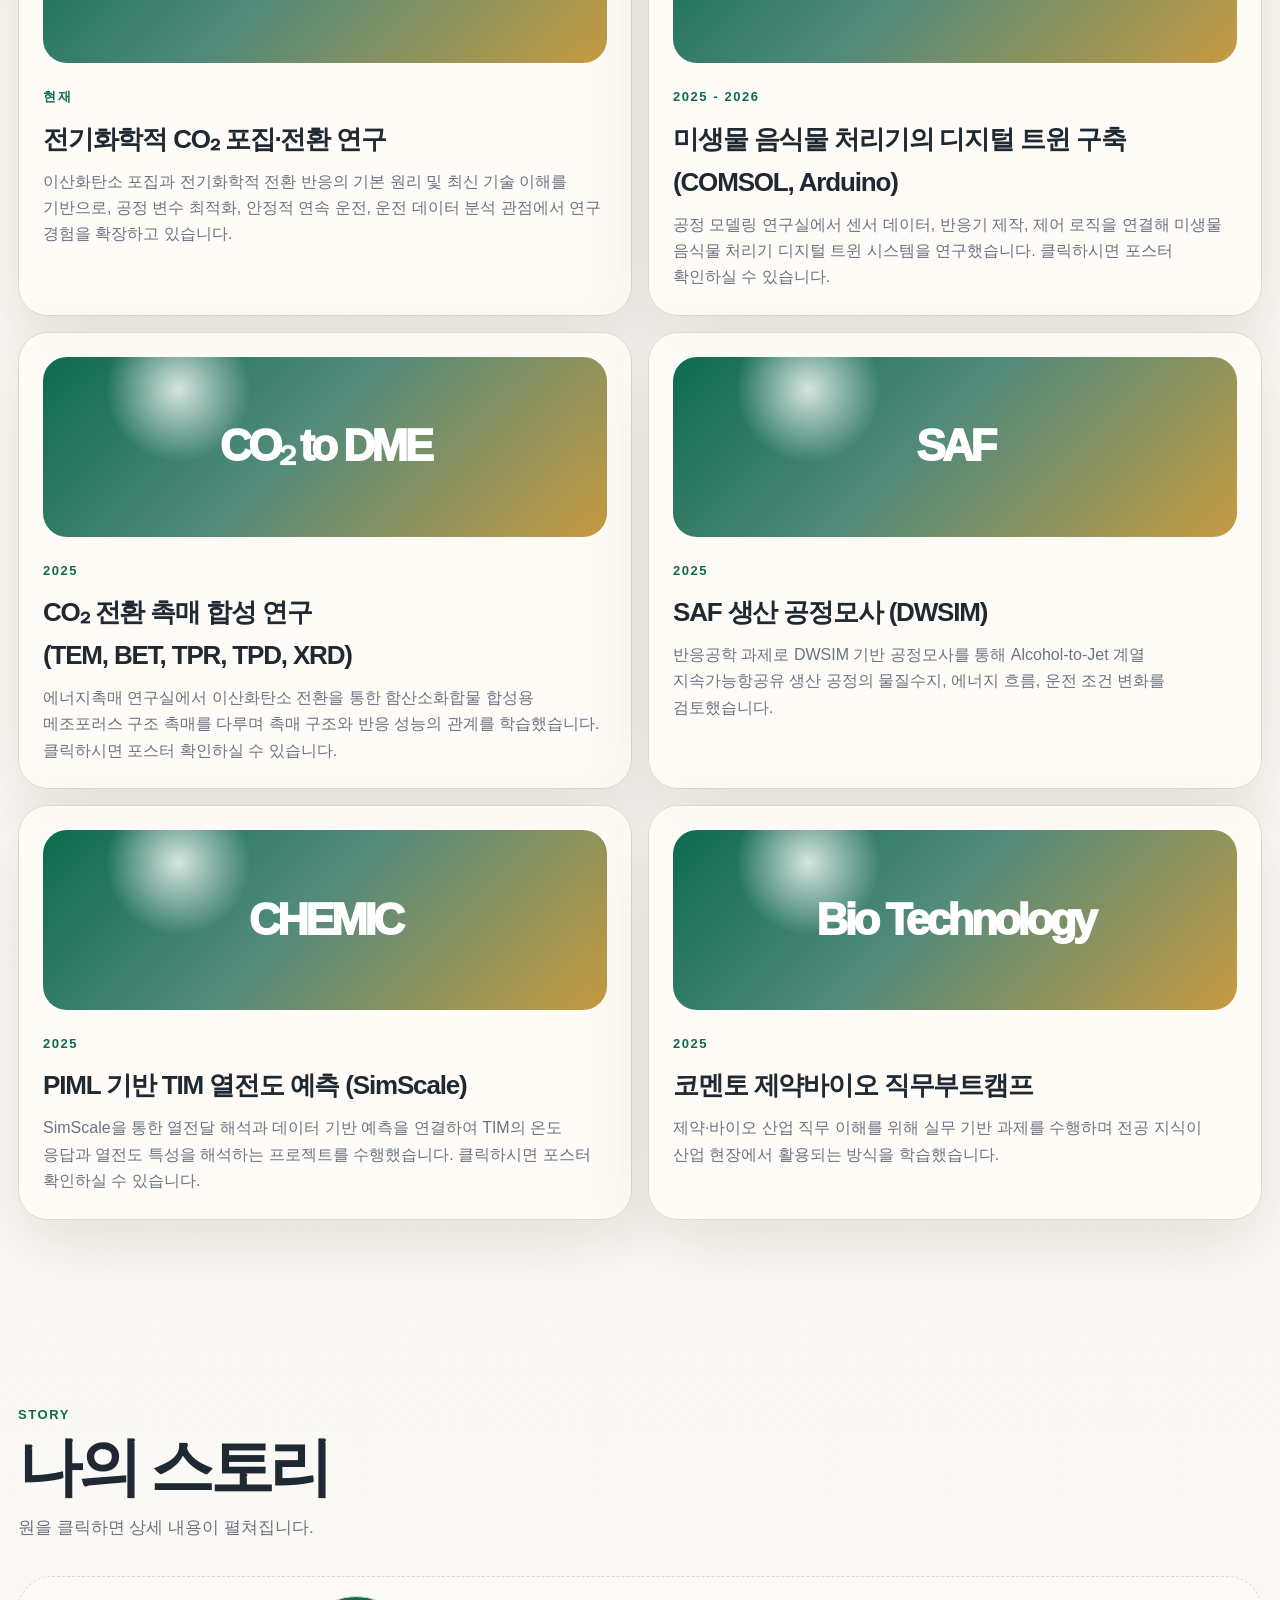
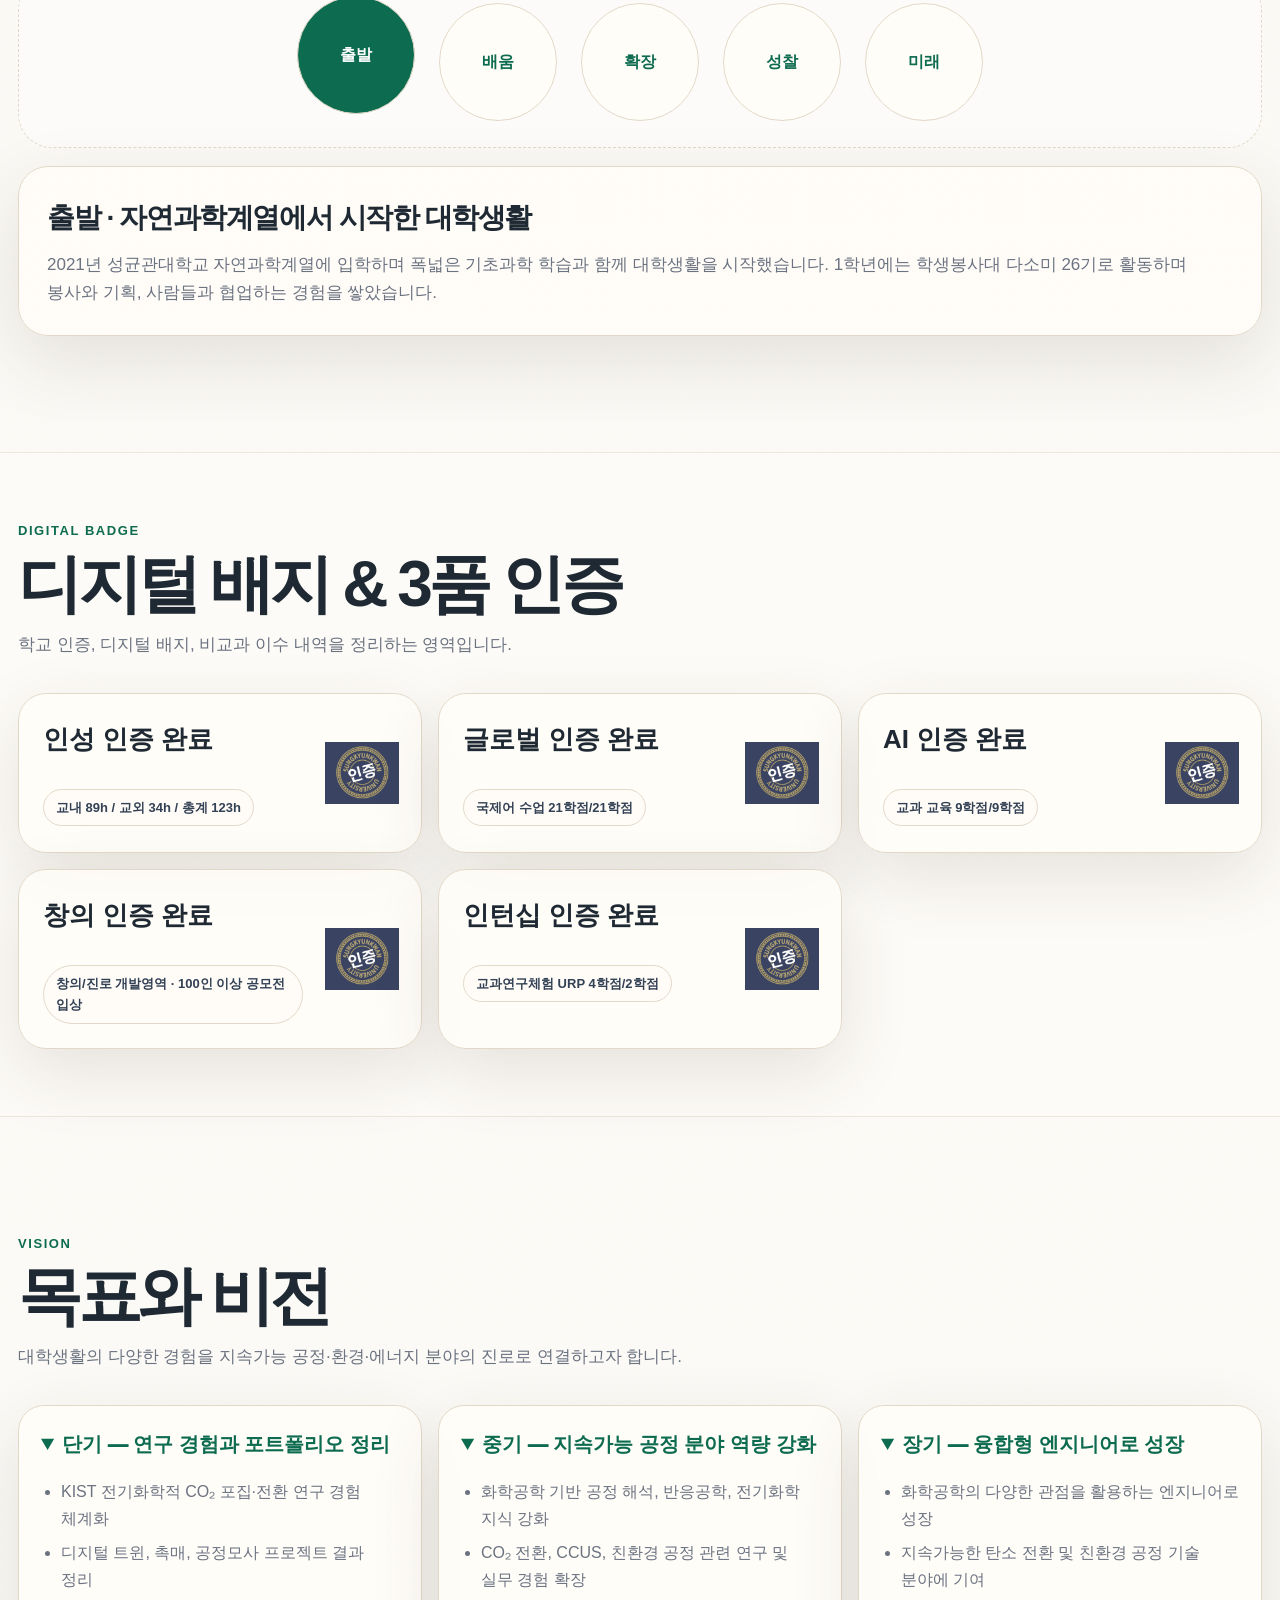
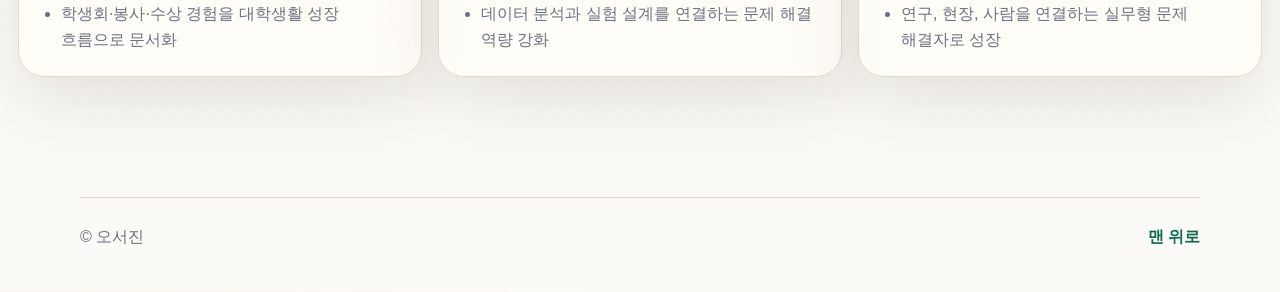
==== commit d8228f9f: "Update index.html" ====
--- a/index.html
+++ b/index.html
@@ -746,6 +746,13 @@
       <strong>융합연구학점제 III형 베스트 챌린지상</strong>
       <small>연구·프로젝트 성과 · 이미지 보기</small>
     </a>
+
+   <article class="badge-card reveal">
+      <span>2026</span>
+      <strong>제15회 전국 화학공학 공정설계 경진대회</strong>
+      <small>최우수상(삼성E&A상)</small>
+    </article>
+    
   </div>
 </section>
 
